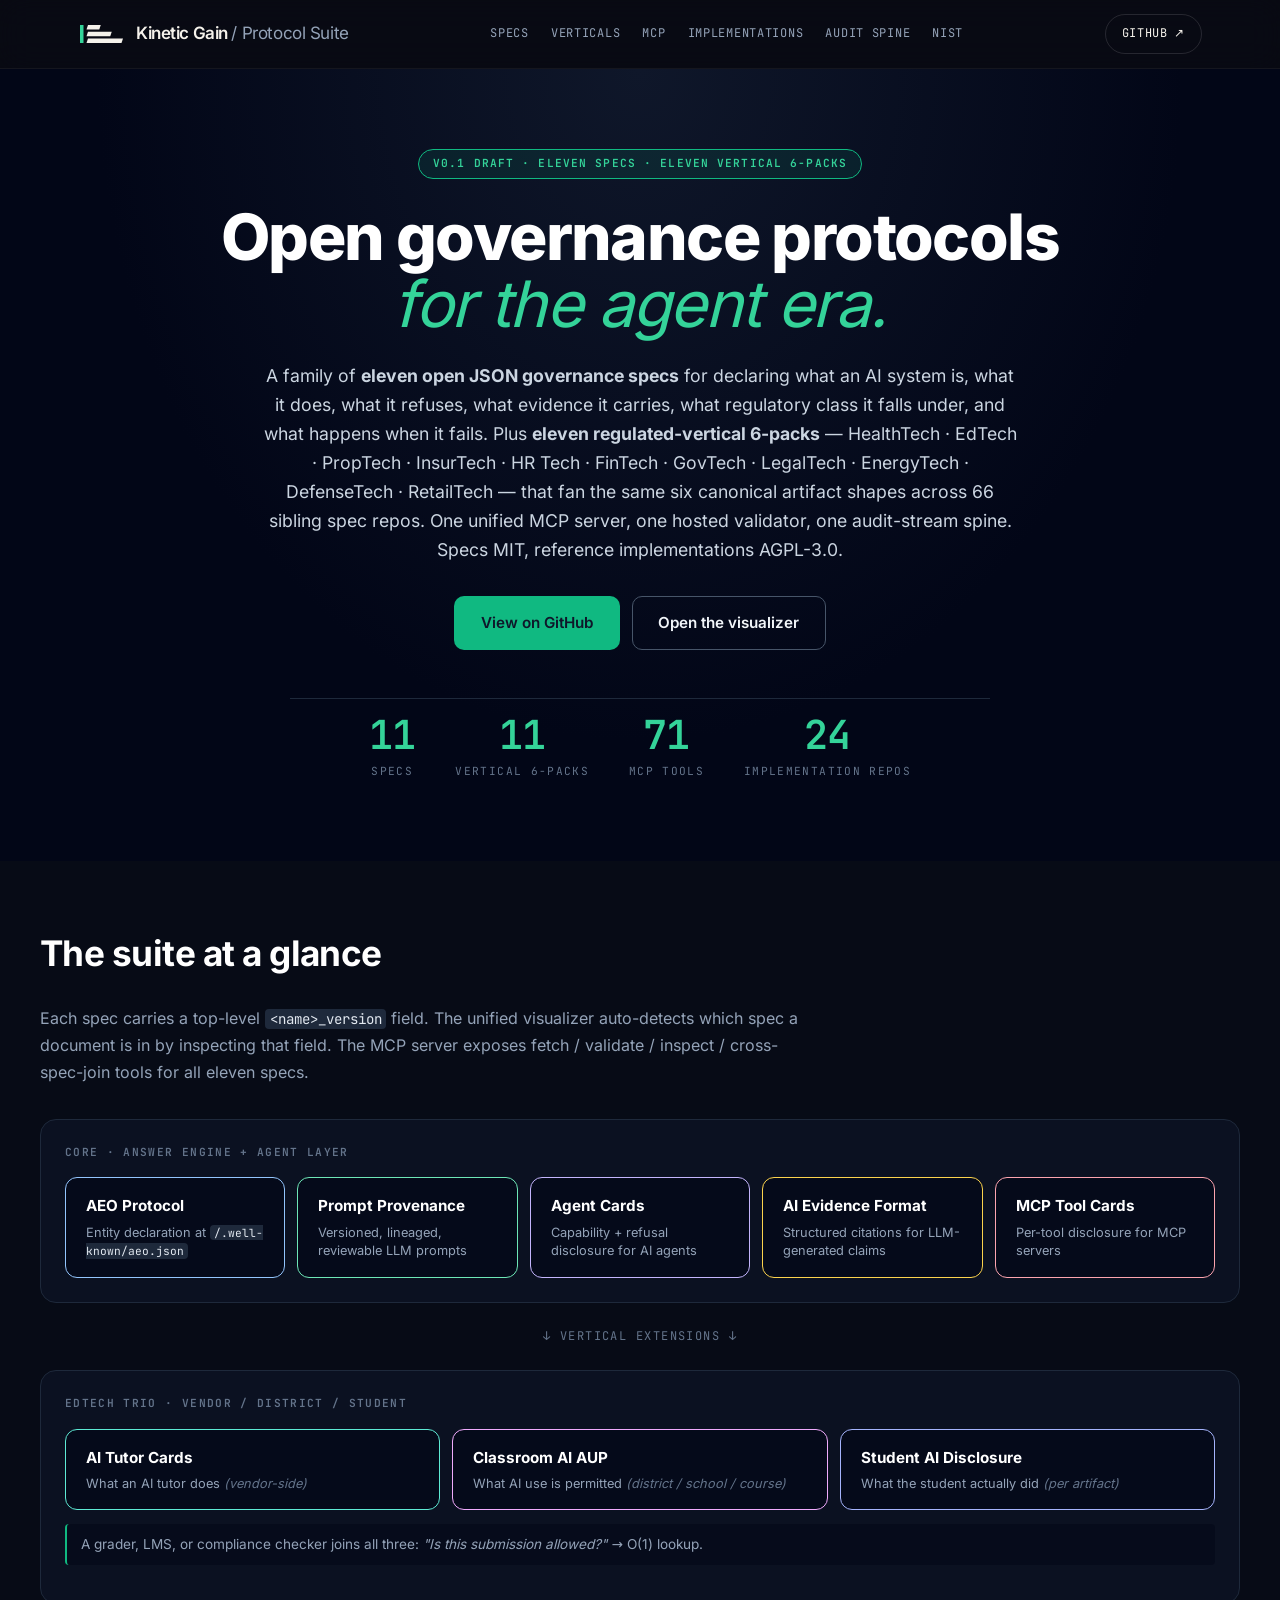
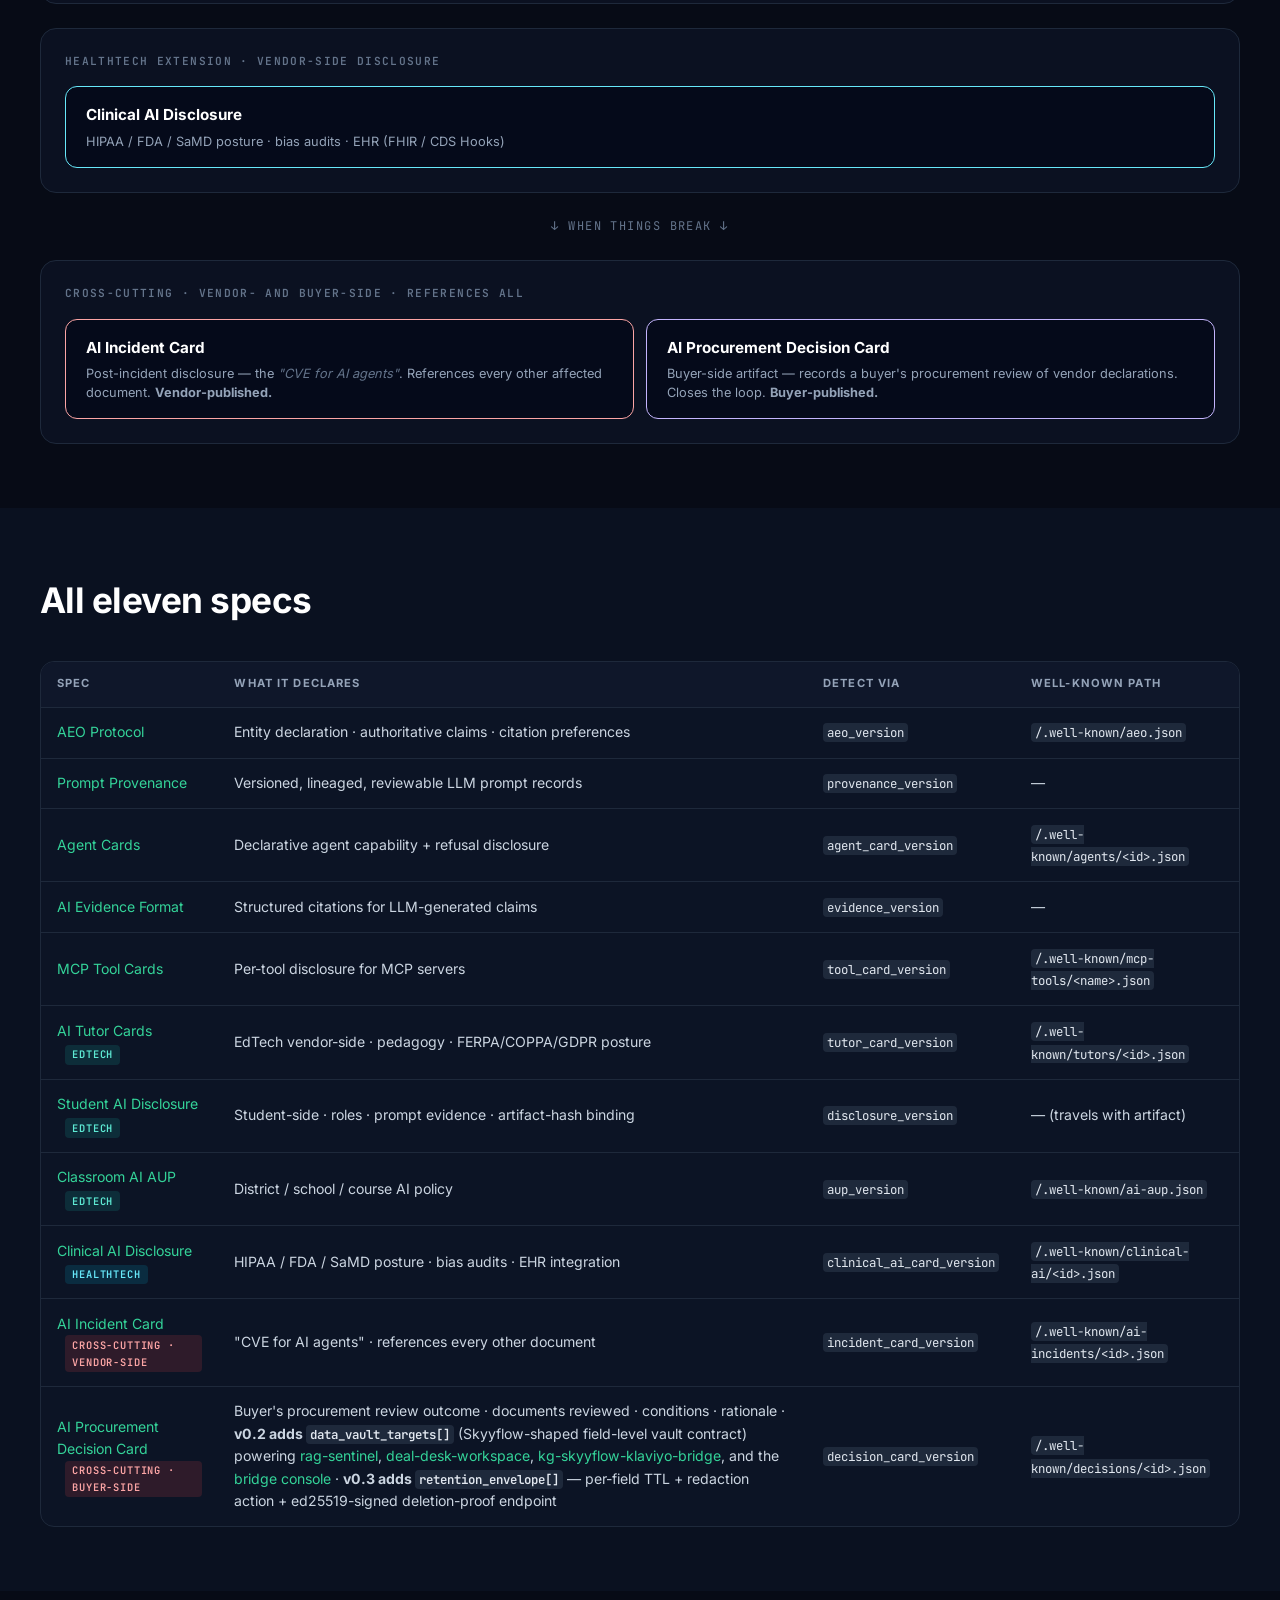
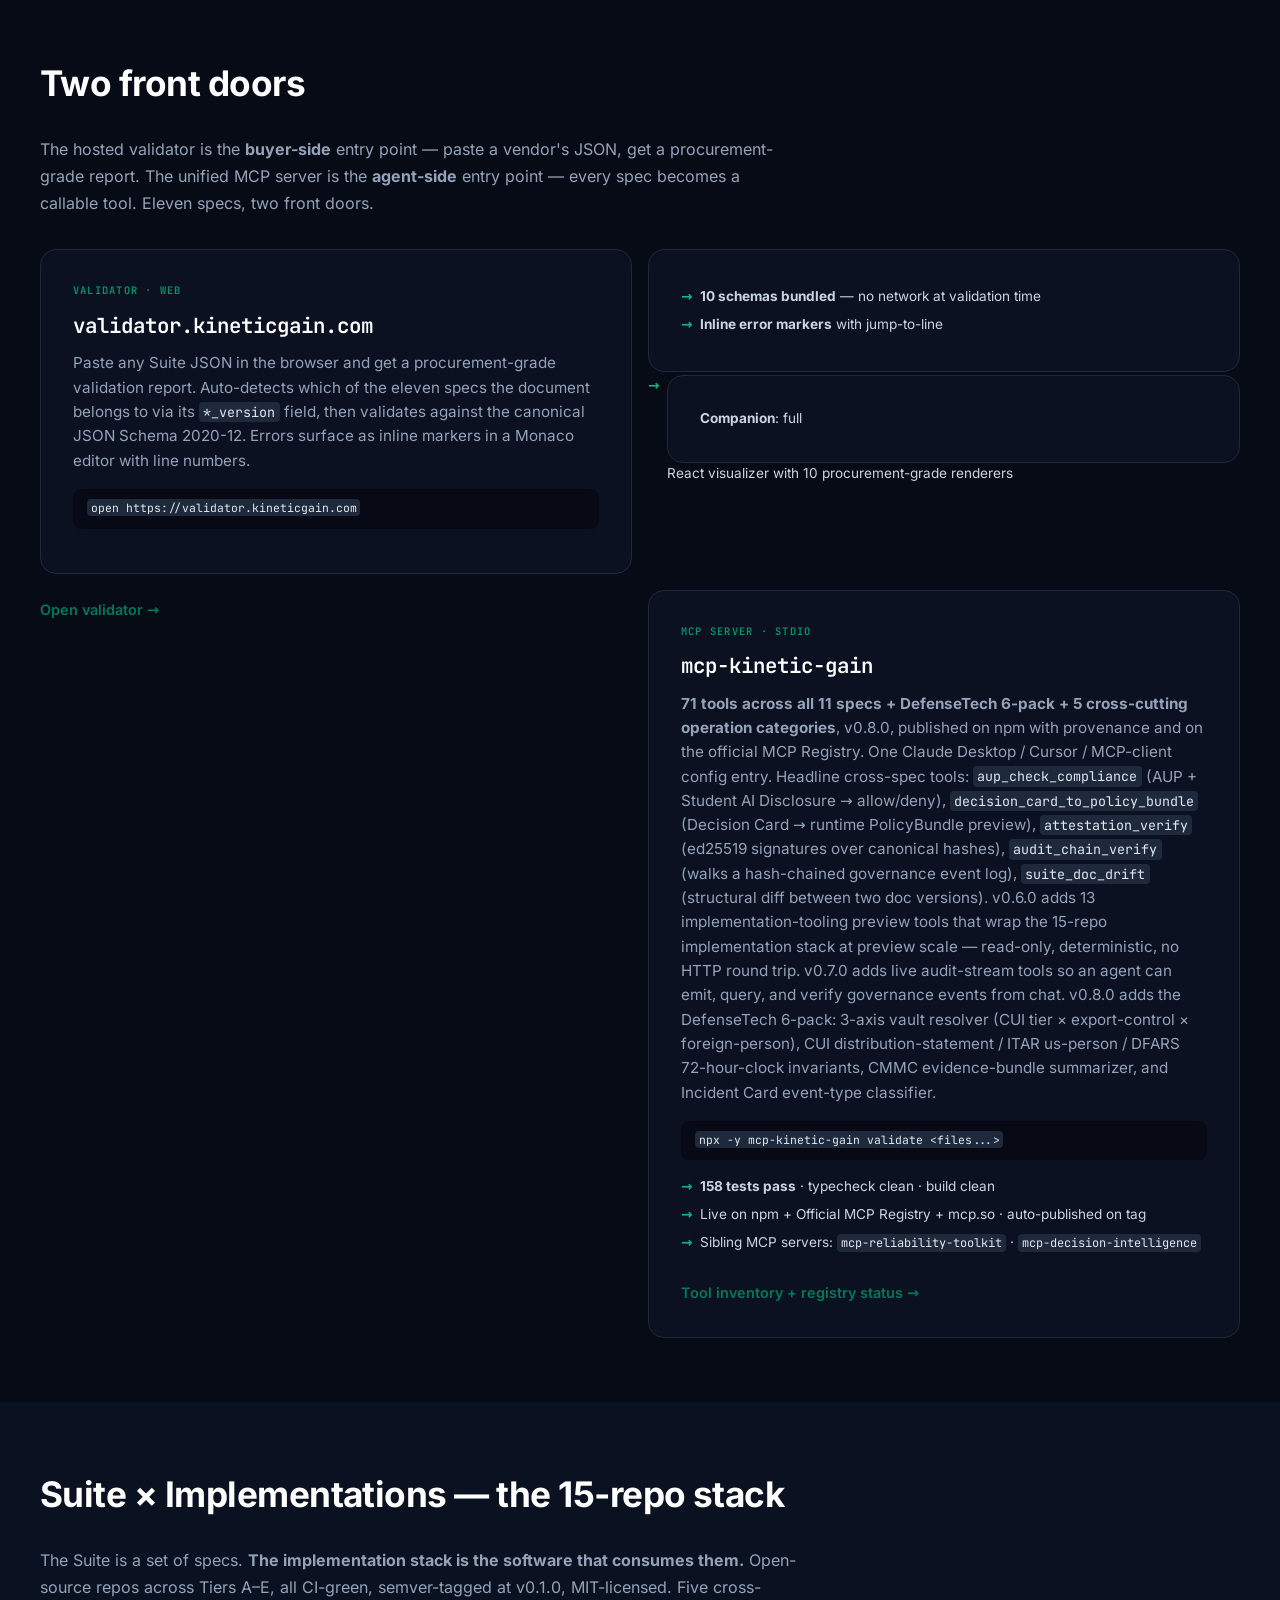
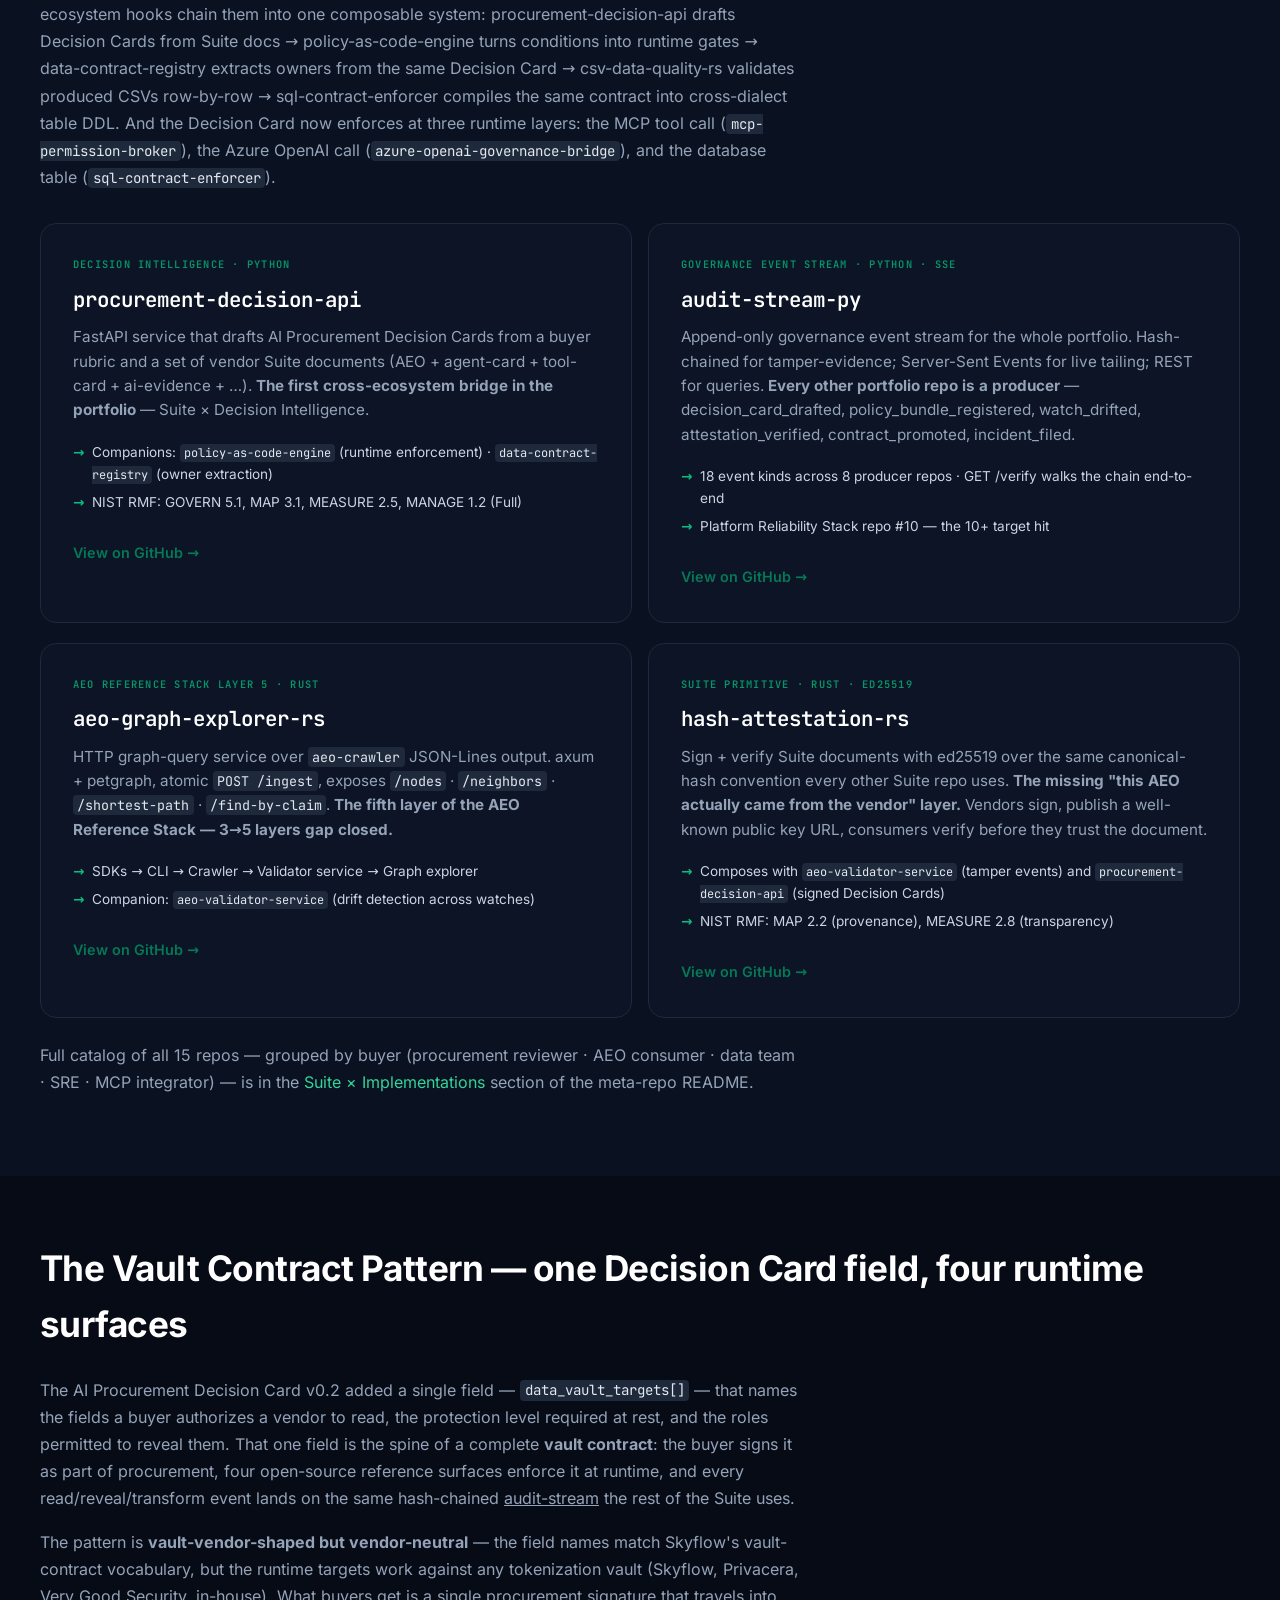
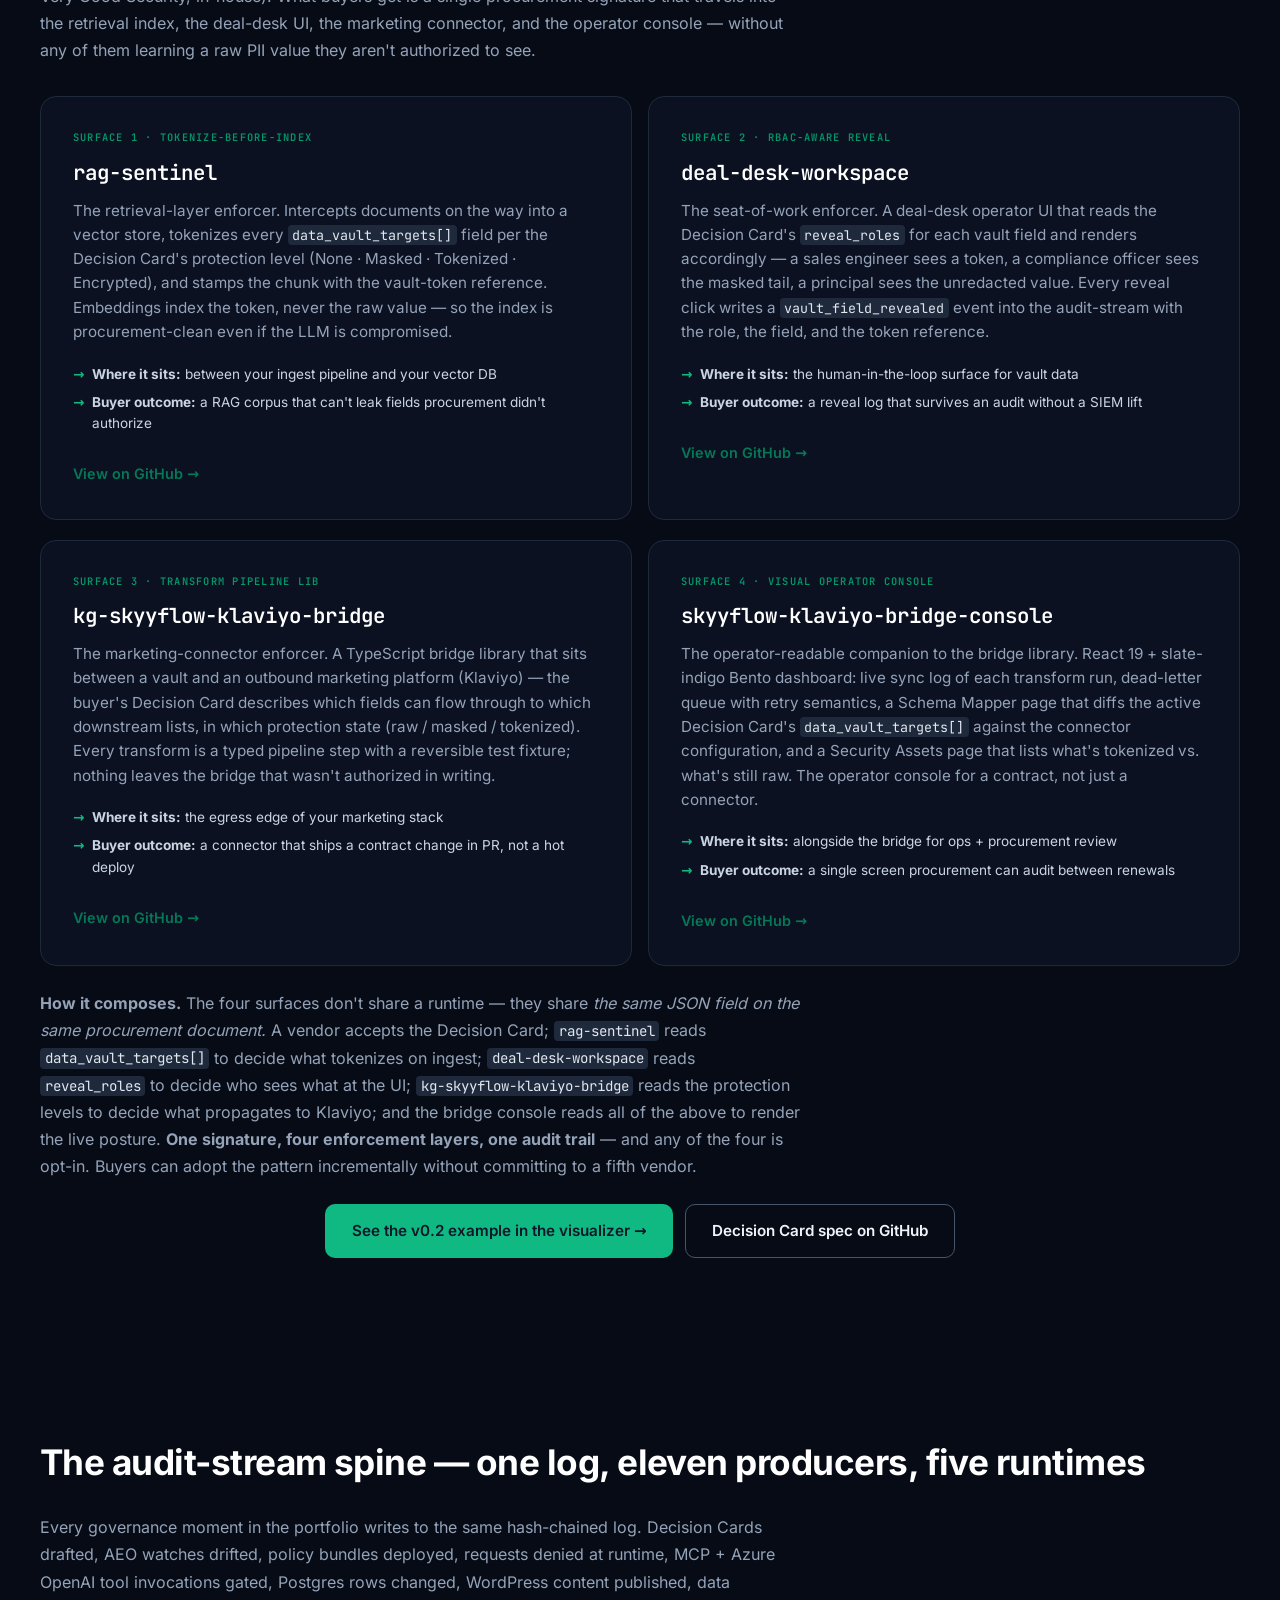
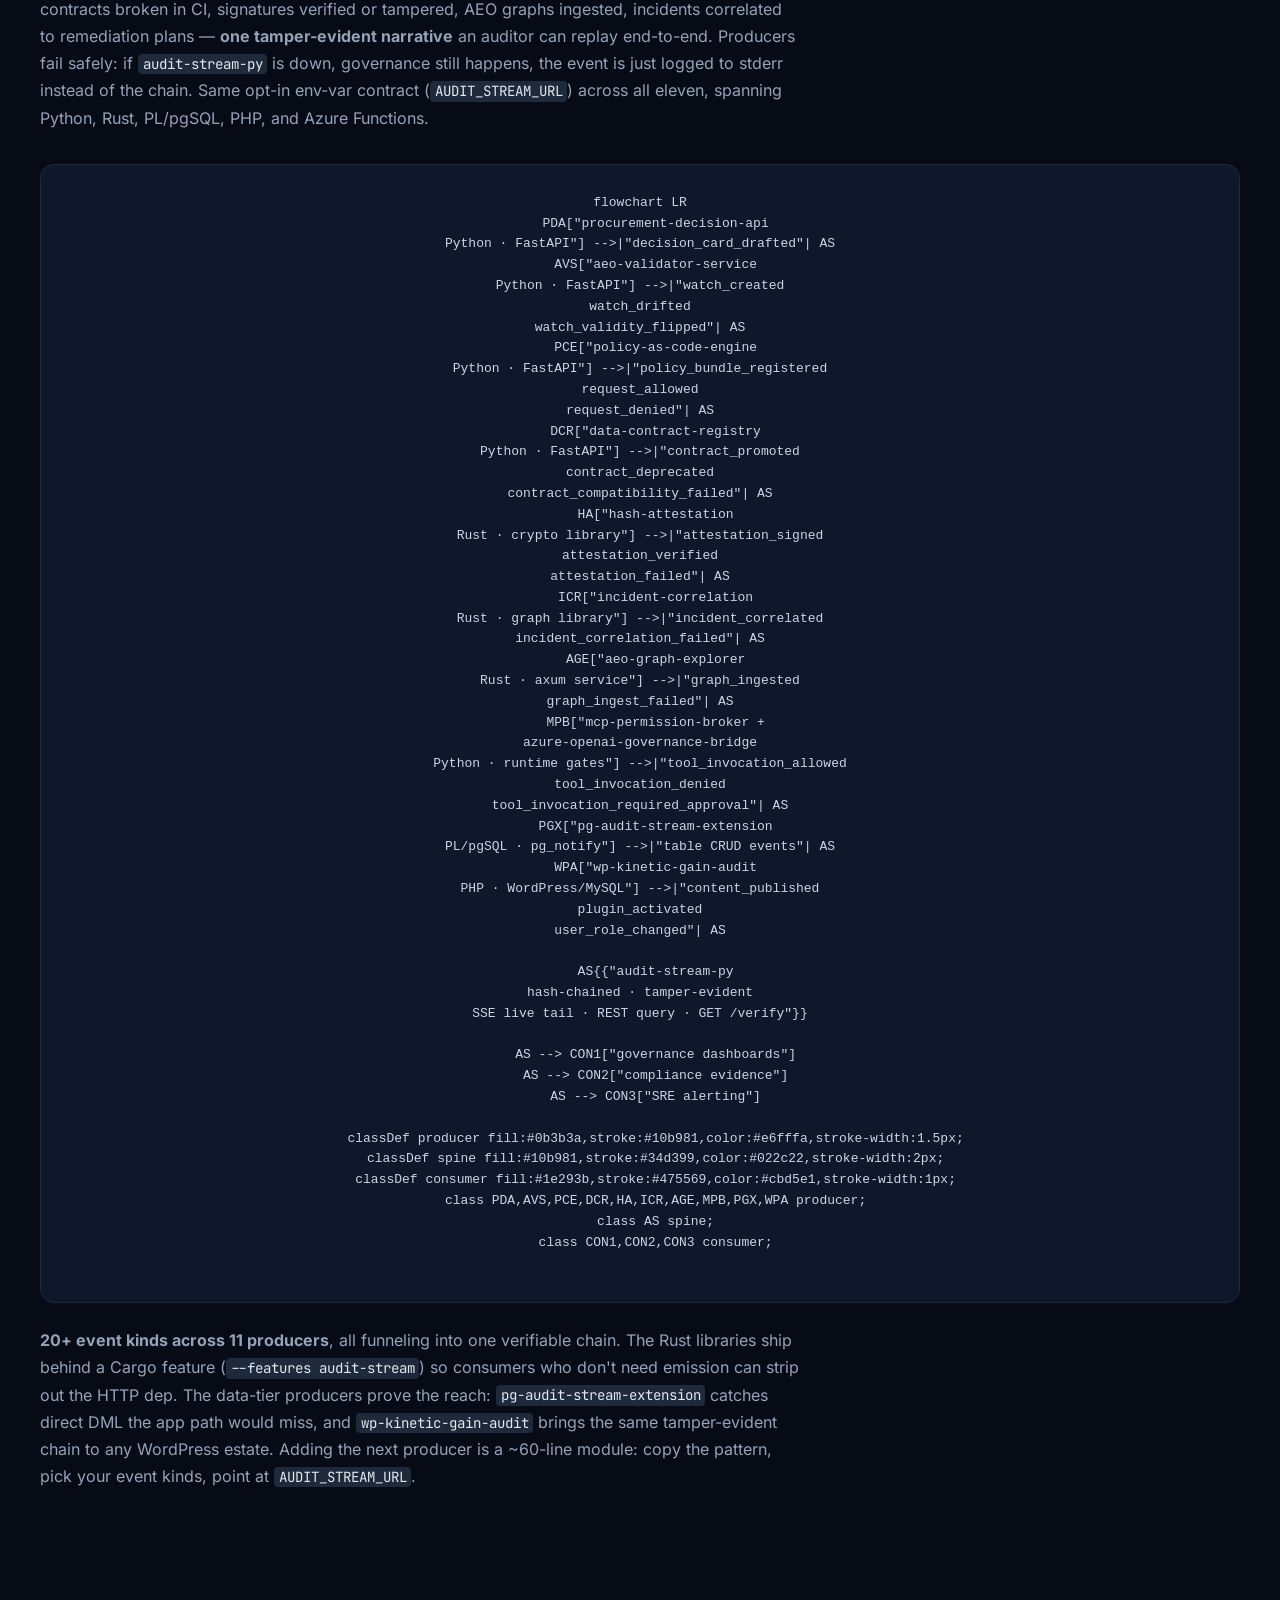
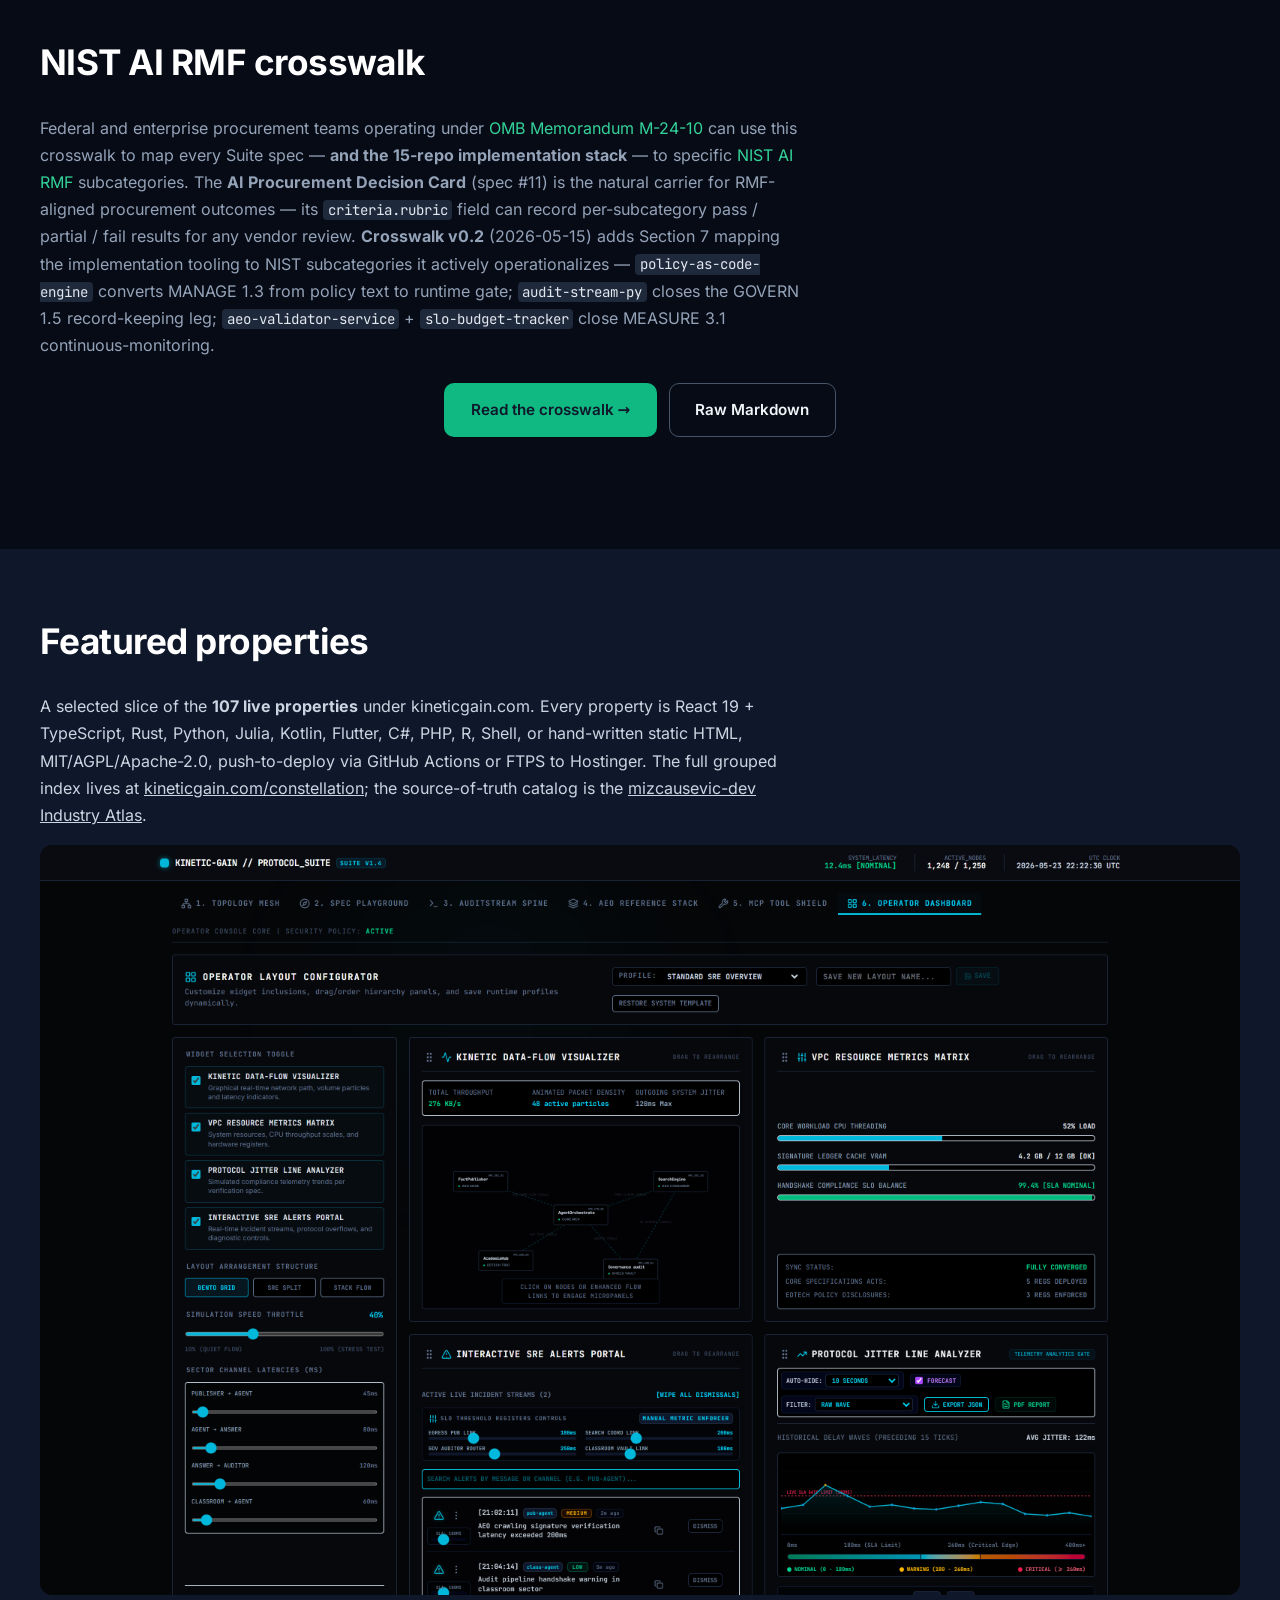
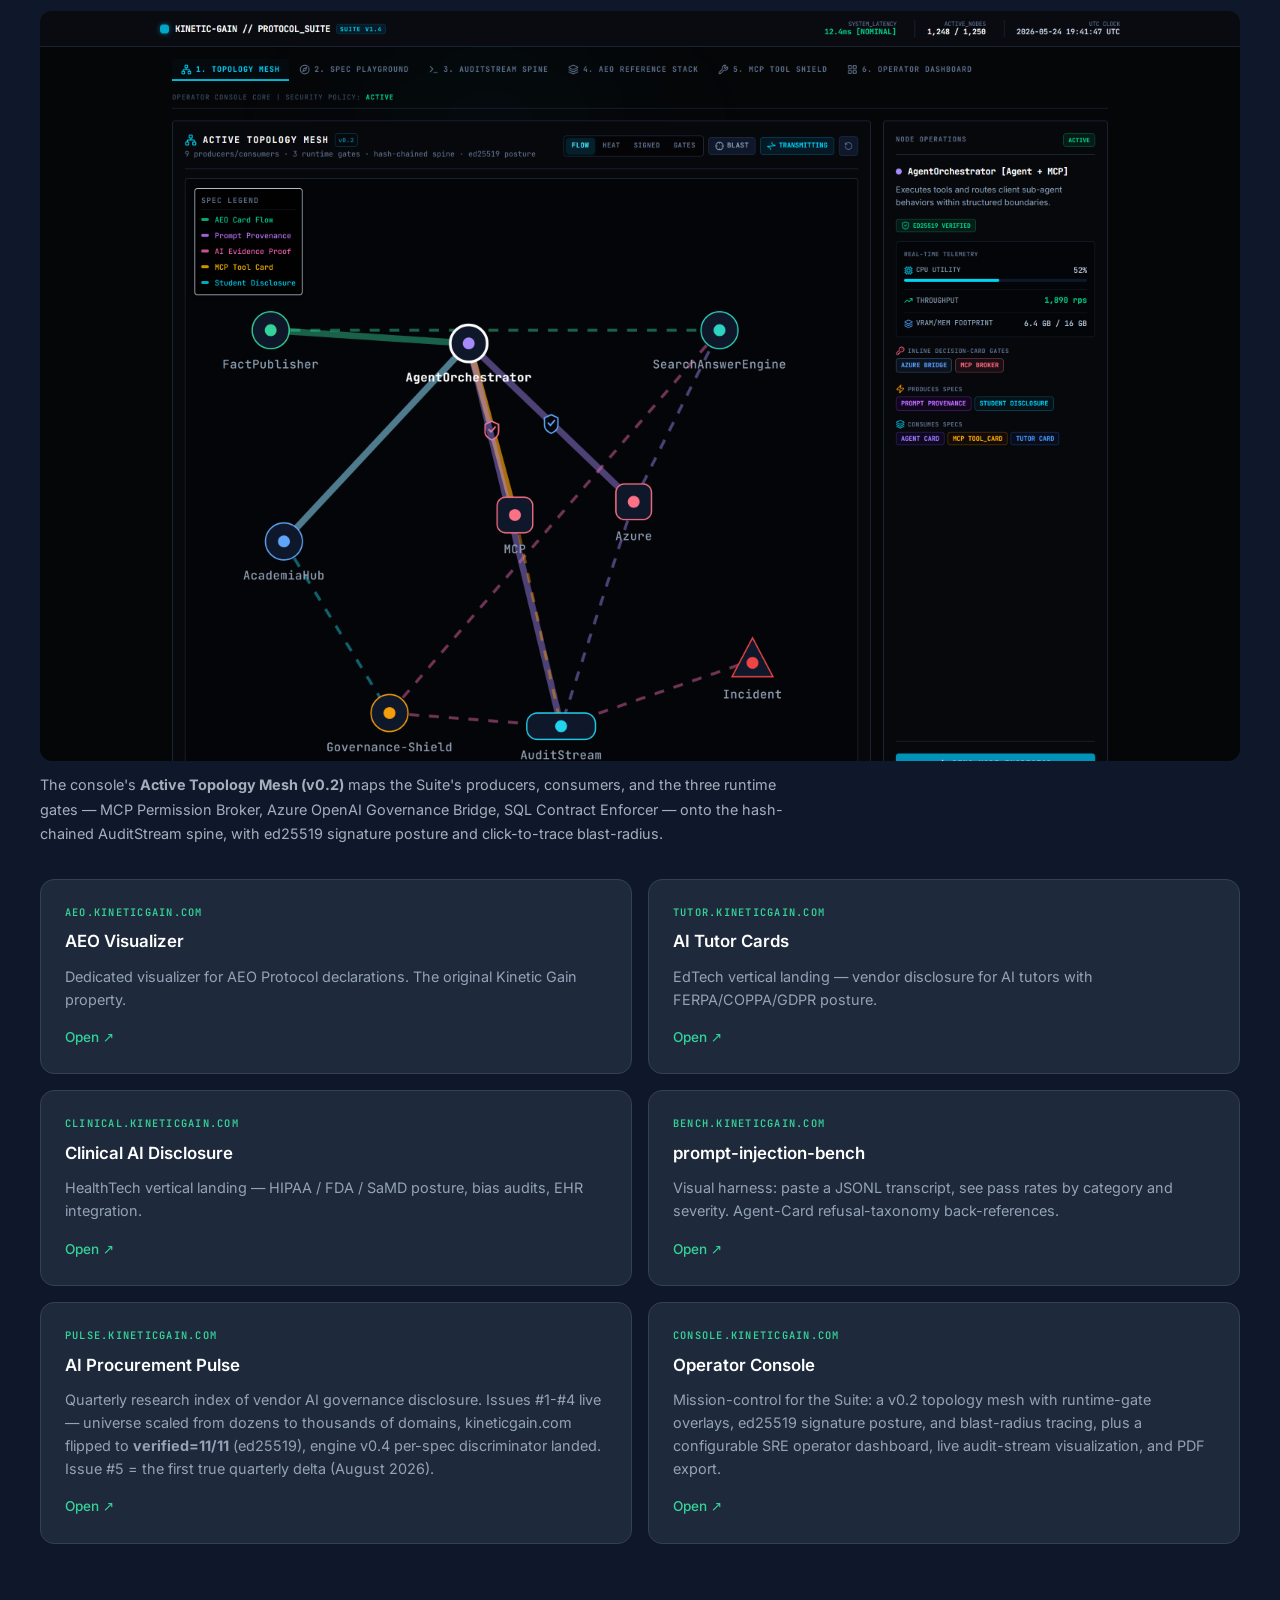
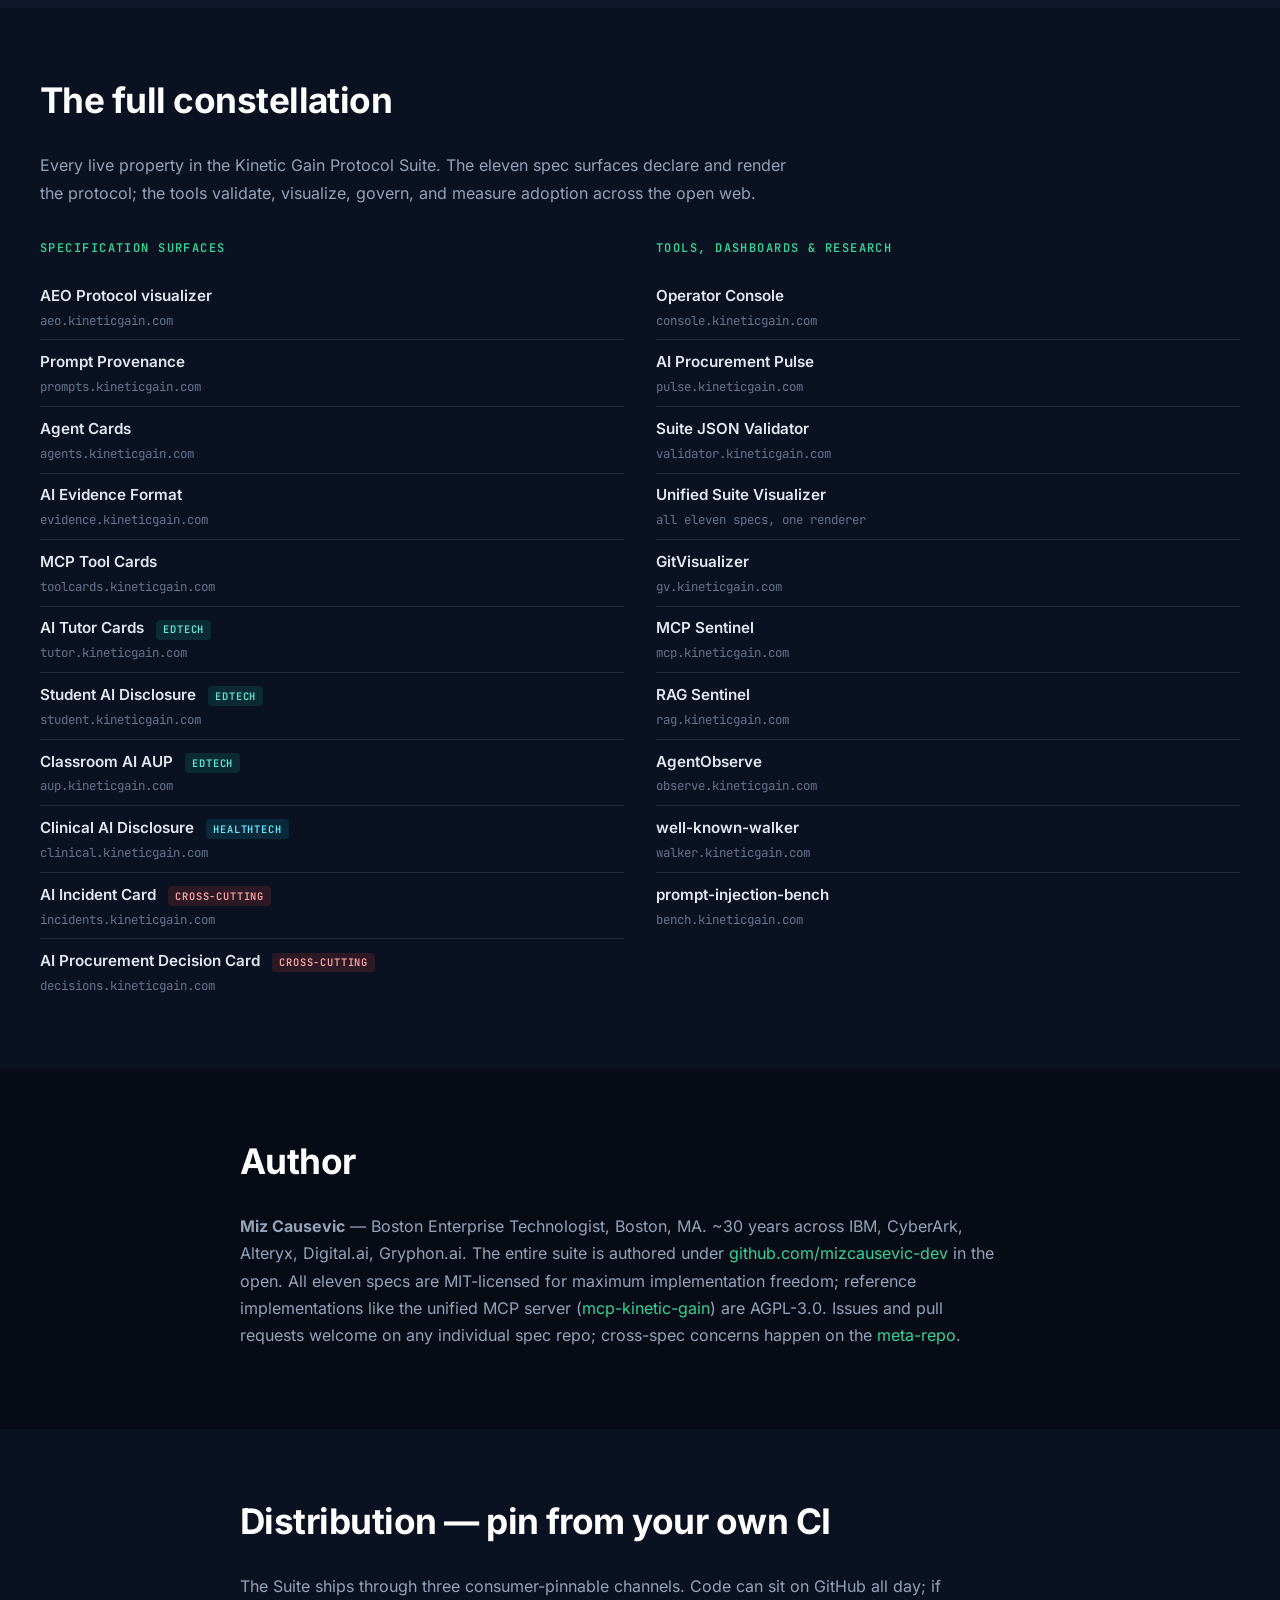
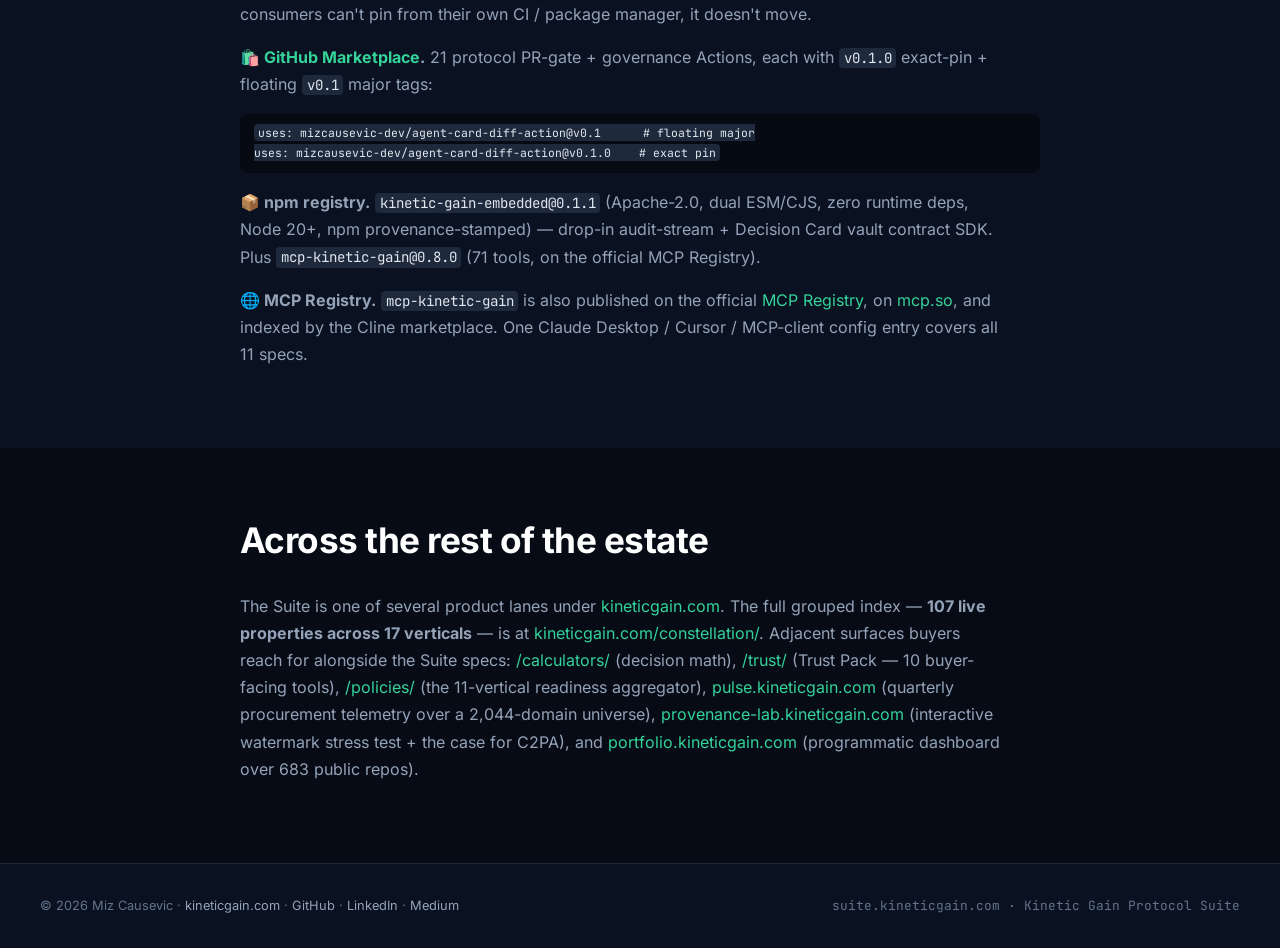
==== index.html @ 849f6866 "docs(seo): reposition search-surface tags to the 16 open-spec catalog Refinement to the editorial pa" ====
<!doctype html>
<html lang="en">
<head>
  <meta charset="utf-8" />
  <meta name="viewport" content="width=device-width, initial-scale=1" />
  <title>Kinetic Gain Protocol Suite — 16 open AI-governance specifications for the answer-engine and agent era</title>
  <meta name="description" content="16 open AI-governance specifications for the answer-engine and agent era — agent cards, evidence bundles, tool cards, classroom AUPs, clinical-AI and procurement disclosure, attestation, and more. Plus eleven regulated-vertical 6-packs (HealthTech, EdTech, PropTech, InsurTech, HR Tech, FinTech, GovTech, LegalTech, EnergyTech, DefenseTech, RetailTech) — 66 sibling spec repos. One unified MCP server (mcp-kinetic-gain v0.8.0, 71 tools, on npm), one hosted validator, one audit-stream spine. Specs MIT, reference implementations AGPL-3.0." />
  <meta name="theme-color" content="#10b981" />
  <link rel="canonical" href="https://suite.kineticgain.com/" />

  <!-- Security headers — canonical source is .htaccess; these <meta> tags are -->
  <!-- fallbacks so file:// and offline-mirror previews carry the same posture. -->
  <!-- HSTS, X-Frame, X-Content-Type-Options, Permissions-Policy, COOP, CORP    -->
  <!-- CANNOT be set via <meta> — they MUST be response headers in .htaccess.   -->
  <meta http-equiv="Content-Security-Policy" content="default-src 'self'; script-src 'self'; style-src 'self' 'unsafe-inline'; font-src 'self' data:; img-src 'self' data: https:; connect-src 'self'; frame-ancestors 'none'; base-uri 'self'; form-action 'self'; object-src 'none'; upgrade-insecure-requests" />
  <meta name="referrer" content="strict-origin-when-cross-origin" />

  <meta property="og:type" content="website" />
  <meta property="og:title" content="Kinetic Gain Protocol Suite — 16 open AI-governance specifications" />
  <meta property="og:description" content="Open governance protocols for the answer-engine and agent era. 16 open specifications · eleven regulated-vertical 6-packs (66 sibling spec repos) · shared audit-stream spine · one unified MCP server (71 tools) · one hosted validator." />
  <meta property="og:url" content="https://suite.kineticgain.com/" />

  <link rel="stylesheet" href="/assets/fonts.css" />

  <link rel="stylesheet" href="style.css?v=20260602c" />

  <!-- Site icons (matches apex Kinetic Gain mark — onyx square + cream bars
       + bluegray-bright anchor — so suite hub renders the same brand mark
       in tabs, bookmarks, PWA installs, and iOS Add-to-Home-Screen). -->
  <link rel="icon" type="image/svg+xml" href="/favicon.svg" />
  <link rel="icon" type="image/png" sizes="32x32" href="/favicon-32.png" />
  <link rel="icon" type="image/png" sizes="192x192" href="/icon-192.png" />
  <link rel="icon" type="image/png" sizes="512x512" href="/icon-512.png" />
  <link rel="apple-touch-icon" sizes="180x180" href="/apple-touch-icon.png" />
</head>
<body>
  <header class="site-header">
    <div class="site-header-inner">
      <a href="/" class="kg-logo" aria-label="Kinetic Gain Protocol Suite home">
        <svg class="kg-mark" viewBox="-8 -8 188 88" xmlns="http://www.w3.org/2000/svg" role="img" aria-label="Kinetic Gain mark">
          <rect class="kg-anchor" x="0" y="0" width="14" height="72"/>
          <polygon class="kg-bar" points="32,0 83,0 77,18 26,18"/>
          <polygon class="kg-bar" points="32,27 127,27 121,45 26,45"/>
          <polygon class="kg-bar" points="32,54 172,54 166,72 26,72"/>
        </svg>
        <span class="kg-word">Kinetic Gain <span class="kg-word-dim">/ Protocol Suite</span></span>
      </a>
      <nav class="site-nav-links" aria-label="Primary">
        <a href="#specs">Specs</a>
        <a href="/verticals/">Verticals</a>
        <a href="/mcp/">MCP</a>
        <a href="#implementations">Implementations</a>
        <a href="#audit-stream">Audit spine</a>
        <a href="#nist">NIST</a>
      </nav>
      <a class="btn-start" href="https://github.com/mizcausevic-dev/kinetic-gain-protocol-suite" target="_blank" rel="noreferrer">GitHub <span class="ar">↗</span></a>
    </div>
  </header>

  <main>
    <section class="hero">
      <div class="hero-inner">
        <span class="pill">v0.1 draft · eleven specs · eleven vertical 6-packs</span>
        <h1>Open governance protocols<br /><em>for the agent era.</em></h1>
        <p class="lede">
          A family of <strong>eleven open JSON governance specs</strong> for declaring what an AI system is,
          what it does, what it refuses, what evidence it carries, what regulatory class it falls under,
          and what happens when it fails. Plus <strong>eleven regulated-vertical 6-packs</strong> —
          HealthTech · EdTech · PropTech · InsurTech · HR&nbsp;Tech · FinTech · GovTech · LegalTech ·
          EnergyTech · DefenseTech · RetailTech — that fan the same six canonical artifact shapes across
          66 sibling spec repos. One unified MCP server, one hosted validator, one audit-stream spine.
          Specs MIT, reference implementations AGPL-3.0.
        </p>
        <div class="hero-cta">
          <a class="btn btn-primary" href="https://github.com/mizcausevic-dev/kinetic-gain-protocol-suite" target="_blank" rel="noreferrer">View on GitHub</a>
          <a class="btn btn-secondary" href="https://mizcausevic-dev.github.io/kinetic-gain-visualizer/" target="_blank" rel="noreferrer">Open the visualizer</a>
        </div>
        <div class="stats">
          <div class="stat"><span class="stat-num">11</span><span class="stat-label">Specs</span></div>
          <div class="stat"><span class="stat-num">11</span><span class="stat-label">Vertical 6-packs</span></div>
          <div class="stat"><span class="stat-num">71</span><span class="stat-label">MCP tools</span></div>
          <div class="stat"><span class="stat-num">24</span><span class="stat-label">Implementation repos</span></div>
        </div>
      </div>
    </section>

    <section id="map" class="block">
      <div class="block-inner">
        <h2>The suite at a glance</h2>
        <p class="prose">
          Each spec carries a top-level <code>&lt;name&gt;_version</code> field. The unified visualizer
          auto-detects which spec a document is in by inspecting that field. The MCP server exposes
          fetch / validate / inspect / cross-spec-join tools for all eleven specs.
        </p>

        <div class="layers">
          <div class="layer">
            <div class="layer-label">Core · Answer engine + agent layer</div>
            <div class="layer-cards">
              <a class="layer-card layer-card--blue" href="https://github.com/mizcausevic-dev/aeo-protocol-spec" target="_blank" rel="noreferrer">
                <h4>AEO Protocol</h4>
                <p>Entity declaration at <code>/.well-known/aeo.json</code></p>
              </a>
              <a class="layer-card layer-card--emerald" href="https://github.com/mizcausevic-dev/prompt-provenance-spec" target="_blank" rel="noreferrer">
                <h4>Prompt Provenance</h4>
                <p>Versioned, lineaged, reviewable LLM prompts</p>
              </a>
              <a class="layer-card layer-card--violet" href="https://github.com/mizcausevic-dev/agent-cards-spec" target="_blank" rel="noreferrer">
                <h4>Agent Cards</h4>
                <p>Capability + refusal disclosure for AI agents</p>
              </a>
              <a class="layer-card layer-card--amber" href="https://github.com/mizcausevic-dev/ai-evidence-format-spec" target="_blank" rel="noreferrer">
                <h4>AI Evidence Format</h4>
                <p>Structured citations for LLM-generated claims</p>
              </a>
              <a class="layer-card layer-card--rose" href="https://github.com/mizcausevic-dev/mcp-tool-card-spec" target="_blank" rel="noreferrer">
                <h4>MCP Tool Cards</h4>
                <p>Per-tool disclosure for MCP servers</p>
              </a>
            </div>
          </div>

          <div class="layer-arrow">↓ vertical extensions ↓</div>

          <div class="layer">
            <div class="layer-label">EdTech trio · vendor / district / student</div>
            <div class="layer-cards">
              <a class="layer-card layer-card--teal" href="https://github.com/mizcausevic-dev/ai-tutor-card-spec" target="_blank" rel="noreferrer">
                <h4>AI Tutor Cards</h4>
                <p>What an AI tutor does <em>(vendor-side)</em></p>
              </a>
              <a class="layer-card layer-card--fuchsia" href="https://github.com/mizcausevic-dev/classroom-ai-aup-spec" target="_blank" rel="noreferrer">
                <h4>Classroom AI AUP</h4>
                <p>What AI use is permitted <em>(district / school / course)</em></p>
              </a>
              <a class="layer-card layer-card--indigo" href="https://github.com/mizcausevic-dev/student-ai-disclosure-spec" target="_blank" rel="noreferrer">
                <h4>Student AI Disclosure</h4>
                <p>What the student actually did <em>(per artifact)</em></p>
              </a>
            </div>
            <p class="layer-note">A grader, LMS, or compliance checker joins all three: <em>"Is this submission allowed?"</em> → O(1) lookup.</p>
          </div>

          <div class="layer">
            <div class="layer-label">HealthTech extension · vendor-side disclosure</div>
            <div class="layer-cards">
              <a class="layer-card layer-card--cyan" href="https://github.com/mizcausevic-dev/clinical-ai-disclosure-spec" target="_blank" rel="noreferrer">
                <h4>Clinical AI Disclosure</h4>
                <p>HIPAA / FDA / SaMD posture · bias audits · EHR (FHIR / CDS Hooks)</p>
              </a>
            </div>
          </div>

          <div class="layer-arrow">↓ when things break ↓</div>

          <div class="layer">
            <div class="layer-label">Cross-cutting · vendor- and buyer-side · references all</div>
            <div class="layer-cards">
              <a class="layer-card layer-card--red" href="https://github.com/mizcausevic-dev/ai-incident-card-spec" target="_blank" rel="noreferrer">
                <h4>AI Incident Card</h4>
                <p>Post-incident disclosure — the <em>"CVE for AI agents"</em>. References every other affected document. <strong>Vendor-published.</strong></p>
              </a>
              <a class="layer-card layer-card--violet" href="https://github.com/mizcausevic-dev/ai-procurement-decision-spec" target="_blank" rel="noreferrer">
                <h4>AI Procurement Decision Card</h4>
                <p>Buyer-side artifact — records a buyer's procurement review of vendor declarations. Closes the loop. <strong>Buyer-published.</strong></p>
              </a>
            </div>
          </div>
        </div>
      </div>
    </section>

    <section id="specs" class="block block-tinted">
      <div class="block-inner">
        <h2>All eleven specs</h2>
        <div class="spec-table">
          <table>
            <thead>
              <tr>
                <th>Spec</th>
                <th>What it declares</th>
                <th>Detect via</th>
                <th>Well-known path</th>
              </tr>
            </thead>
            <tbody>
              <tr>
                <td><a href="https://github.com/mizcausevic-dev/aeo-protocol-spec">AEO Protocol</a></td>
                <td>Entity declaration · authoritative claims · citation preferences</td>
                <td><code>aeo_version</code></td>
                <td><code>/.well-known/aeo.json</code></td>
              </tr>
              <tr>
                <td><a href="https://github.com/mizcausevic-dev/prompt-provenance-spec">Prompt Provenance</a></td>
                <td>Versioned, lineaged, reviewable LLM prompt records</td>
                <td><code>provenance_version</code></td>
                <td>—</td>
              </tr>
              <tr>
                <td><a href="https://github.com/mizcausevic-dev/agent-cards-spec">Agent Cards</a></td>
                <td>Declarative agent capability + refusal disclosure</td>
                <td><code>agent_card_version</code></td>
                <td><code>/.well-known/agents/&lt;id&gt;.json</code></td>
              </tr>
              <tr>
                <td><a href="https://github.com/mizcausevic-dev/ai-evidence-format-spec">AI Evidence Format</a></td>
                <td>Structured citations for LLM-generated claims</td>
                <td><code>evidence_version</code></td>
                <td>—</td>
              </tr>
              <tr>
                <td><a href="https://github.com/mizcausevic-dev/mcp-tool-card-spec">MCP Tool Cards</a></td>
                <td>Per-tool disclosure for MCP servers</td>
                <td><code>tool_card_version</code></td>
                <td><code>/.well-known/mcp-tools/&lt;name&gt;.json</code></td>
              </tr>
              <tr>
                <td><a href="https://github.com/mizcausevic-dev/ai-tutor-card-spec">AI Tutor Cards</a> <span class="tag tag-edu">EdTech</span></td>
                <td>EdTech vendor-side · pedagogy · FERPA/COPPA/GDPR posture</td>
                <td><code>tutor_card_version</code></td>
                <td><code>/.well-known/tutors/&lt;id&gt;.json</code></td>
              </tr>
              <tr>
                <td><a href="https://github.com/mizcausevic-dev/student-ai-disclosure-spec">Student AI Disclosure</a> <span class="tag tag-edu">EdTech</span></td>
                <td>Student-side · roles · prompt evidence · artifact-hash binding</td>
                <td><code>disclosure_version</code></td>
                <td>— (travels with artifact)</td>
              </tr>
              <tr>
                <td><a href="https://github.com/mizcausevic-dev/classroom-ai-aup-spec">Classroom AI AUP</a> <span class="tag tag-edu">EdTech</span></td>
                <td>District / school / course AI policy</td>
                <td><code>aup_version</code></td>
                <td><code>/.well-known/ai-aup.json</code></td>
              </tr>
              <tr>
                <td><a href="https://github.com/mizcausevic-dev/clinical-ai-disclosure-spec">Clinical AI Disclosure</a> <span class="tag tag-health">HealthTech</span></td>
                <td>HIPAA / FDA / SaMD posture · bias audits · EHR integration</td>
                <td><code>clinical_ai_card_version</code></td>
                <td><code>/.well-known/clinical-ai/&lt;id&gt;.json</code></td>
              </tr>
              <tr>
                <td><a href="https://github.com/mizcausevic-dev/ai-incident-card-spec">AI Incident Card</a> <span class="tag tag-x">cross-cutting · vendor-side</span></td>
                <td>"CVE for AI agents" · references every other document</td>
                <td><code>incident_card_version</code></td>
                <td><code>/.well-known/ai-incidents/&lt;id&gt;.json</code></td>
              </tr>
              <tr>
                <td><a href="https://github.com/mizcausevic-dev/ai-procurement-decision-spec">AI Procurement Decision Card</a> <span class="tag tag-x">cross-cutting · buyer-side</span></td>
                <td>Buyer's procurement review outcome · documents reviewed · conditions · rationale · <strong>v0.2 adds <code>data_vault_targets[]</code></strong> (Skyyflow-shaped field-level vault contract) powering <a href="https://github.com/mizcausevic-dev/rag-sentinel">rag-sentinel</a>, <a href="https://github.com/mizcausevic-dev/deal-desk-workspace">deal-desk-workspace</a>, <a href="https://github.com/mizcausevic-dev/kg-skyyflow-klaviyo-bridge">kg-skyyflow-klaviyo-bridge</a>, and the <a href="https://github.com/mizcausevic-dev/skyyflow-klaviyo-bridge-console">bridge console</a> · <strong>v0.3 adds <code>retention_envelope[]</code></strong> — per-field TTL + redaction action + ed25519-signed deletion-proof endpoint</td>
                <td><code>decision_card_version</code></td>
                <td><code>/.well-known/decisions/&lt;id&gt;.json</code></td>
              </tr>
            </tbody>
          </table>
        </div>
      </div>
    </section>

    <section id="tooling" class="block">
      <div class="block-inner">
        <h2>Two front doors</h2>
        <p class="prose">
          The hosted validator is the <strong>buyer-side</strong> entry point — paste a vendor's JSON, get a procurement-grade report. The unified MCP server is the <strong>agent-side</strong> entry point — every spec becomes a callable tool. Eleven specs, two front doors.
        </p>
        <div class="grid grid-2">
          <a class="card-feature card-feature--blue" href="https://validator.kineticgain.com/" target="_blank" rel="noreferrer">
            <div class="card-feature-eyebrow">VALIDATOR · web</div>
            <h3>validator.kineticgain.com</h3>
            <p>Paste any Suite JSON in the browser and get a procurement-grade validation report. Auto-detects which of the eleven specs the document belongs to via its <code>*_version</code> field, then validates against the canonical JSON Schema 2020-12. Errors surface as inline markers in a Monaco editor with line numbers.</p>
            <pre style="background: rgba(0,0,0,.4); padding: 10px 14px; border-radius: 8px; margin: 12px 0; overflow-x: auto; font-size: 13px; line-height: 1.5;"><code>open https://validator.kineticgain.com</code></pre>
            <ul class="card-feature-list">
              <li><strong>10 schemas bundled</strong> — no network at validation time</li>
              <li><strong>Inline error markers</strong> with jump-to-line</li>
              <li><strong>Companion</strong>: full <a href="https://github.com/mizcausevic-dev/kinetic-gain-visualizer" style="color:inherit;">React visualizer</a> with 10 procurement-grade renderers</li>
            </ul>
            <span class="card-feature-link">Open validator →</span>
          </a>
          <a class="card-feature card-feature--emerald" href="/mcp/">
            <div class="card-feature-eyebrow">MCP SERVER · stdio</div>
            <h3>mcp-kinetic-gain</h3>
            <p><strong>71 tools across all 11 specs + DefenseTech 6-pack + 5 cross-cutting operation categories</strong>, v0.8.0, published on npm with provenance and on the official MCP Registry. One Claude Desktop / Cursor / MCP-client config entry. Headline cross-spec tools: <code>aup_check_compliance</code> (AUP + Student AI Disclosure → allow/deny), <code>decision_card_to_policy_bundle</code> (Decision Card → runtime PolicyBundle preview), <code>attestation_verify</code> (ed25519 signatures over canonical hashes), <code>audit_chain_verify</code> (walks a hash-chained governance event log), <code>suite_doc_drift</code> (structural diff between two doc versions). v0.6.0 adds 13 implementation-tooling preview tools that wrap the 15-repo implementation stack at preview scale — read-only, deterministic, no HTTP round trip. v0.7.0 adds live audit-stream tools so an agent can emit, query, and verify governance events from chat. v0.8.0 adds the DefenseTech 6-pack: 3-axis vault resolver (CUI tier × export-control × foreign-person), CUI distribution-statement / ITAR us-person / DFARS 72-hour-clock invariants, CMMC evidence-bundle summarizer, and Incident Card event-type classifier.</p>
            <pre style="background: rgba(0,0,0,.4); padding: 10px 14px; border-radius: 8px; margin: 12px 0; overflow-x: auto; font-size: 13px; line-height: 1.5;"><code>npx -y mcp-kinetic-gain validate &lt;files...&gt;</code></pre>
            <ul class="card-feature-list">
              <li><strong>158 tests pass</strong> · typecheck clean · build clean</li>
              <li>Live on npm + Official MCP Registry + mcp.so · auto-published on tag</li>
              <li>Sibling MCP servers: <code>mcp-reliability-toolkit</code> · <code>mcp-decision-intelligence</code></li>
            </ul>
            <span class="card-feature-link">Tool inventory + registry status →</span>
          </a>
        </div>
      </div>
    </section>

    <section id="implementations" class="block block-tinted">
      <div class="block-inner">
        <h2>Suite × Implementations — the 15-repo stack</h2>
        <p class="prose">
          The Suite is a set of specs. <strong>The implementation stack is the software that consumes them.</strong> Open-source repos across Tiers A–E, all CI-green, semver-tagged at v0.1.0, MIT-licensed. Five cross-ecosystem hooks chain them into one composable system: procurement-decision-api drafts Decision Cards from Suite docs → policy-as-code-engine turns conditions into runtime gates → data-contract-registry extracts owners from the same Decision Card → csv-data-quality-rs validates produced CSVs row-by-row → sql-contract-enforcer compiles the same contract into cross-dialect table DDL. And the Decision Card now enforces at three runtime layers: the MCP tool call (<code>mcp-permission-broker</code>), the Azure OpenAI call (<code>azure-openai-governance-bridge</code>), and the database table (<code>sql-contract-enforcer</code>).
        </p>
        <div class="grid grid-2">
          <a class="card-feature card-feature--blue" href="https://github.com/mizcausevic-dev/procurement-decision-api" target="_blank" rel="noreferrer">
            <div class="card-feature-eyebrow">DECISION INTELLIGENCE · Python</div>
            <h3>procurement-decision-api</h3>
            <p>FastAPI service that drafts AI Procurement Decision Cards from a buyer rubric and a set of vendor Suite documents (AEO + agent-card + tool-card + ai-evidence + …). <strong>The first cross-ecosystem bridge in the portfolio</strong> — Suite × Decision Intelligence.</p>
            <ul class="card-feature-list">
              <li>Companions: <code>policy-as-code-engine</code> (runtime enforcement) · <code>data-contract-registry</code> (owner extraction)</li>
              <li>NIST RMF: GOVERN 5.1, MAP 3.1, MEASURE 2.5, MANAGE 1.2 (Full)</li>
            </ul>
            <span class="card-feature-link">View on GitHub →</span>
          </a>
          <a class="card-feature card-feature--emerald" href="https://github.com/mizcausevic-dev/audit-stream-py" target="_blank" rel="noreferrer">
            <div class="card-feature-eyebrow">GOVERNANCE EVENT STREAM · Python · SSE</div>
            <h3>audit-stream-py</h3>
            <p>Append-only governance event stream for the whole portfolio. Hash-chained for tamper-evidence; Server-Sent Events for live tailing; REST for queries. <strong>Every other portfolio repo is a producer</strong> — decision_card_drafted, policy_bundle_registered, watch_drifted, attestation_verified, contract_promoted, incident_filed.</p>
            <ul class="card-feature-list">
              <li>18 event kinds across 8 producer repos · GET /verify walks the chain end-to-end</li>
              <li>Platform Reliability Stack repo #10 — the 10+ target hit</li>
            </ul>
            <span class="card-feature-link">View on GitHub →</span>
          </a>
        </div>
        <div class="grid grid-2" style="margin-top: 20px;">
          <a class="card-feature card-feature--blue" href="https://github.com/mizcausevic-dev/aeo-graph-explorer-rs" target="_blank" rel="noreferrer">
            <div class="card-feature-eyebrow">AEO REFERENCE STACK LAYER 5 · Rust</div>
            <h3>aeo-graph-explorer-rs</h3>
            <p>HTTP graph-query service over <code>aeo-crawler</code> JSON-Lines output. axum + petgraph, atomic <code>POST /ingest</code>, exposes <code>/nodes</code> · <code>/neighbors</code> · <code>/shortest-path</code> · <code>/find-by-claim</code>. <strong>The fifth layer of the AEO Reference Stack — 3→5 layers gap closed.</strong></p>
            <ul class="card-feature-list">
              <li>SDKs → CLI → Crawler → Validator service → Graph explorer</li>
              <li>Companion: <code>aeo-validator-service</code> (drift detection across watches)</li>
            </ul>
            <span class="card-feature-link">View on GitHub →</span>
          </a>
          <a class="card-feature card-feature--emerald" href="https://github.com/mizcausevic-dev/hash-attestation-rs" target="_blank" rel="noreferrer">
            <div class="card-feature-eyebrow">SUITE PRIMITIVE · Rust · ed25519</div>
            <h3>hash-attestation-rs</h3>
            <p>Sign + verify Suite documents with ed25519 over the same canonical-hash convention every other Suite repo uses. <strong>The missing "this AEO actually came from the vendor" layer.</strong> Vendors sign, publish a well-known public key URL, consumers verify before they trust the document.</p>
            <ul class="card-feature-list">
              <li>Composes with <code>aeo-validator-service</code> (tamper events) and <code>procurement-decision-api</code> (signed Decision Cards)</li>
              <li>NIST RMF: MAP 2.2 (provenance), MEASURE 2.8 (transparency)</li>
            </ul>
            <span class="card-feature-link">View on GitHub →</span>
          </a>
        </div>
        <p class="prose" style="margin-top: 24px;">
          Full catalog of all 15 repos — grouped by buyer (procurement reviewer · AEO consumer · data team · SRE · MCP integrator) — is in the <a href="https://github.com/mizcausevic-dev/kinetic-gain-protocol-suite#-suite--implementations">Suite × Implementations</a> section of the meta-repo README.
        </p>
      </div>
    </section>

    <section id="vault-contract" class="block">
      <div class="block-inner">
        <h2>The Vault Contract Pattern — one Decision Card field, four runtime surfaces</h2>
        <p class="prose">
          The AI Procurement Decision Card v0.2 added a single field — <code>data_vault_targets[]</code> — that names the fields a buyer authorizes a vendor to read, the protection level required at rest, and the roles permitted to reveal them. That one field is the spine of a complete <strong>vault contract</strong>: the buyer signs it as part of procurement, four open-source reference surfaces enforce it at runtime, and every read/reveal/transform event lands on the same hash-chained <a href="#audit-stream" style="color: inherit; text-decoration: underline;">audit-stream</a> the rest of the Suite uses.
        </p>
        <p class="prose">
          The pattern is <strong>vault-vendor-shaped but vendor-neutral</strong> — the field names match Skyflow's vault-contract vocabulary, but the runtime targets work against any tokenization vault (Skyflow, Privacera, Very Good Security, in-house). What buyers get is a single procurement signature that travels into the retrieval index, the deal-desk UI, the marketing connector, and the operator console — without any of them learning a raw PII value they aren't authorized to see.
        </p>
        <div class="grid grid-2">
          <a class="card-feature card-feature--blue" href="https://github.com/mizcausevic-dev/rag-sentinel" target="_blank" rel="noreferrer">
            <div class="card-feature-eyebrow">SURFACE 1 · TOKENIZE-BEFORE-INDEX</div>
            <h3>rag-sentinel</h3>
            <p>The retrieval-layer enforcer. Intercepts documents on the way into a vector store, tokenizes every <code>data_vault_targets[]</code> field per the Decision Card's protection level (None · Masked · Tokenized · Encrypted), and stamps the chunk with the vault-token reference. Embeddings index the token, never the raw value — so the index is procurement-clean even if the LLM is compromised.</p>
            <ul class="card-feature-list">
              <li><strong>Where it sits:</strong> between your ingest pipeline and your vector DB</li>
              <li><strong>Buyer outcome:</strong> a RAG corpus that can't leak fields procurement didn't authorize</li>
            </ul>
            <span class="card-feature-link">View on GitHub →</span>
          </a>
          <a class="card-feature card-feature--emerald" href="https://github.com/mizcausevic-dev/deal-desk-workspace" target="_blank" rel="noreferrer">
            <div class="card-feature-eyebrow">SURFACE 2 · RBAC-AWARE REVEAL</div>
            <h3>deal-desk-workspace</h3>
            <p>The seat-of-work enforcer. A deal-desk operator UI that reads the Decision Card's <code>reveal_roles</code> for each vault field and renders accordingly — a sales engineer sees a token, a compliance officer sees the masked tail, a principal sees the unredacted value. Every reveal click writes a <code>vault_field_revealed</code> event into the audit-stream with the role, the field, and the token reference.</p>
            <ul class="card-feature-list">
              <li><strong>Where it sits:</strong> the human-in-the-loop surface for vault data</li>
              <li><strong>Buyer outcome:</strong> a reveal log that survives an audit without a SIEM lift</li>
            </ul>
            <span class="card-feature-link">View on GitHub →</span>
          </a>
        </div>
        <div class="grid grid-2" style="margin-top: 20px;">
          <a class="card-feature card-feature--blue" href="https://github.com/mizcausevic-dev/kg-skyyflow-klaviyo-bridge" target="_blank" rel="noreferrer">
            <div class="card-feature-eyebrow">SURFACE 3 · TRANSFORM PIPELINE LIB</div>
            <h3>kg-skyyflow-klaviyo-bridge</h3>
            <p>The marketing-connector enforcer. A TypeScript bridge library that sits between a vault and an outbound marketing platform (Klaviyo) — the buyer's Decision Card describes which fields can flow through to which downstream lists, in which protection state (raw / masked / tokenized). Every transform is a typed pipeline step with a reversible test fixture; nothing leaves the bridge that wasn't authorized in writing.</p>
            <ul class="card-feature-list">
              <li><strong>Where it sits:</strong> the egress edge of your marketing stack</li>
              <li><strong>Buyer outcome:</strong> a connector that ships a contract change in PR, not a hot deploy</li>
            </ul>
            <span class="card-feature-link">View on GitHub →</span>
          </a>
          <a class="card-feature card-feature--emerald" href="https://github.com/mizcausevic-dev/skyyflow-klaviyo-bridge-console" target="_blank" rel="noreferrer">
            <div class="card-feature-eyebrow">SURFACE 4 · VISUAL OPERATOR CONSOLE</div>
            <h3>skyyflow-klaviyo-bridge-console</h3>
            <p>The operator-readable companion to the bridge library. React 19 + slate-indigo Bento dashboard: live sync log of each transform run, dead-letter queue with retry semantics, a Schema Mapper page that diffs the active Decision Card's <code>data_vault_targets[]</code> against the connector configuration, and a Security Assets page that lists what's tokenized vs. what's still raw. The operator console for a contract, not just a connector.</p>
            <ul class="card-feature-list">
              <li><strong>Where it sits:</strong> alongside the bridge for ops + procurement review</li>
              <li><strong>Buyer outcome:</strong> a single screen procurement can audit between renewals</li>
            </ul>
            <span class="card-feature-link">View on GitHub →</span>
          </a>
        </div>
        <p class="prose" style="margin-top: 24px;">
          <strong>How it composes.</strong> The four surfaces don't share a runtime — they share <em>the same JSON field on the same procurement document.</em> A vendor accepts the Decision Card; <code>rag-sentinel</code> reads <code>data_vault_targets[]</code> to decide what tokenizes on ingest; <code>deal-desk-workspace</code> reads <code>reveal_roles</code> to decide who sees what at the UI; <code>kg-skyyflow-klaviyo-bridge</code> reads the protection levels to decide what propagates to Klaviyo; and the bridge console reads all of the above to render the live posture. <strong>One signature, four enforcement layers, one audit trail</strong> — and any of the four is opt-in. Buyers can adopt the pattern incrementally without committing to a fifth vendor.
        </p>
        <div class="hero-cta" style="margin-top: 24px;">
          <a class="btn btn-primary" href="https://mizcausevic-dev.github.io/kinetic-gain-visualizer/?view=editor&amp;spec=decision-card" target="_blank" rel="noreferrer">See the v0.2 example in the visualizer →</a>
          <a class="btn btn-secondary" href="https://github.com/mizcausevic-dev/ai-procurement-decision-spec" target="_blank" rel="noreferrer">Decision Card spec on GitHub</a>
        </div>
      </div>
    </section>

    <section id="audit-stream" class="block">
      <div class="block-inner">
        <h2>The audit-stream spine — one log, eleven producers, five runtimes</h2>
        <p class="prose">
          Every governance moment in the portfolio writes to the same hash-chained log. Decision Cards drafted, AEO watches drifted, policy bundles deployed, requests denied at runtime, MCP + Azure OpenAI tool invocations gated, Postgres rows changed, WordPress content published, data contracts broken in CI, signatures verified or tampered, AEO graphs ingested, incidents correlated to remediation plans — <strong>one tamper-evident narrative</strong> an auditor can replay end-to-end. Producers fail safely: if <code>audit-stream-py</code> is down, governance still happens, the event is just logged to stderr instead of the chain. Same opt-in env-var contract (<code>AUDIT_STREAM_URL</code>) across all eleven, spanning Python, Rust, PL/pgSQL, PHP, and Azure Functions.
        </p>
        <div class="mermaid-frame">
          <pre class="mermaid">
flowchart LR
    PDA["procurement-decision-api<br/>Python · FastAPI"] -->|"decision_card_drafted"| AS
    AVS["aeo-validator-service<br/>Python · FastAPI"] -->|"watch_created<br/>watch_drifted<br/>watch_validity_flipped"| AS
    PCE["policy-as-code-engine<br/>Python · FastAPI"] -->|"policy_bundle_registered<br/>request_allowed<br/>request_denied"| AS
    DCR["data-contract-registry<br/>Python · FastAPI"] -->|"contract_promoted<br/>contract_deprecated<br/>contract_compatibility_failed"| AS
    HA["hash-attestation<br/>Rust · crypto library"] -->|"attestation_signed<br/>attestation_verified<br/>attestation_failed"| AS
    ICR["incident-correlation<br/>Rust · graph library"] -->|"incident_correlated<br/>incident_correlation_failed"| AS
    AGE["aeo-graph-explorer<br/>Rust · axum service"] -->|"graph_ingested<br/>graph_ingest_failed"| AS
    MPB["mcp-permission-broker +<br/>azure-openai-governance-bridge<br/>Python · runtime gates"] -->|"tool_invocation_allowed<br/>tool_invocation_denied<br/>tool_invocation_required_approval"| AS
    PGX["pg-audit-stream-extension<br/>PL/pgSQL · pg_notify"] -->|"table CRUD events"| AS
    WPA["wp-kinetic-gain-audit<br/>PHP · WordPress/MySQL"] -->|"content_published<br/>plugin_activated<br/>user_role_changed"| AS

    AS{{"audit-stream-py<br/>hash-chained · tamper-evident<br/>SSE live tail · REST query · GET /verify"}}

    AS --> CON1["governance dashboards"]
    AS --> CON2["compliance evidence"]
    AS --> CON3["SRE alerting"]

    classDef producer fill:#0b3b3a,stroke:#10b981,color:#e6fffa,stroke-width:1.5px;
    classDef spine fill:#10b981,stroke:#34d399,color:#022c22,stroke-width:2px;
    classDef consumer fill:#1e293b,stroke:#475569,color:#cbd5e1,stroke-width:1px;
    class PDA,AVS,PCE,DCR,HA,ICR,AGE,MPB,PGX,WPA producer;
    class AS spine;
    class CON1,CON2,CON3 consumer;
          </pre>
        </div>
        <p class="prose" style="margin-top: 24px;">
          <strong>20+ event kinds across 11 producers</strong>, all funneling into one verifiable chain. The Rust libraries ship behind a Cargo feature (<code>--features audit-stream</code>) so consumers who don't need emission can strip out the HTTP dep. The data-tier producers prove the reach: <code>pg-audit-stream-extension</code> catches direct DML the app path would miss, and <code>wp-kinetic-gain-audit</code> brings the same tamper-evident chain to any WordPress estate. Adding the next producer is a ~60-line module: copy the pattern, pick your event kinds, point at <code>AUDIT_STREAM_URL</code>.
        </p>
      </div>
    </section>

    <section id="nist" class="block">
      <div class="block-inner">
        <h2>NIST AI RMF crosswalk</h2>
        <p class="prose">
          Federal and enterprise procurement teams operating under <a href="https://www.whitehouse.gov/wp-content/uploads/2024/03/M-24-10-Advancing-Governance-Innovation-and-Risk-Management-for-Agency-Use-of-Artificial-Intelligence.pdf" target="_blank" rel="noreferrer">OMB Memorandum M-24-10</a> can use this crosswalk to map every Suite spec — <strong>and the 15-repo implementation stack</strong> — to specific <a href="https://www.nist.gov/itl/ai-risk-management-framework" target="_blank" rel="noreferrer">NIST AI RMF</a> subcategories. The <strong>AI Procurement Decision Card</strong> (spec #11) is the natural carrier for RMF-aligned procurement outcomes — its <code>criteria.rubric</code> field can record per-subcategory pass / partial / fail results for any vendor review. <strong>Crosswalk v0.2</strong> (2026-05-15) adds Section 7 mapping the implementation tooling to NIST subcategories it actively operationalizes — <code>policy-as-code-engine</code> converts MANAGE 1.3 from policy text to runtime gate; <code>audit-stream-py</code> closes the GOVERN 1.5 record-keeping leg; <code>aeo-validator-service</code> + <code>slo-budget-tracker</code> close MEASURE 3.1 continuous-monitoring.
        </p>
        <div class="hero-cta" style="margin-top: 24px;">
          <a class="btn btn-primary" href="https://github.com/mizcausevic-dev/kinetic-gain-suite-landing/blob/main/docs/nist-rmf-crosswalk.md" target="_blank" rel="noreferrer">Read the crosswalk →</a>
          <a class="btn btn-secondary" href="https://suite.kineticgain.com/docs/nist-rmf-crosswalk.md" target="_blank" rel="noreferrer">Raw Markdown</a>
        </div>
      </div>
    </section>

    <section id="properties" class="block block-dark">
      <div class="block-inner">
        <h2>Featured properties</h2>
        <p class="prose">
          A selected slice of the <strong>107 live properties</strong> under kineticgain.com. Every property is React 19 + TypeScript, Rust, Python, Julia, Kotlin, Flutter, C#, PHP, R, Shell, or hand-written static HTML, MIT/AGPL/Apache-2.0, push-to-deploy via GitHub Actions or FTPS to Hostinger. The full grouped index lives at <a href="https://kineticgain.com/constellation/" style="color: inherit; text-decoration: underline;">kineticgain.com/constellation</a>; the source-of-truth catalog is the <a href="https://github.com/mizcausevic-dev" style="color: inherit; text-decoration: underline;">mizcausevic-dev Industry Atlas</a>.
        </p>
        <a href="https://console.kineticgain.com" target="_blank" rel="noreferrer" style="display:block; margin: 0 0 1rem; border:1px solid var(--border); border-radius:12px; overflow:hidden;">
          <img src="operator-console.png" alt="Kinetic Gain Operator Console — mission-control dashboard" loading="lazy" style="display:block; width:100%; height:auto;" />
        </a>
        <a href="https://console.kineticgain.com" target="_blank" rel="noreferrer" style="display:block; margin: 0 0 1.5rem; border:1px solid var(--border); border-radius:12px; overflow:hidden;">
          <img src="console-topology.png" alt="Operator Console — Active Topology Mesh v0.2 with runtime-gate overlays, ed25519 signature posture, and blast-radius tracing" loading="lazy" style="display:block; width:100%; height:auto;" />
        </a>
        <p class="prose" style="margin: -0.75rem 0 1.75rem; font-size: 0.9rem; opacity: 0.8;">
          The console's <strong>Active Topology Mesh (v0.2)</strong> maps the Suite's producers, consumers, and the three runtime gates — MCP Permission Broker, Azure OpenAI Governance Bridge, SQL Contract Enforcer — onto the hash-chained AuditStream spine, with ed25519 signature posture and click-to-trace blast-radius.
        </p>
        <div class="grid grid-2">
          <a class="card card-dark" href="https://aeo.kineticgain.com" target="_blank" rel="noreferrer">
            <div class="card-eyebrow">aeo.kineticgain.com</div>
            <h3>AEO Visualizer</h3>
            <p>Dedicated visualizer for AEO Protocol declarations. The original Kinetic Gain property.</p>
            <span class="link">Open ↗</span>
          </a>
          <a class="card card-dark" href="https://tutor.kineticgain.com" target="_blank" rel="noreferrer">
            <div class="card-eyebrow">tutor.kineticgain.com</div>
            <h3>AI Tutor Cards</h3>
            <p>EdTech vertical landing — vendor disclosure for AI tutors with FERPA/COPPA/GDPR posture.</p>
            <span class="link">Open ↗</span>
          </a>
          <a class="card card-dark" href="https://clinical.kineticgain.com" target="_blank" rel="noreferrer">
            <div class="card-eyebrow">clinical.kineticgain.com</div>
            <h3>Clinical AI Disclosure</h3>
            <p>HealthTech vertical landing — HIPAA / FDA / SaMD posture, bias audits, EHR integration.</p>
            <span class="link">Open ↗</span>
          </a>
          <a class="card card-dark" href="https://bench.kineticgain.com" target="_blank" rel="noreferrer">
            <div class="card-eyebrow">bench.kineticgain.com</div>
            <h3>prompt-injection-bench</h3>
            <p>Visual harness: paste a JSONL transcript, see pass rates by category and severity. Agent-Card refusal-taxonomy back-references.</p>
            <span class="link">Open ↗</span>
          </a>
          <a class="card card-dark" href="https://pulse.kineticgain.com" target="_blank" rel="noreferrer">
            <div class="card-eyebrow">pulse.kineticgain.com</div>
            <h3>AI Procurement Pulse</h3>
            <p>Quarterly research index of vendor AI governance disclosure. Issues #1-#4 live — universe scaled from dozens to thousands of domains, kineticgain.com flipped to <strong>verified=11/11</strong> (ed25519), engine v0.4 per-spec discriminator landed. Issue #5 = the first true quarterly delta (August 2026).</p>
            <span class="link">Open ↗</span>
          </a>
          <a class="card card-dark" href="https://console.kineticgain.com" target="_blank" rel="noreferrer">
            <div class="card-eyebrow">console.kineticgain.com</div>
            <h3>Operator Console</h3>
            <p>Mission-control for the Suite: a v0.2 topology mesh with runtime-gate overlays, ed25519 signature posture, and blast-radius tracing, plus a configurable SRE operator dashboard, live audit-stream visualization, and PDF export.</p>
            <span class="link">Open ↗</span>
          </a>
        </div>
      </div>
    </section>

    <section id="constellation" class="block block-tinted">
      <div class="block-inner">
        <h2>The full constellation</h2>
        <p class="prose">Every live property in the Kinetic Gain Protocol Suite. The eleven spec surfaces declare and render the protocol; the tools validate, visualize, govern, and measure adoption across the open web.</p>
        <div class="constellation">
          <div>
            <h3>Specification surfaces</h3>
            <ul class="cluster-list">
              <li><a href="https://aeo.kineticgain.com">AEO Protocol visualizer</a><span class="sub">aeo.kineticgain.com</span></li>
              <li><a href="https://prompts.kineticgain.com">Prompt Provenance</a><span class="sub">prompts.kineticgain.com</span></li>
              <li><a href="https://agents.kineticgain.com">Agent Cards</a><span class="sub">agents.kineticgain.com</span></li>
              <li><a href="https://evidence.kineticgain.com">AI Evidence Format</a><span class="sub">evidence.kineticgain.com</span></li>
              <li><a href="https://toolcards.kineticgain.com">MCP Tool Cards</a><span class="sub">toolcards.kineticgain.com</span></li>
              <li><a href="https://tutor.kineticgain.com">AI Tutor Cards <span class="tag tag-edu">EdTech</span></a><span class="sub">tutor.kineticgain.com</span></li>
              <li><a href="https://student.kineticgain.com">Student AI Disclosure <span class="tag tag-edu">EdTech</span></a><span class="sub">student.kineticgain.com</span></li>
              <li><a href="https://aup.kineticgain.com">Classroom AI AUP <span class="tag tag-edu">EdTech</span></a><span class="sub">aup.kineticgain.com</span></li>
              <li><a href="https://clinical.kineticgain.com">Clinical AI Disclosure <span class="tag tag-health">HealthTech</span></a><span class="sub">clinical.kineticgain.com</span></li>
              <li><a href="https://incidents.kineticgain.com">AI Incident Card <span class="tag tag-x">cross-cutting</span></a><span class="sub">incidents.kineticgain.com</span></li>
              <li><a href="https://decisions.kineticgain.com">AI Procurement Decision Card <span class="tag tag-x">cross-cutting</span></a><span class="sub">decisions.kineticgain.com</span></li>
            </ul>
          </div>
          <div>
            <h3>Tools, dashboards &amp; research</h3>
            <ul class="cluster-list">
              <li><a href="https://console.kineticgain.com">Operator Console</a><span class="sub">console.kineticgain.com</span></li>
              <li><a href="https://pulse.kineticgain.com">AI Procurement Pulse</a><span class="sub">pulse.kineticgain.com</span></li>
              <li><a href="https://validator.kineticgain.com">Suite JSON Validator</a><span class="sub">validator.kineticgain.com</span></li>
              <li><a href="https://mizcausevic-dev.github.io/kinetic-gain-visualizer/">Unified Suite Visualizer</a><span class="sub">all eleven specs, one renderer</span></li>
              <li><a href="https://gv.kineticgain.com">GitVisualizer</a><span class="sub">gv.kineticgain.com</span></li>
              <li><a href="https://mcp.kineticgain.com">MCP Sentinel</a><span class="sub">mcp.kineticgain.com</span></li>
              <li><a href="https://rag.kineticgain.com">RAG Sentinel</a><span class="sub">rag.kineticgain.com</span></li>
              <li><a href="https://observe.kineticgain.com">AgentObserve</a><span class="sub">observe.kineticgain.com</span></li>
              <li><a href="https://walker.kineticgain.com">well-known-walker</a><span class="sub">walker.kineticgain.com</span></li>
              <li><a href="https://bench.kineticgain.com">prompt-injection-bench</a><span class="sub">bench.kineticgain.com</span></li>
            </ul>
          </div>
        </div>
      </div>
    </section>

    <section class="block">
      <div class="block-inner block-narrow">
        <h2>Author</h2>
        <p class="prose">
          <strong>Miz Causevic</strong> — Boston Enterprise Technologist, Boston, MA. ~30 years across IBM, CyberArk, Alteryx, Digital.ai, Gryphon.ai. The entire suite is authored under <a href="https://github.com/mizcausevic-dev" target="_blank" rel="noreferrer">github.com/mizcausevic-dev</a> in the open. All eleven specs are MIT-licensed for maximum implementation freedom; reference implementations like the unified MCP server (<a href="https://github.com/mizcausevic-dev/mcp-kinetic-gain" target="_blank" rel="noreferrer">mcp-kinetic-gain</a>) are AGPL-3.0. Issues and pull requests welcome on any individual spec repo; cross-spec concerns happen on the <a href="https://github.com/mizcausevic-dev/kinetic-gain-protocol-suite" target="_blank" rel="noreferrer">meta-repo</a>.
        </p>
      </div>
    </section>
    <section class="block block-tinted" aria-label="Distribution and pinning">
      <div class="block-inner block-narrow">
        <h2>Distribution — pin from your own CI</h2>
        <p class="prose">
          The Suite ships through three consumer-pinnable channels. Code can sit on GitHub all day;
          if consumers can't pin from their own CI / package manager, it doesn't move.
        </p>
        <p class="prose">
          <strong>🛍️ <a href="https://github.com/marketplace?type=actions&amp;query=Kinetic+Gain" target="_blank" rel="noreferrer">GitHub Marketplace</a>.</strong>
          21 protocol PR-gate + governance Actions, each with <code>v0.1.0</code> exact-pin + floating <code>v0.1</code> major tags:
        </p>
        <pre style="background: rgba(0,0,0,.4); padding: 10px 14px; border-radius: 8px; margin: 12px 0; overflow-x: auto; font-size: 13px; line-height: 1.5;"><code>uses: mizcausevic-dev/agent-card-diff-action@v0.1      # floating major
uses: mizcausevic-dev/agent-card-diff-action@v0.1.0    # exact pin</code></pre>
        <p class="prose">
          <strong>📦 npm registry.</strong>
          <a href="https://www.npmjs.com/package/kinetic-gain-embedded" target="_blank" rel="noreferrer"><code>kinetic-gain-embedded@0.1.1</code></a>
          (Apache-2.0, dual ESM/CJS, zero runtime deps, Node 20+, npm provenance-stamped) — drop-in
          audit-stream + Decision Card vault contract SDK. Plus
          <a href="https://www.npmjs.com/package/mcp-kinetic-gain" target="_blank" rel="noreferrer"><code>mcp-kinetic-gain@0.8.0</code></a>
          (71 tools, on the official MCP Registry).
        </p>
        <p class="prose">
          <strong>🌐 MCP Registry.</strong>
          <code>mcp-kinetic-gain</code> is also published on the official <a href="https://registry.modelcontextprotocol.io" target="_blank" rel="noreferrer">MCP Registry</a>, on
          <a href="https://mcp.so" target="_blank" rel="noreferrer">mcp.so</a>, and indexed by the Cline marketplace.
          One Claude Desktop / Cursor / MCP-client config entry covers all 11 specs.
        </p>
      </div>
    </section>

    <section class="block" aria-label="Across the kineticgain.com estate">
      <div class="block-inner block-narrow">
        <h2>Across the rest of the estate</h2>
        <p class="prose">
          The Suite is one of several product lanes under <a href="https://kineticgain.com/" target="_blank" rel="noreferrer">kineticgain.com</a>.
          The full grouped index — <strong><!-- BEGIN GENERATED live-properties-count --><span class="kg-live-properties" data-measured="2026-06-04">107</span><!-- END GENERATED live-properties-count --> live properties across 17 verticals</strong> — is at
          <a href="https://kineticgain.com/constellation/" target="_blank" rel="noreferrer">kineticgain.com/constellation/</a>.
          Adjacent surfaces buyers reach for alongside the Suite specs:
          <a href="https://kineticgain.com/calculators/" target="_blank" rel="noreferrer">/calculators/</a> (decision math),
          <a href="https://kineticgain.com/trust/" target="_blank" rel="noreferrer">/trust/</a> (Trust Pack — 10 buyer-facing tools),
          <a href="https://kineticgain.com/policies/" target="_blank" rel="noreferrer">/policies/</a> (the 11-vertical readiness aggregator),
          <a href="https://pulse.kineticgain.com/" target="_blank" rel="noreferrer">pulse.kineticgain.com</a> (quarterly procurement telemetry over a <!-- BEGIN GENERATED pulse-universe-count --><span class="kg-pulse-universe" data-measured="2026-06-04">2,044</span><!-- END GENERATED pulse-universe-count -->-domain universe),
          <a href="https://provenance-lab.kineticgain.com/" target="_blank" rel="noreferrer">provenance-lab.kineticgain.com</a> (interactive watermark stress test + the case for C2PA),
          and <a href="https://portfolio.kineticgain.com/" target="_blank" rel="noreferrer">portfolio.kineticgain.com</a> (programmatic dashboard over 683 public repos).
        </p>
      </div>
    </section>

  </main>

  <footer class="footer">
    <div class="footer-inner">
      <small>© 2026 Miz Causevic · <a href="https://kineticgain.com" target="_blank" rel="noreferrer">kineticgain.com</a> · <a href="https://github.com/mizcausevic-dev" target="_blank" rel="noreferrer">GitHub</a> · <a href="https://www.linkedin.com/in/mirzacausevic/" target="_blank" rel="noreferrer">LinkedIn</a> · <a href="https://medium.com/@mizcausevic/" target="_blank" rel="noreferrer">Medium</a></small>
      <small class="code">suite.kineticgain.com · Kinetic Gain Protocol Suite</small>
    </div>
  </footer>

  <!-- Mermaid: render the audit-stream fan-in diagram. Loaded async at end
       of body so it never blocks first paint of the rest of the page. -->
  <script type="module">
    import mermaid from "https://cdn.jsdelivr.net/npm/mermaid@11/dist/mermaid.esm.min.mjs";
    mermaid.initialize({
      startOnLoad: true,
      theme: "base",
      themeVariables: {
        background: "transparent",
        primaryColor: "#10b981",
        primaryTextColor: "#e6fffa",
        primaryBorderColor: "#34d399",
        lineColor: "#64748b",
        fontFamily: "Inter, system-ui, sans-serif",
        fontSize: "14px",
      },
      flowchart: { curve: "basis", padding: 16 },
    });
  </script>
</body>
</html>
---- assets/fonts.css ----
/* cyrillic-ext */
@font-face {
  font-family: 'Inter';
  font-style: normal;
  font-weight: 400;
  font-display: swap;
  src: url(/assets/fonts/UcC73FwrK3iLTeHuS_nVMrMxCp50SjIa2JL7SUc.woff2) format('woff2');
  unicode-range: U+0460-052F, U+1C80-1C8A, U+20B4, U+2DE0-2DFF, U+A640-A69F, U+FE2E-FE2F;
}
/* cyrillic */
@font-face {
  font-family: 'Inter';
  font-style: normal;
  font-weight: 400;
  font-display: swap;
  src: url(/assets/fonts/UcC73FwrK3iLTeHuS_nVMrMxCp50SjIa0ZL7SUc.woff2) format('woff2');
  unicode-range: U+0301, U+0400-045F, U+0490-0491, U+04B0-04B1, U+2116;
}
/* greek-ext */
@font-face {
  font-family: 'Inter';
  font-style: normal;
  font-weight: 400;
  font-display: swap;
  src: url(/assets/fonts/UcC73FwrK3iLTeHuS_nVMrMxCp50SjIa2ZL7SUc.woff2) format('woff2');
  unicode-range: U+1F00-1FFF;
}
/* greek */
@font-face {
  font-family: 'Inter';
  font-style: normal;
  font-weight: 400;
  font-display: swap;
  src: url(/assets/fonts/UcC73FwrK3iLTeHuS_nVMrMxCp50SjIa1pL7SUc.woff2) format('woff2');
  unicode-range: U+0370-0377, U+037A-037F, U+0384-038A, U+038C, U+038E-03A1, U+03A3-03FF;
}
/* vietnamese */
@font-face {
  font-family: 'Inter';
  font-style: normal;
  font-weight: 400;
  font-display: swap;
  src: url(/assets/fonts/UcC73FwrK3iLTeHuS_nVMrMxCp50SjIa2pL7SUc.woff2) format('woff2');
  unicode-range: U+0102-0103, U+0110-0111, U+0128-0129, U+0168-0169, U+01A0-01A1, U+01AF-01B0, U+0300-0301, U+0303-0304, U+0308-0309, U+0323, U+0329, U+1EA0-1EF9, U+20AB;
}
/* latin-ext */
@font-face {
  font-family: 'Inter';
  font-style: normal;
  font-weight: 400;
  font-display: swap;
  src: url(/assets/fonts/UcC73FwrK3iLTeHuS_nVMrMxCp50SjIa25L7SUc.woff2) format('woff2');
  unicode-range: U+0100-02BA, U+02BD-02C5, U+02C7-02CC, U+02CE-02D7, U+02DD-02FF, U+0304, U+0308, U+0329, U+1D00-1DBF, U+1E00-1E9F, U+1EF2-1EFF, U+2020, U+20A0-20AB, U+20AD-20C0, U+2113, U+2C60-2C7F, U+A720-A7FF;
}
/* latin */
@font-face {
  font-family: 'Inter';
  font-style: normal;
  font-weight: 400;
  font-display: swap;
  src: url(/assets/fonts/UcC73FwrK3iLTeHuS_nVMrMxCp50SjIa1ZL7.woff2) format('woff2');
  unicode-range: U+0000-00FF, U+0131, U+0152-0153, U+02BB-02BC, U+02C6, U+02DA, U+02DC, U+0304, U+0308, U+0329, U+2000-206F, U+20AC, U+2122, U+2191, U+2193, U+2212, U+2215, U+FEFF, U+FFFD;
}
/* cyrillic-ext */
@font-face {
  font-family: 'Inter';
  font-style: normal;
  font-weight: 500;
  font-display: swap;
  src: url(/assets/fonts/UcC73FwrK3iLTeHuS_nVMrMxCp50SjIa2JL7SUc.woff2) format('woff2');
  unicode-range: U+0460-052F, U+1C80-1C8A, U+20B4, U+2DE0-2DFF, U+A640-A69F, U+FE2E-FE2F;
}
/* cyrillic */
@font-face {
  font-family: 'Inter';
  font-style: normal;
  font-weight: 500;
  font-display: swap;
  src: url(/assets/fonts/UcC73FwrK3iLTeHuS_nVMrMxCp50SjIa0ZL7SUc.woff2) format('woff2');
  unicode-range: U+0301, U+0400-045F, U+0490-0491, U+04B0-04B1, U+2116;
}
/* greek-ext */
@font-face {
  font-family: 'Inter';
  font-style: normal;
  font-weight: 500;
  font-display: swap;
  src: url(/assets/fonts/UcC73FwrK3iLTeHuS_nVMrMxCp50SjIa2ZL7SUc.woff2) format('woff2');
  unicode-range: U+1F00-1FFF;
}
/* greek */
@font-face {
  font-family: 'Inter';
  font-style: normal;
  font-weight: 500;
  font-display: swap;
  src: url(/assets/fonts/UcC73FwrK3iLTeHuS_nVMrMxCp50SjIa1pL7SUc.woff2) format('woff2');
  unicode-range: U+0370-0377, U+037A-037F, U+0384-038A, U+038C, U+038E-03A1, U+03A3-03FF;
}
/* vietnamese */
@font-face {
  font-family: 'Inter';
  font-style: normal;
  font-weight: 500;
  font-display: swap;
  src: url(/assets/fonts/UcC73FwrK3iLTeHuS_nVMrMxCp50SjIa2pL7SUc.woff2) format('woff2');
  unicode-range: U+0102-0103, U+0110-0111, U+0128-0129, U+0168-0169, U+01A0-01A1, U+01AF-01B0, U+0300-0301, U+0303-0304, U+0308-0309, U+0323, U+0329, U+1EA0-1EF9, U+20AB;
}
/* latin-ext */
@font-face {
  font-family: 'Inter';
  font-style: normal;
  font-weight: 500;
  font-display: swap;
  src: url(/assets/fonts/UcC73FwrK3iLTeHuS_nVMrMxCp50SjIa25L7SUc.woff2) format('woff2');
  unicode-range: U+0100-02BA, U+02BD-02C5, U+02C7-02CC, U+02CE-02D7, U+02DD-02FF, U+0304, U+0308, U+0329, U+1D00-1DBF, U+1E00-1E9F, U+1EF2-1EFF, U+2020, U+20A0-20AB, U+20AD-20C0, U+2113, U+2C60-2C7F, U+A720-A7FF;
}
/* latin */
@font-face {
  font-family: 'Inter';
  font-style: normal;
  font-weight: 500;
  font-display: swap;
  src: url(/assets/fonts/UcC73FwrK3iLTeHuS_nVMrMxCp50SjIa1ZL7.woff2) format('woff2');
  unicode-range: U+0000-00FF, U+0131, U+0152-0153, U+02BB-02BC, U+02C6, U+02DA, U+02DC, U+0304, U+0308, U+0329, U+2000-206F, U+20AC, U+2122, U+2191, U+2193, U+2212, U+2215, U+FEFF, U+FFFD;
}
/* cyrillic-ext */
@font-face {
  font-family: 'Inter';
  font-style: normal;
  font-weight: 600;
  font-display: swap;
  src: url(/assets/fonts/UcC73FwrK3iLTeHuS_nVMrMxCp50SjIa2JL7SUc.woff2) format('woff2');
  unicode-range: U+0460-052F, U+1C80-1C8A, U+20B4, U+2DE0-2DFF, U+A640-A69F, U+FE2E-FE2F;
}
/* cyrillic */
@font-face {
  font-family: 'Inter';
  font-style: normal;
  font-weight: 600;
  font-display: swap;
  src: url(/assets/fonts/UcC73FwrK3iLTeHuS_nVMrMxCp50SjIa0ZL7SUc.woff2) format('woff2');
  unicode-range: U+0301, U+0400-045F, U+0490-0491, U+04B0-04B1, U+2116;
}
/* greek-ext */
@font-face {
  font-family: 'Inter';
  font-style: normal;
  font-weight: 600;
  font-display: swap;
  src: url(/assets/fonts/UcC73FwrK3iLTeHuS_nVMrMxCp50SjIa2ZL7SUc.woff2) format('woff2');
  unicode-range: U+1F00-1FFF;
}
/* greek */
@font-face {
  font-family: 'Inter';
  font-style: normal;
  font-weight: 600;
  font-display: swap;
  src: url(/assets/fonts/UcC73FwrK3iLTeHuS_nVMrMxCp50SjIa1pL7SUc.woff2) format('woff2');
  unicode-range: U+0370-0377, U+037A-037F, U+0384-038A, U+038C, U+038E-03A1, U+03A3-03FF;
}
/* vietnamese */
@font-face {
  font-family: 'Inter';
  font-style: normal;
  font-weight: 600;
  font-display: swap;
  src: url(/assets/fonts/UcC73FwrK3iLTeHuS_nVMrMxCp50SjIa2pL7SUc.woff2) format('woff2');
  unicode-range: U+0102-0103, U+0110-0111, U+0128-0129, U+0168-0169, U+01A0-01A1, U+01AF-01B0, U+0300-0301, U+0303-0304, U+0308-0309, U+0323, U+0329, U+1EA0-1EF9, U+20AB;
}
/* latin-ext */
@font-face {
  font-family: 'Inter';
  font-style: normal;
  font-weight: 600;
  font-display: swap;
  src: url(/assets/fonts/UcC73FwrK3iLTeHuS_nVMrMxCp50SjIa25L7SUc.woff2) format('woff2');
  unicode-range: U+0100-02BA, U+02BD-02C5, U+02C7-02CC, U+02CE-02D7, U+02DD-02FF, U+0304, U+0308, U+0329, U+1D00-1DBF, U+1E00-1E9F, U+1EF2-1EFF, U+2020, U+20A0-20AB, U+20AD-20C0, U+2113, U+2C60-2C7F, U+A720-A7FF;
}
/* latin */
@font-face {
  font-family: 'Inter';
  font-style: normal;
  font-weight: 600;
  font-display: swap;
  src: url(/assets/fonts/UcC73FwrK3iLTeHuS_nVMrMxCp50SjIa1ZL7.woff2) format('woff2');
  unicode-range: U+0000-00FF, U+0131, U+0152-0153, U+02BB-02BC, U+02C6, U+02DA, U+02DC, U+0304, U+0308, U+0329, U+2000-206F, U+20AC, U+2122, U+2191, U+2193, U+2212, U+2215, U+FEFF, U+FFFD;
}
/* cyrillic-ext */
@font-face {
  font-family: 'Inter';
  font-style: normal;
  font-weight: 700;
  font-display: swap;
  src: url(/assets/fonts/UcC73FwrK3iLTeHuS_nVMrMxCp50SjIa2JL7SUc.woff2) format('woff2');
  unicode-range: U+0460-052F, U+1C80-1C8A, U+20B4, U+2DE0-2DFF, U+A640-A69F, U+FE2E-FE2F;
}
/* cyrillic */
@font-face {
  font-family: 'Inter';
  font-style: normal;
  font-weight: 700;
  font-display: swap;
  src: url(/assets/fonts/UcC73FwrK3iLTeHuS_nVMrMxCp50SjIa0ZL7SUc.woff2) format('woff2');
  unicode-range: U+0301, U+0400-045F, U+0490-0491, U+04B0-04B1, U+2116;
}
/* greek-ext */
@font-face {
  font-family: 'Inter';
  font-style: normal;
  font-weight: 700;
  font-display: swap;
  src: url(/assets/fonts/UcC73FwrK3iLTeHuS_nVMrMxCp50SjIa2ZL7SUc.woff2) format('woff2');
  unicode-range: U+1F00-1FFF;
}
/* greek */
@font-face {
  font-family: 'Inter';
  font-style: normal;
  font-weight: 700;
  font-display: swap;
  src: url(/assets/fonts/UcC73FwrK3iLTeHuS_nVMrMxCp50SjIa1pL7SUc.woff2) format('woff2');
  unicode-range: U+0370-0377, U+037A-037F, U+0384-038A, U+038C, U+038E-03A1, U+03A3-03FF;
}
/* vietnamese */
@font-face {
  font-family: 'Inter';
  font-style: normal;
  font-weight: 700;
  font-display: swap;
  src: url(/assets/fonts/UcC73FwrK3iLTeHuS_nVMrMxCp50SjIa2pL7SUc.woff2) format('woff2');
  unicode-range: U+0102-0103, U+0110-0111, U+0128-0129, U+0168-0169, U+01A0-01A1, U+01AF-01B0, U+0300-0301, U+0303-0304, U+0308-0309, U+0323, U+0329, U+1EA0-1EF9, U+20AB;
}
/* latin-ext */
@font-face {
  font-family: 'Inter';
  font-style: normal;
  font-weight: 700;
  font-display: swap;
  src: url(/assets/fonts/UcC73FwrK3iLTeHuS_nVMrMxCp50SjIa25L7SUc.woff2) format('woff2');
  unicode-range: U+0100-02BA, U+02BD-02C5, U+02C7-02CC, U+02CE-02D7, U+02DD-02FF, U+0304, U+0308, U+0329, U+1D00-1DBF, U+1E00-1E9F, U+1EF2-1EFF, U+2020, U+20A0-20AB, U+20AD-20C0, U+2113, U+2C60-2C7F, U+A720-A7FF;
}
/* latin */
@font-face {
  font-family: 'Inter';
  font-style: normal;
  font-weight: 700;
  font-display: swap;
  src: url(/assets/fonts/UcC73FwrK3iLTeHuS_nVMrMxCp50SjIa1ZL7.woff2) format('woff2');
  unicode-range: U+0000-00FF, U+0131, U+0152-0153, U+02BB-02BC, U+02C6, U+02DA, U+02DC, U+0304, U+0308, U+0329, U+2000-206F, U+20AC, U+2122, U+2191, U+2193, U+2212, U+2215, U+FEFF, U+FFFD;
}
/* cyrillic-ext */
@font-face {
  font-family: 'Inter';
  font-style: normal;
  font-weight: 800;
  font-display: swap;
  src: url(/assets/fonts/UcC73FwrK3iLTeHuS_nVMrMxCp50SjIa2JL7SUc.woff2) format('woff2');
  unicode-range: U+0460-052F, U+1C80-1C8A, U+20B4, U+2DE0-2DFF, U+A640-A69F, U+FE2E-FE2F;
}
/* cyrillic */
@font-face {
  font-family: 'Inter';
  font-style: normal;
  font-weight: 800;
  font-display: swap;
  src: url(/assets/fonts/UcC73FwrK3iLTeHuS_nVMrMxCp50SjIa0ZL7SUc.woff2) format('woff2');
  unicode-range: U+0301, U+0400-045F, U+0490-0491, U+04B0-04B1, U+2116;
}
/* greek-ext */
@font-face {
  font-family: 'Inter';
  font-style: normal;
  font-weight: 800;
  font-display: swap;
  src: url(/assets/fonts/UcC73FwrK3iLTeHuS_nVMrMxCp50SjIa2ZL7SUc.woff2) format('woff2');
  unicode-range: U+1F00-1FFF;
}
/* greek */
@font-face {
  font-family: 'Inter';
  font-style: normal;
  font-weight: 800;
  font-display: swap;
  src: url(/assets/fonts/UcC73FwrK3iLTeHuS_nVMrMxCp50SjIa1pL7SUc.woff2) format('woff2');
  unicode-range: U+0370-0377, U+037A-037F, U+0384-038A, U+038C, U+038E-03A1, U+03A3-03FF;
}
/* vietnamese */
@font-face {
  font-family: 'Inter';
  font-style: normal;
  font-weight: 800;
  font-display: swap;
  src: url(/assets/fonts/UcC73FwrK3iLTeHuS_nVMrMxCp50SjIa2pL7SUc.woff2) format('woff2');
  unicode-range: U+0102-0103, U+0110-0111, U+0128-0129, U+0168-0169, U+01A0-01A1, U+01AF-01B0, U+0300-0301, U+0303-0304, U+0308-0309, U+0323, U+0329, U+1EA0-1EF9, U+20AB;
}
/* latin-ext */
@font-face {
  font-family: 'Inter';
  font-style: normal;
  font-weight: 800;
  font-display: swap;
  src: url(/assets/fonts/UcC73FwrK3iLTeHuS_nVMrMxCp50SjIa25L7SUc.woff2) format('woff2');
  unicode-range: U+0100-02BA, U+02BD-02C5, U+02C7-02CC, U+02CE-02D7, U+02DD-02FF, U+0304, U+0308, U+0329, U+1D00-1DBF, U+1E00-1E9F, U+1EF2-1EFF, U+2020, U+20A0-20AB, U+20AD-20C0, U+2113, U+2C60-2C7F, U+A720-A7FF;
}
/* latin */
@font-face {
  font-family: 'Inter';
  font-style: normal;
  font-weight: 800;
  font-display: swap;
  src: url(/assets/fonts/UcC73FwrK3iLTeHuS_nVMrMxCp50SjIa1ZL7.woff2) format('woff2');
  unicode-range: U+0000-00FF, U+0131, U+0152-0153, U+02BB-02BC, U+02C6, U+02DA, U+02DC, U+0304, U+0308, U+0329, U+2000-206F, U+20AC, U+2122, U+2191, U+2193, U+2212, U+2215, U+FEFF, U+FFFD;
}
/* cyrillic-ext */
@font-face {
  font-family: 'Inter';
  font-style: normal;
  font-weight: 900;
  font-display: swap;
  src: url(/assets/fonts/UcC73FwrK3iLTeHuS_nVMrMxCp50SjIa2JL7SUc.woff2) format('woff2');
  unicode-range: U+0460-052F, U+1C80-1C8A, U+20B4, U+2DE0-2DFF, U+A640-A69F, U+FE2E-FE2F;
}
/* cyrillic */
@font-face {
  font-family: 'Inter';
  font-style: normal;
  font-weight: 900;
  font-display: swap;
  src: url(/assets/fonts/UcC73FwrK3iLTeHuS_nVMrMxCp50SjIa0ZL7SUc.woff2) format('woff2');
  unicode-range: U+0301, U+0400-045F, U+0490-0491, U+04B0-04B1, U+2116;
}
/* greek-ext */
@font-face {
  font-family: 'Inter';
  font-style: normal;
  font-weight: 900;
  font-display: swap;
  src: url(/assets/fonts/UcC73FwrK3iLTeHuS_nVMrMxCp50SjIa2ZL7SUc.woff2) format('woff2');
  unicode-range: U+1F00-1FFF;
}
/* greek */
@font-face {
  font-family: 'Inter';
  font-style: normal;
  font-weight: 900;
  font-display: swap;
  src: url(/assets/fonts/UcC73FwrK3iLTeHuS_nVMrMxCp50SjIa1pL7SUc.woff2) format('woff2');
  unicode-range: U+0370-0377, U+037A-037F, U+0384-038A, U+038C, U+038E-03A1, U+03A3-03FF;
}
/* vietnamese */
@font-face {
  font-family: 'Inter';
  font-style: normal;
  font-weight: 900;
  font-display: swap;
  src: url(/assets/fonts/UcC73FwrK3iLTeHuS_nVMrMxCp50SjIa2pL7SUc.woff2) format('woff2');
  unicode-range: U+0102-0103, U+0110-0111, U+0128-0129, U+0168-0169, U+01A0-01A1, U+01AF-01B0, U+0300-0301, U+0303-0304, U+0308-0309, U+0323, U+0329, U+1EA0-1EF9, U+20AB;
}
/* latin-ext */
@font-face {
  font-family: 'Inter';
  font-style: normal;
  font-weight: 900;
  font-display: swap;
  src: url(/assets/fonts/UcC73FwrK3iLTeHuS_nVMrMxCp50SjIa25L7SUc.woff2) format('woff2');
  unicode-range: U+0100-02BA, U+02BD-02C5, U+02C7-02CC, U+02CE-02D7, U+02DD-02FF, U+0304, U+0308, U+0329, U+1D00-1DBF, U+1E00-1E9F, U+1EF2-1EFF, U+2020, U+20A0-20AB, U+20AD-20C0, U+2113, U+2C60-2C7F, U+A720-A7FF;
}
/* latin */
@font-face {
  font-family: 'Inter';
  font-style: normal;
  font-weight: 900;
  font-display: swap;
  src: url(/assets/fonts/UcC73FwrK3iLTeHuS_nVMrMxCp50SjIa1ZL7.woff2) format('woff2');
  unicode-range: U+0000-00FF, U+0131, U+0152-0153, U+02BB-02BC, U+02C6, U+02DA, U+02DC, U+0304, U+0308, U+0329, U+2000-206F, U+20AC, U+2122, U+2191, U+2193, U+2212, U+2215, U+FEFF, U+FFFD;
}
/* cyrillic-ext */
@font-face {
  font-family: 'JetBrains Mono';
  font-style: normal;
  font-weight: 400;
  font-display: swap;
  src: url(/assets/fonts/tDbv2o-flEEny0FZhsfKu5WU4zr3E_BX0PnT8RD8yKwBNntkaToggR7BYRbKPx3cwhsk.woff2) format('woff2');
  unicode-range: U+0460-052F, U+1C80-1C8A, U+20B4, U+2DE0-2DFF, U+A640-A69F, U+FE2E-FE2F;
}
/* cyrillic */
@font-face {
  font-family: 'JetBrains Mono';
  font-style: normal;
  font-weight: 400;
  font-display: swap;
  src: url(/assets/fonts/tDbv2o-flEEny0FZhsfKu5WU4zr3E_BX0PnT8RD8yKwBNntkaToggR7BYRbKPxTcwhsk.woff2) format('woff2');
  unicode-range: U+0301, U+0400-045F, U+0490-0491, U+04B0-04B1, U+2116;
}
/* greek */
@font-face {
  font-family: 'JetBrains Mono';
  font-style: normal;
  font-weight: 400;
  font-display: swap;
  src: url(/assets/fonts/tDbv2o-flEEny0FZhsfKu5WU4zr3E_BX0PnT8RD8yKwBNntkaToggR7BYRbKPxPcwhsk.woff2) format('woff2');
  unicode-range: U+0370-0377, U+037A-037F, U+0384-038A, U+038C, U+038E-03A1, U+03A3-03FF;
}
/* vietnamese */
@font-face {
  font-family: 'JetBrains Mono';
  font-style: normal;
  font-weight: 400;
  font-display: swap;
  src: url(/assets/fonts/tDbv2o-flEEny0FZhsfKu5WU4zr3E_BX0PnT8RD8yKwBNntkaToggR7BYRbKPx_cwhsk.woff2) format('woff2');
  unicode-range: U+0102-0103, U+0110-0111, U+0128-0129, U+0168-0169, U+01A0-01A1, U+01AF-01B0, U+0300-0301, U+0303-0304, U+0308-0309, U+0323, U+0329, U+1EA0-1EF9, U+20AB;
}
/* latin-ext */
@font-face {
  font-family: 'JetBrains Mono';
  font-style: normal;
  font-weight: 400;
  font-display: swap;
  src: url(/assets/fonts/tDbv2o-flEEny0FZhsfKu5WU4zr3E_BX0PnT8RD8yKwBNntkaToggR7BYRbKPx7cwhsk.woff2) format('woff2');
  unicode-range: U+0100-02BA, U+02BD-02C5, U+02C7-02CC, U+02CE-02D7, U+02DD-02FF, U+0304, U+0308, U+0329, U+1D00-1DBF, U+1E00-1E9F, U+1EF2-1EFF, U+2020, U+20A0-20AB, U+20AD-20C0, U+2113, U+2C60-2C7F, U+A720-A7FF;
}
/* latin */
@font-face {
  font-family: 'JetBrains Mono';
  font-style: normal;
  font-weight: 400;
  font-display: swap;
  src: url(/assets/fonts/tDbv2o-flEEny0FZhsfKu5WU4zr3E_BX0PnT8RD8yKwBNntkaToggR7BYRbKPxDcwg.woff2) format('woff2');
  unicode-range: U+0000-00FF, U+0131, U+0152-0153, U+02BB-02BC, U+02C6, U+02DA, U+02DC, U+0304, U+0308, U+0329, U+2000-206F, U+20AC, U+2122, U+2191, U+2193, U+2212, U+2215, U+FEFF, U+FFFD;
}
/* cyrillic-ext */
@font-face {
  font-family: 'JetBrains Mono';
  font-style: normal;
  font-weight: 500;
  font-display: swap;
  src: url(/assets/fonts/tDbv2o-flEEny0FZhsfKu5WU4zr3E_BX0PnT8RD8yKwBNntkaToggR7BYRbKPx3cwhsk.woff2) format('woff2');
  unicode-range: U+0460-052F, U+1C80-1C8A, U+20B4, U+2DE0-2DFF, U+A640-A69F, U+FE2E-FE2F;
}
/* cyrillic */
@font-face {
  font-family: 'JetBrains Mono';
  font-style: normal;
  font-weight: 500;
  font-display: swap;
  src: url(/assets/fonts/tDbv2o-flEEny0FZhsfKu5WU4zr3E_BX0PnT8RD8yKwBNntkaToggR7BYRbKPxTcwhsk.woff2) format('woff2');
  unicode-range: U+0301, U+0400-045F, U+0490-0491, U+04B0-04B1, U+2116;
}
/* greek */
@font-face {
  font-family: 'JetBrains Mono';
  font-style: normal;
  font-weight: 500;
  font-display: swap;
  src: url(/assets/fonts/tDbv2o-flEEny0FZhsfKu5WU4zr3E_BX0PnT8RD8yKwBNntkaToggR7BYRbKPxPcwhsk.woff2) format('woff2');
  unicode-range: U+0370-0377, U+037A-037F, U+0384-038A, U+038C, U+038E-03A1, U+03A3-03FF;
}
/* vietnamese */
@font-face {
  font-family: 'JetBrains Mono';
  font-style: normal;
  font-weight: 500;
  font-display: swap;
  src: url(/assets/fonts/tDbv2o-flEEny0FZhsfKu5WU4zr3E_BX0PnT8RD8yKwBNntkaToggR7BYRbKPx_cwhsk.woff2) format('woff2');
  unicode-range: U+0102-0103, U+0110-0111, U+0128-0129, U+0168-0169, U+01A0-01A1, U+01AF-01B0, U+0300-0301, U+0303-0304, U+0308-0309, U+0323, U+0329, U+1EA0-1EF9, U+20AB;
}
/* latin-ext */
@font-face {
  font-family: 'JetBrains Mono';
  font-style: normal;
  font-weight: 500;
  font-display: swap;
  src: url(/assets/fonts/tDbv2o-flEEny0FZhsfKu5WU4zr3E_BX0PnT8RD8yKwBNntkaToggR7BYRbKPx7cwhsk.woff2) format('woff2');
  unicode-range: U+0100-02BA, U+02BD-02C5, U+02C7-02CC, U+02CE-02D7, U+02DD-02FF, U+0304, U+0308, U+0329, U+1D00-1DBF, U+1E00-1E9F, U+1EF2-1EFF, U+2020, U+20A0-20AB, U+20AD-20C0, U+2113, U+2C60-2C7F, U+A720-A7FF;
}
/* latin */
@font-face {
  font-family: 'JetBrains Mono';
  font-style: normal;
  font-weight: 500;
  font-display: swap;
  src: url(/assets/fonts/tDbv2o-flEEny0FZhsfKu5WU4zr3E_BX0PnT8RD8yKwBNntkaToggR7BYRbKPxDcwg.woff2) format('woff2');
  unicode-range: U+0000-00FF, U+0131, U+0152-0153, U+02BB-02BC, U+02C6, U+02DA, U+02DC, U+0304, U+0308, U+0329, U+2000-206F, U+20AC, U+2122, U+2191, U+2193, U+2212, U+2215, U+FEFF, U+FFFD;
}
/* cyrillic-ext */
@font-face {
  font-family: 'JetBrains Mono';
  font-style: normal;
  font-weight: 600;
  font-display: swap;
  src: url(/assets/fonts/tDbv2o-flEEny0FZhsfKu5WU4zr3E_BX0PnT8RD8yKwBNntkaToggR7BYRbKPx3cwhsk.woff2) format('woff2');
  unicode-range: U+0460-052F, U+1C80-1C8A, U+20B4, U+2DE0-2DFF, U+A640-A69F, U+FE2E-FE2F;
}
/* cyrillic */
@font-face {
  font-family: 'JetBrains Mono';
  font-style: normal;
  font-weight: 600;
  font-display: swap;
  src: url(/assets/fonts/tDbv2o-flEEny0FZhsfKu5WU4zr3E_BX0PnT8RD8yKwBNntkaToggR7BYRbKPxTcwhsk.woff2) format('woff2');
  unicode-range: U+0301, U+0400-045F, U+0490-0491, U+04B0-04B1, U+2116;
}
/* greek */
@font-face {
  font-family: 'JetBrains Mono';
  font-style: normal;
  font-weight: 600;
  font-display: swap;
  src: url(/assets/fonts/tDbv2o-flEEny0FZhsfKu5WU4zr3E_BX0PnT8RD8yKwBNntkaToggR7BYRbKPxPcwhsk.woff2) format('woff2');
  unicode-range: U+0370-0377, U+037A-037F, U+0384-038A, U+038C, U+038E-03A1, U+03A3-03FF;
}
/* vietnamese */
@font-face {
  font-family: 'JetBrains Mono';
  font-style: normal;
  font-weight: 600;
  font-display: swap;
  src: url(/assets/fonts/tDbv2o-flEEny0FZhsfKu5WU4zr3E_BX0PnT8RD8yKwBNntkaToggR7BYRbKPx_cwhsk.woff2) format('woff2');
  unicode-range: U+0102-0103, U+0110-0111, U+0128-0129, U+0168-0169, U+01A0-01A1, U+01AF-01B0, U+0300-0301, U+0303-0304, U+0308-0309, U+0323, U+0329, U+1EA0-1EF9, U+20AB;
}
/* latin-ext */
@font-face {
  font-family: 'JetBrains Mono';
  font-style: normal;
  font-weight: 600;
  font-display: swap;
  src: url(/assets/fonts/tDbv2o-flEEny0FZhsfKu5WU4zr3E_BX0PnT8RD8yKwBNntkaToggR7BYRbKPx7cwhsk.woff2) format('woff2');
  unicode-range: U+0100-02BA, U+02BD-02C5, U+02C7-02CC, U+02CE-02D7, U+02DD-02FF, U+0304, U+0308, U+0329, U+1D00-1DBF, U+1E00-1E9F, U+1EF2-1EFF, U+2020, U+20A0-20AB, U+20AD-20C0, U+2113, U+2C60-2C7F, U+A720-A7FF;
}
/* latin */
@font-face {
  font-family: 'JetBrains Mono';
  font-style: normal;
  font-weight: 600;
  font-display: swap;
  src: url(/assets/fonts/tDbv2o-flEEny0FZhsfKu5WU4zr3E_BX0PnT8RD8yKwBNntkaToggR7BYRbKPxDcwg.woff2) format('woff2');
  unicode-range: U+0000-00FF, U+0131, U+0152-0153, U+02BB-02BC, U+02C6, U+02DA, U+02DC, U+0304, U+0308, U+0329, U+2000-206F, U+20AC, U+2122, U+2191, U+2193, U+2212, U+2215, U+FEFF, U+FFFD;
}
---- style.css ----
:root {
  --emerald-50:  #ecfdf5;
  --emerald-100: #d1fae5;
  --emerald-200: #a7f3d0;
  --emerald-400: #34d399;
  --emerald-500: #10b981;
  --emerald-600: #059669;
  --emerald-700: #047857;
  --emerald-800: #065f46;
  --emerald-900: #064e3b;

  --slate-50: #f8fafc;
  --slate-100: #f1f5f9;
  --slate-200: #e2e8f0;
  --slate-300: #cbd5e1;
  --slate-400: #94a3b8;
  --slate-500: #64748b;
  --slate-600: #475569;
  --slate-700: #334155;
  --slate-800: #1e293b;
  --slate-900: #0f172a;
  --slate-950: #020617;

  --font-body: "Inter", system-ui, -apple-system, "Segoe UI", Roboto, sans-serif;
  --font-mono: "JetBrains Mono", ui-monospace, SFMono-Regular, Menlo, monospace;
}

* { box-sizing: border-box; }

html, body {
  margin: 0;
  padding: 0;
  font-family: var(--font-body);
  color: var(--slate-800);
  background: var(--slate-50);
  line-height: 1.6;
  -webkit-font-smoothing: antialiased;
}

a { color: var(--emerald-700); text-decoration: none; }
a:hover { color: var(--emerald-800); text-decoration: underline; }

code {
  font-family: var(--font-mono);
  font-size: 0.88em;
  padding: 0.08em 0.32em;
  background: var(--slate-100);
  color: var(--slate-800);
  border-radius: 4px;
}

.code { font-family: var(--font-mono); }

/* ------- Site header (apex-aligned visual language) ------- */
.site-header {
  position: sticky;
  top: 0;
  z-index: 10;
  background: rgba(10, 11, 17, 0.72);
  backdrop-filter: blur(16px) saturate(150%);
  -webkit-backdrop-filter: blur(16px) saturate(150%);
  border-bottom: 1px solid rgba(255, 255, 255, 0.05);
}
.site-header-inner {
  max-width: 1180px;
  margin: 0 auto;
  height: 68px;
  padding: 0 28px;
  display: flex;
  align-items: center;
  justify-content: space-between;
  gap: 28px;
}

/* KG logo — mirror of apex .kg-logo / .kg-mark / .kg-word */
.kg-logo {
  display: flex;
  align-items: center;
  gap: 11px;
  text-decoration: none;
  color: #fff;
  flex-shrink: 0;
}
.kg-mark { height: 22px; width: auto; display: block; flex: none; }
.kg-mark .kg-anchor { fill: var(--emerald-400); }
.kg-mark .kg-bar { fill: #f5f2eb; }
.kg-word {
  font-weight: 600;
  font-size: 17px;
  letter-spacing: -0.025em;
  color: #f5f2eb;
  white-space: nowrap;
}
.kg-word-dim { color: var(--slate-400); font-weight: 400; }

/* Primary nav links — mono uppercase, 12px (apex parity) */
.site-nav-links {
  display: flex;
  align-items: center;
  gap: 22px;
  flex-wrap: nowrap;
}
.site-nav-links a {
  font-family: var(--font-mono, ui-monospace, "SFMono-Regular", Menlo, monospace);
  font-size: 12px;
  letter-spacing: 0.06em;
  text-transform: uppercase;
  color: var(--slate-400);
  text-decoration: none;
  transition: color 0.25s ease;
  white-space: nowrap;
}
.site-nav-links a:hover { color: #f5f2eb; text-decoration: none; }

/* Pill CTA — rounded outline with emerald-aware hover, akin to apex .btn-start */
.btn-start {
  display: inline-flex;
  align-items: center;
  gap: 7px;
  font-family: var(--font-mono, ui-monospace, "SFMono-Regular", Menlo, monospace);
  font-size: 12px;
  letter-spacing: 0.05em;
  text-transform: uppercase;
  padding: 9px 16px;
  border-radius: 999px;
  border: 1px solid rgba(255, 255, 255, 0.12);
  color: #f5f2eb;
  text-decoration: none;
  background: transparent;
  transition: color 0.25s ease, border-color 0.25s ease, background 0.25s ease;
  flex-shrink: 0;
}
.btn-start:hover {
  color: var(--slate-900);
  background: var(--emerald-400);
  border-color: var(--emerald-400);
  text-decoration: none;
}
.btn-start .ar { transition: transform 0.25s ease; display: inline-block; }
.btn-start:hover .ar { transform: translate(2px, -2px); }

@media (max-width: 920px) {
  .site-nav-links { gap: 16px; }
  .site-nav-links a { font-size: 11px; }
  .kg-word-dim { display: none; }
}
@media (max-width: 720px) {
  .site-nav-links { display: none; }
  .site-header-inner { padding: 0 18px; }
}

.hero {
  background: radial-gradient(ellipse at top, var(--slate-900) 0%, var(--slate-950) 60%);
  color: var(--slate-100);
  padding: 5rem 1.25rem 5rem;
  text-align: center;
}
.hero-inner {
  max-width: 920px;
  margin: 0 auto;
}
.pill {
  display: inline-block;
  padding: 0.3rem 0.85rem;
  border-radius: 999px;
  border: 1px solid var(--emerald-500);
  background: rgba(16, 185, 129, 0.1);
  color: var(--emerald-400);
  font-size: 0.7rem;
  font-weight: 600;
  letter-spacing: 0.1em;
  text-transform: uppercase;
  font-family: var(--font-mono);
  margin-bottom: 1.5rem;
}
.hero h1 {
  font-size: clamp(2.2rem, 5.5vw, 4rem);
  line-height: 1.05;
  letter-spacing: -0.025em;
  font-weight: 800;
  color: #fff;
  margin: 0 0 1.5rem;
}
.hero h1 em {
  color: var(--emerald-400);
  font-style: italic;
  font-weight: 400;
}
.lede {
  font-size: 1.1rem;
  color: var(--slate-300);
  max-width: 760px;
  margin: 0 auto 2rem;
  line-height: 1.65;
}
.hero-cta {
  display: flex; gap: 0.75rem; justify-content: center;
  margin-bottom: 3rem;
  flex-wrap: wrap;
}
.btn {
  display: inline-block;
  padding: 0.85rem 1.6rem;
  border-radius: 10px;
  font-weight: 600;
  font-size: 0.95rem;
  text-decoration: none;
  border: 1px solid transparent;
  transition: transform 80ms ease, background 120ms ease, color 120ms ease;
}
.btn:hover { text-decoration: none; transform: translateY(-1px); }
.btn-primary {
  background: var(--emerald-500);
  color: var(--slate-900);
}
.btn-primary:hover { background: var(--emerald-400); color: var(--slate-900); }
.btn-secondary {
  background: transparent;
  color: var(--slate-100);
  border-color: var(--slate-600);
}
.btn-secondary:hover { background: var(--slate-800); color: #fff; }

.stats {
  display: flex;
  justify-content: center;
  flex-wrap: wrap;
  gap: 2.5rem;
  padding-top: 1rem;
  border-top: 1px solid var(--slate-800);
  max-width: 700px;
  margin: 0 auto;
}
.stat {
  display: flex;
  flex-direction: column;
  align-items: center;
}
.stat-num {
  font-family: var(--font-mono);
  font-size: 2.5rem;
  font-weight: 800;
  color: var(--emerald-400);
  line-height: 1;
  letter-spacing: -0.02em;
}
.stat-label {
  font-size: 0.7rem;
  letter-spacing: 0.12em;
  text-transform: uppercase;
  color: var(--slate-500);
  font-family: var(--font-mono);
  margin-top: 0.5rem;
}

.block { padding: 4rem 1.25rem; }
.block-tinted { background: var(--slate-100); }
.block-dark {
  background: var(--slate-900);
  color: var(--slate-100);
}
.block-dark h2 { color: #fff; }
.block-dark .prose { color: var(--slate-300); }
.block-dark .card { background: var(--slate-800); border-color: var(--slate-700); color: var(--slate-100); }
.block-dark code { background: var(--slate-800); color: var(--slate-200); }

.block-inner { max-width: 1200px; margin: 0 auto; }
.block-narrow { max-width: 800px; }

/* Mermaid host: dark frame so the emerald spine pops, centered, scrolls
   horizontally on small viewports rather than overflowing. */
.mermaid-frame {
  margin: 2rem 0 1rem;
  padding: 1.75rem 1.25rem;
  background: var(--slate-900);
  border: 1px solid var(--slate-800);
  border-radius: 14px;
  overflow-x: auto;
  -webkit-overflow-scrolling: touch;
}
.mermaid-frame .mermaid {
  background: transparent;
  margin: 0 auto;
  min-width: 600px;
  text-align: center;
}
.mermaid-frame .mermaid svg { max-width: 100%; height: auto; }

h2 {
  font-size: clamp(1.6rem, 3.2vw, 2.2rem);
  font-weight: 700;
  letter-spacing: -0.015em;
  margin: 0 0 1.5rem;
  color: var(--slate-900);
}

.prose {
  font-size: 1rem;
  color: var(--slate-600);
  max-width: 760px;
  line-height: 1.7;
}
.prose + .prose { margin-top: 1rem; }

.layers {
  display: flex;
  flex-direction: column;
  gap: 1.5rem;
  margin-top: 2rem;
}
.layer {
  border: 1px solid var(--slate-200);
  border-radius: 16px;
  padding: 1.5rem;
  background: #fff;
}
.layer-label {
  font-size: 0.7rem;
  letter-spacing: 0.12em;
  text-transform: uppercase;
  color: var(--slate-500);
  font-family: var(--font-mono);
  font-weight: 700;
  margin-bottom: 1rem;
}
.layer-cards {
  display: grid;
  grid-template-columns: repeat(auto-fit, minmax(220px, 1fr));
  gap: 0.75rem;
}
.layer-card {
  display: block;
  padding: 1rem 1.25rem;
  border-radius: 12px;
  text-decoration: none;
  border: 1px solid var(--slate-200);
  background: var(--slate-50);
  transition: transform 100ms ease, border-color 100ms ease, box-shadow 100ms ease;
}
.layer-card:hover {
  transform: translateY(-2px);
  text-decoration: none;
  box-shadow: 0 6px 14px -8px rgba(0, 0, 0, 0.15);
}
.layer-card h4 {
  margin: 0 0 0.3rem;
  font-size: 0.95rem;
  color: var(--slate-900);
}
.layer-card p {
  margin: 0;
  font-size: 0.8rem;
  color: var(--slate-600);
  line-height: 1.45;
}
.layer-card p em { color: var(--slate-500); font-style: italic; }
.layer-card--blue    { border-color: #93c5fd; }
.layer-card--blue:hover    { border-color: #3b82f6; }
.layer-card--emerald { border-color: #6ee7b7; }
.layer-card--emerald:hover { border-color: #10b981; }
.layer-card--violet  { border-color: #c4b5fd; }
.layer-card--violet:hover  { border-color: #8b5cf6; }
.layer-card--amber   { border-color: #fcd34d; }
.layer-card--amber:hover   { border-color: #f59e0b; }
.layer-card--rose    { border-color: #fda4af; }
.layer-card--rose:hover    { border-color: #f43f5e; }
.layer-card--teal    { border-color: #5eead4; }
.layer-card--teal:hover    { border-color: #14b8a6; }
.layer-card--fuchsia { border-color: #f0abfc; }
.layer-card--fuchsia:hover { border-color: #d946ef; }
.layer-card--indigo  { border-color: #a5b4fc; }
.layer-card--indigo:hover  { border-color: #6366f1; }
.layer-card--cyan    { border-color: #67e8f9; }
.layer-card--cyan:hover    { border-color: #06b6d4; }
.layer-card--red     { border-color: #fca5a5; }
.layer-card--red:hover     { border-color: #ef4444; }

.layer-arrow {
  text-align: center;
  font-family: var(--font-mono);
  font-size: 0.75rem;
  letter-spacing: 0.12em;
  text-transform: uppercase;
  color: var(--slate-500);
}
.layer-note {
  margin-top: 0.85rem;
  font-size: 0.85rem;
  color: var(--slate-600);
  padding: 0.6rem 0.9rem;
  background: var(--slate-50);
  border-left: 2px solid var(--emerald-500);
  border-radius: 4px;
}

.spec-table {
  overflow-x: auto;
  margin-top: 2rem;
  border-radius: 14px;
  border: 1px solid var(--slate-200);
  background: #fff;
}
.spec-table table { width: 100%; border-collapse: collapse; }
.spec-table th,
.spec-table td {
  text-align: left;
  padding: 0.85rem 1rem;
  font-size: 0.88rem;
  border-bottom: 1px solid var(--slate-200);
}
.spec-table th {
  background: var(--slate-50);
  font-size: 0.7rem;
  text-transform: uppercase;
  letter-spacing: 0.1em;
  color: var(--slate-600);
  font-weight: 700;
}
.spec-table tbody tr:last-child td { border-bottom: none; }
.spec-table tbody tr:hover { background: var(--slate-50); }
.tag {
  display: inline-block;
  margin-left: 0.5rem;
  padding: 0.1rem 0.45rem;
  border-radius: 4px;
  font-size: 0.65rem;
  font-weight: 700;
  letter-spacing: 0.08em;
  text-transform: uppercase;
  font-family: var(--font-mono);
}
.tag-edu    { background: #ccfbf1; color: #115e59; }
.tag-health { background: #cffafe; color: #155e75; }
.tag-x      { background: #fee2e2; color: #991b1b; }

.grid { display: grid; gap: 1rem; margin-top: 2rem; }
.grid-2 { grid-template-columns: repeat(2, 1fr); }
@media (max-width: 800px) { .grid-2 { grid-template-columns: 1fr; } }

.card-feature {
  display: block;
  background: #fff;
  border: 1px solid var(--slate-200);
  border-radius: 16px;
  padding: 2rem;
  text-decoration: none;
  color: var(--slate-800);
  transition: transform 120ms ease, border-color 120ms ease, box-shadow 120ms ease;
}
.card-feature:hover {
  transform: translateY(-2px);
  text-decoration: none;
  color: var(--slate-800);
  box-shadow: 0 8px 20px -10px rgba(0, 0, 0, 0.15);
}
.card-feature--blue:hover    { border-color: #3b82f6; }
.card-feature--emerald:hover { border-color: var(--emerald-500); }
.card-feature h3 {
  font-size: 1.3rem;
  margin: 0 0 0.6rem;
  color: var(--slate-900);
  font-family: var(--font-mono);
}
.card-feature p {
  font-size: 0.95rem;
  color: var(--slate-600);
  margin: 0 0 1rem;
  line-height: 1.6;
}
.card-feature-eyebrow {
  font-size: 0.65rem;
  letter-spacing: 0.12em;
  text-transform: uppercase;
  color: var(--emerald-600);
  font-family: var(--font-mono);
  font-weight: 700;
  margin-bottom: 0.6rem;
}
.card-feature-list {
  list-style: none;
  padding: 0;
  margin: 0 0 1rem;
  font-size: 0.85rem;
  color: var(--slate-700);
}
.card-feature-list li {
  padding: 0.2rem 0 0.2rem 1.2rem;
  position: relative;
}
.card-feature-list li::before {
  content: "→";
  position: absolute;
  left: 0;
  color: var(--emerald-500);
  font-weight: 700;
}
.card-feature-link {
  display: inline-block;
  margin-top: 0.5rem;
  color: var(--emerald-700);
  font-size: 0.9rem;
  font-weight: 600;
}

.card {
  background: #fff;
  border: 1px solid var(--slate-200);
  border-radius: 14px;
  padding: 1.5rem;
  transition: transform 120ms ease, border-color 120ms ease;
}
.card h3 { font-size: 1.05rem; margin: 0 0 0.6rem; color: var(--slate-900); font-weight: 600; }
.card p { font-size: 0.9rem; color: var(--slate-600); margin: 0; }
.card-dark {
  text-decoration: none;
  color: var(--slate-100);
  cursor: pointer;
}
.card-dark:hover {
  border-color: var(--emerald-500);
  transform: translateY(-2px);
  text-decoration: none;
  color: var(--slate-100);
}
.card-dark h3 { color: #fff; }
.card-dark p { color: var(--slate-400); }
.card-eyebrow {
  font-size: 0.65rem;
  letter-spacing: 0.12em;
  text-transform: uppercase;
  color: var(--emerald-400);
  font-family: var(--font-mono);
  font-weight: 700;
  margin-bottom: 0.5rem;
}
.link {
  display: inline-block;
  margin-top: 1rem;
  color: var(--emerald-400);
  font-size: 0.85rem;
  font-weight: 500;
}

.footer {
  border-top: 1px solid var(--slate-200);
  background: #fff;
  padding: 2rem 1.25rem;
}
.footer-inner {
  max-width: 1200px;
  margin: 0 auto;
  display: flex;
  justify-content: space-between;
  gap: 1rem;
  flex-wrap: wrap;
  color: var(--slate-500);
}
.footer-inner small { font-size: 0.8rem; }
.footer-inner a { color: var(--slate-600); }
.footer-inner a:hover { color: var(--slate-900); }

/* ============================================================
   Dark theme — matches the redesigned AEO + unified visualizers
   ============================================================ */
html, body { background: #070b16; color: var(--slate-300); }
a { color: var(--emerald-400); }
a:hover { color: var(--emerald-300); }
code { background: var(--slate-800); color: var(--slate-200); }
h2 { color: #fff; }
.prose { color: var(--slate-400); }
.block-tinted { background: #0a1120; }
.layer { background: rgba(15, 23, 42, 0.55); border-color: var(--slate-800); }
.layer-card { background: rgba(2, 6, 23, 0.6); color: var(--slate-200); }
.layer-card h4 { color: #fff; }
.layer-card p { color: var(--slate-400); }
.layer-note { background: rgba(2, 6, 23, 0.5); color: var(--slate-400); }
.spec-table { background: rgba(15, 23, 42, 0.55); border-color: var(--slate-800); }
.spec-table th { background: var(--slate-900); color: var(--slate-400); }
.spec-table th, .spec-table td { border-bottom-color: var(--slate-800); }
.spec-table td { color: var(--slate-300); }
.spec-table tbody tr:hover { background: rgba(30, 41, 59, 0.45); }
.card-feature { background: rgba(15, 23, 42, 0.55); border-color: var(--slate-800); color: var(--slate-300); }
.card-feature h3 { color: #fff; }
.card-feature p { color: var(--slate-400); }
.card-feature-list { color: var(--slate-300); }
.card { background: rgba(15, 23, 42, 0.55); border-color: var(--slate-800); }
.card h3 { color: #fff; }
.card p { color: var(--slate-400); }
.footer { background: #0a1120; border-top-color: var(--slate-800); }
.footer-inner { color: var(--slate-500); }
.footer-inner a { color: var(--slate-400); }
.footer-inner a:hover { color: #fff; }
.tag-edu    { background: rgba(20, 184, 166, 0.15); color: #5eead4; }
.tag-health { background: rgba(6, 182, 212, 0.15); color: #67e8f9; }
.tag-x      { background: rgba(239, 68, 68, 0.15); color: #fca5a5; }

/* Full-constellation link cluster (pillar → all spokes) */
.constellation { display: grid; grid-template-columns: repeat(2, 1fr); gap: 2rem; margin-top: 2rem; }
@media (max-width: 800px) { .constellation { grid-template-columns: 1fr; } }
.constellation h3 { font-size: 0.75rem; letter-spacing: 0.12em; text-transform: uppercase; color: var(--emerald-400); font-family: var(--font-mono); margin: 0 0 1rem; }
.cluster-list { list-style: none; padding: 0; margin: 0; }
.cluster-list li { padding: 0.55rem 0; border-bottom: 1px solid var(--slate-800); }
.cluster-list li:last-child { border-bottom: none; }
.cluster-list a { color: var(--slate-200); font-weight: 600; font-size: 0.95rem; }
.cluster-list a:hover { color: #fff; text-decoration: none; }
.cluster-list .sub { display: block; color: var(--slate-500); font-size: 0.78rem; font-family: var(--font-mono); margin-top: 0.15rem; }
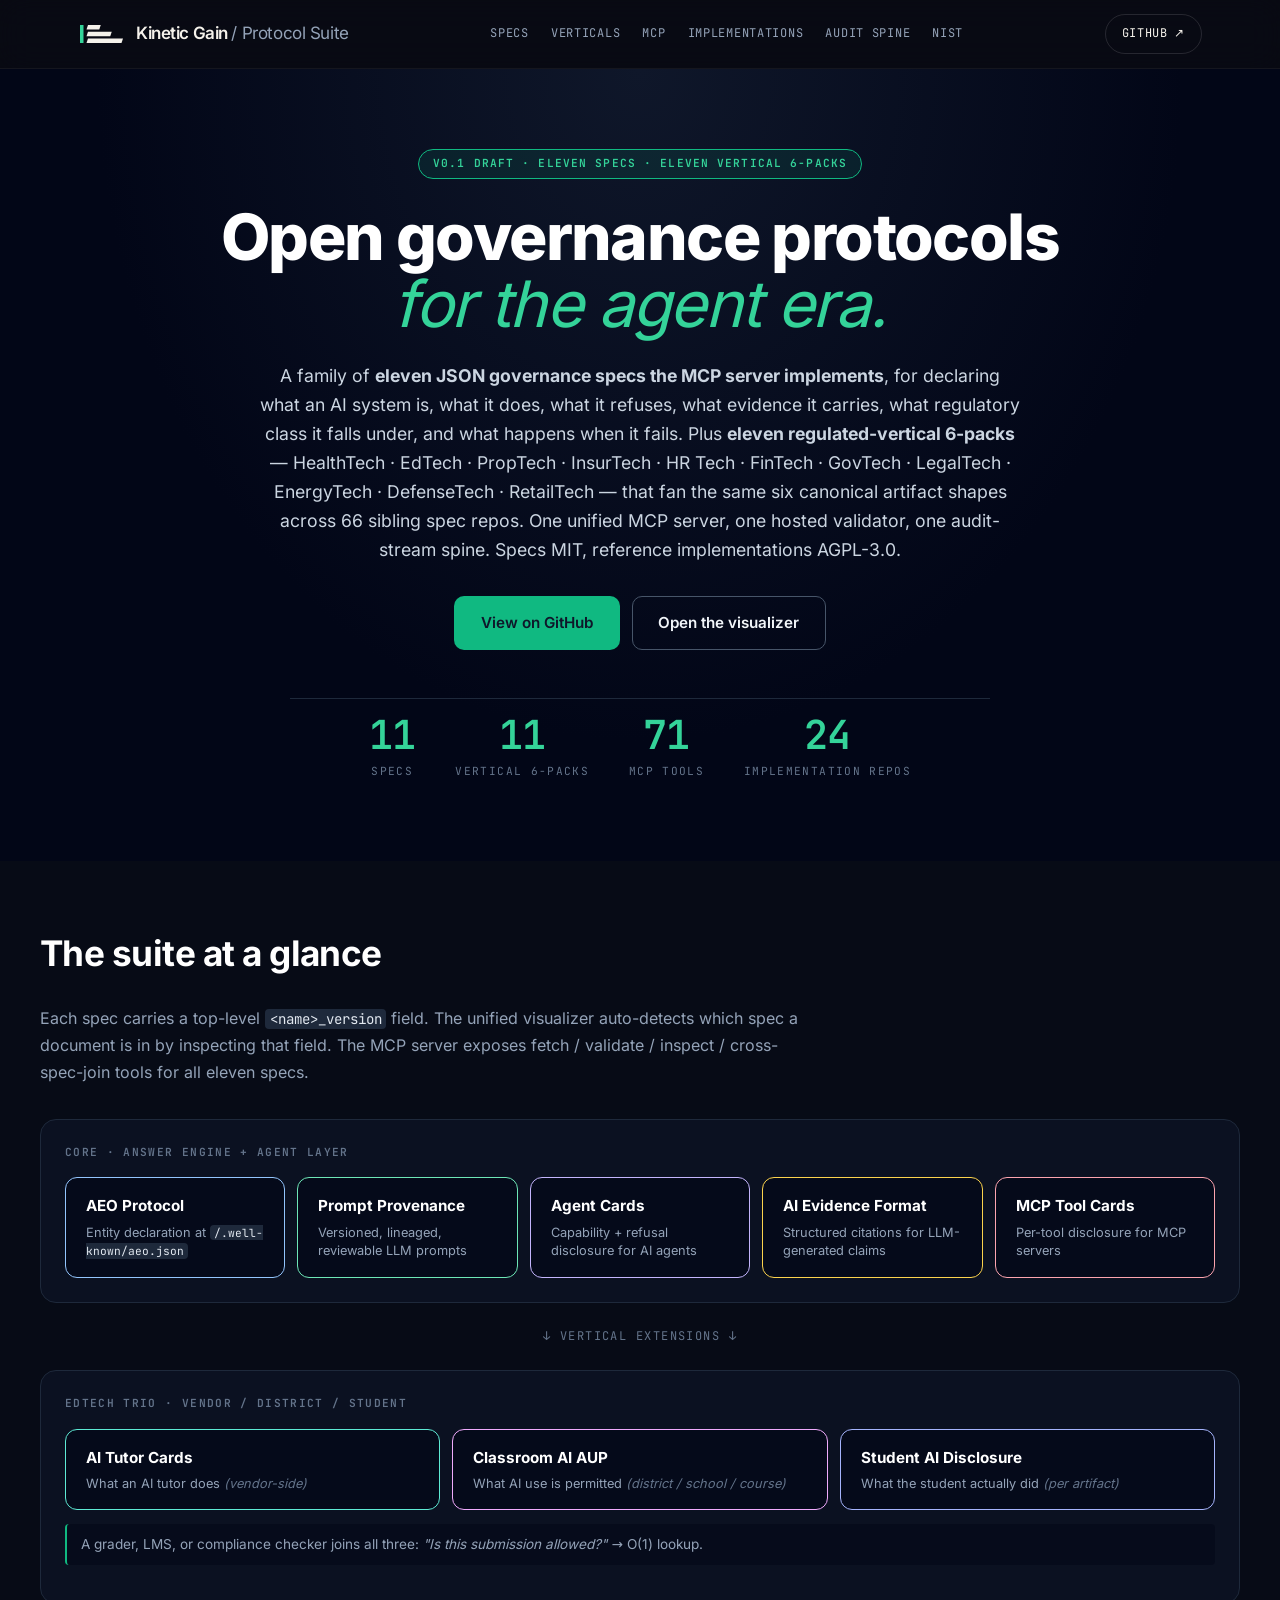
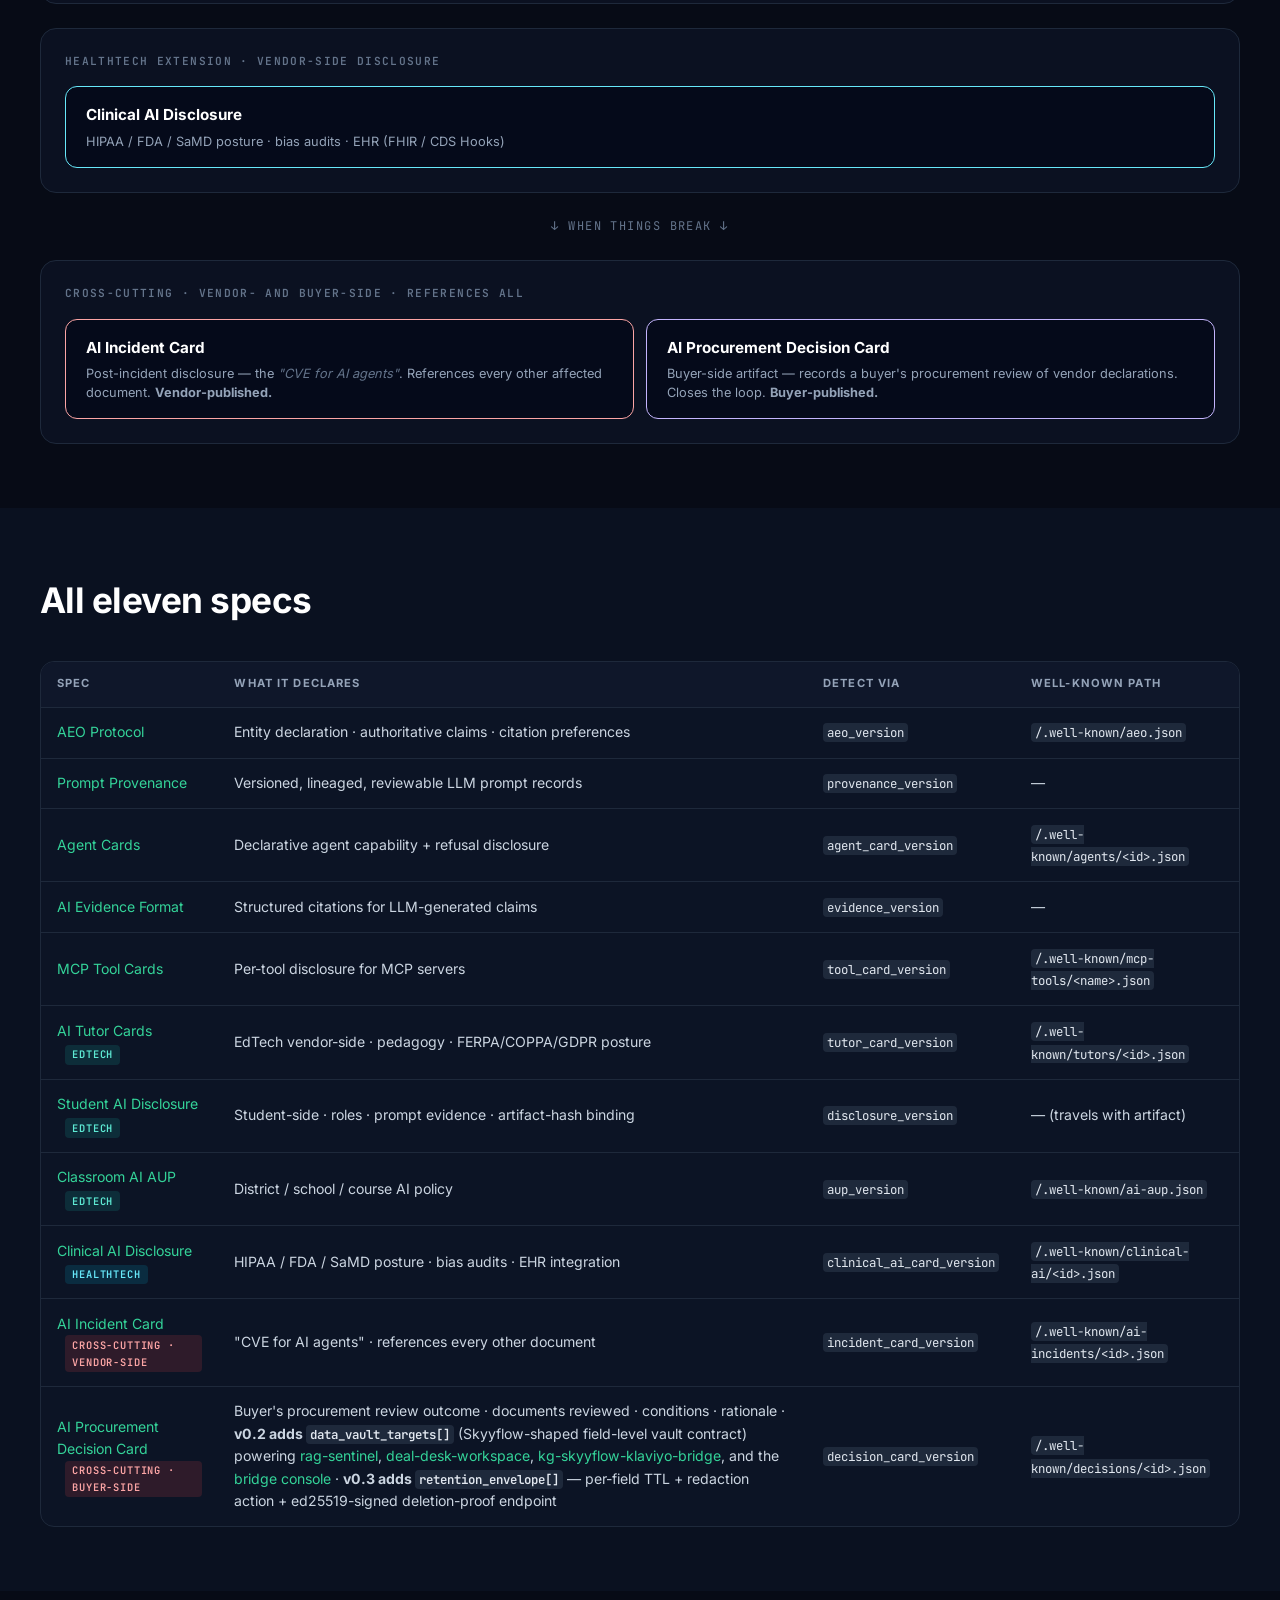
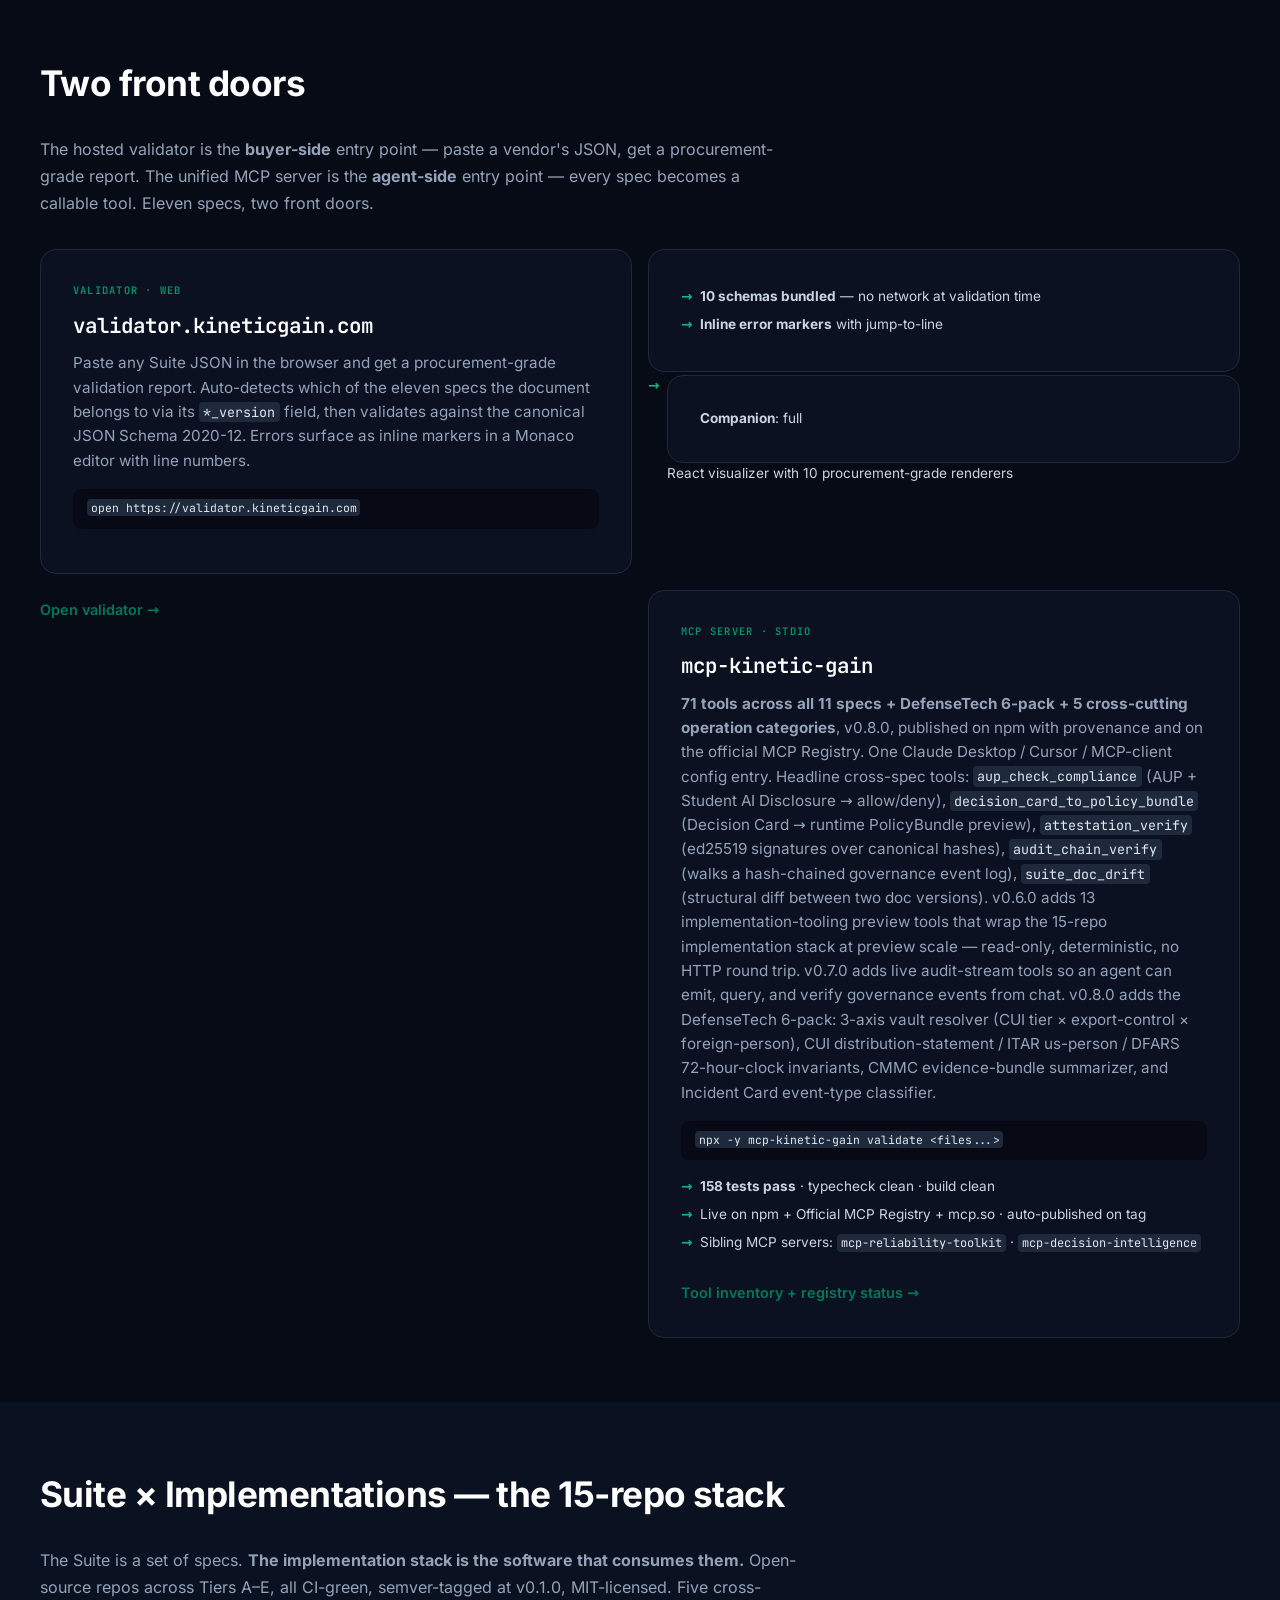
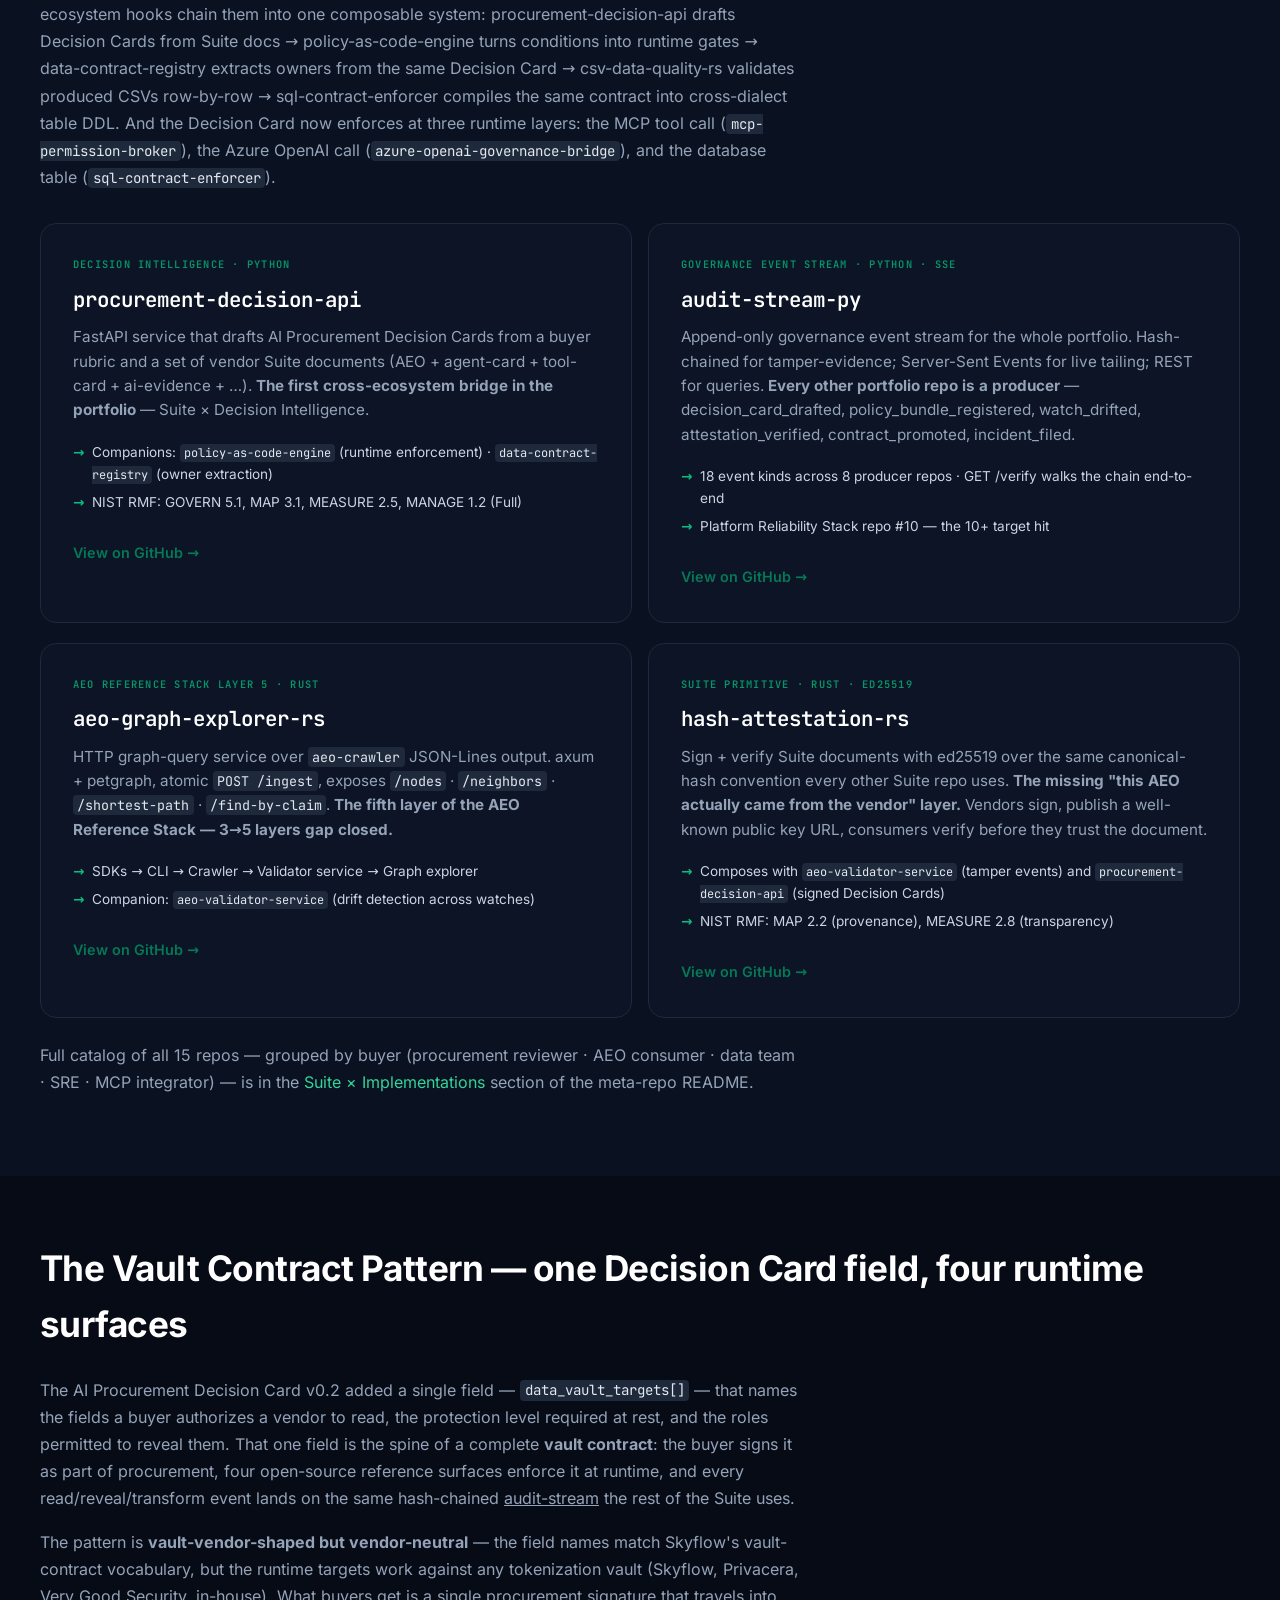
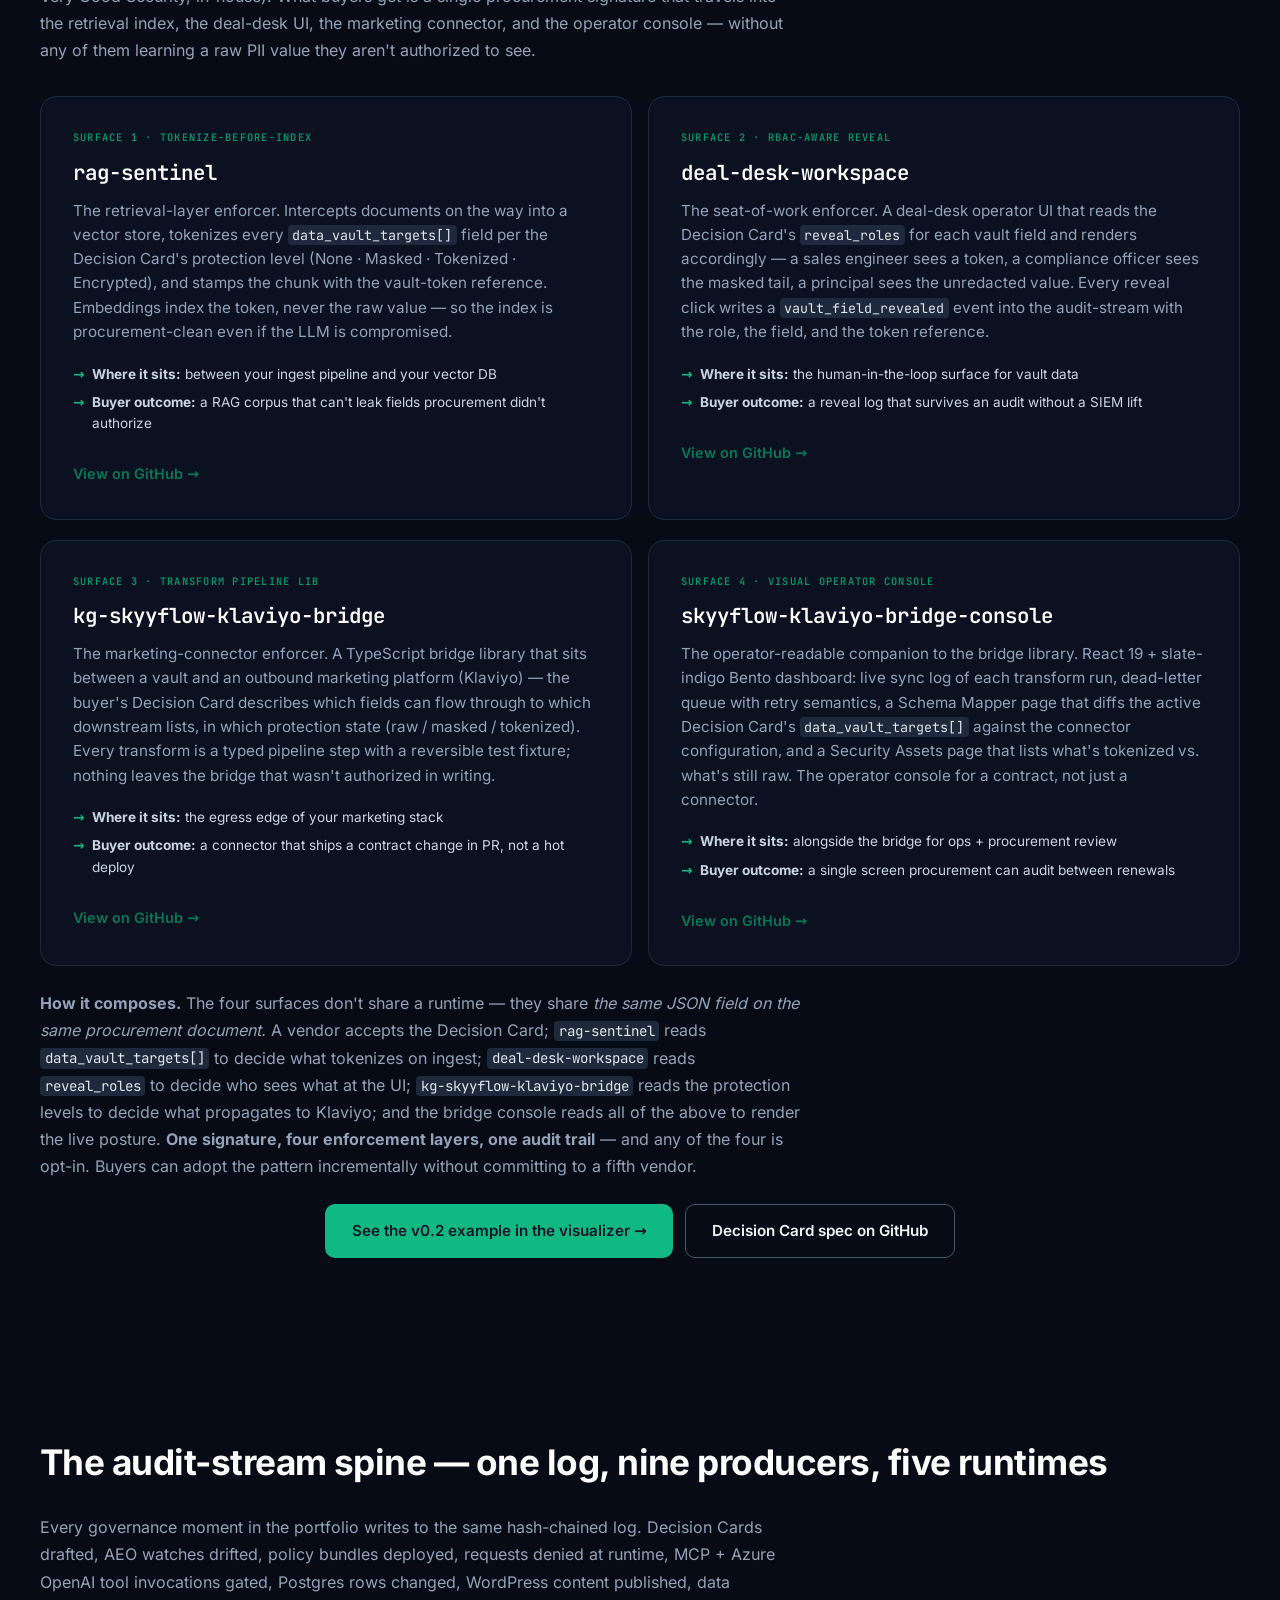
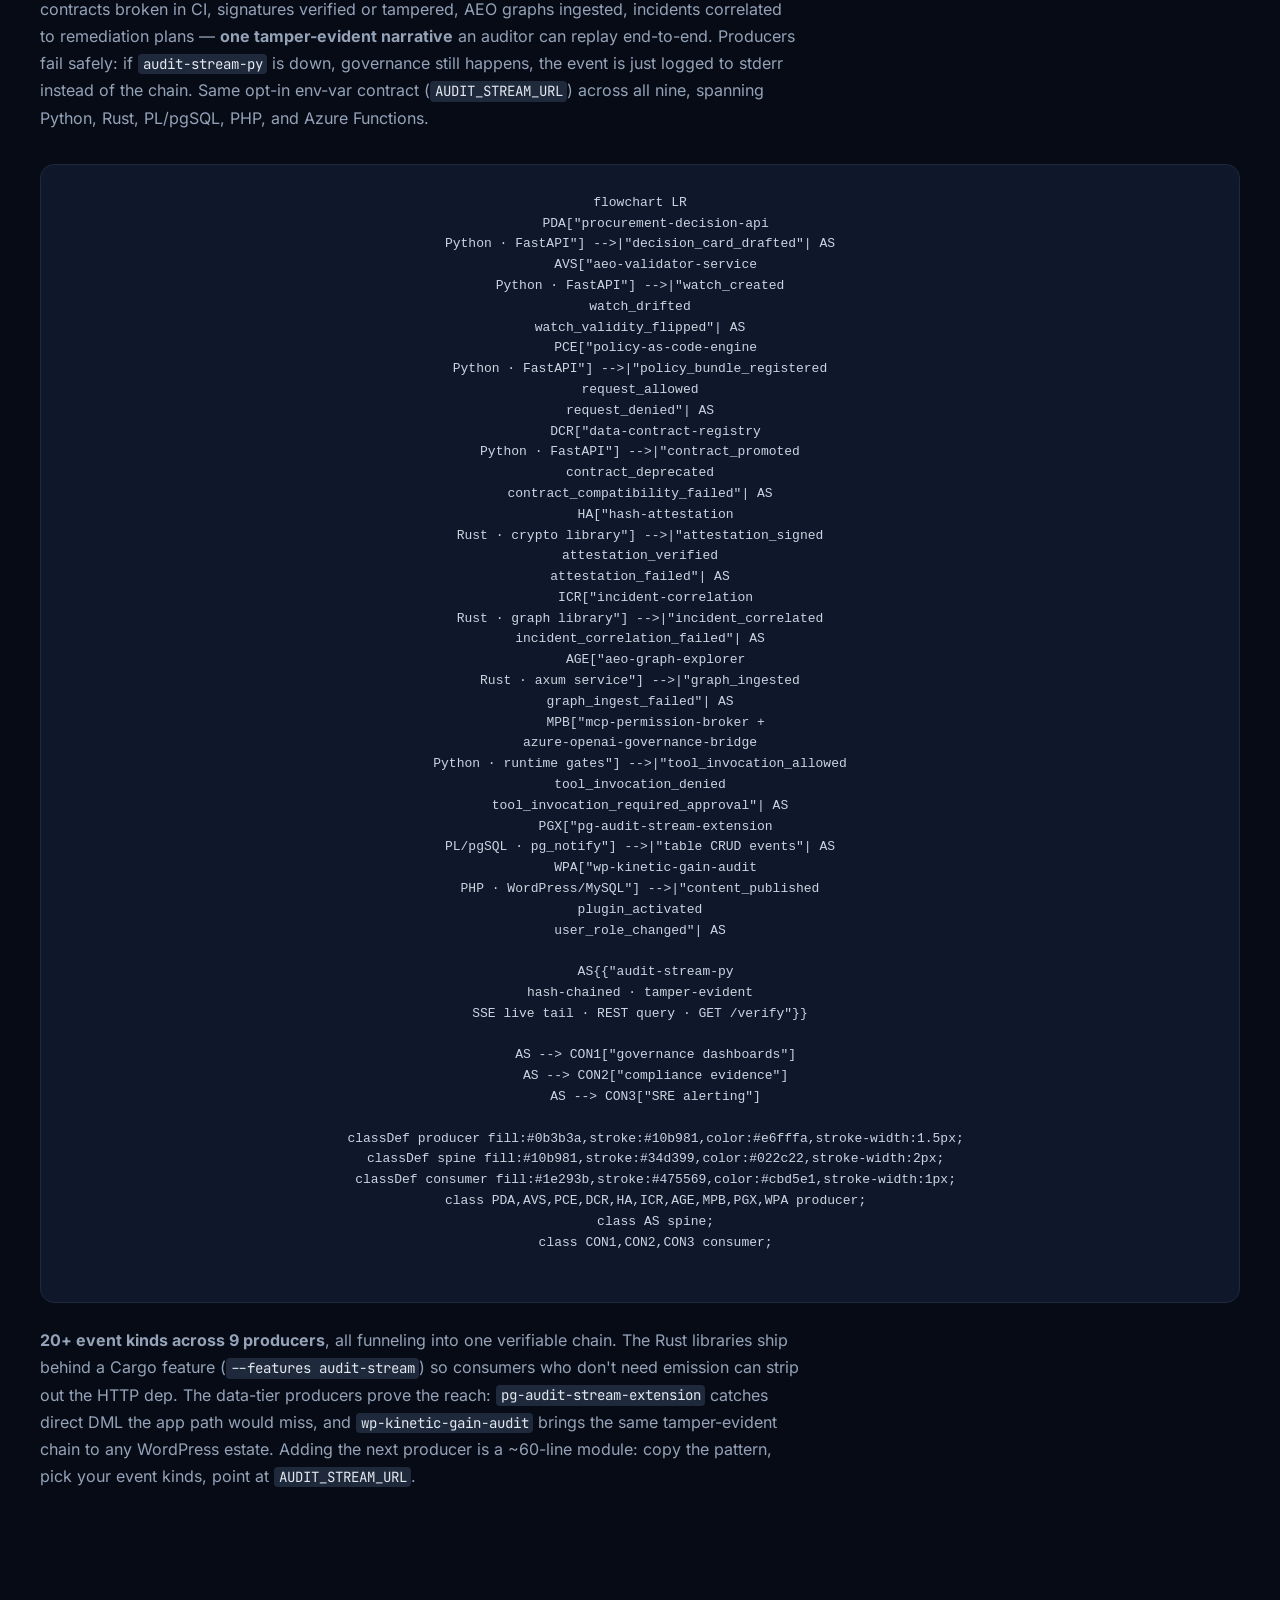
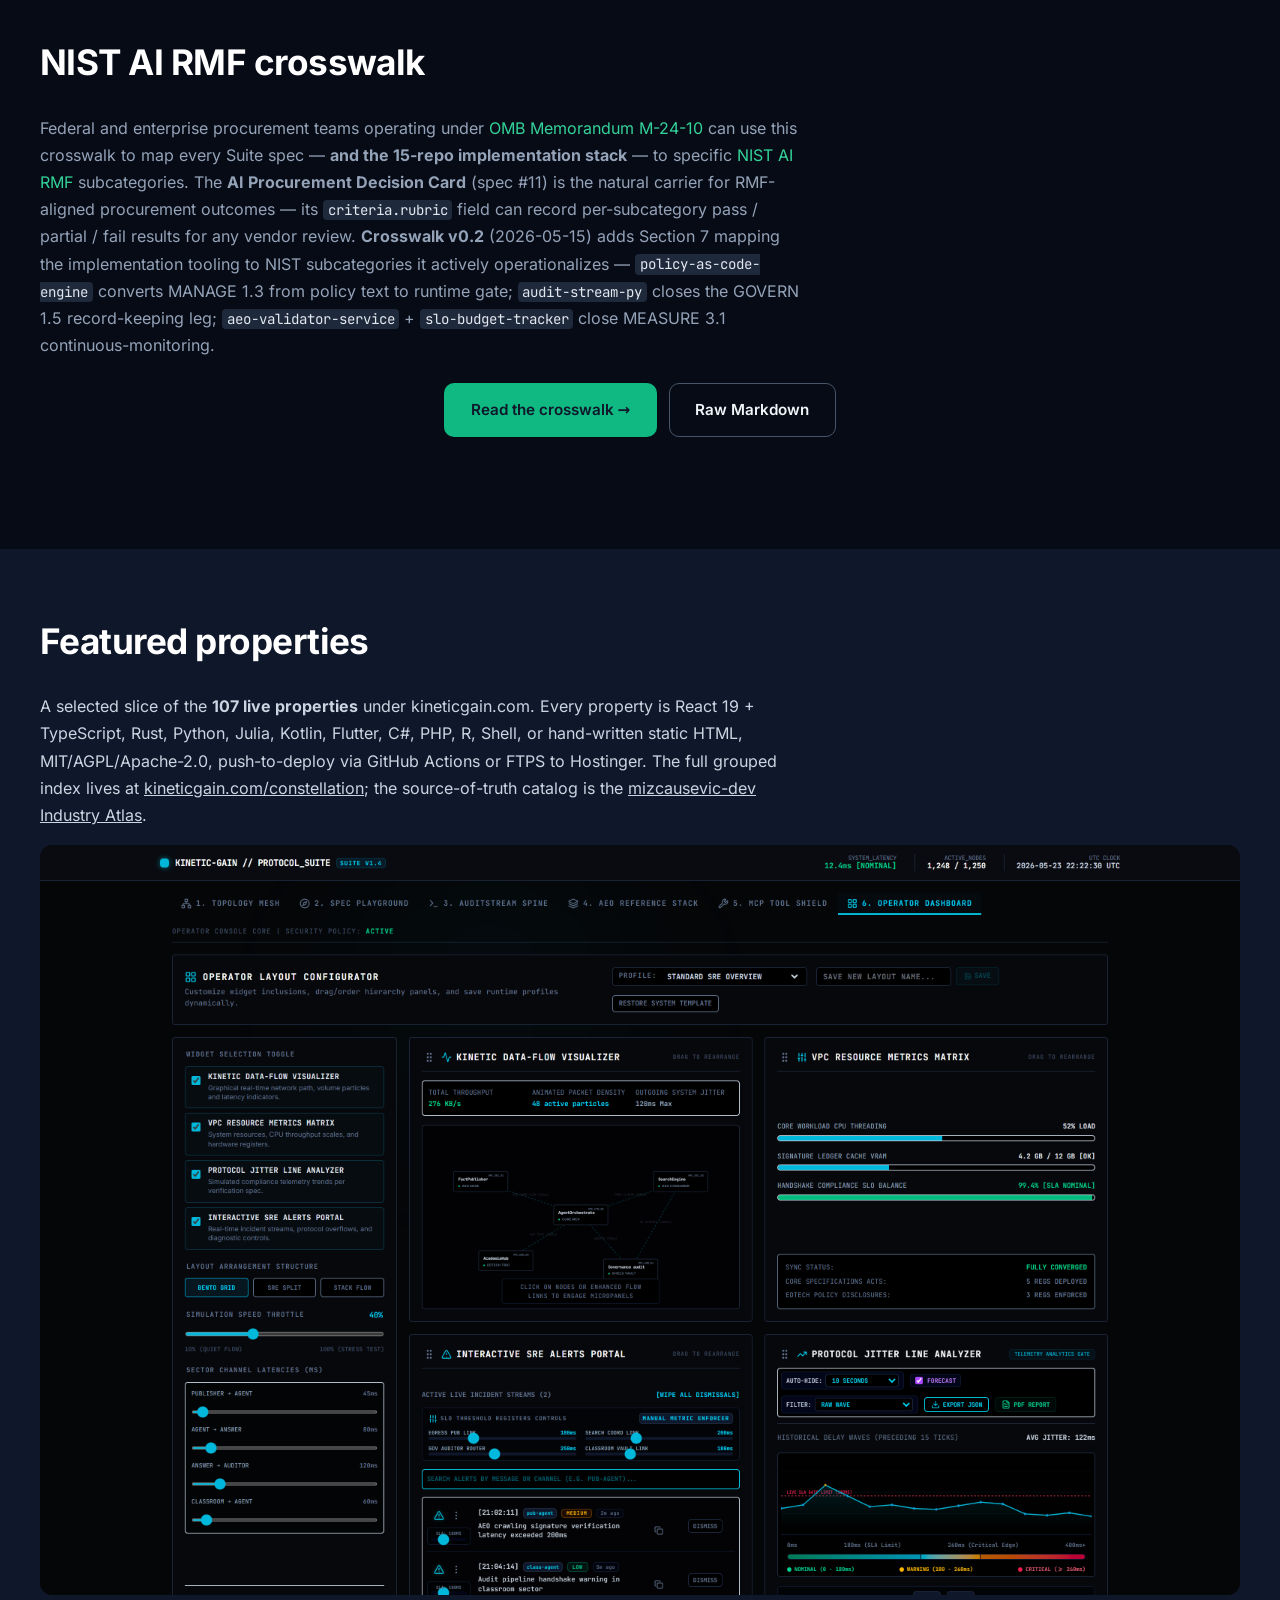
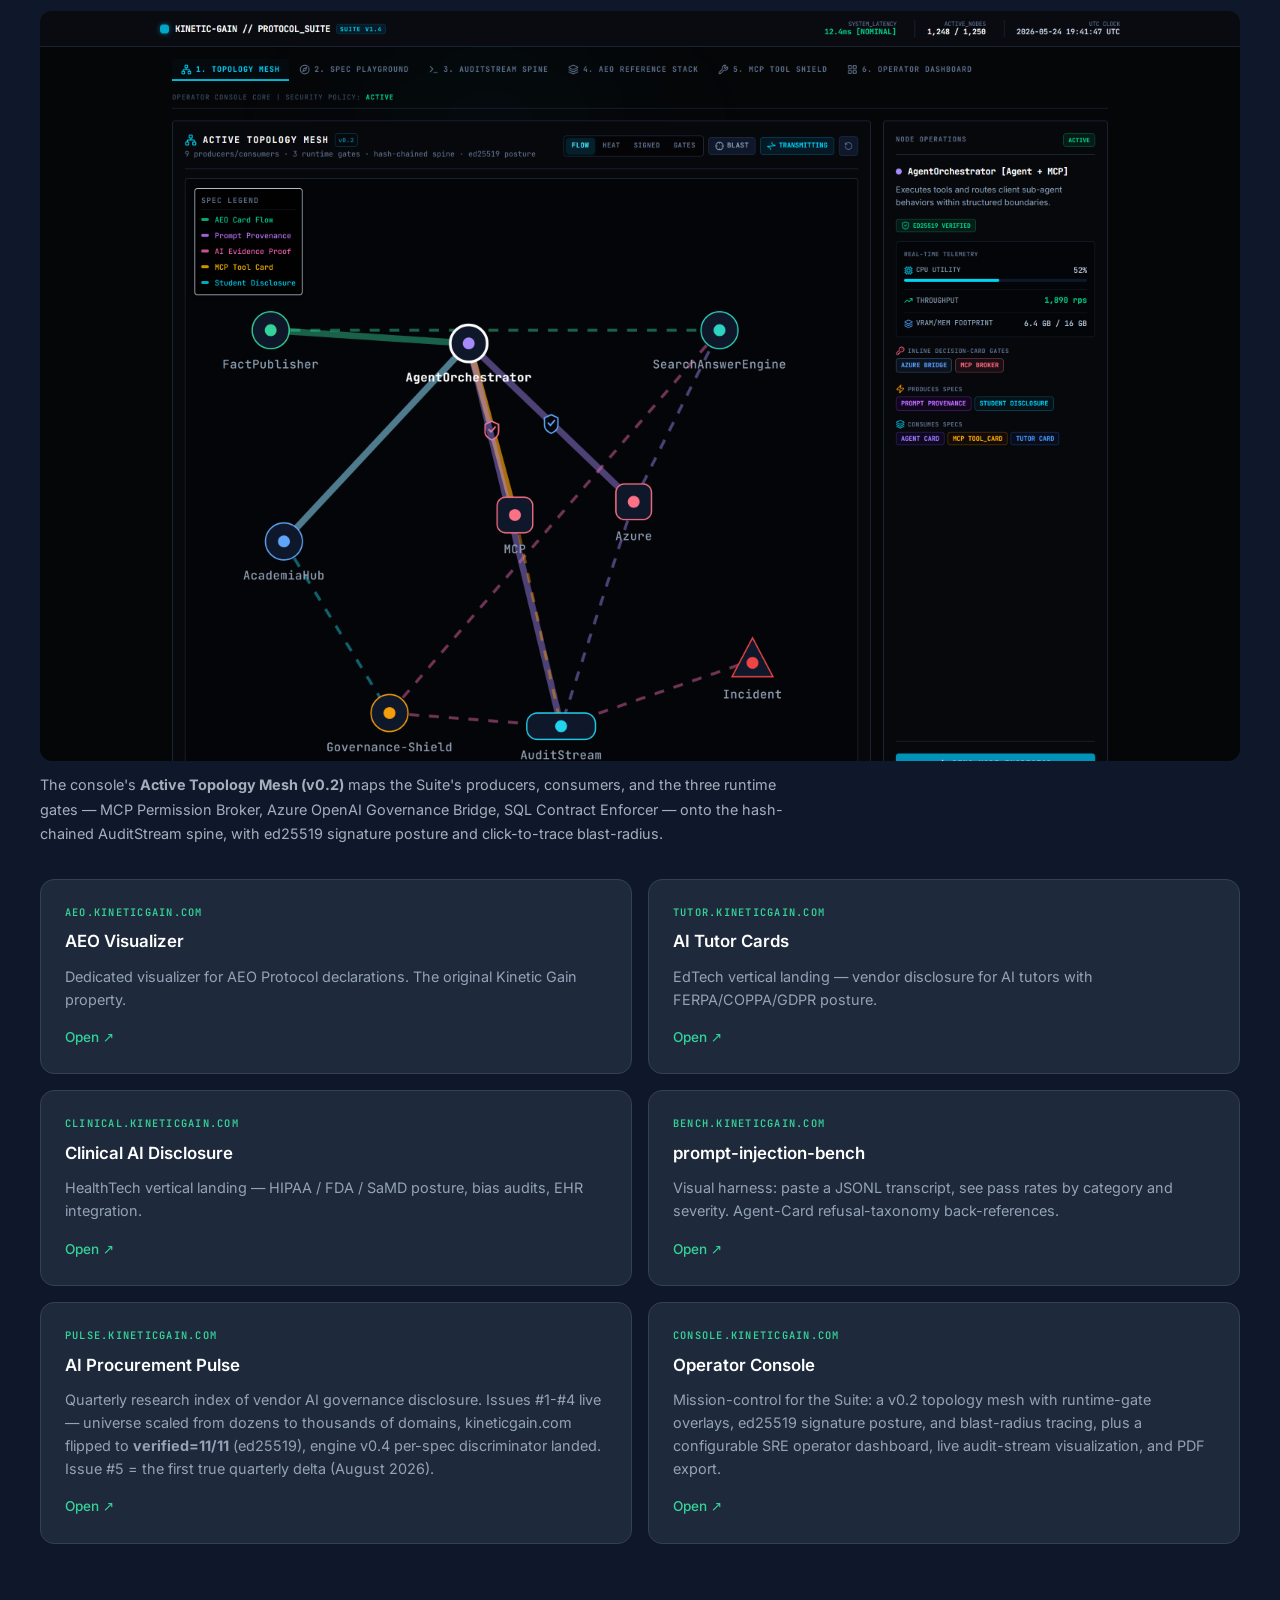
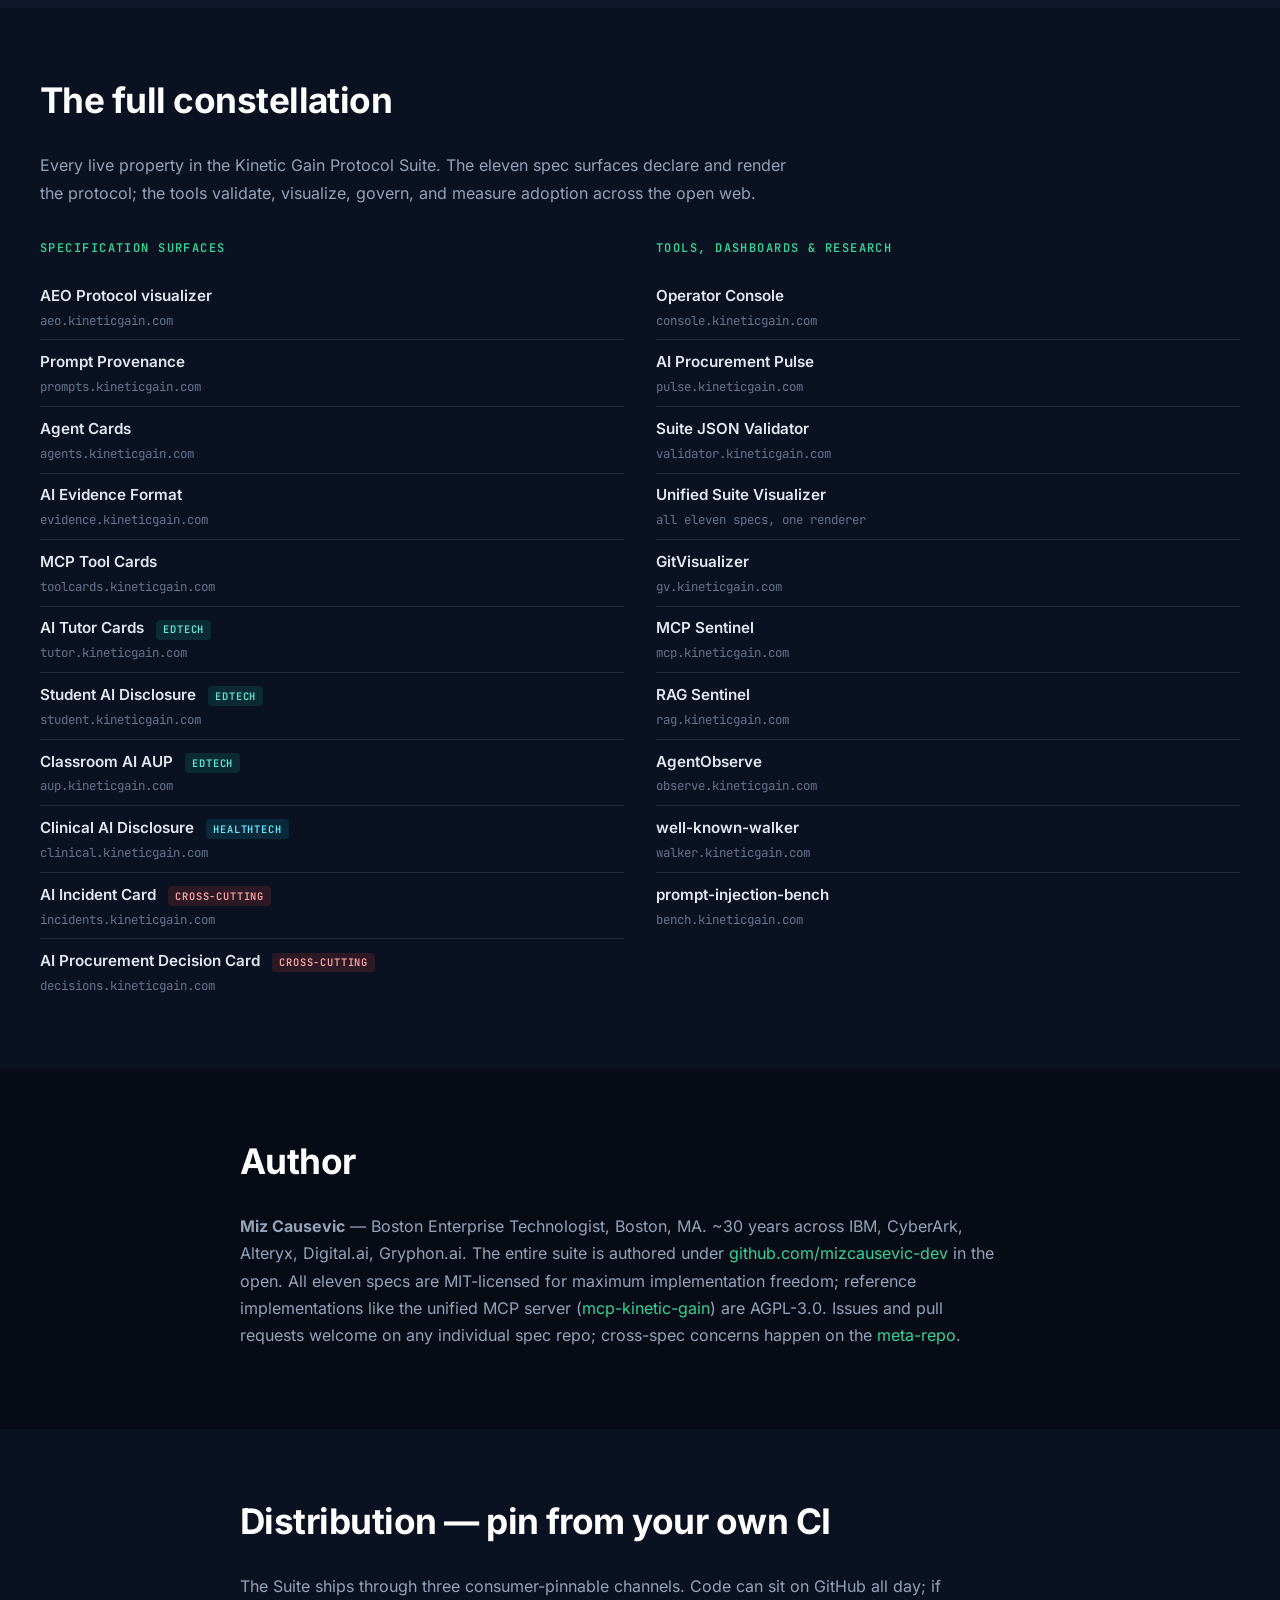
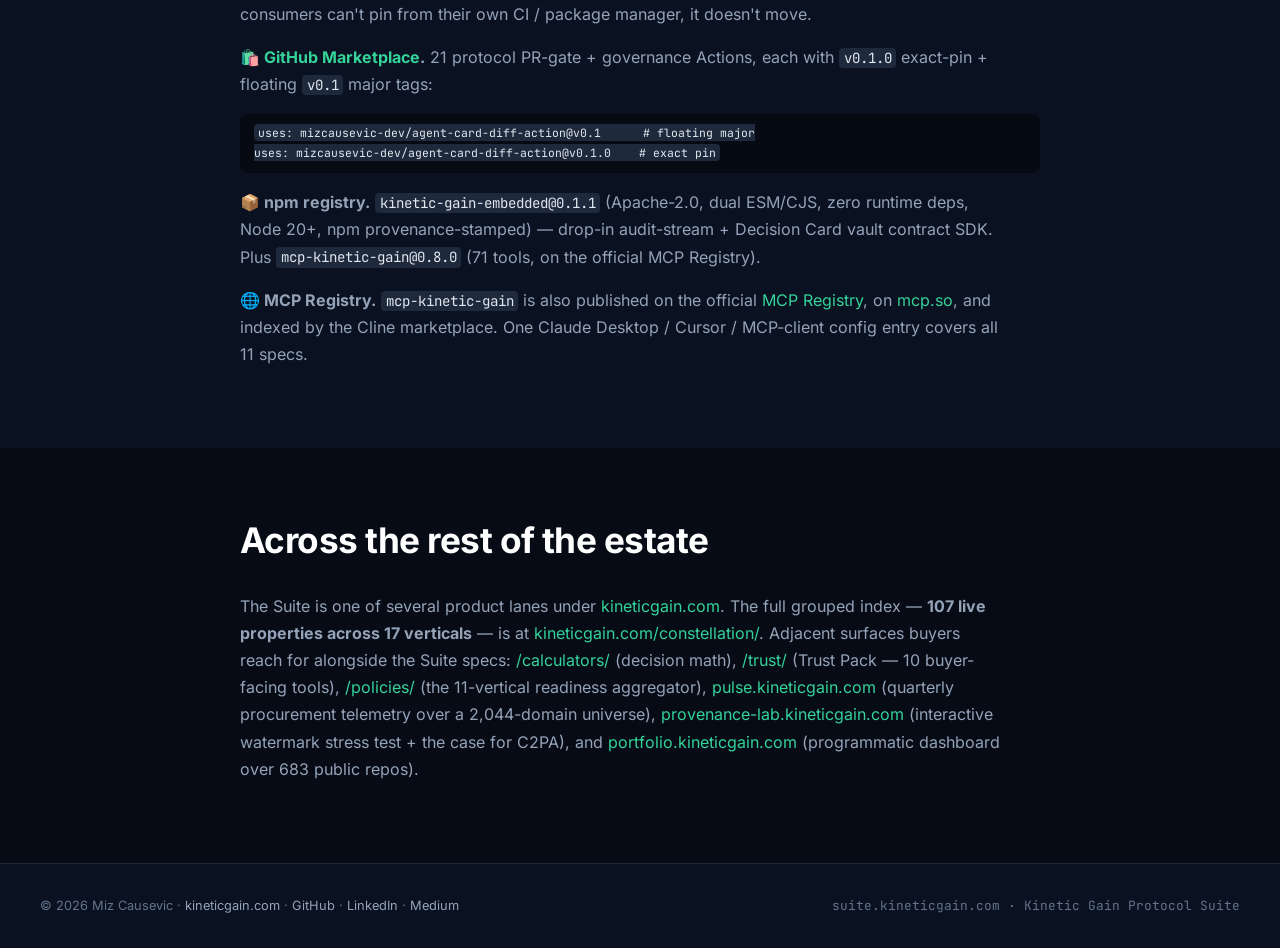
==== commit cfc23f9f: "fix: scope lede to implemented specs, correct producers 11->9, add drift guard Three referent-keyed " ====
--- a/index.html
+++ b/index.html
@@ -63,7 +63,7 @@
         <span class="pill">v0.1 draft · eleven specs · eleven vertical 6-packs</span>
         <h1>Open governance protocols<br /><em>for the agent era.</em></h1>
         <p class="lede">
-          A family of <strong>eleven open JSON governance specs</strong> for declaring what an AI system is,
+          A family of <strong>eleven JSON governance specs the MCP server implements</strong>, for declaring what an AI system is,
           what it does, what it refuses, what evidence it carries, what regulatory class it falls under,
           and what happens when it fails. Plus <strong>eleven regulated-vertical 6-packs</strong> —
           HealthTech · EdTech · PropTech · InsurTech · HR&nbsp;Tech · FinTech · GovTech · LegalTech ·
@@ -412,9 +412,9 @@
 
     <section id="audit-stream" class="block">
       <div class="block-inner">
-        <h2>The audit-stream spine — one log, eleven producers, five runtimes</h2>
-        <p class="prose">
-          Every governance moment in the portfolio writes to the same hash-chained log. Decision Cards drafted, AEO watches drifted, policy bundles deployed, requests denied at runtime, MCP + Azure OpenAI tool invocations gated, Postgres rows changed, WordPress content published, data contracts broken in CI, signatures verified or tampered, AEO graphs ingested, incidents correlated to remediation plans — <strong>one tamper-evident narrative</strong> an auditor can replay end-to-end. Producers fail safely: if <code>audit-stream-py</code> is down, governance still happens, the event is just logged to stderr instead of the chain. Same opt-in env-var contract (<code>AUDIT_STREAM_URL</code>) across all eleven, spanning Python, Rust, PL/pgSQL, PHP, and Azure Functions.
+        <h2>The audit-stream spine — one log, nine producers, five runtimes</h2>
+        <p class="prose">
+          Every governance moment in the portfolio writes to the same hash-chained log. Decision Cards drafted, AEO watches drifted, policy bundles deployed, requests denied at runtime, MCP + Azure OpenAI tool invocations gated, Postgres rows changed, WordPress content published, data contracts broken in CI, signatures verified or tampered, AEO graphs ingested, incidents correlated to remediation plans — <strong>one tamper-evident narrative</strong> an auditor can replay end-to-end. Producers fail safely: if <code>audit-stream-py</code> is down, governance still happens, the event is just logged to stderr instead of the chain. Same opt-in env-var contract (<code>AUDIT_STREAM_URL</code>) across all nine, spanning Python, Rust, PL/pgSQL, PHP, and Azure Functions.
         </p>
         <div class="mermaid-frame">
           <pre class="mermaid">
@@ -445,7 +445,7 @@
           </pre>
         </div>
         <p class="prose" style="margin-top: 24px;">
-          <strong>20+ event kinds across 11 producers</strong>, all funneling into one verifiable chain. The Rust libraries ship behind a Cargo feature (<code>--features audit-stream</code>) so consumers who don't need emission can strip out the HTTP dep. The data-tier producers prove the reach: <code>pg-audit-stream-extension</code> catches direct DML the app path would miss, and <code>wp-kinetic-gain-audit</code> brings the same tamper-evident chain to any WordPress estate. Adding the next producer is a ~60-line module: copy the pattern, pick your event kinds, point at <code>AUDIT_STREAM_URL</code>.
+          <strong>20+ event kinds across 9 producers</strong>, all funneling into one verifiable chain. The Rust libraries ship behind a Cargo feature (<code>--features audit-stream</code>) so consumers who don't need emission can strip out the HTTP dep. The data-tier producers prove the reach: <code>pg-audit-stream-extension</code> catches direct DML the app path would miss, and <code>wp-kinetic-gain-audit</code> brings the same tamper-evident chain to any WordPress estate. Adding the next producer is a ~60-line module: copy the pattern, pick your event kinds, point at <code>AUDIT_STREAM_URL</code>.
         </p>
       </div>
     </section>
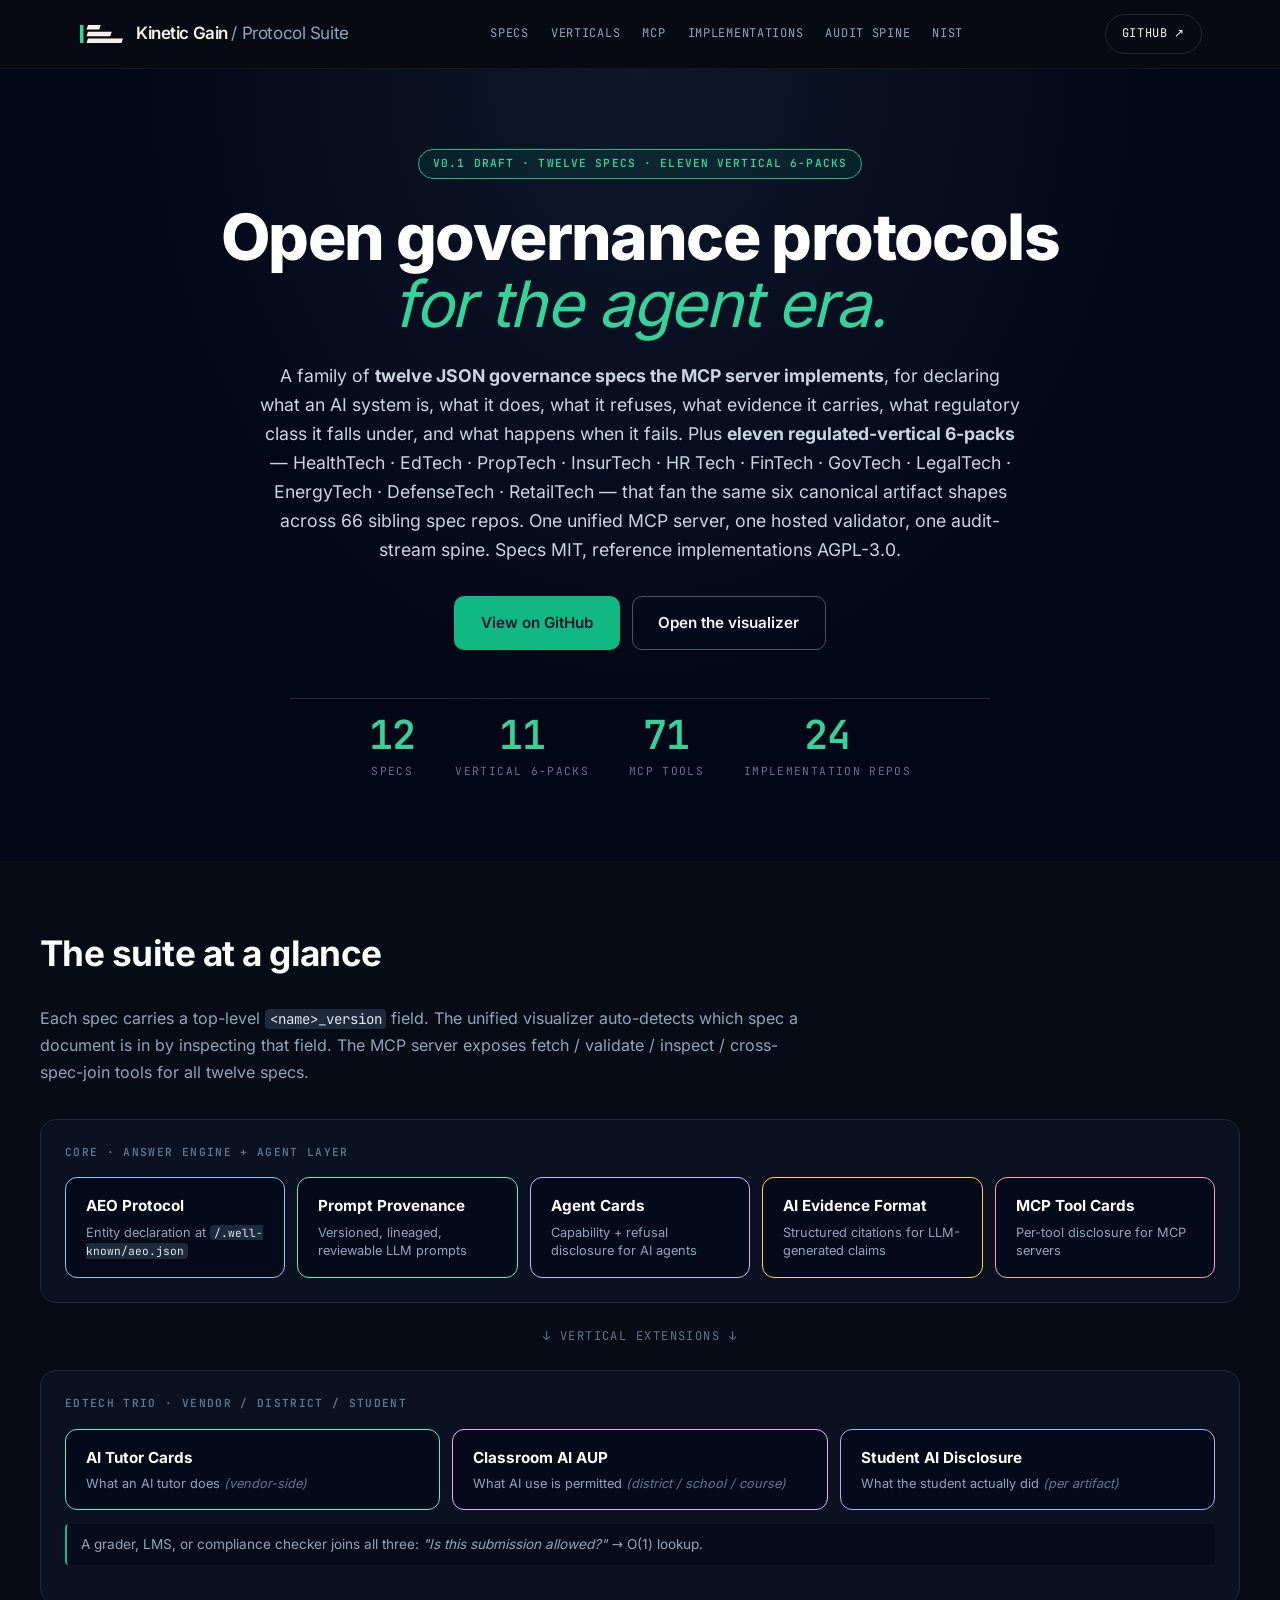
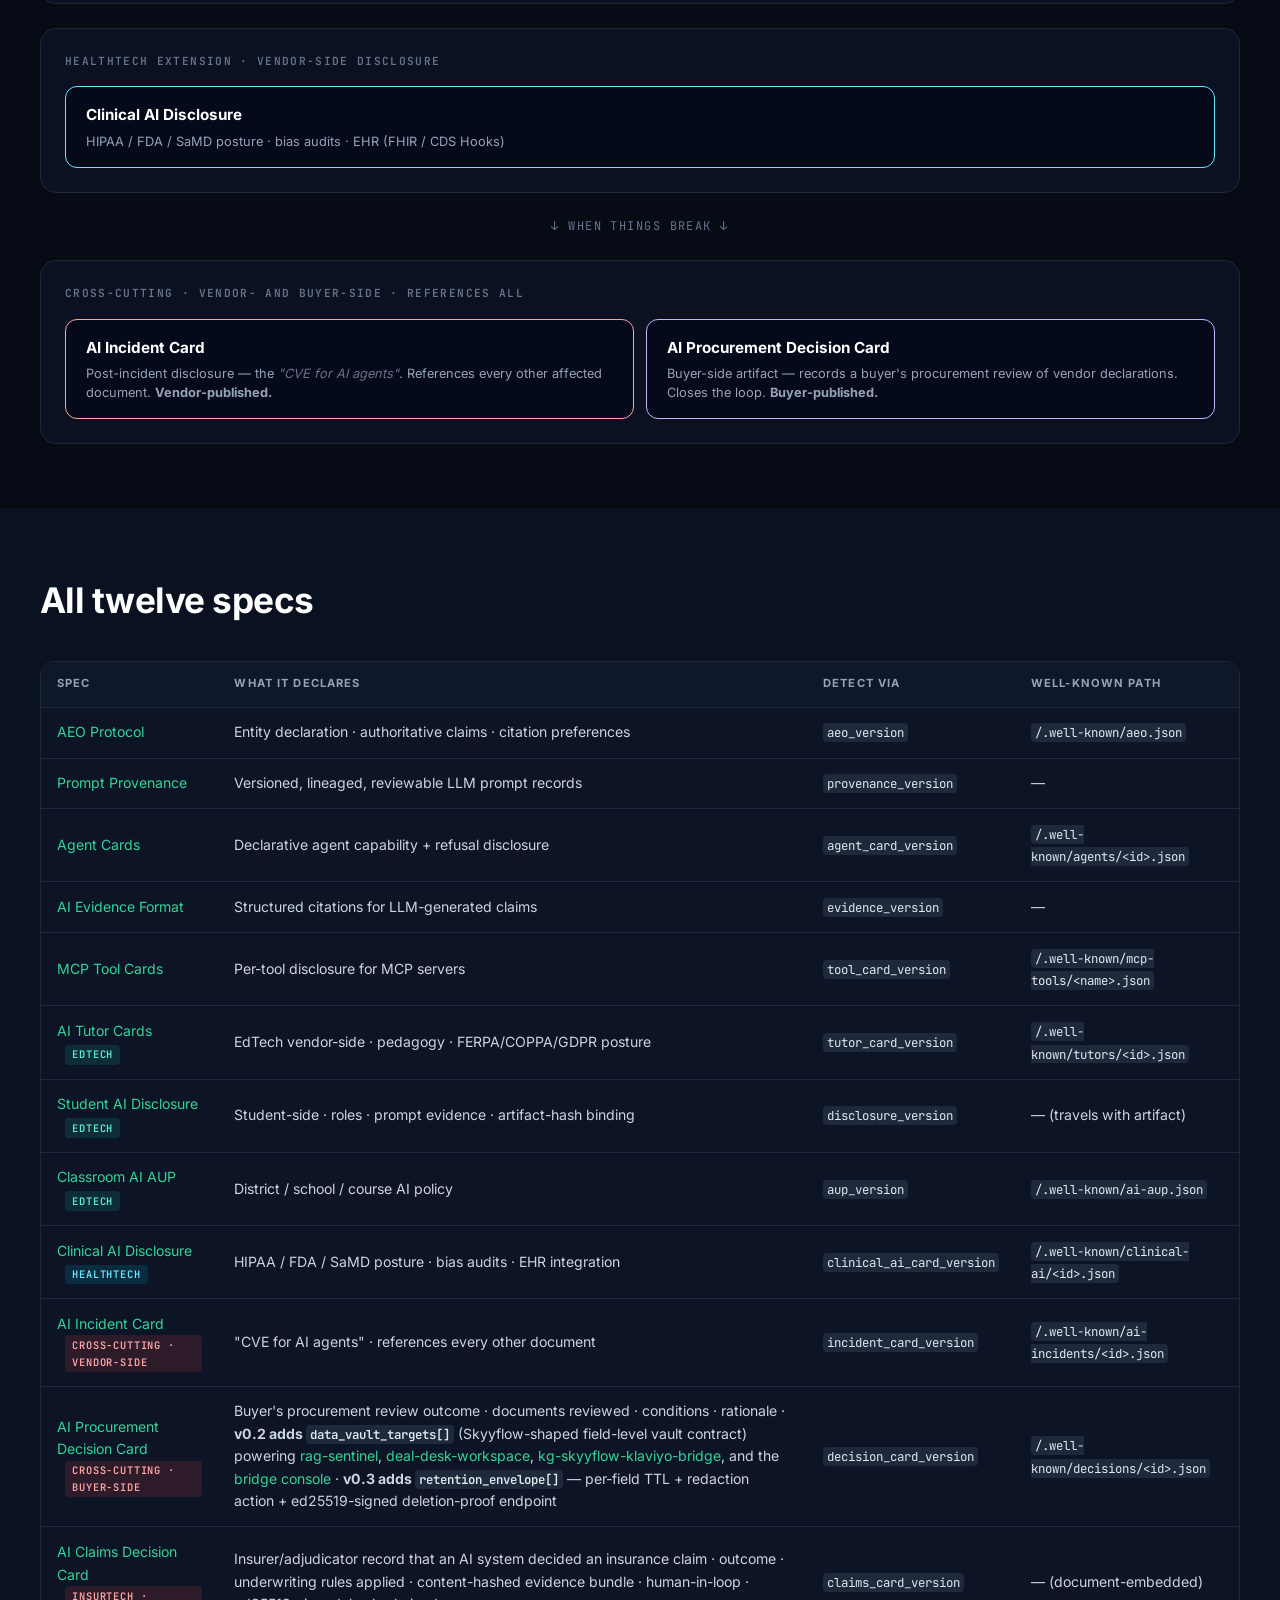
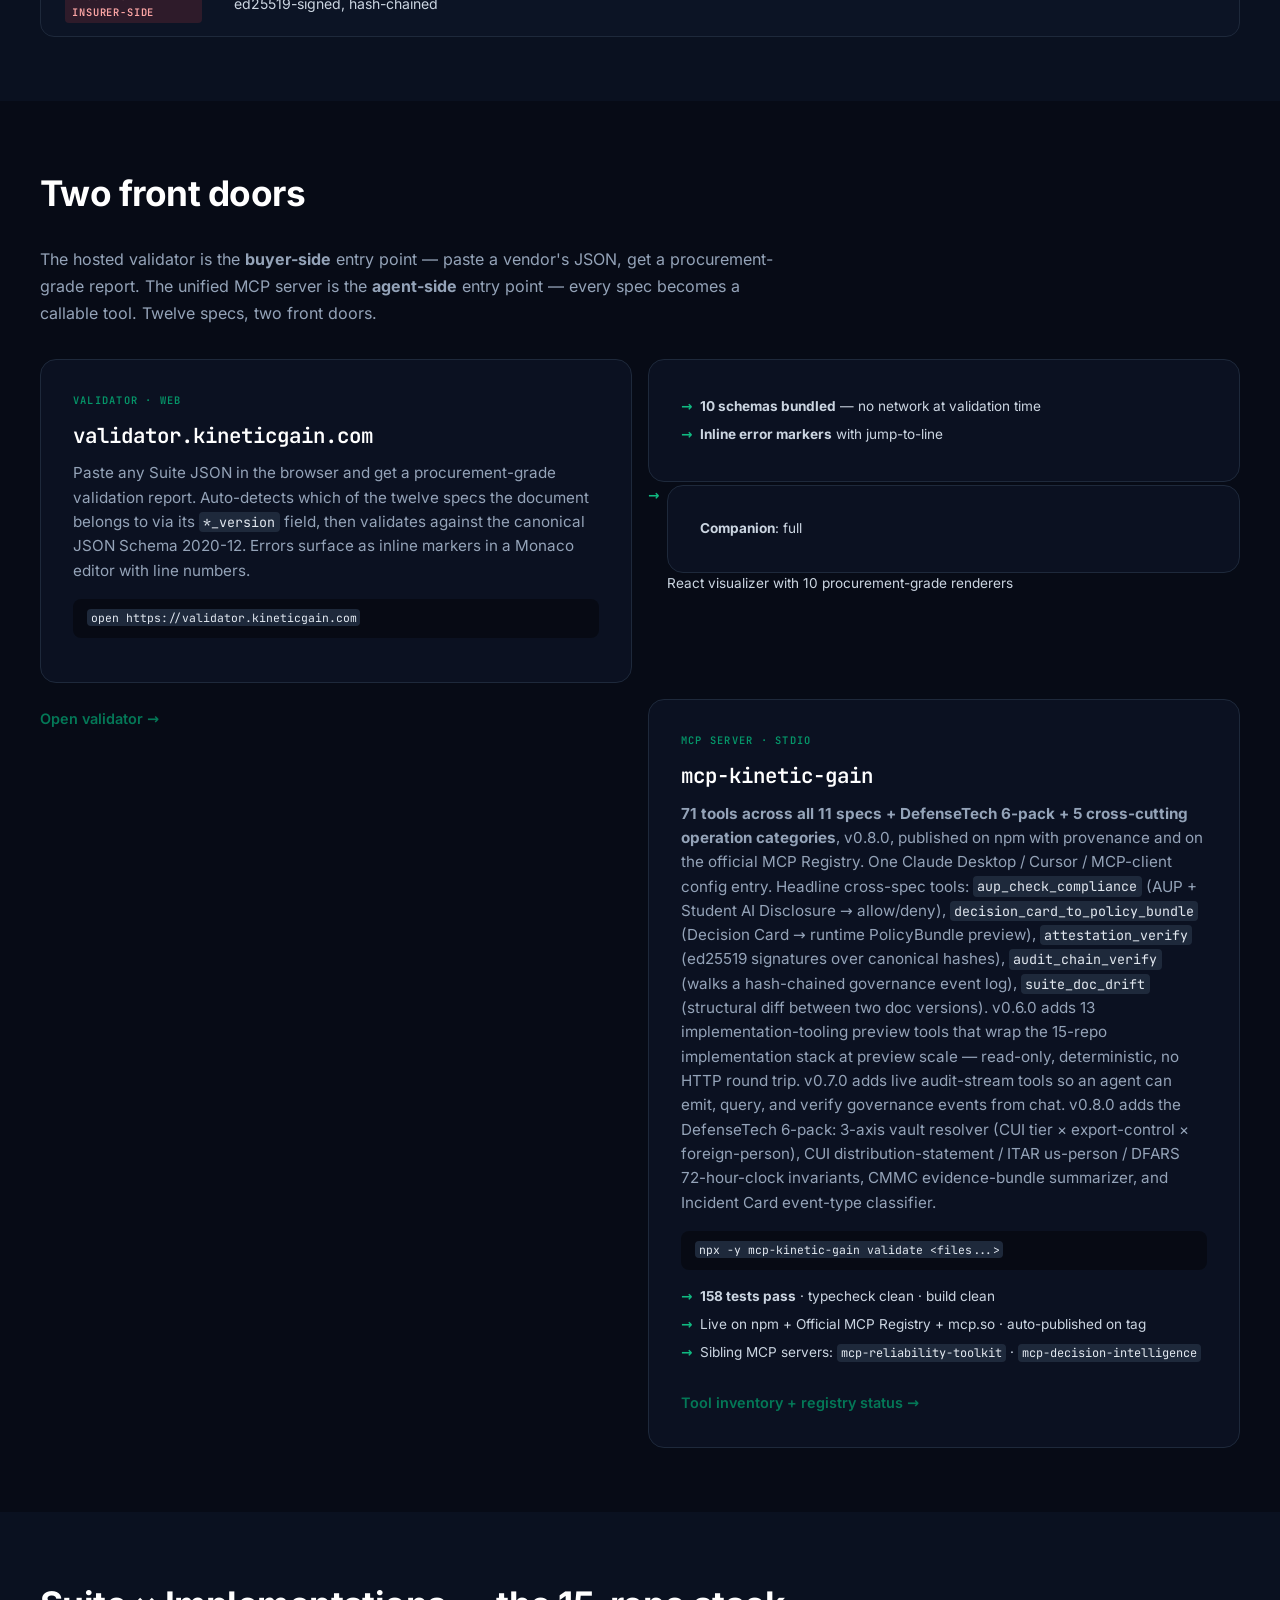
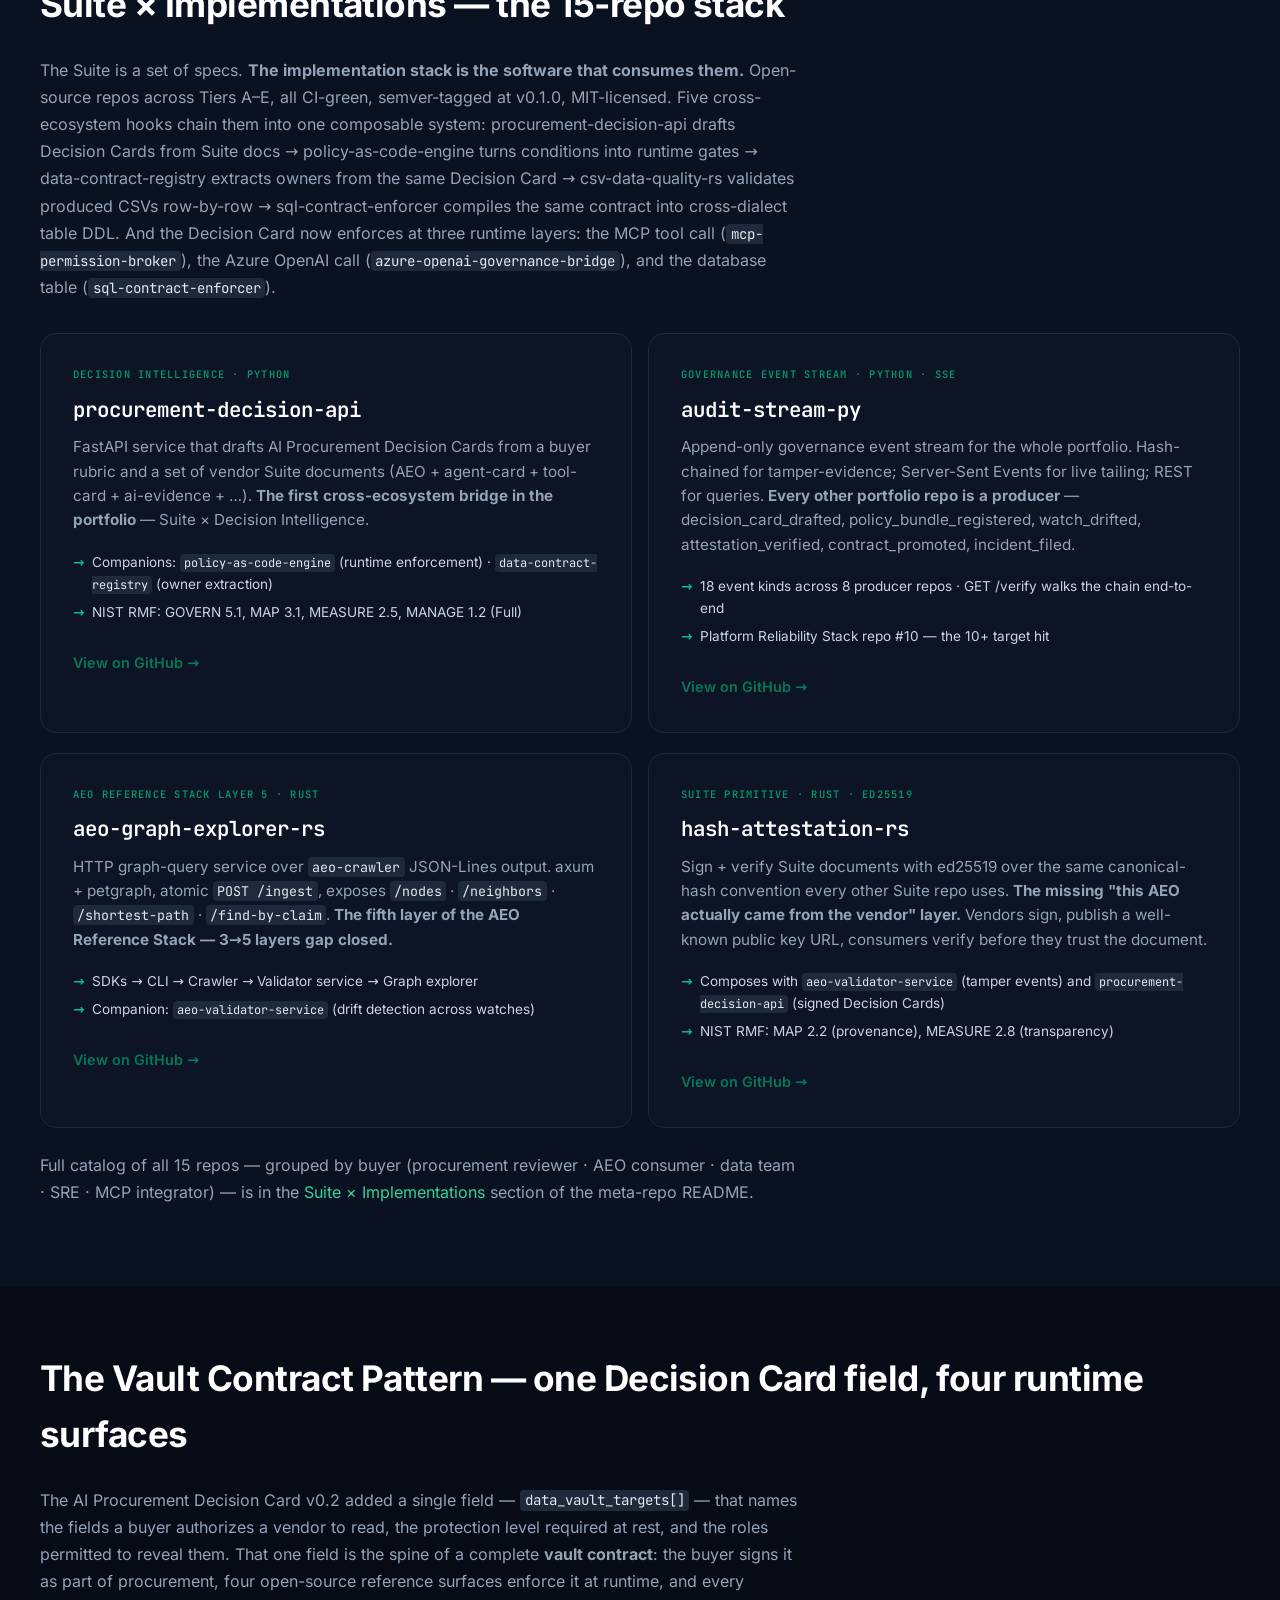
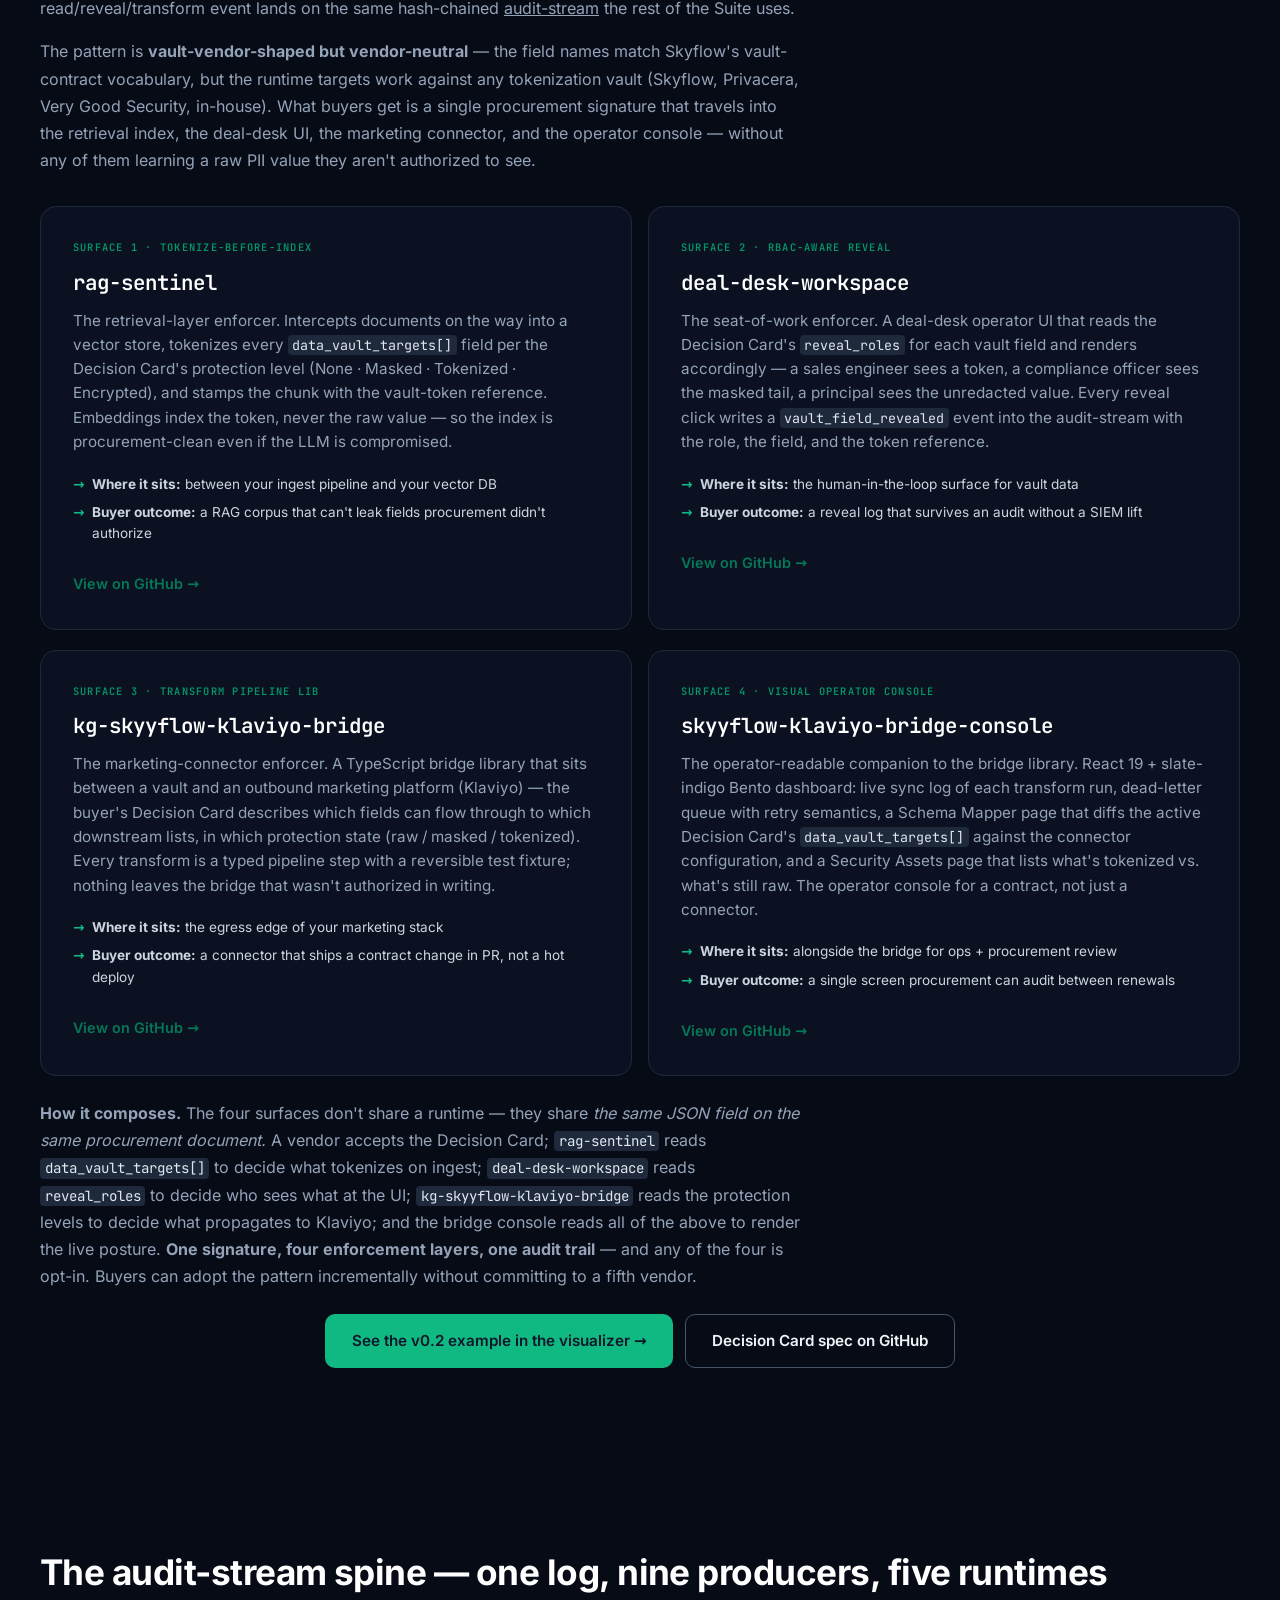
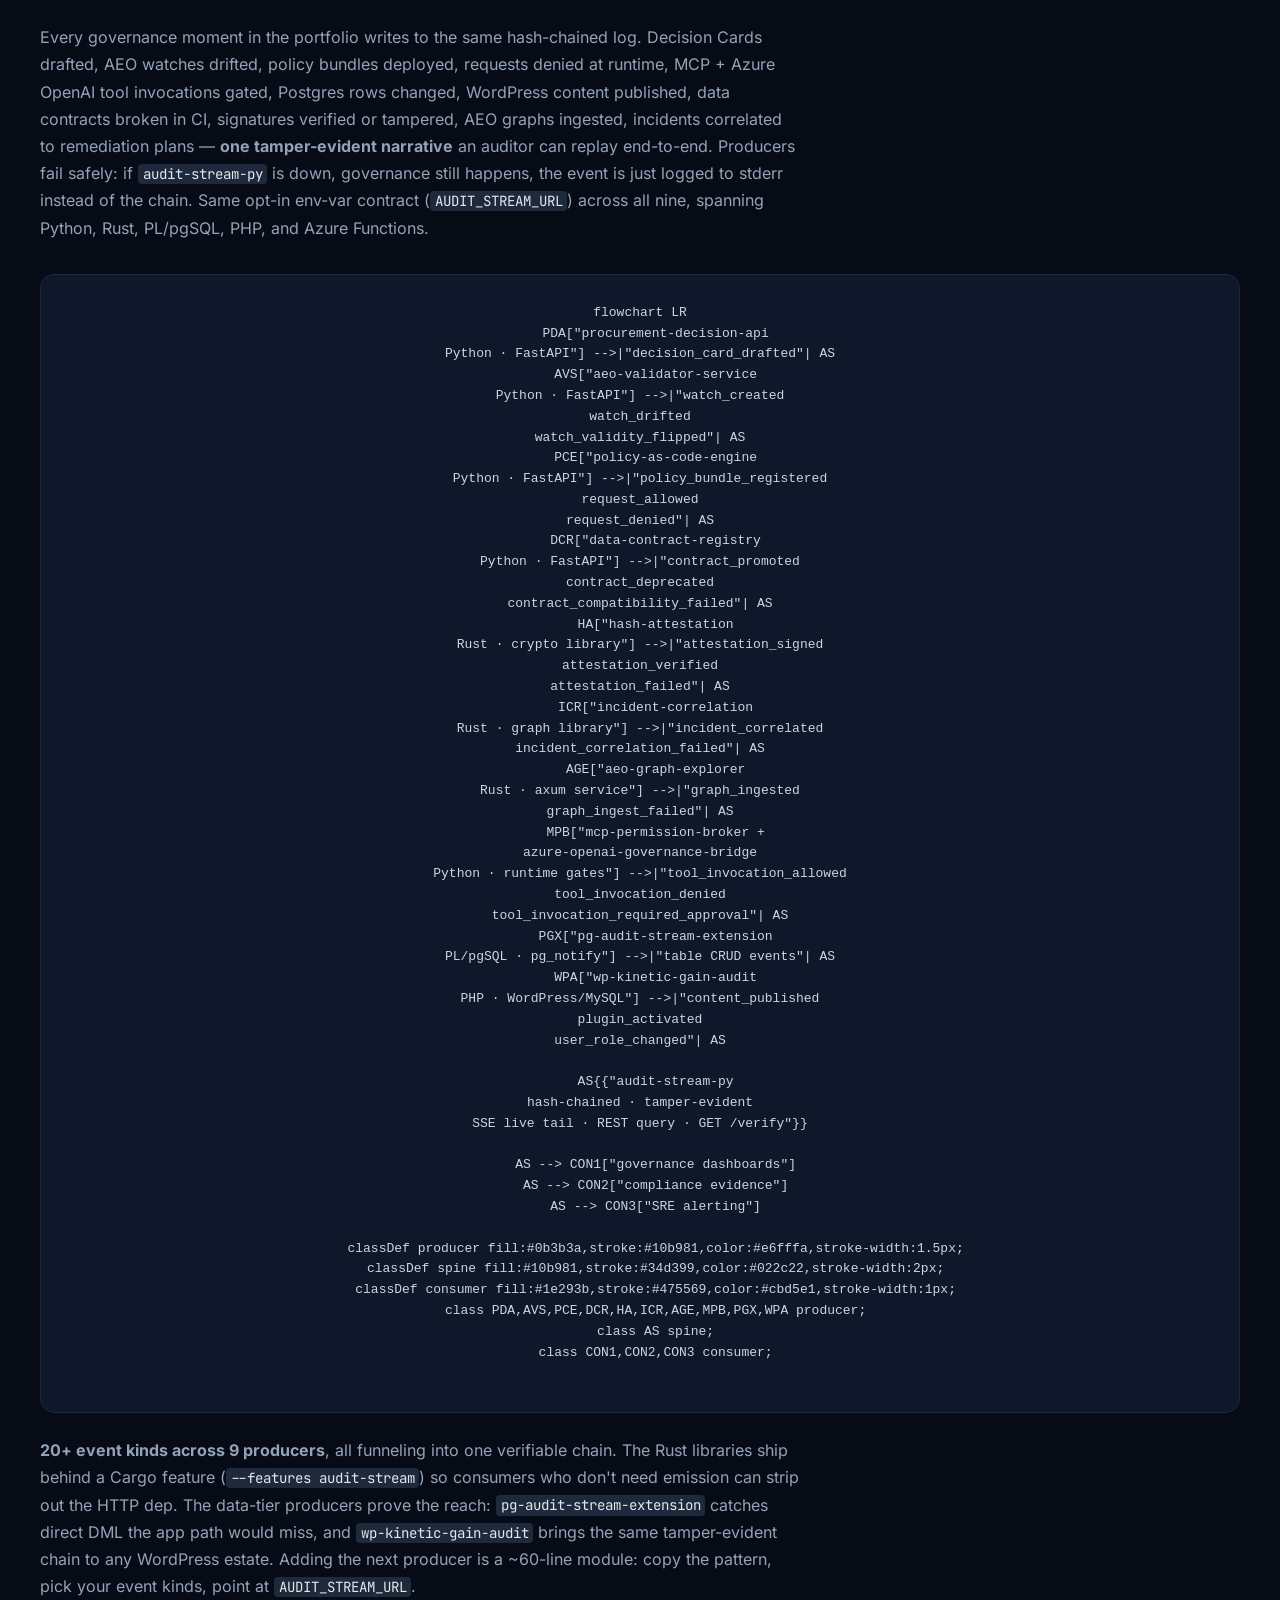
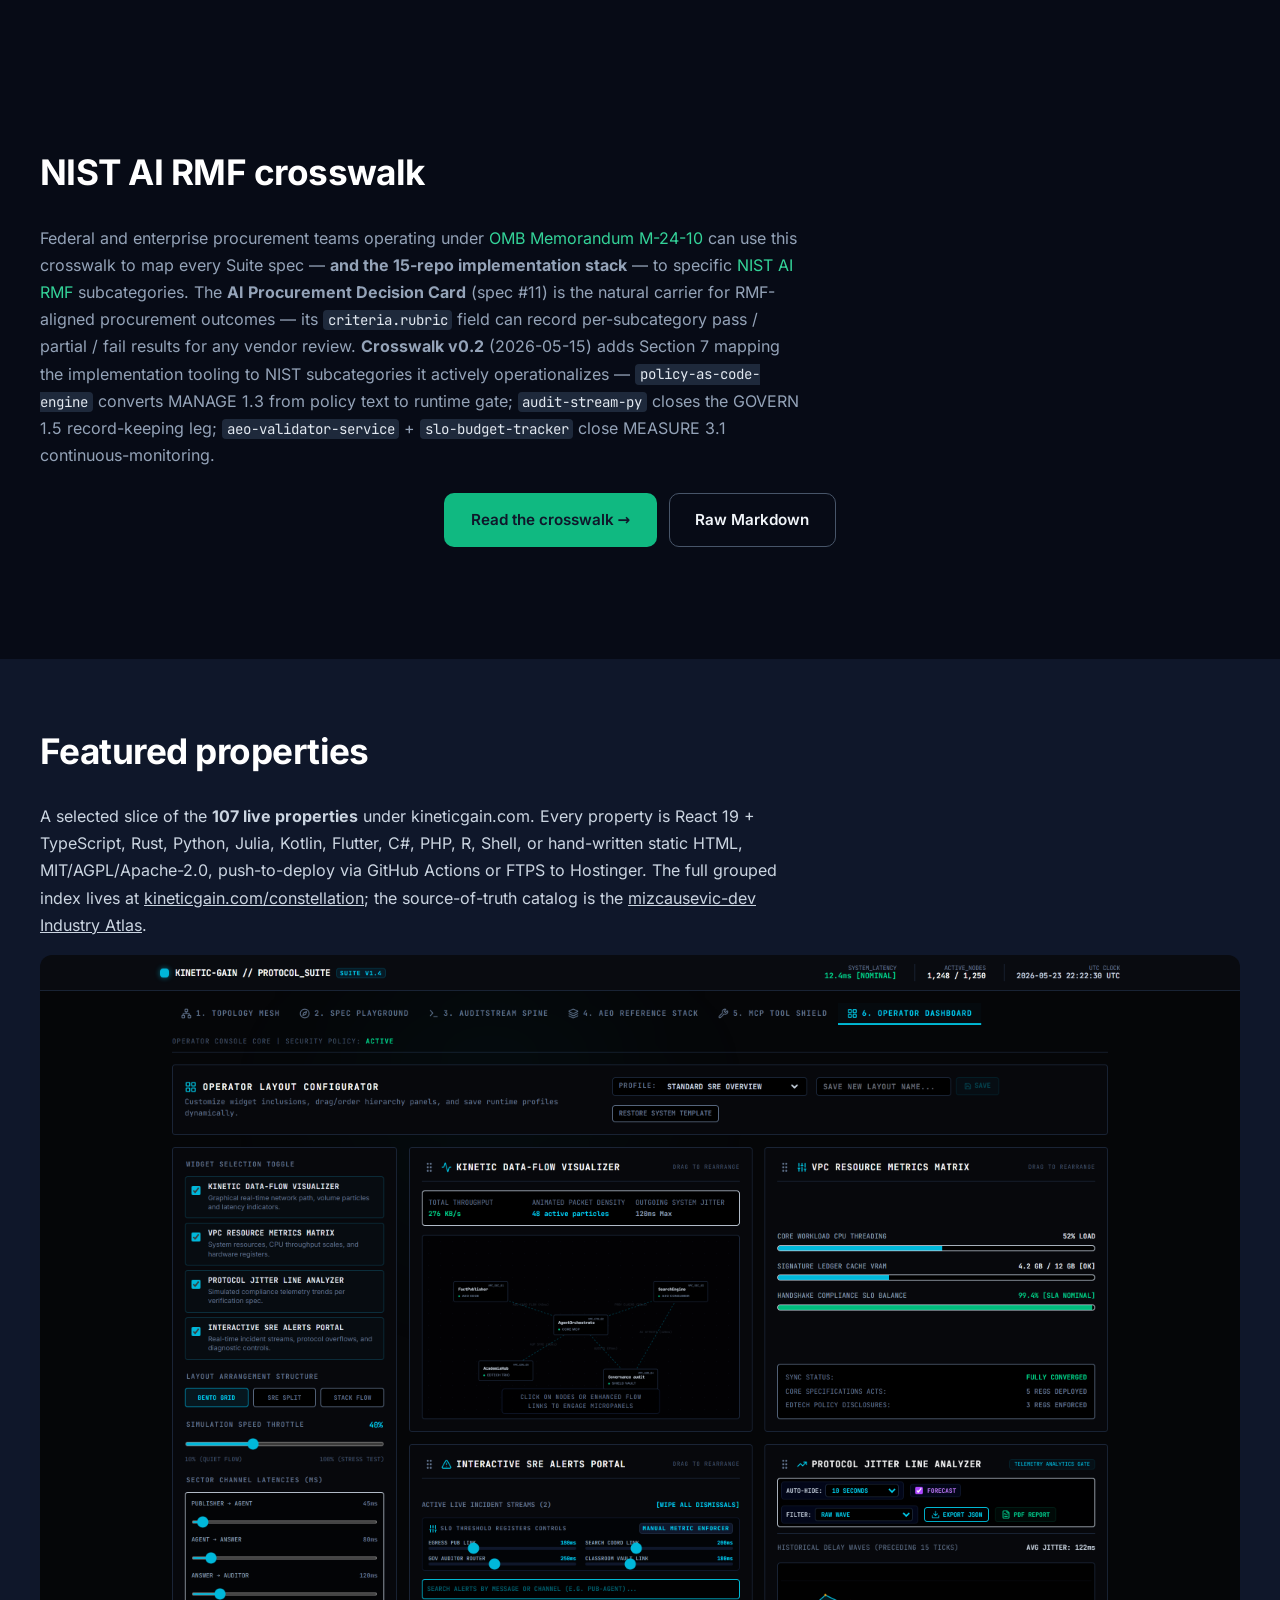
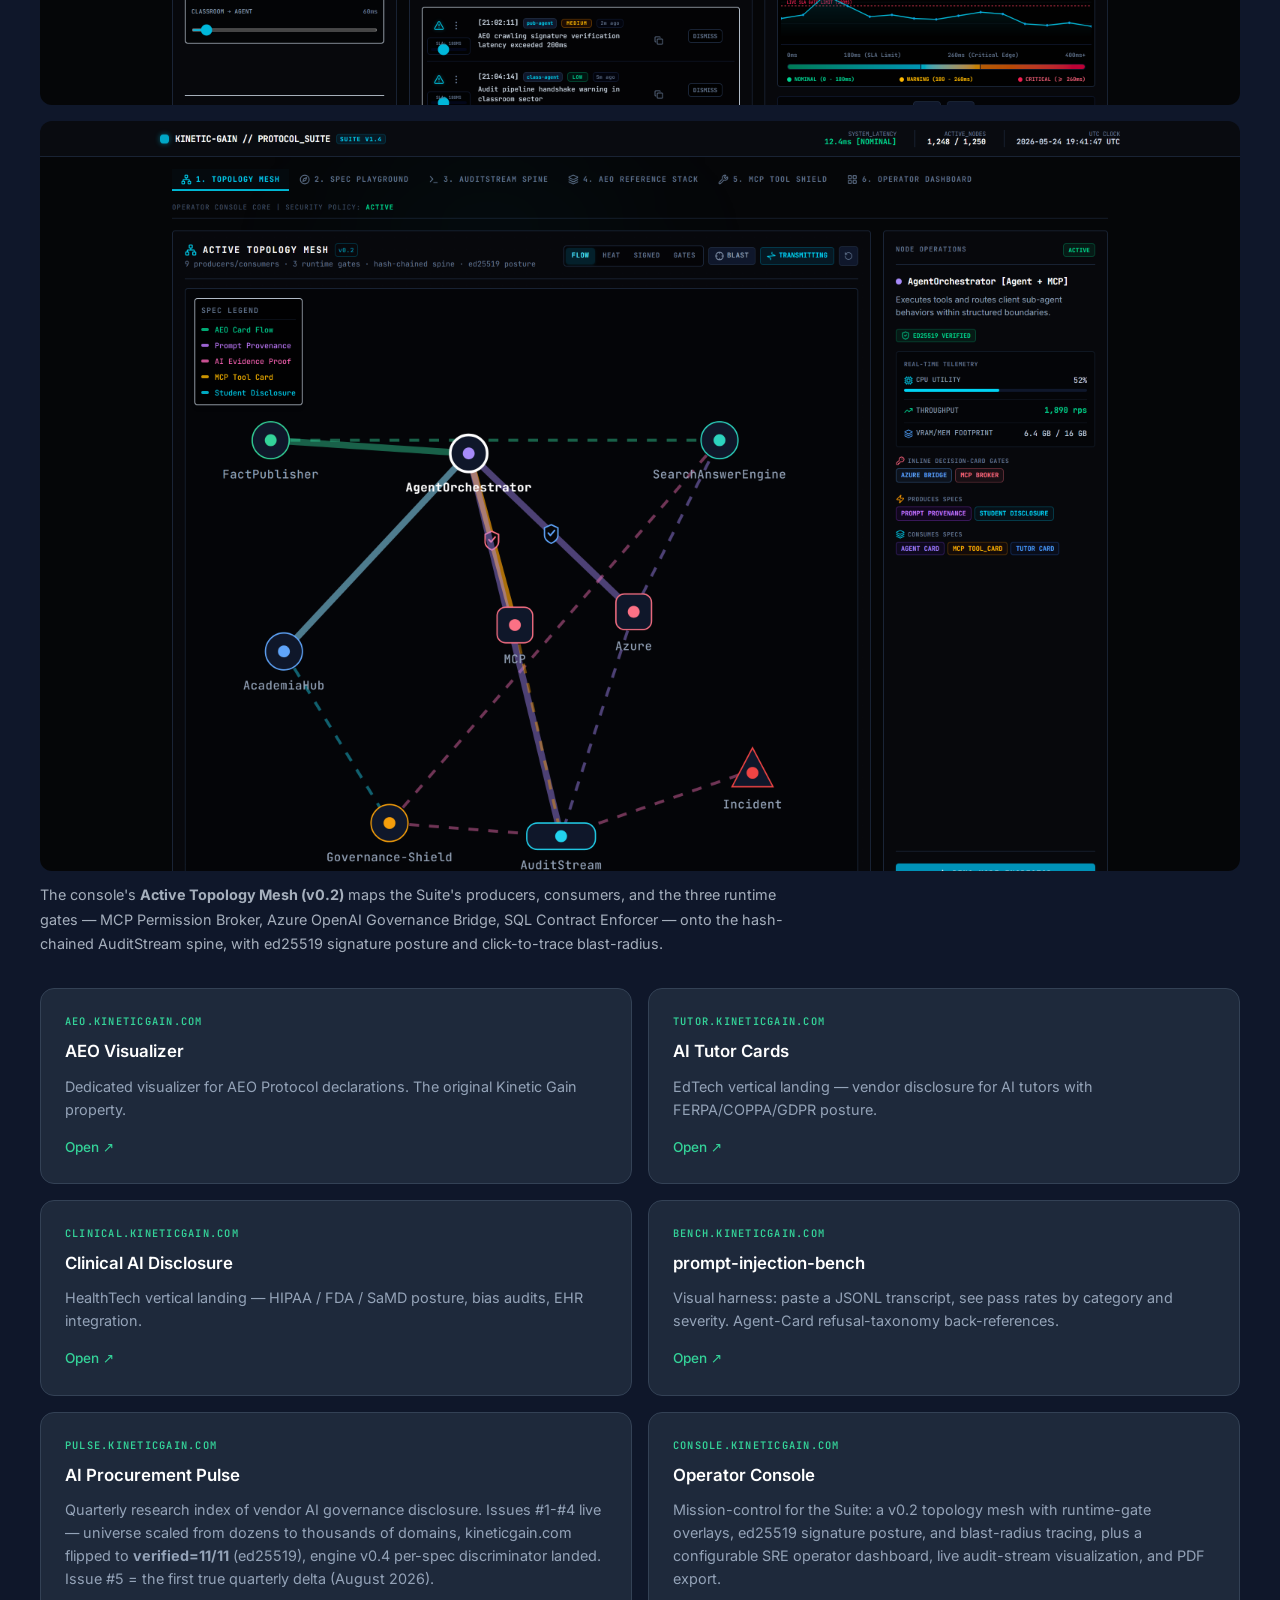
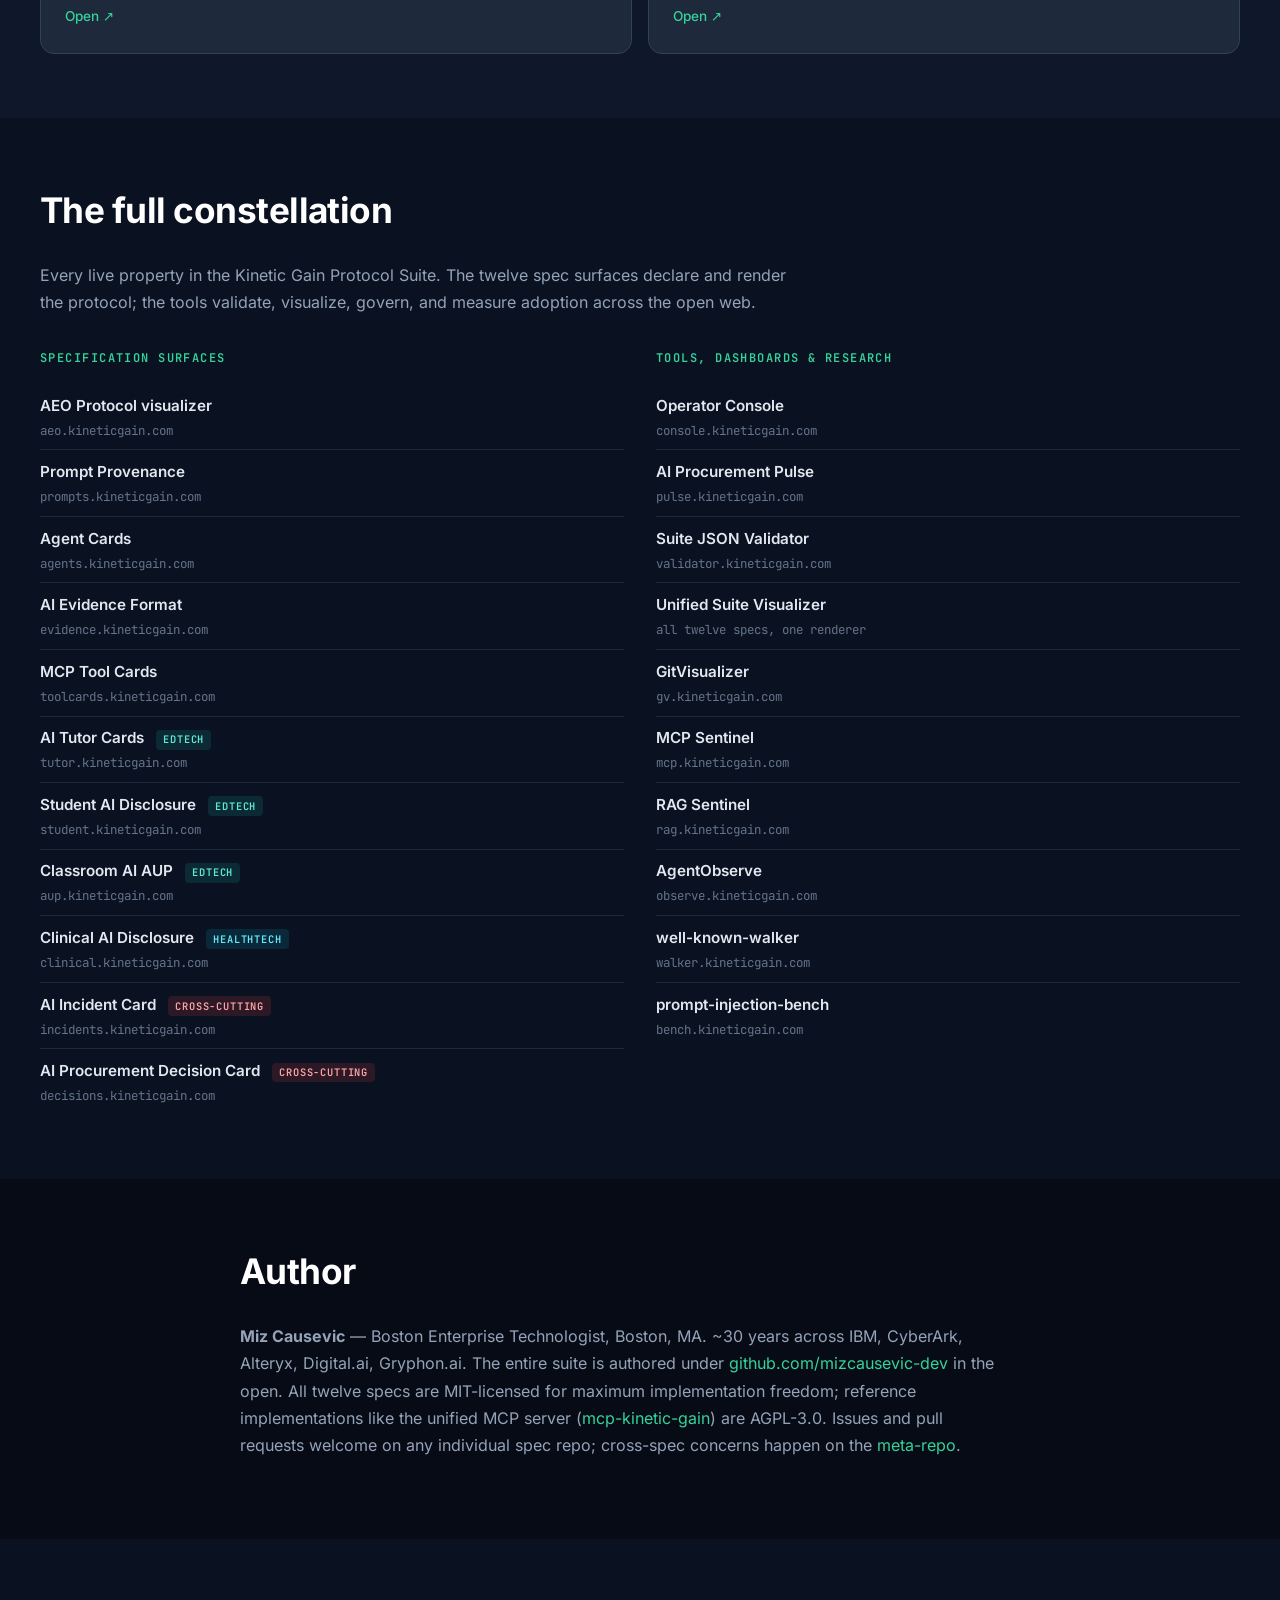
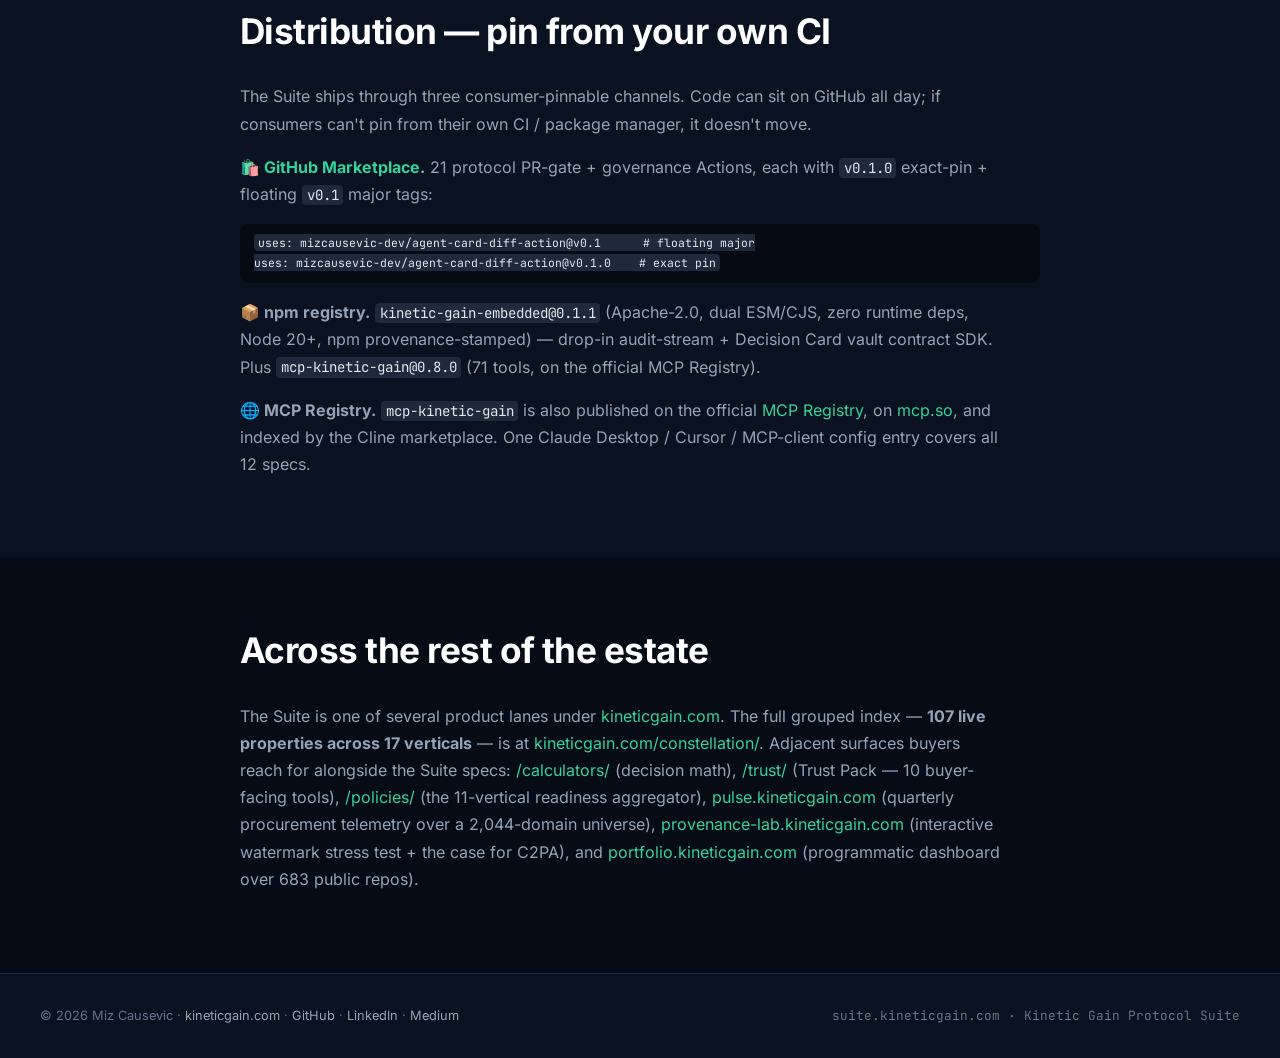
==== commit 8fb2c926: "fix: suite-landing MCP-implemented specs eleven -> twelve (follows canonical Phase 3) Adds the AI Cl" ====
--- a/index.html
+++ b/index.html
@@ -60,10 +60,10 @@
   <main>
     <section class="hero">
       <div class="hero-inner">
-        <span class="pill">v0.1 draft · eleven specs · eleven vertical 6-packs</span>
+        <span class="pill">v0.1 draft · twelve specs · eleven vertical 6-packs</span>
         <h1>Open governance protocols<br /><em>for the agent era.</em></h1>
         <p class="lede">
-          A family of <strong>eleven JSON governance specs the MCP server implements</strong>, for declaring what an AI system is,
+          A family of <strong>twelve JSON governance specs the MCP server implements</strong>, for declaring what an AI system is,
           what it does, what it refuses, what evidence it carries, what regulatory class it falls under,
           and what happens when it fails. Plus <strong>eleven regulated-vertical 6-packs</strong> —
           HealthTech · EdTech · PropTech · InsurTech · HR&nbsp;Tech · FinTech · GovTech · LegalTech ·
@@ -76,7 +76,7 @@
           <a class="btn btn-secondary" href="https://mizcausevic-dev.github.io/kinetic-gain-visualizer/" target="_blank" rel="noreferrer">Open the visualizer</a>
         </div>
         <div class="stats">
-          <div class="stat"><span class="stat-num">11</span><span class="stat-label">Specs</span></div>
+          <div class="stat"><span class="stat-num">12</span><span class="stat-label">Specs</span></div>
           <div class="stat"><span class="stat-num">11</span><span class="stat-label">Vertical 6-packs</span></div>
           <div class="stat"><span class="stat-num">71</span><span class="stat-label">MCP tools</span></div>
           <div class="stat"><span class="stat-num">24</span><span class="stat-label">Implementation repos</span></div>
@@ -90,7 +90,7 @@
         <p class="prose">
           Each spec carries a top-level <code>&lt;name&gt;_version</code> field. The unified visualizer
           auto-detects which spec a document is in by inspecting that field. The MCP server exposes
-          fetch / validate / inspect / cross-spec-join tools for all eleven specs.
+          fetch / validate / inspect / cross-spec-join tools for all twelve specs.
         </p>
 
         <div class="layers">
@@ -172,7 +172,7 @@
 
     <section id="specs" class="block block-tinted">
       <div class="block-inner">
-        <h2>All eleven specs</h2>
+        <h2>All twelve specs</h2>
         <div class="spec-table">
           <table>
             <thead>
@@ -250,6 +250,12 @@
                 <td><code>decision_card_version</code></td>
                 <td><code>/.well-known/decisions/&lt;id&gt;.json</code></td>
               </tr>
+              <tr>
+                <td><a href="https://github.com/mizcausevic-dev/ai-claims-decision-card-spec">AI Claims Decision Card</a> <span class="tag tag-x">InsurTech · insurer-side</span></td>
+                <td>Insurer/adjudicator record that an AI system decided an insurance claim · outcome · underwriting rules applied · content-hashed evidence bundle · human-in-loop · ed25519-signed, hash-chained</td>
+                <td><code>claims_card_version</code></td>
+                <td>— (document-embedded)</td>
+              </tr>
             </tbody>
           </table>
         </div>
@@ -260,13 +266,13 @@
       <div class="block-inner">
         <h2>Two front doors</h2>
         <p class="prose">
-          The hosted validator is the <strong>buyer-side</strong> entry point — paste a vendor's JSON, get a procurement-grade report. The unified MCP server is the <strong>agent-side</strong> entry point — every spec becomes a callable tool. Eleven specs, two front doors.
+          The hosted validator is the <strong>buyer-side</strong> entry point — paste a vendor's JSON, get a procurement-grade report. The unified MCP server is the <strong>agent-side</strong> entry point — every spec becomes a callable tool. Twelve specs, two front doors.
         </p>
         <div class="grid grid-2">
           <a class="card-feature card-feature--blue" href="https://validator.kineticgain.com/" target="_blank" rel="noreferrer">
             <div class="card-feature-eyebrow">VALIDATOR · web</div>
             <h3>validator.kineticgain.com</h3>
-            <p>Paste any Suite JSON in the browser and get a procurement-grade validation report. Auto-detects which of the eleven specs the document belongs to via its <code>*_version</code> field, then validates against the canonical JSON Schema 2020-12. Errors surface as inline markers in a Monaco editor with line numbers.</p>
+            <p>Paste any Suite JSON in the browser and get a procurement-grade validation report. Auto-detects which of the twelve specs the document belongs to via its <code>*_version</code> field, then validates against the canonical JSON Schema 2020-12. Errors surface as inline markers in a Monaco editor with line numbers.</p>
             <pre style="background: rgba(0,0,0,.4); padding: 10px 14px; border-radius: 8px; margin: 12px 0; overflow-x: auto; font-size: 13px; line-height: 1.5;"><code>open https://validator.kineticgain.com</code></pre>
             <ul class="card-feature-list">
               <li><strong>10 schemas bundled</strong> — no network at validation time</li>
@@ -522,7 +528,7 @@
     <section id="constellation" class="block block-tinted">
       <div class="block-inner">
         <h2>The full constellation</h2>
-        <p class="prose">Every live property in the Kinetic Gain Protocol Suite. The eleven spec surfaces declare and render the protocol; the tools validate, visualize, govern, and measure adoption across the open web.</p>
+        <p class="prose">Every live property in the Kinetic Gain Protocol Suite. The twelve spec surfaces declare and render the protocol; the tools validate, visualize, govern, and measure adoption across the open web.</p>
         <div class="constellation">
           <div>
             <h3>Specification surfaces</h3>
@@ -546,7 +552,7 @@
               <li><a href="https://console.kineticgain.com">Operator Console</a><span class="sub">console.kineticgain.com</span></li>
               <li><a href="https://pulse.kineticgain.com">AI Procurement Pulse</a><span class="sub">pulse.kineticgain.com</span></li>
               <li><a href="https://validator.kineticgain.com">Suite JSON Validator</a><span class="sub">validator.kineticgain.com</span></li>
-              <li><a href="https://mizcausevic-dev.github.io/kinetic-gain-visualizer/">Unified Suite Visualizer</a><span class="sub">all eleven specs, one renderer</span></li>
+              <li><a href="https://mizcausevic-dev.github.io/kinetic-gain-visualizer/">Unified Suite Visualizer</a><span class="sub">all twelve specs, one renderer</span></li>
               <li><a href="https://gv.kineticgain.com">GitVisualizer</a><span class="sub">gv.kineticgain.com</span></li>
               <li><a href="https://mcp.kineticgain.com">MCP Sentinel</a><span class="sub">mcp.kineticgain.com</span></li>
               <li><a href="https://rag.kineticgain.com">RAG Sentinel</a><span class="sub">rag.kineticgain.com</span></li>
@@ -563,7 +569,7 @@
       <div class="block-inner block-narrow">
         <h2>Author</h2>
         <p class="prose">
-          <strong>Miz Causevic</strong> — Boston Enterprise Technologist, Boston, MA. ~30 years across IBM, CyberArk, Alteryx, Digital.ai, Gryphon.ai. The entire suite is authored under <a href="https://github.com/mizcausevic-dev" target="_blank" rel="noreferrer">github.com/mizcausevic-dev</a> in the open. All eleven specs are MIT-licensed for maximum implementation freedom; reference implementations like the unified MCP server (<a href="https://github.com/mizcausevic-dev/mcp-kinetic-gain" target="_blank" rel="noreferrer">mcp-kinetic-gain</a>) are AGPL-3.0. Issues and pull requests welcome on any individual spec repo; cross-spec concerns happen on the <a href="https://github.com/mizcausevic-dev/kinetic-gain-protocol-suite" target="_blank" rel="noreferrer">meta-repo</a>.
+          <strong>Miz Causevic</strong> — Boston Enterprise Technologist, Boston, MA. ~30 years across IBM, CyberArk, Alteryx, Digital.ai, Gryphon.ai. The entire suite is authored under <a href="https://github.com/mizcausevic-dev" target="_blank" rel="noreferrer">github.com/mizcausevic-dev</a> in the open. All twelve specs are MIT-licensed for maximum implementation freedom; reference implementations like the unified MCP server (<a href="https://github.com/mizcausevic-dev/mcp-kinetic-gain" target="_blank" rel="noreferrer">mcp-kinetic-gain</a>) are AGPL-3.0. Issues and pull requests welcome on any individual spec repo; cross-spec concerns happen on the <a href="https://github.com/mizcausevic-dev/kinetic-gain-protocol-suite" target="_blank" rel="noreferrer">meta-repo</a>.
         </p>
       </div>
     </section>
@@ -592,7 +598,7 @@
           <strong>🌐 MCP Registry.</strong>
           <code>mcp-kinetic-gain</code> is also published on the official <a href="https://registry.modelcontextprotocol.io" target="_blank" rel="noreferrer">MCP Registry</a>, on
           <a href="https://mcp.so" target="_blank" rel="noreferrer">mcp.so</a>, and indexed by the Cline marketplace.
-          One Claude Desktop / Cursor / MCP-client config entry covers all 11 specs.
+          One Claude Desktop / Cursor / MCP-client config entry covers all 12 specs.
         </p>
       </div>
     </section>
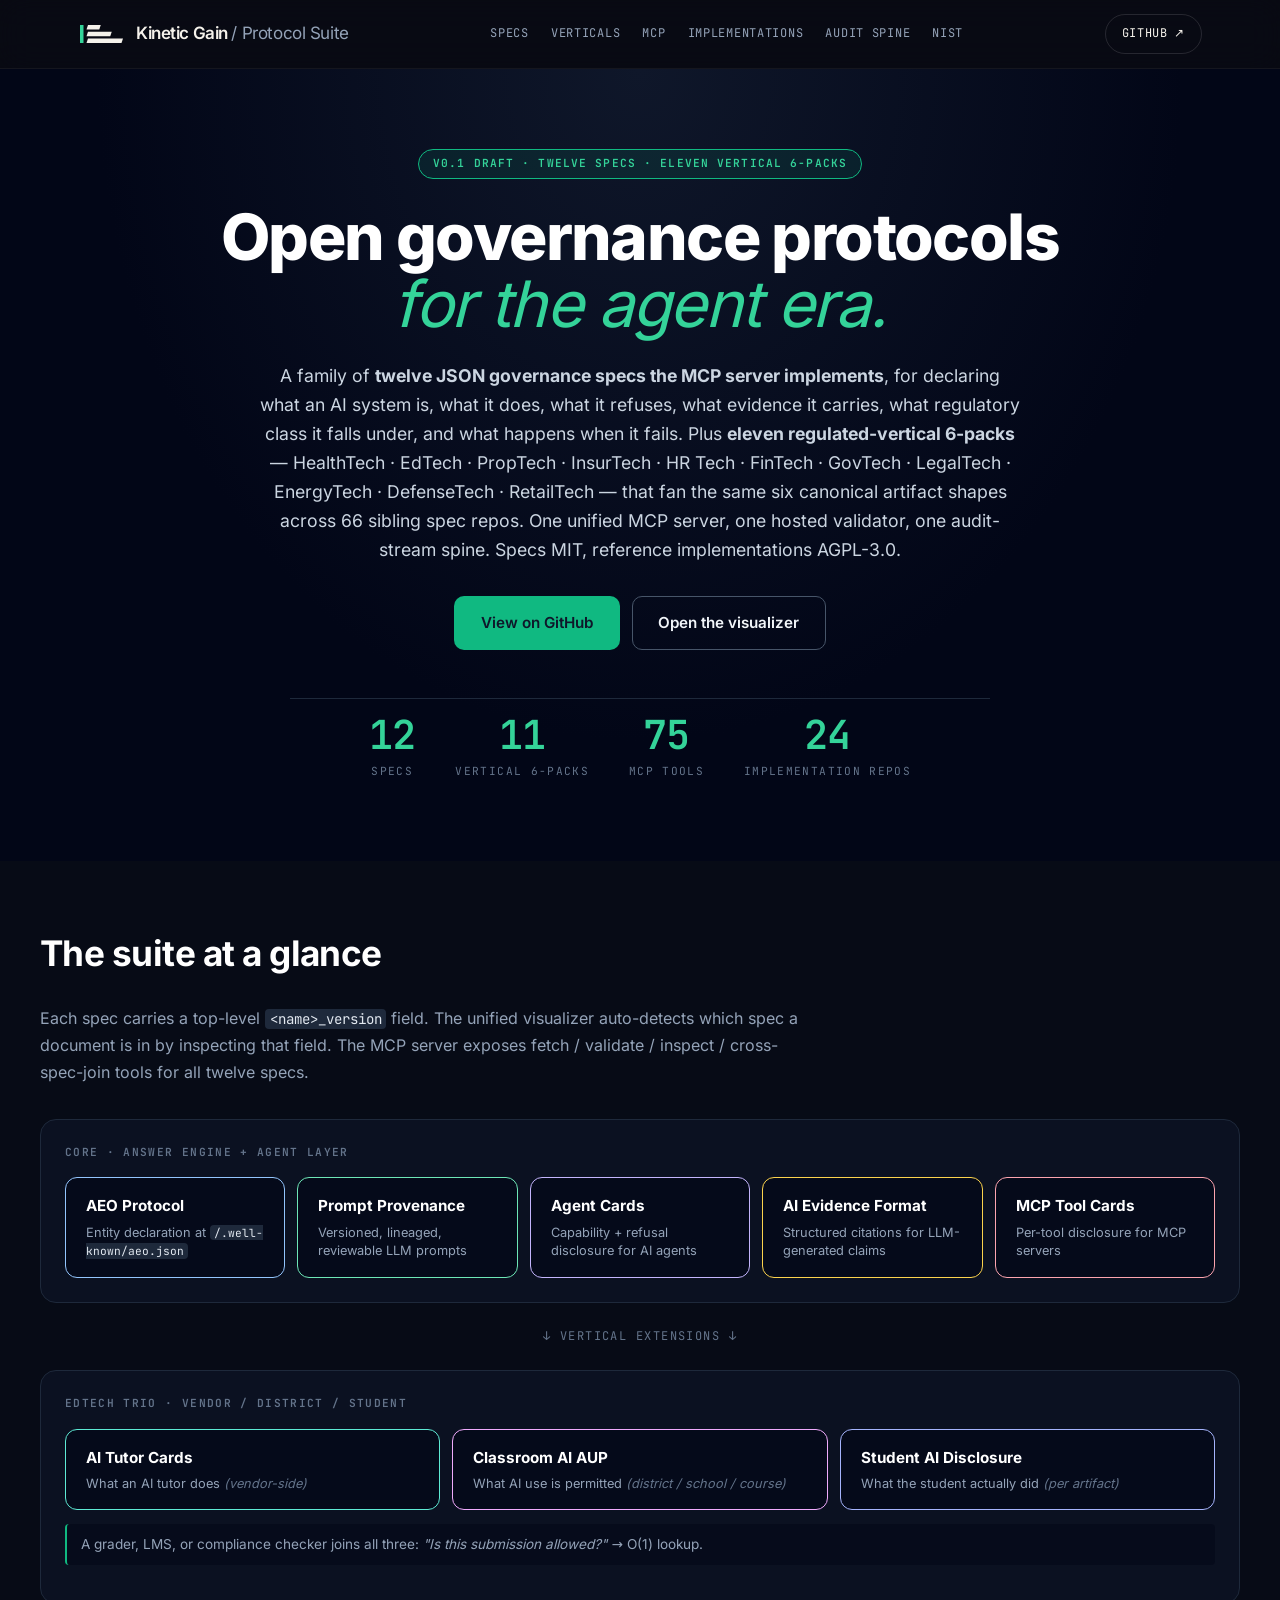
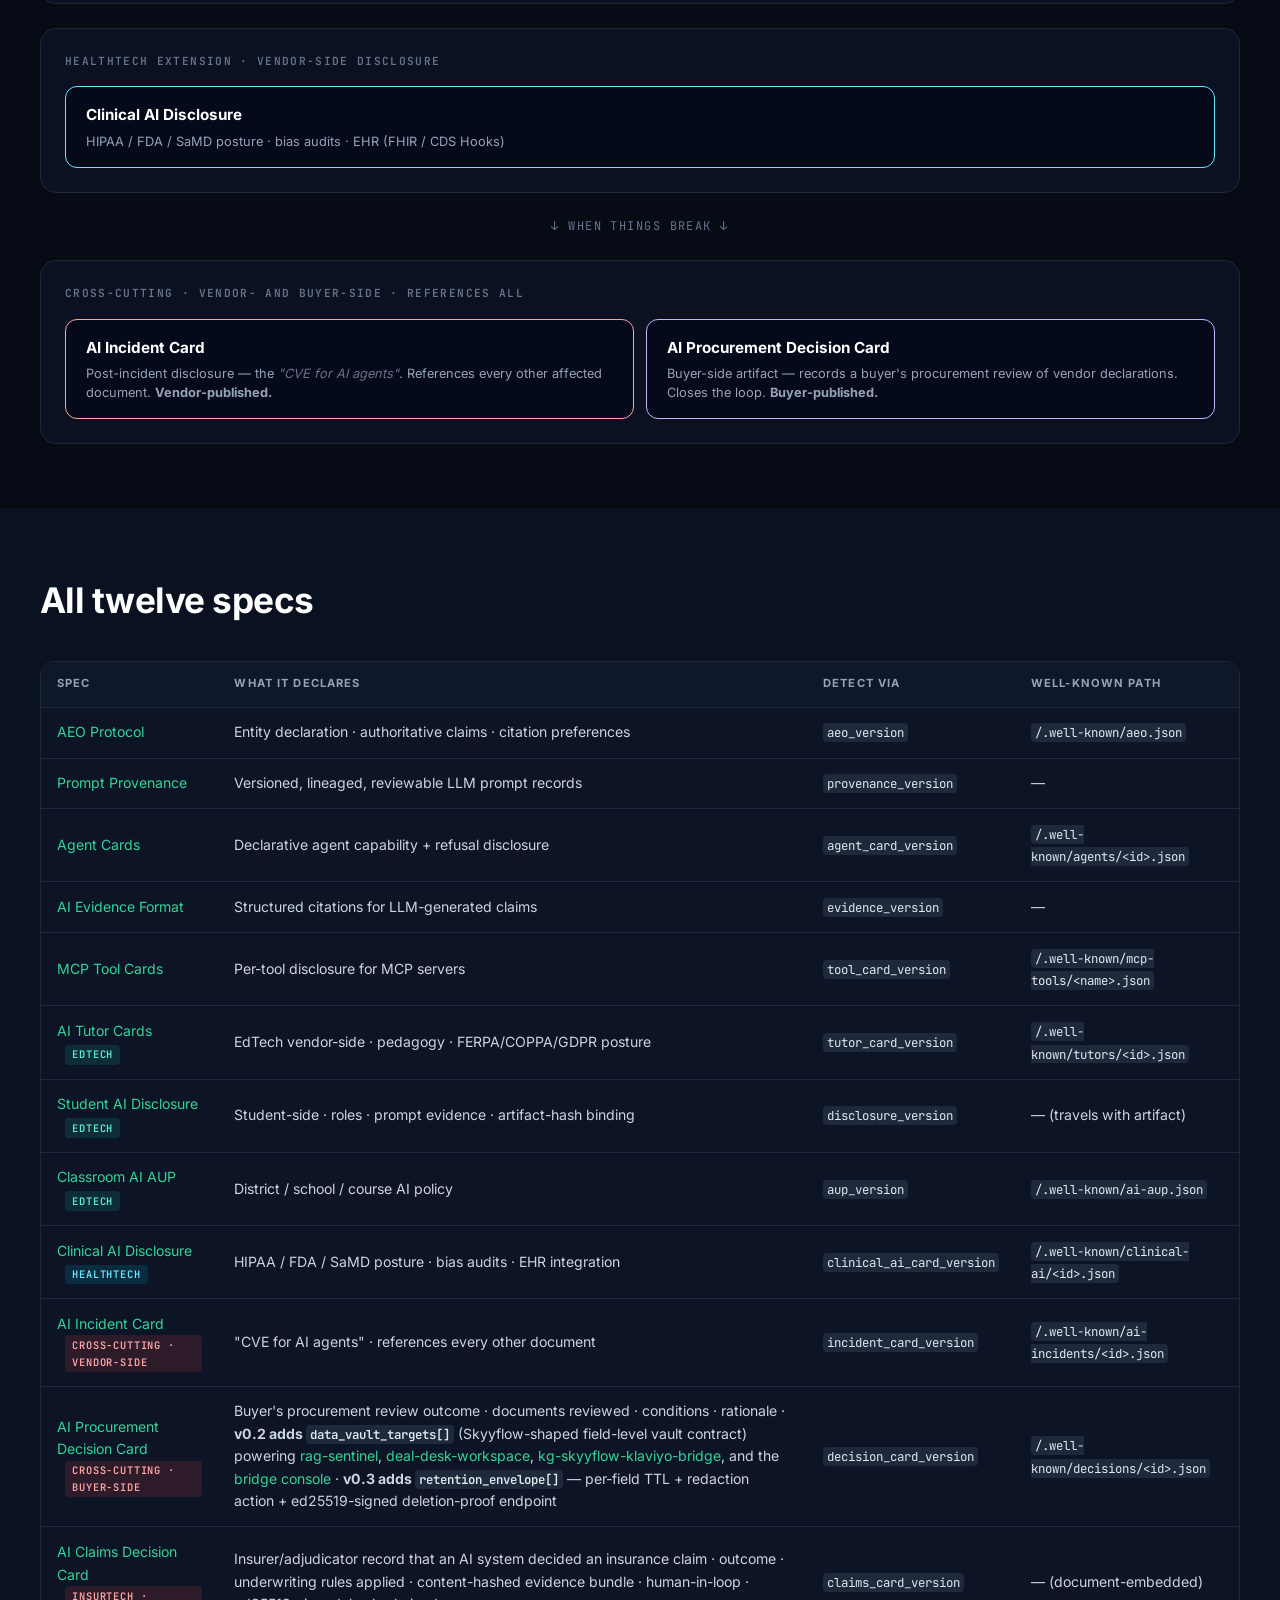
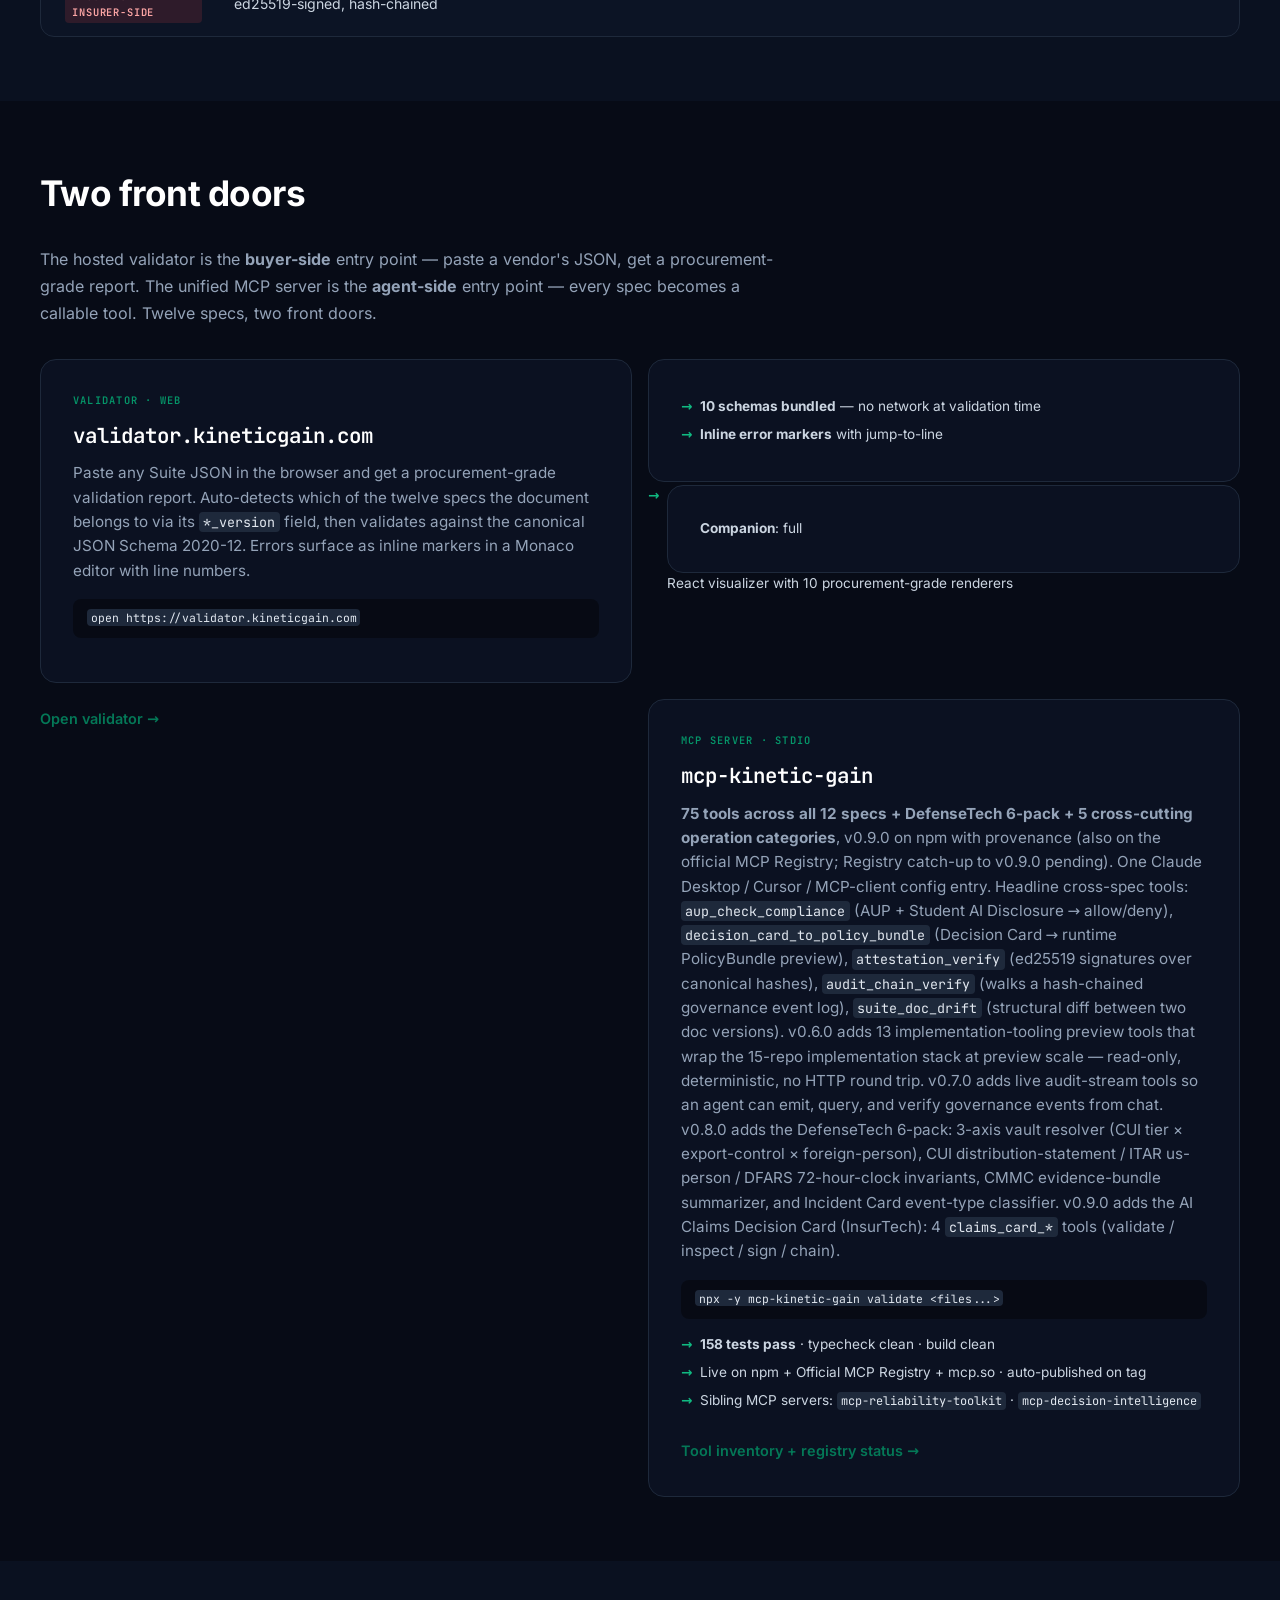
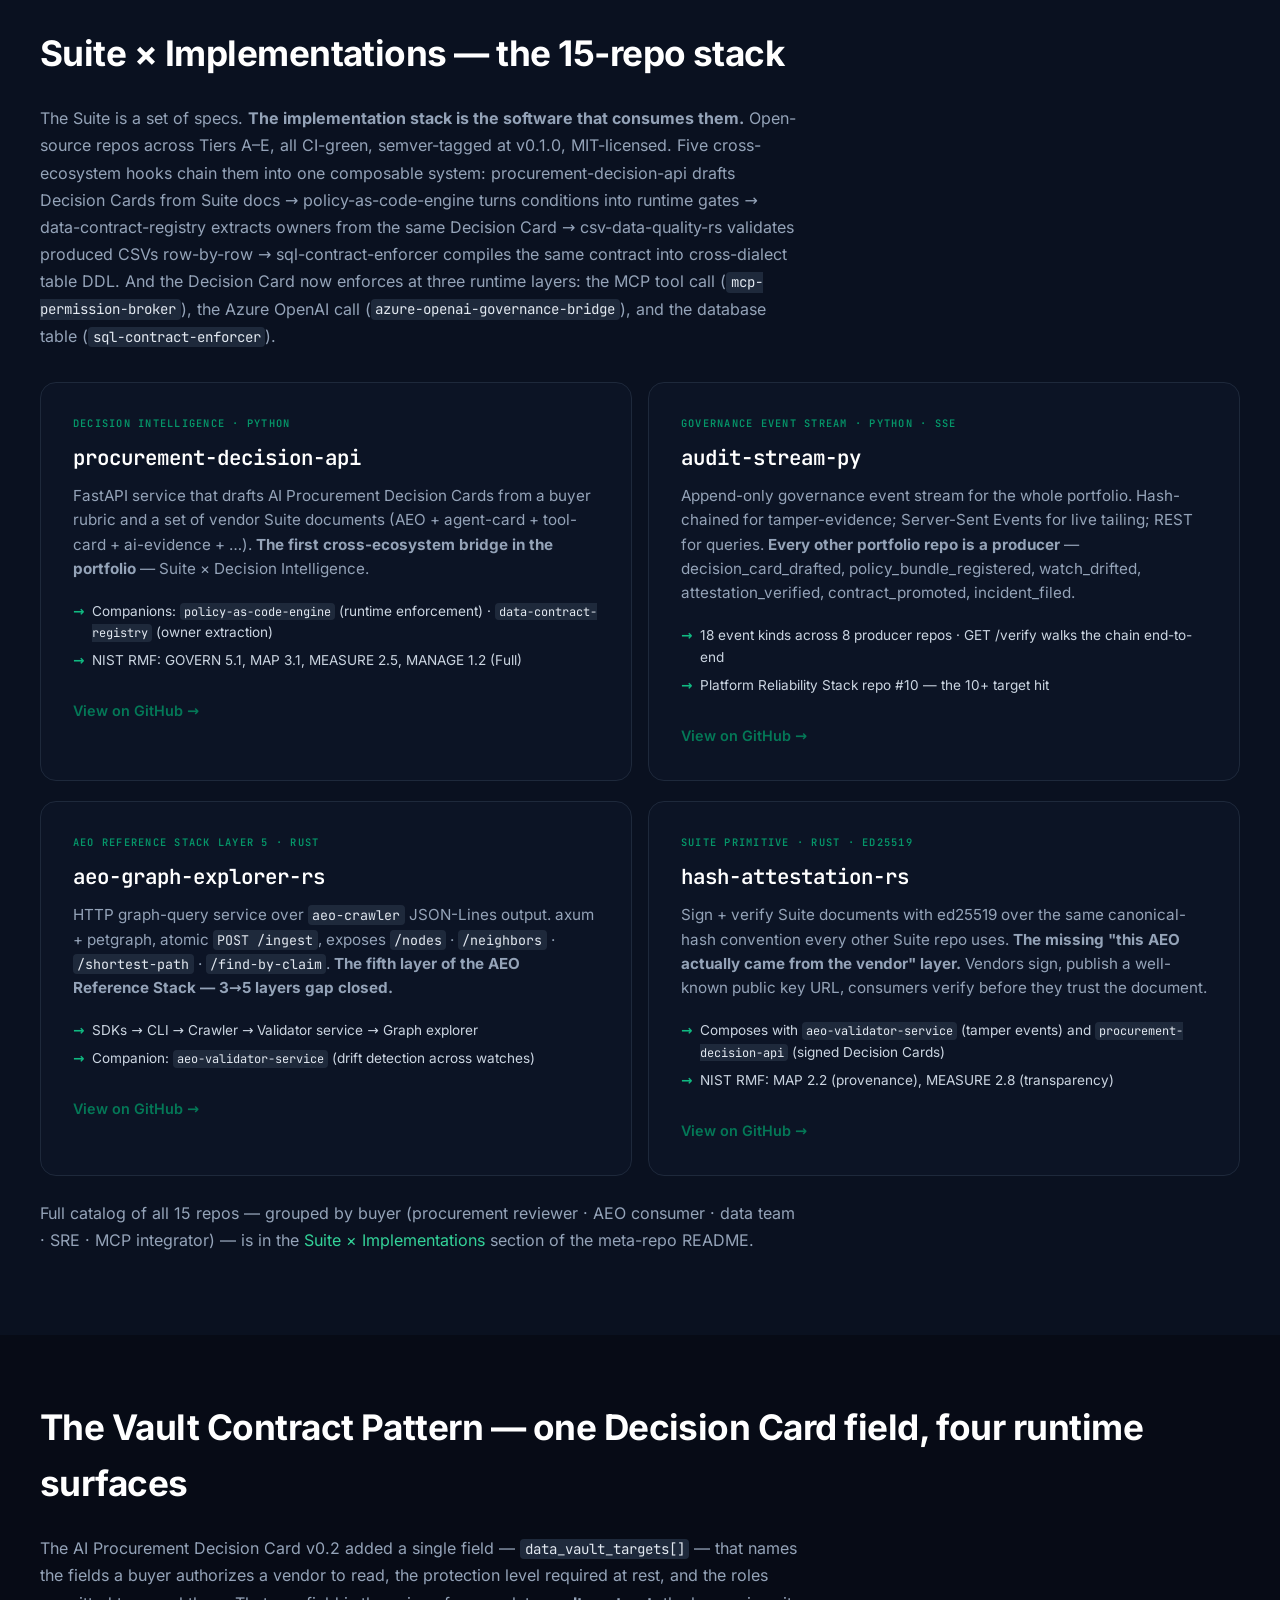
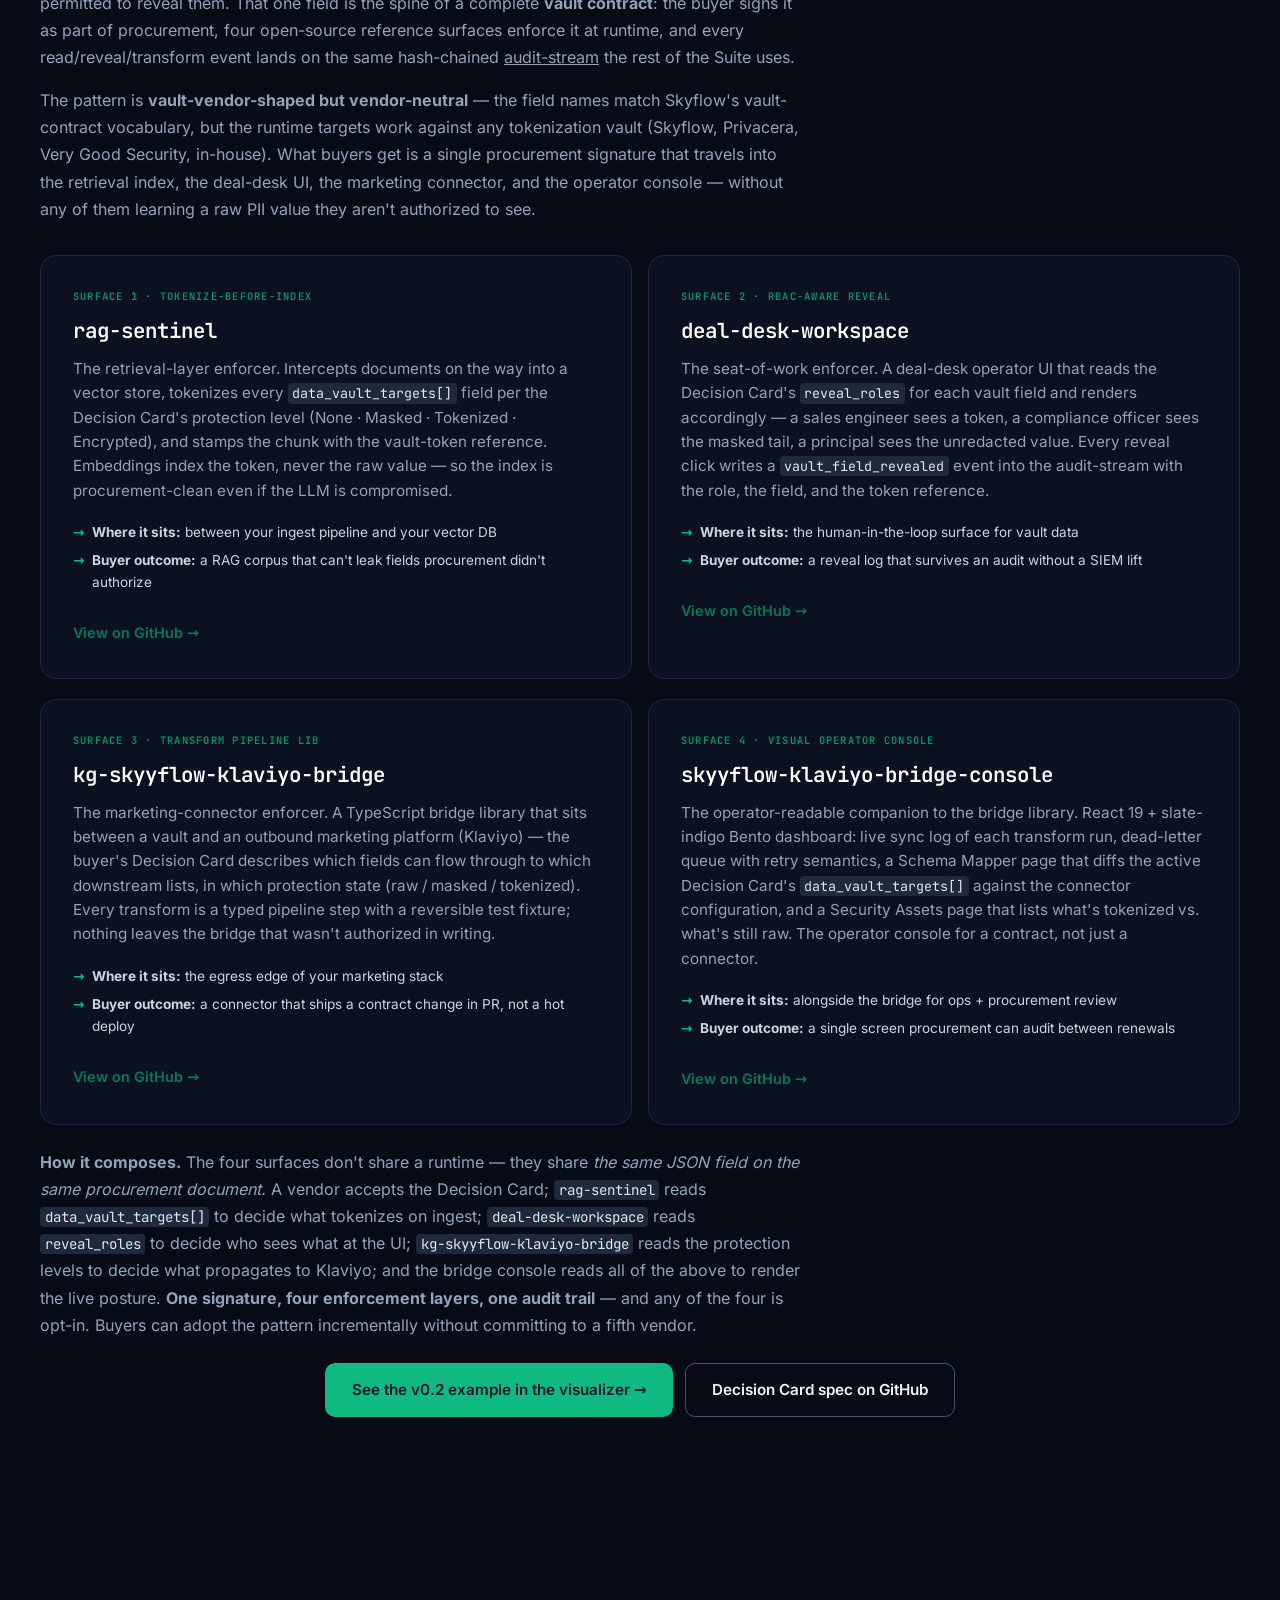
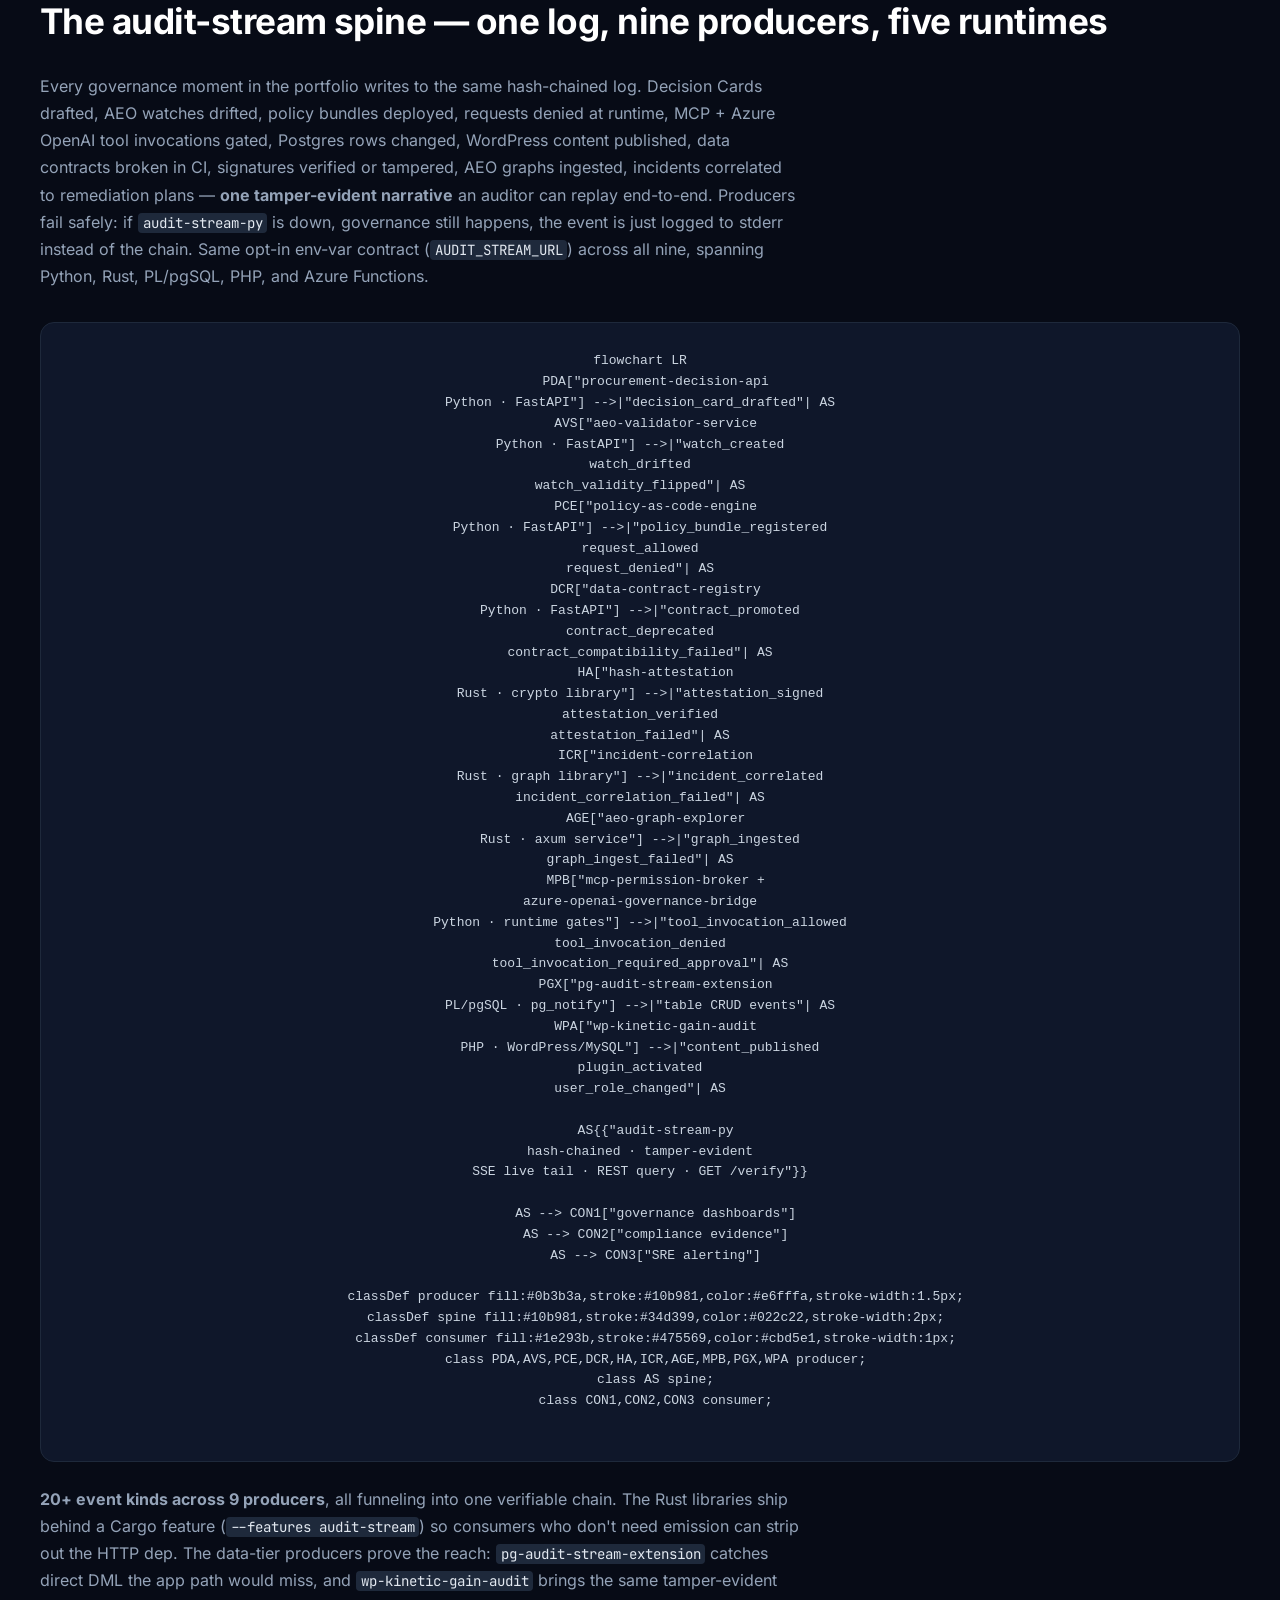
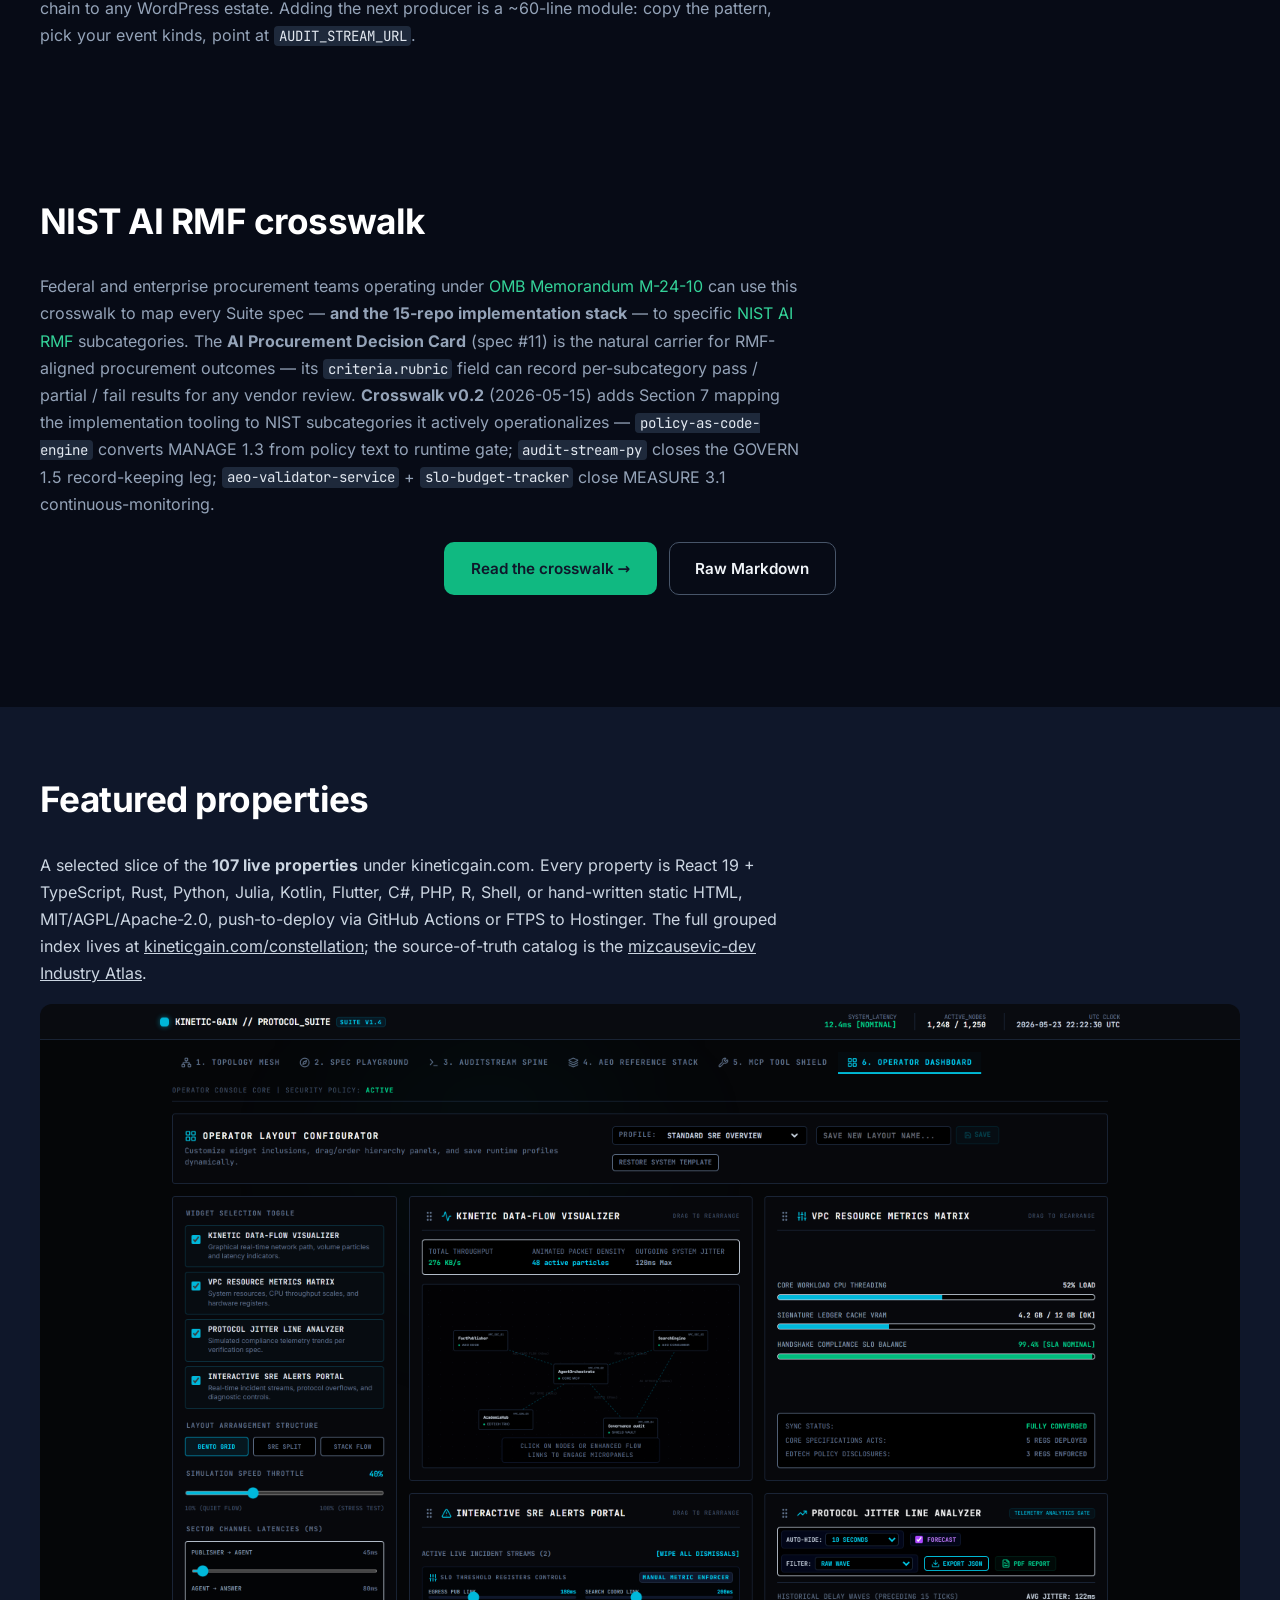
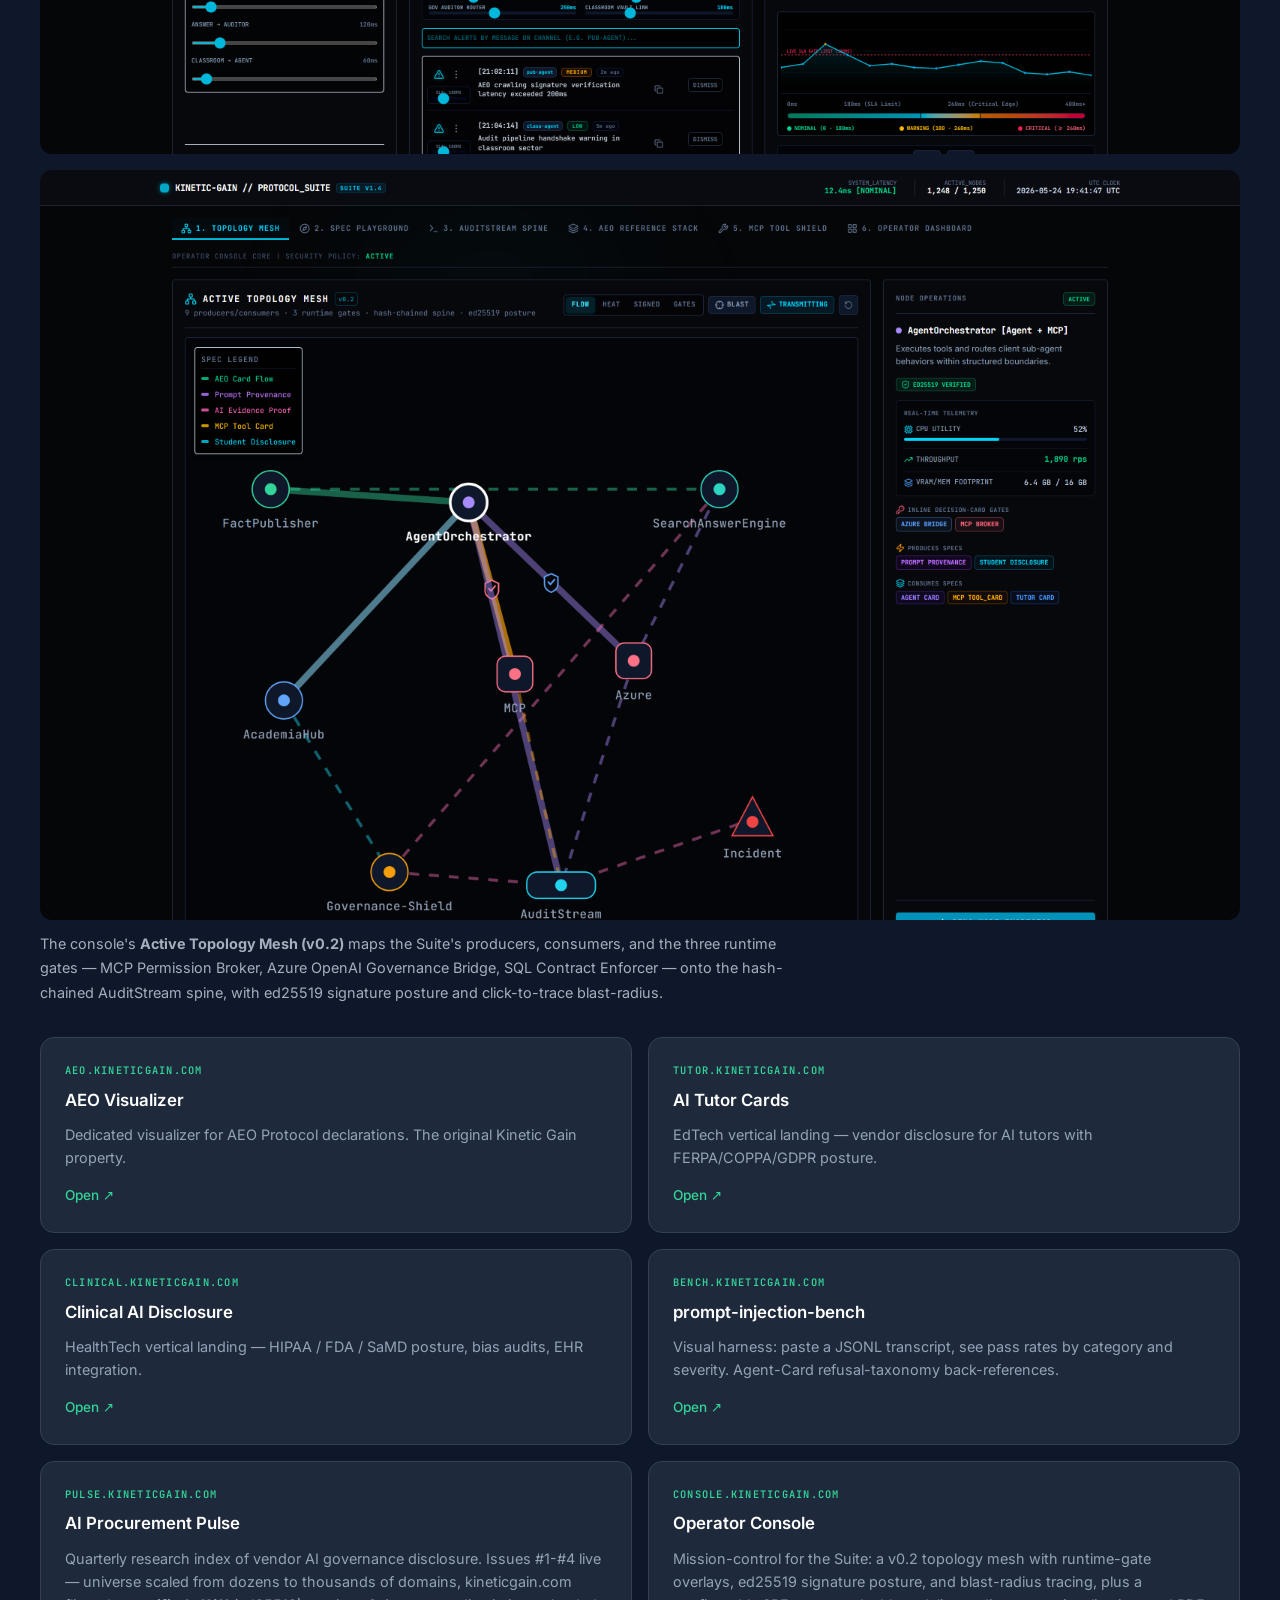
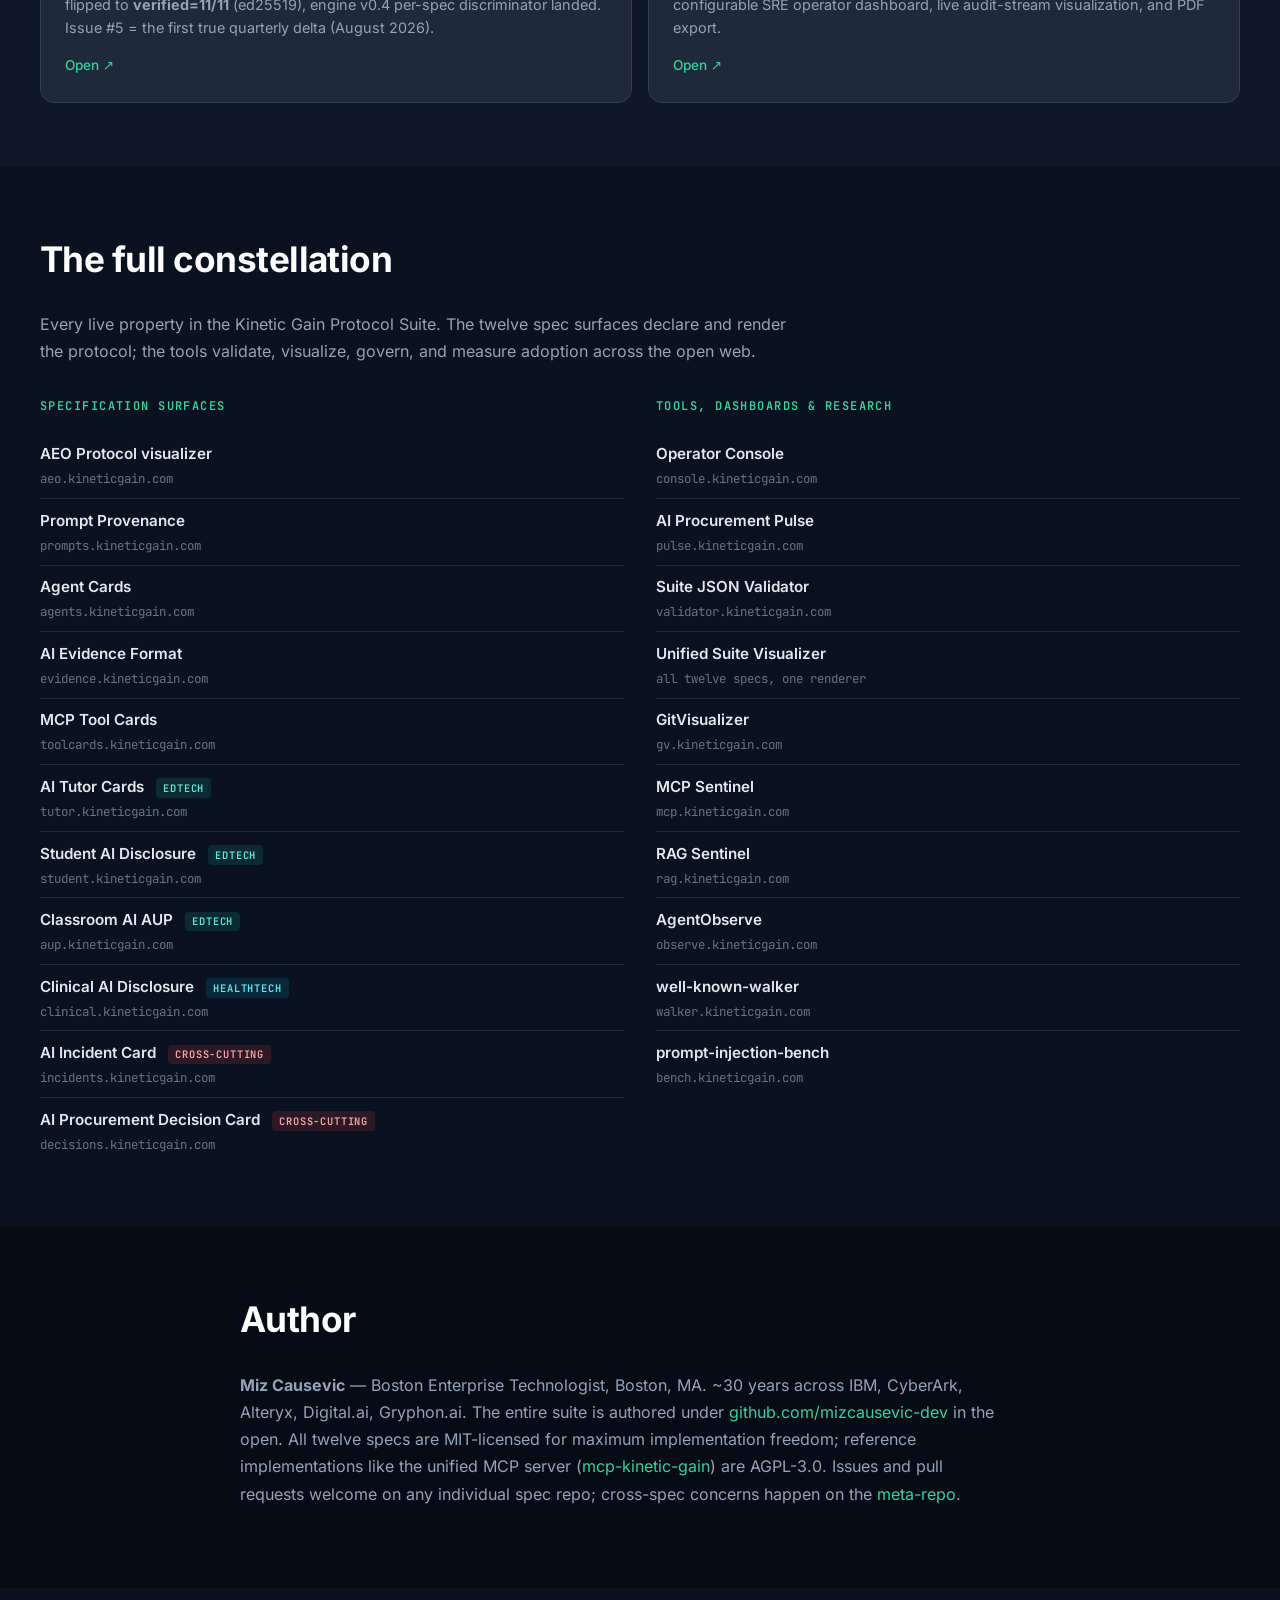
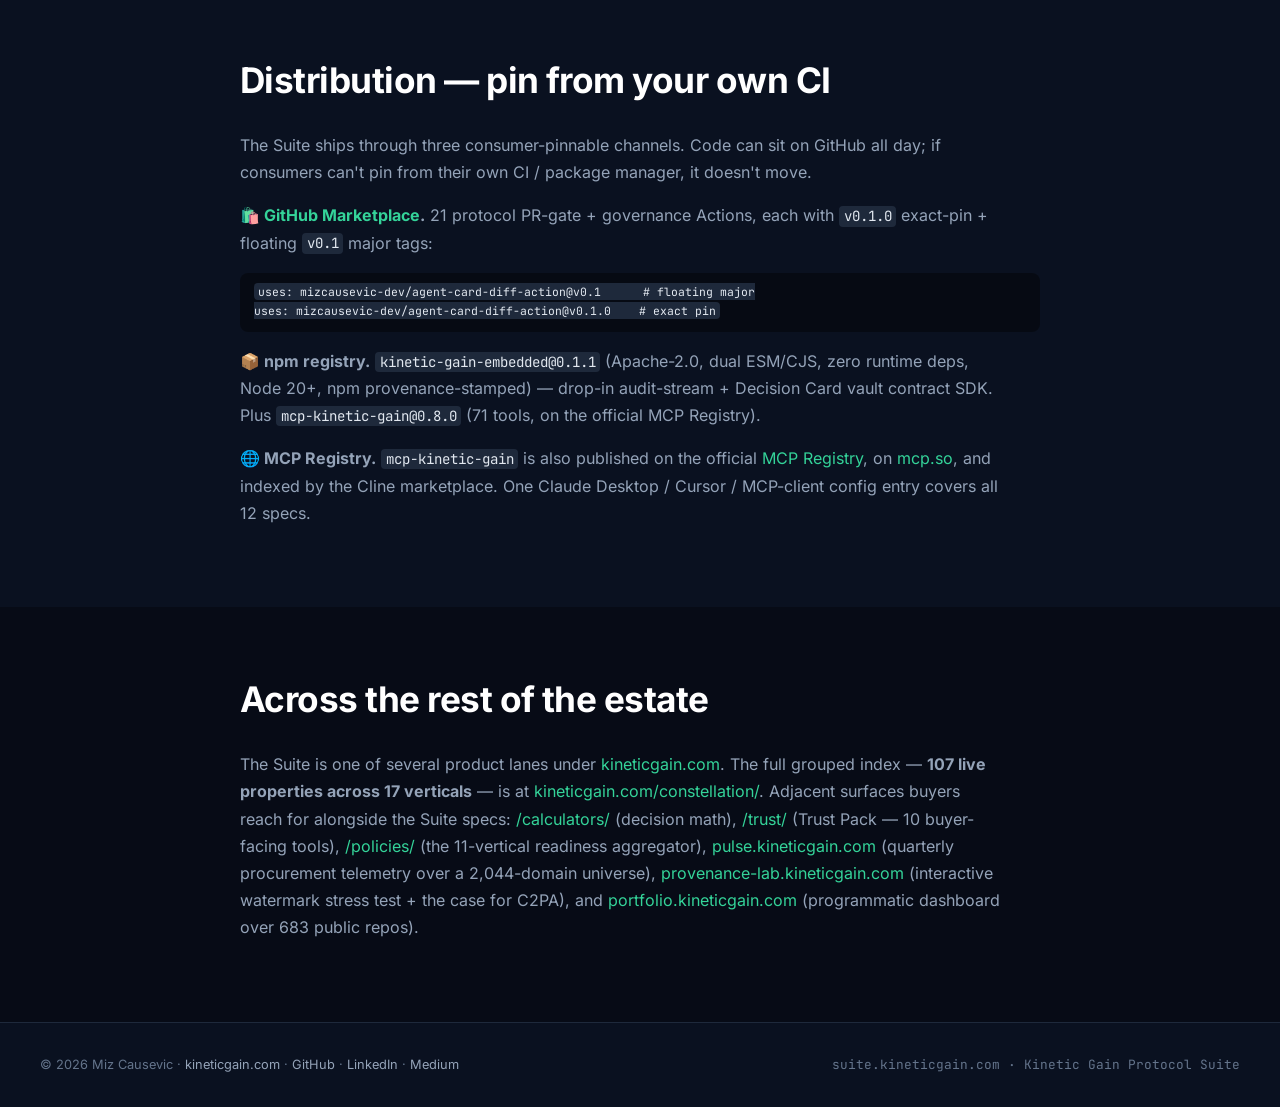
==== commit cd06c367: "fix: suite-landing MCP published scope 71/v0.8.0 -> 75/v0.9.0 (npm live) mcp-kinetic-gain v0.9.0 pub" ====
--- a/index.html
+++ b/index.html
@@ -78,7 +78,7 @@
         <div class="stats">
           <div class="stat"><span class="stat-num">12</span><span class="stat-label">Specs</span></div>
           <div class="stat"><span class="stat-num">11</span><span class="stat-label">Vertical 6-packs</span></div>
-          <div class="stat"><span class="stat-num">71</span><span class="stat-label">MCP tools</span></div>
+          <div class="stat"><span class="stat-num">75</span><span class="stat-label">MCP tools</span></div>
           <div class="stat"><span class="stat-num">24</span><span class="stat-label">Implementation repos</span></div>
         </div>
       </div>
@@ -284,7 +284,7 @@
           <a class="card-feature card-feature--emerald" href="/mcp/">
             <div class="card-feature-eyebrow">MCP SERVER · stdio</div>
             <h3>mcp-kinetic-gain</h3>
-            <p><strong>71 tools across all 11 specs + DefenseTech 6-pack + 5 cross-cutting operation categories</strong>, v0.8.0, published on npm with provenance and on the official MCP Registry. One Claude Desktop / Cursor / MCP-client config entry. Headline cross-spec tools: <code>aup_check_compliance</code> (AUP + Student AI Disclosure → allow/deny), <code>decision_card_to_policy_bundle</code> (Decision Card → runtime PolicyBundle preview), <code>attestation_verify</code> (ed25519 signatures over canonical hashes), <code>audit_chain_verify</code> (walks a hash-chained governance event log), <code>suite_doc_drift</code> (structural diff between two doc versions). v0.6.0 adds 13 implementation-tooling preview tools that wrap the 15-repo implementation stack at preview scale — read-only, deterministic, no HTTP round trip. v0.7.0 adds live audit-stream tools so an agent can emit, query, and verify governance events from chat. v0.8.0 adds the DefenseTech 6-pack: 3-axis vault resolver (CUI tier × export-control × foreign-person), CUI distribution-statement / ITAR us-person / DFARS 72-hour-clock invariants, CMMC evidence-bundle summarizer, and Incident Card event-type classifier.</p>
+            <p><strong>75 tools across all 12 specs + DefenseTech 6-pack + 5 cross-cutting operation categories</strong>, v0.9.0 on npm with provenance (also on the official MCP Registry; Registry catch-up to v0.9.0 pending). One Claude Desktop / Cursor / MCP-client config entry. Headline cross-spec tools: <code>aup_check_compliance</code> (AUP + Student AI Disclosure → allow/deny), <code>decision_card_to_policy_bundle</code> (Decision Card → runtime PolicyBundle preview), <code>attestation_verify</code> (ed25519 signatures over canonical hashes), <code>audit_chain_verify</code> (walks a hash-chained governance event log), <code>suite_doc_drift</code> (structural diff between two doc versions). v0.6.0 adds 13 implementation-tooling preview tools that wrap the 15-repo implementation stack at preview scale — read-only, deterministic, no HTTP round trip. v0.7.0 adds live audit-stream tools so an agent can emit, query, and verify governance events from chat. v0.8.0 adds the DefenseTech 6-pack: 3-axis vault resolver (CUI tier × export-control × foreign-person), CUI distribution-statement / ITAR us-person / DFARS 72-hour-clock invariants, CMMC evidence-bundle summarizer, and Incident Card event-type classifier. v0.9.0 adds the AI Claims Decision Card (InsurTech): 4 <code>claims_card_*</code> tools (validate / inspect / sign / chain).</p>
             <pre style="background: rgba(0,0,0,.4); padding: 10px 14px; border-radius: 8px; margin: 12px 0; overflow-x: auto; font-size: 13px; line-height: 1.5;"><code>npx -y mcp-kinetic-gain validate &lt;files...&gt;</code></pre>
             <ul class="card-feature-list">
               <li><strong>158 tests pass</strong> · typecheck clean · build clean</li>
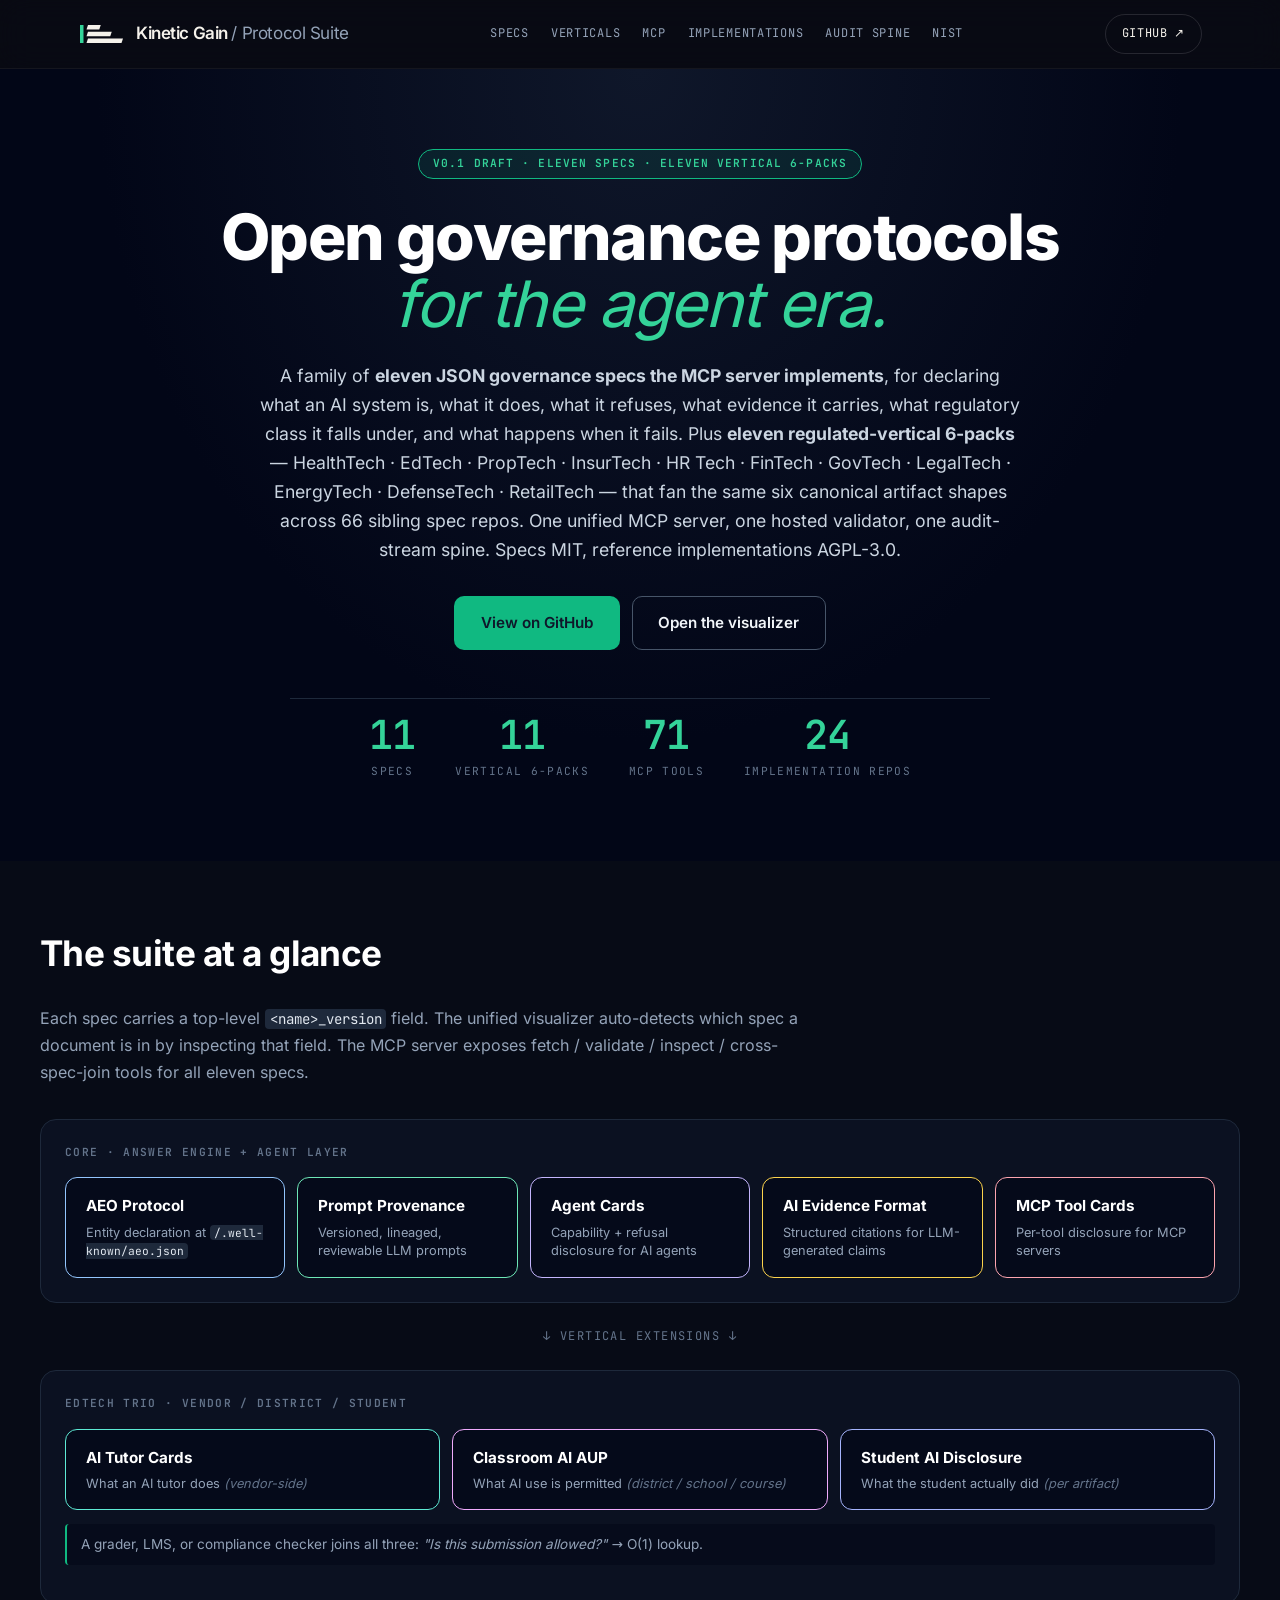
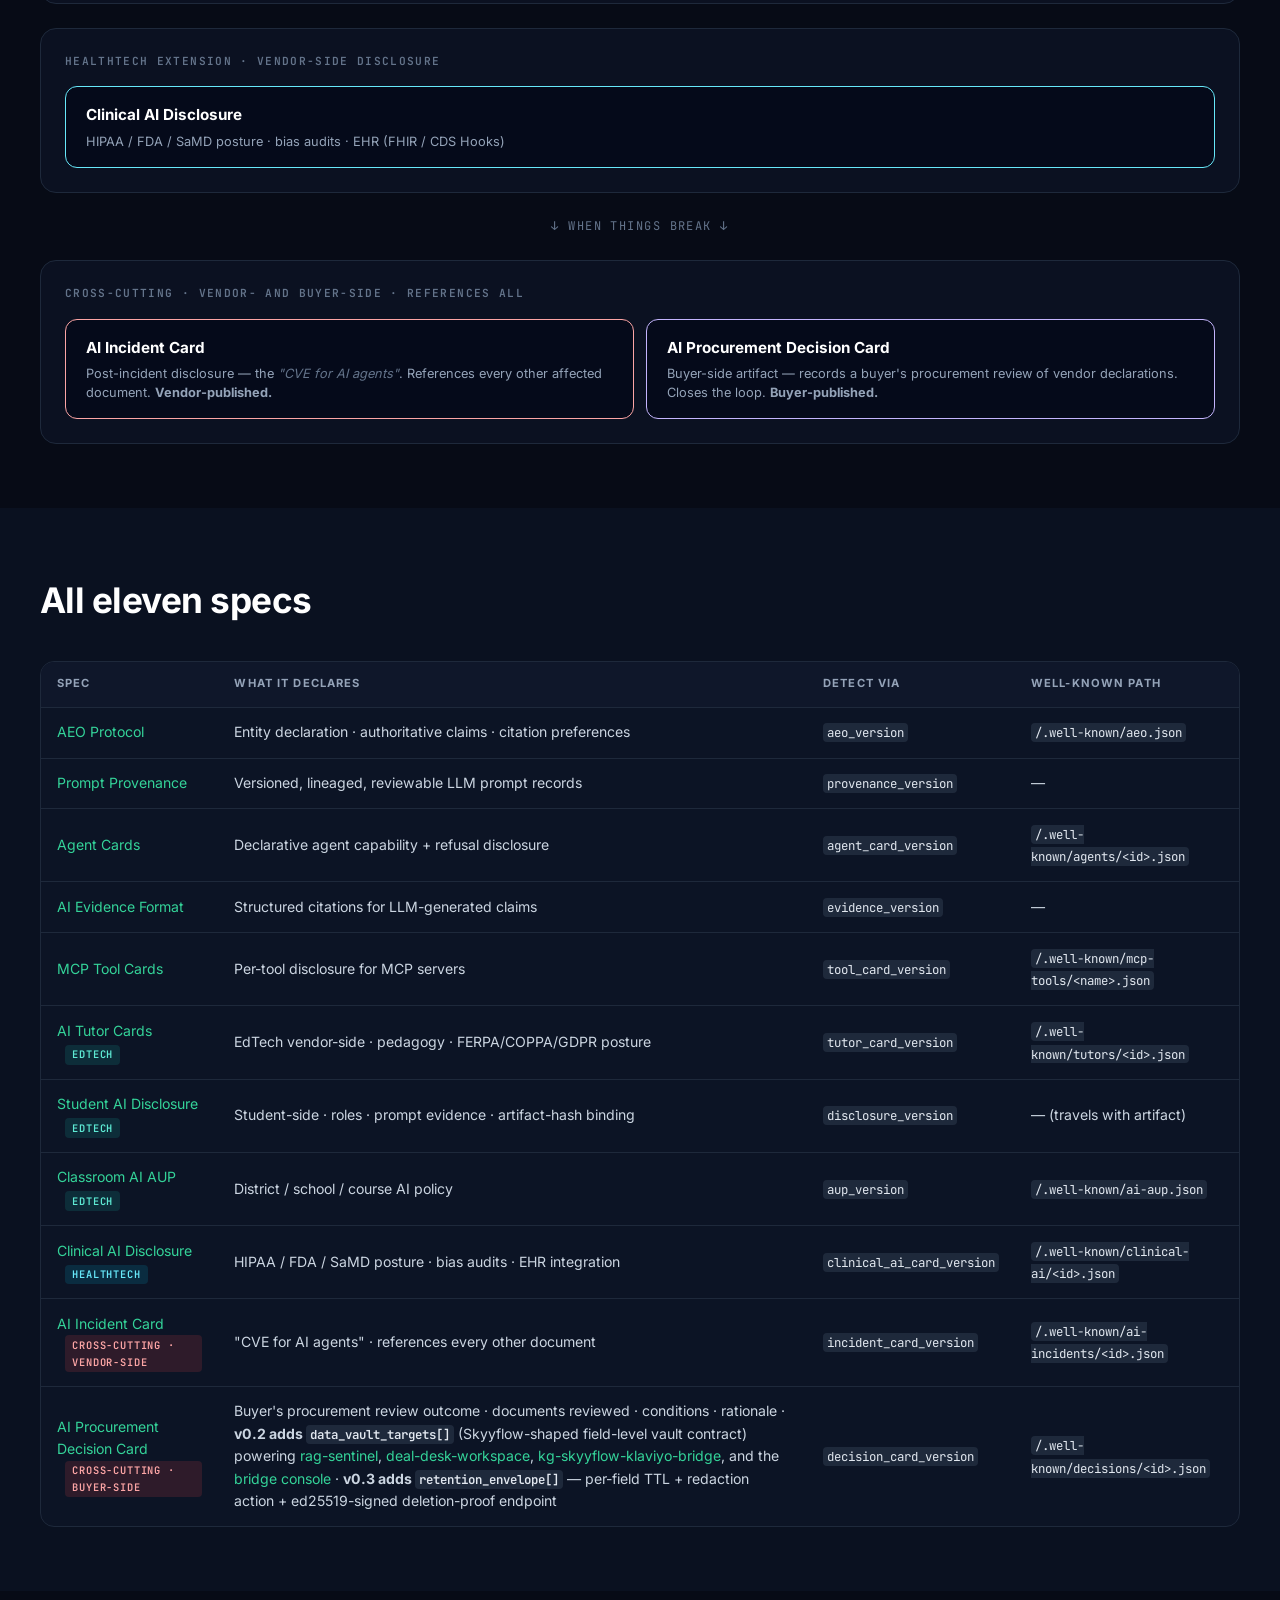
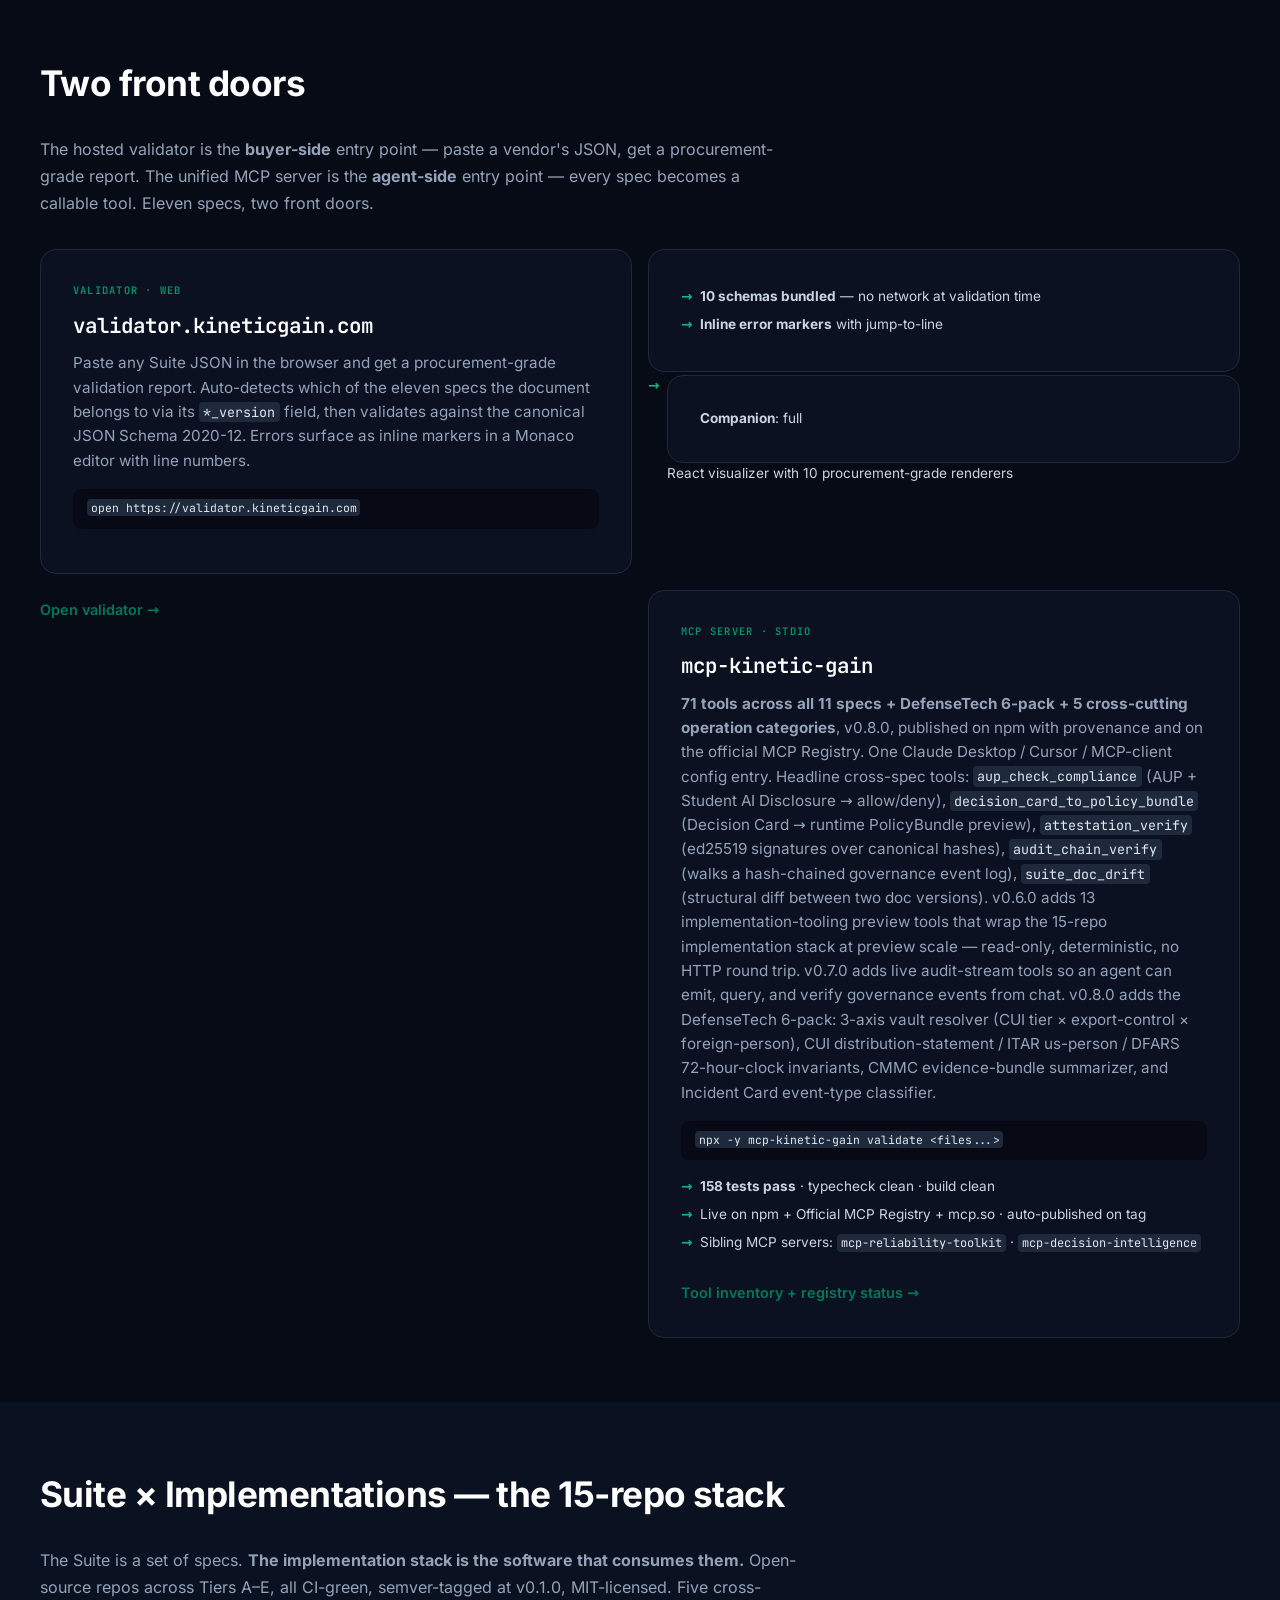
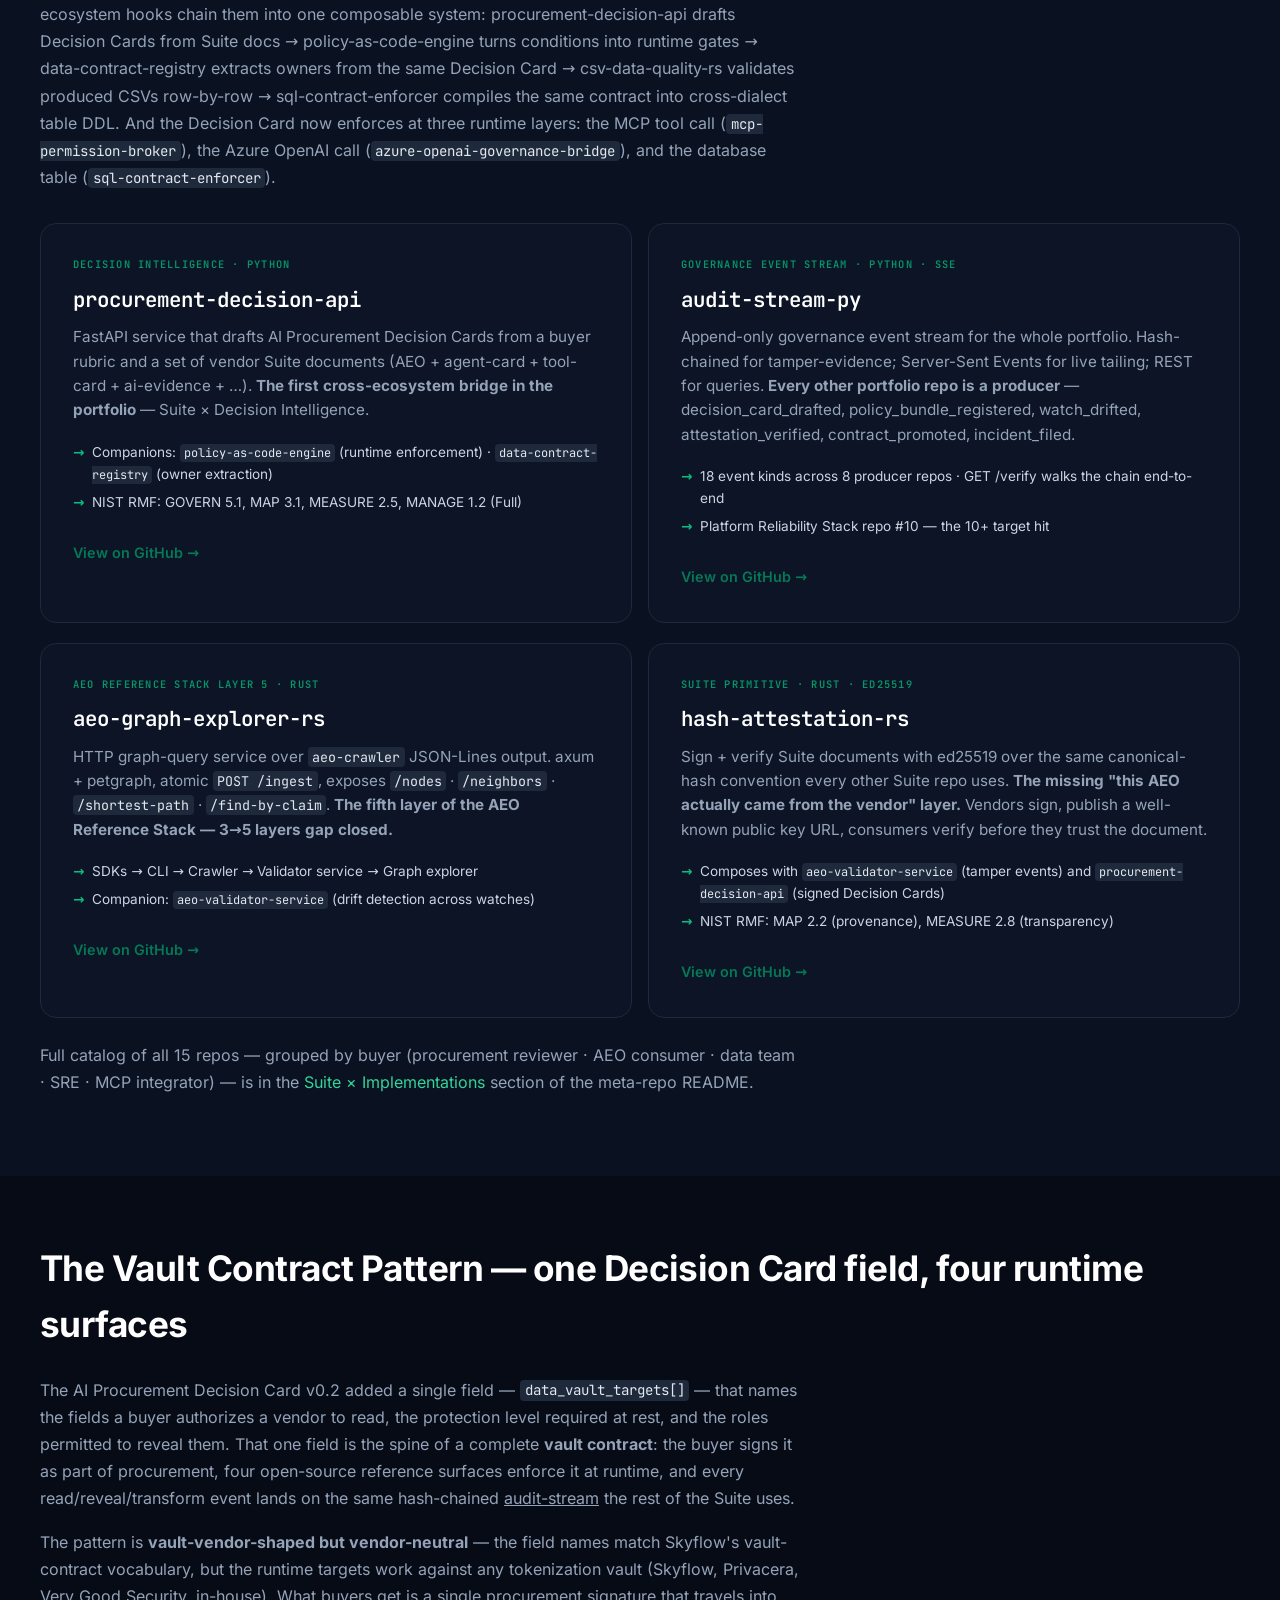
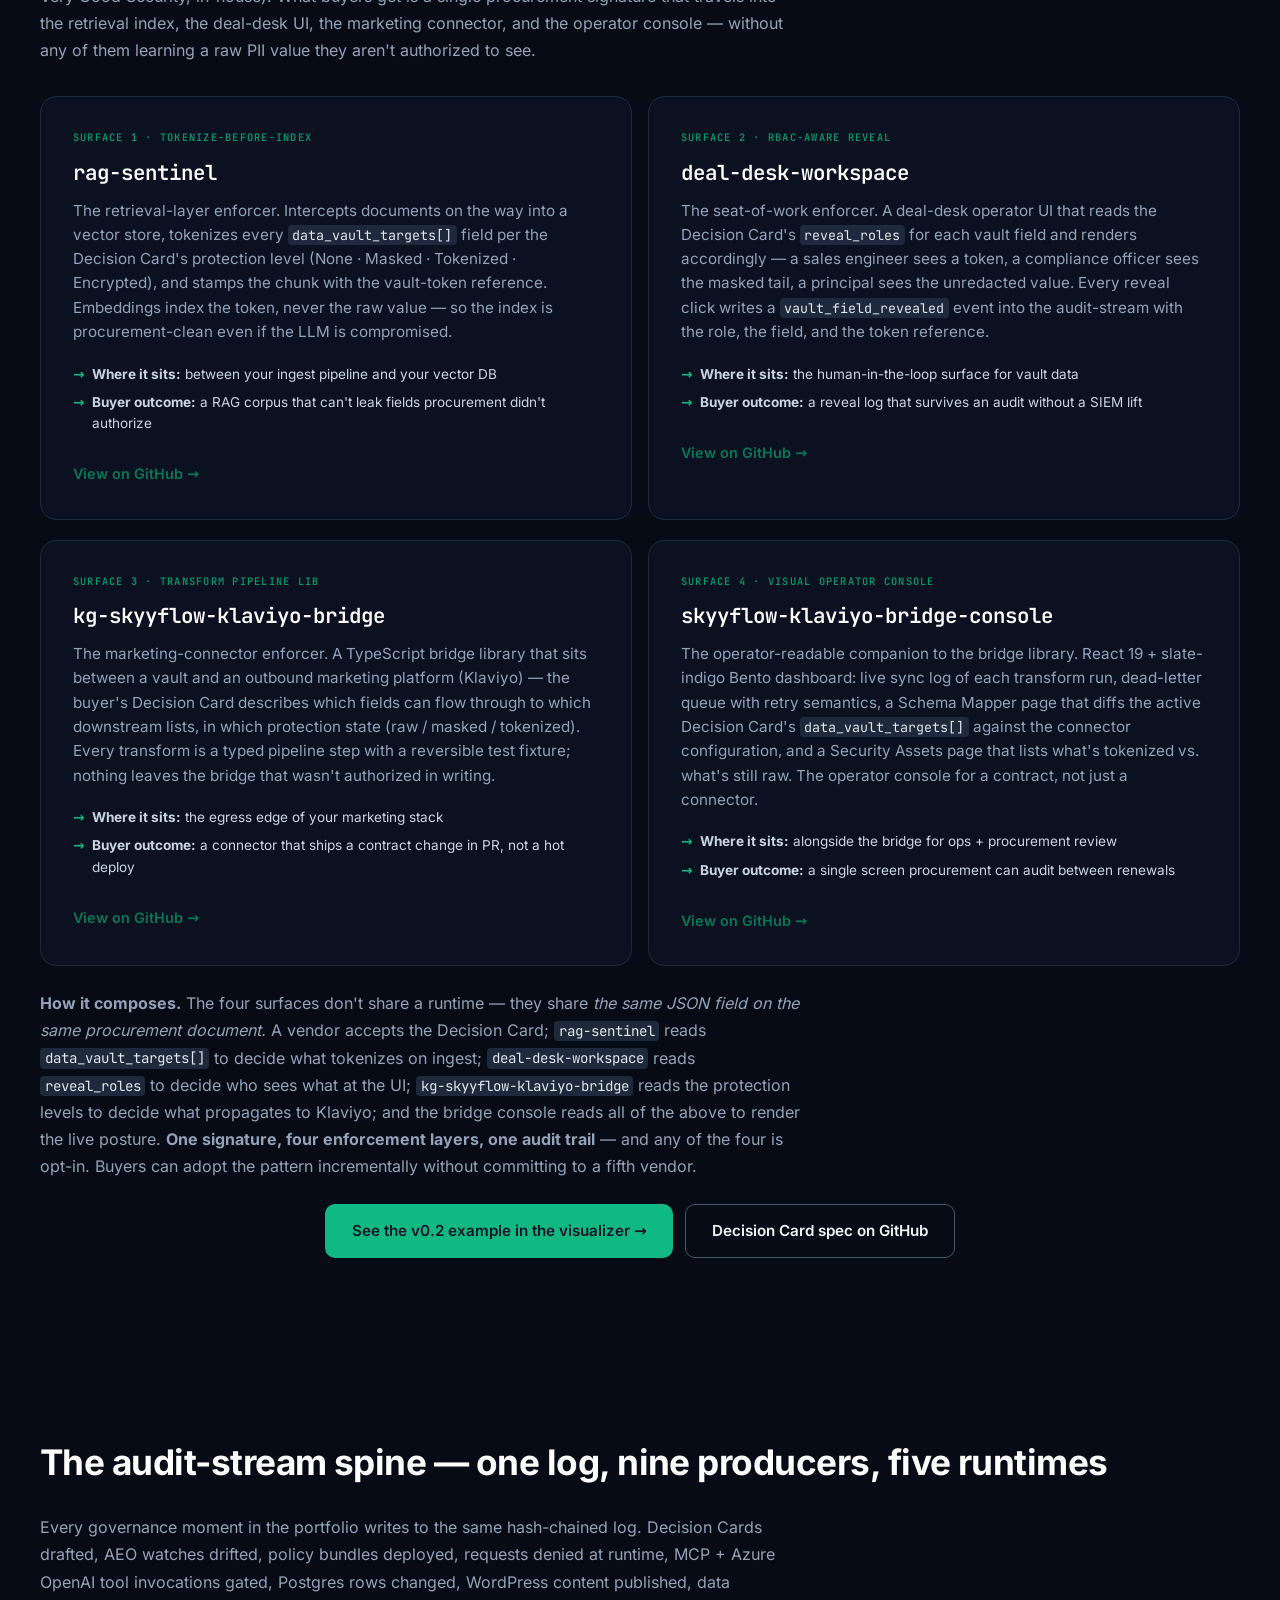
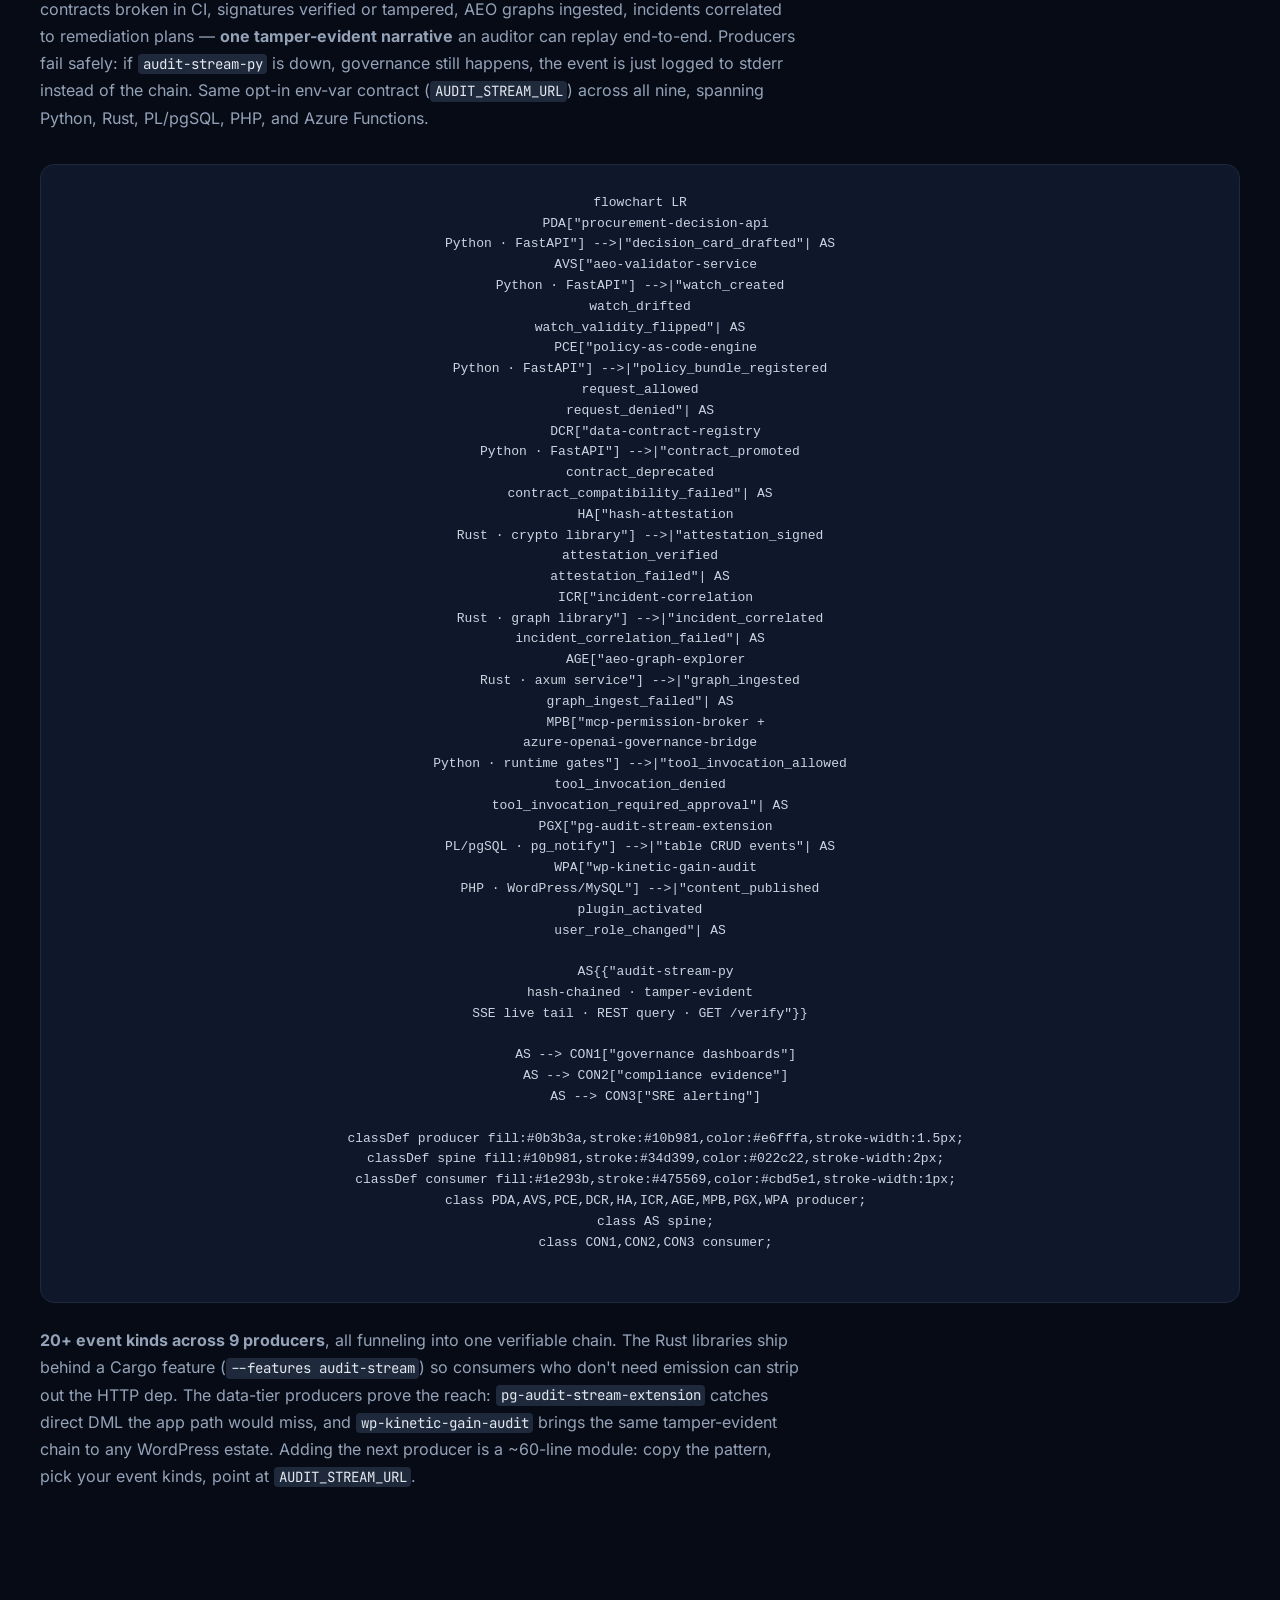
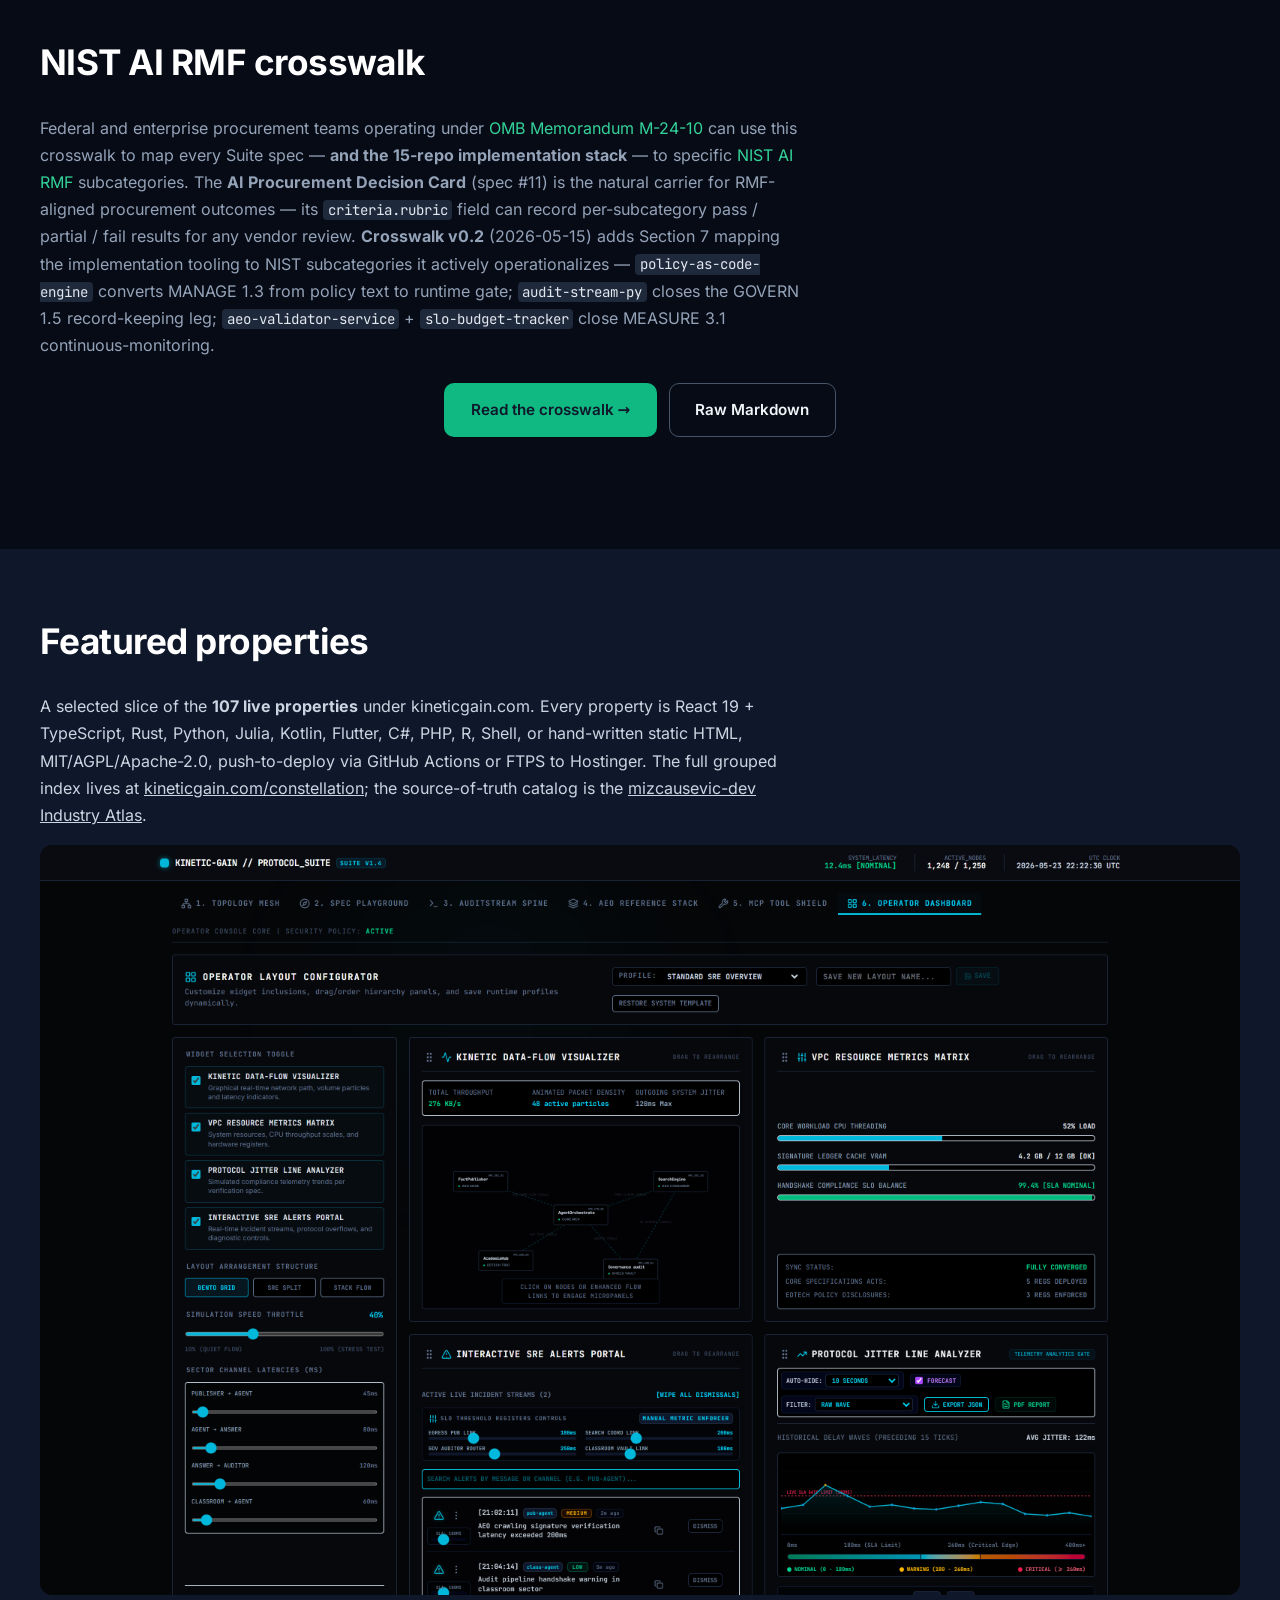
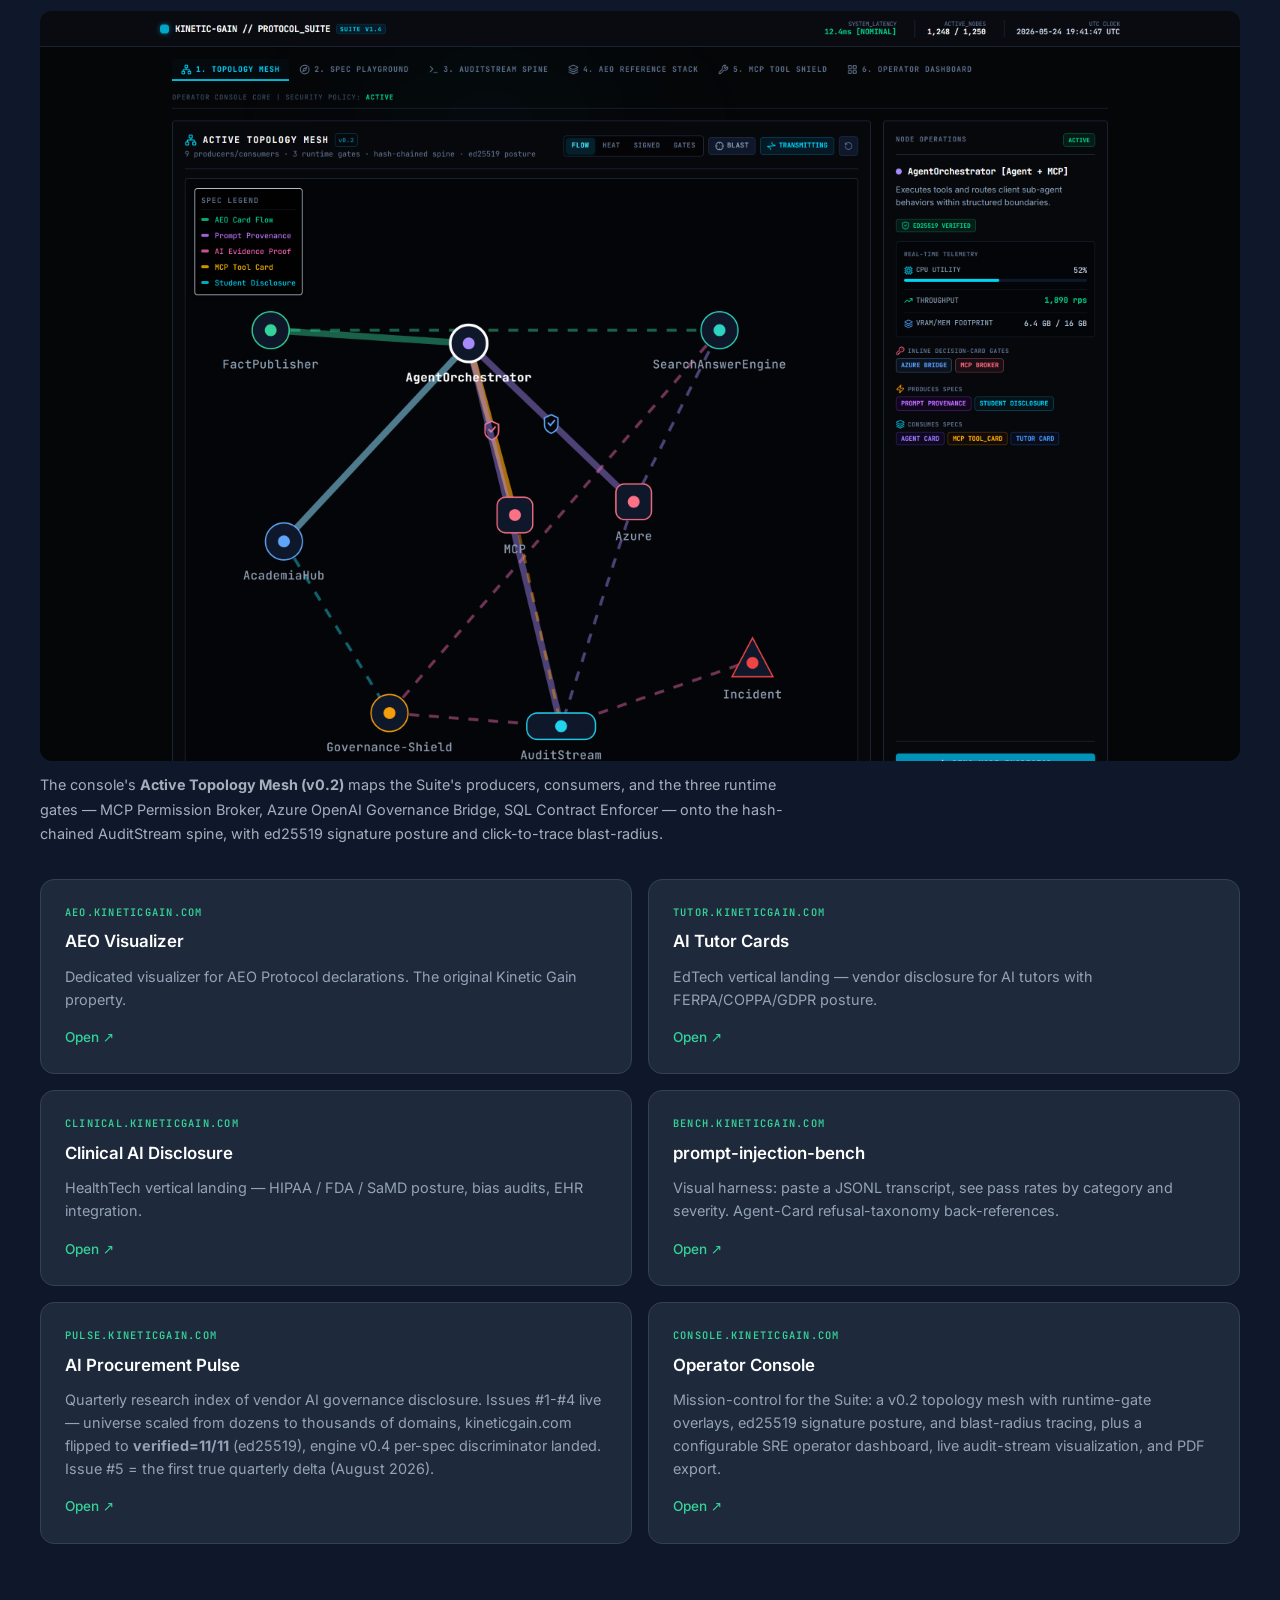
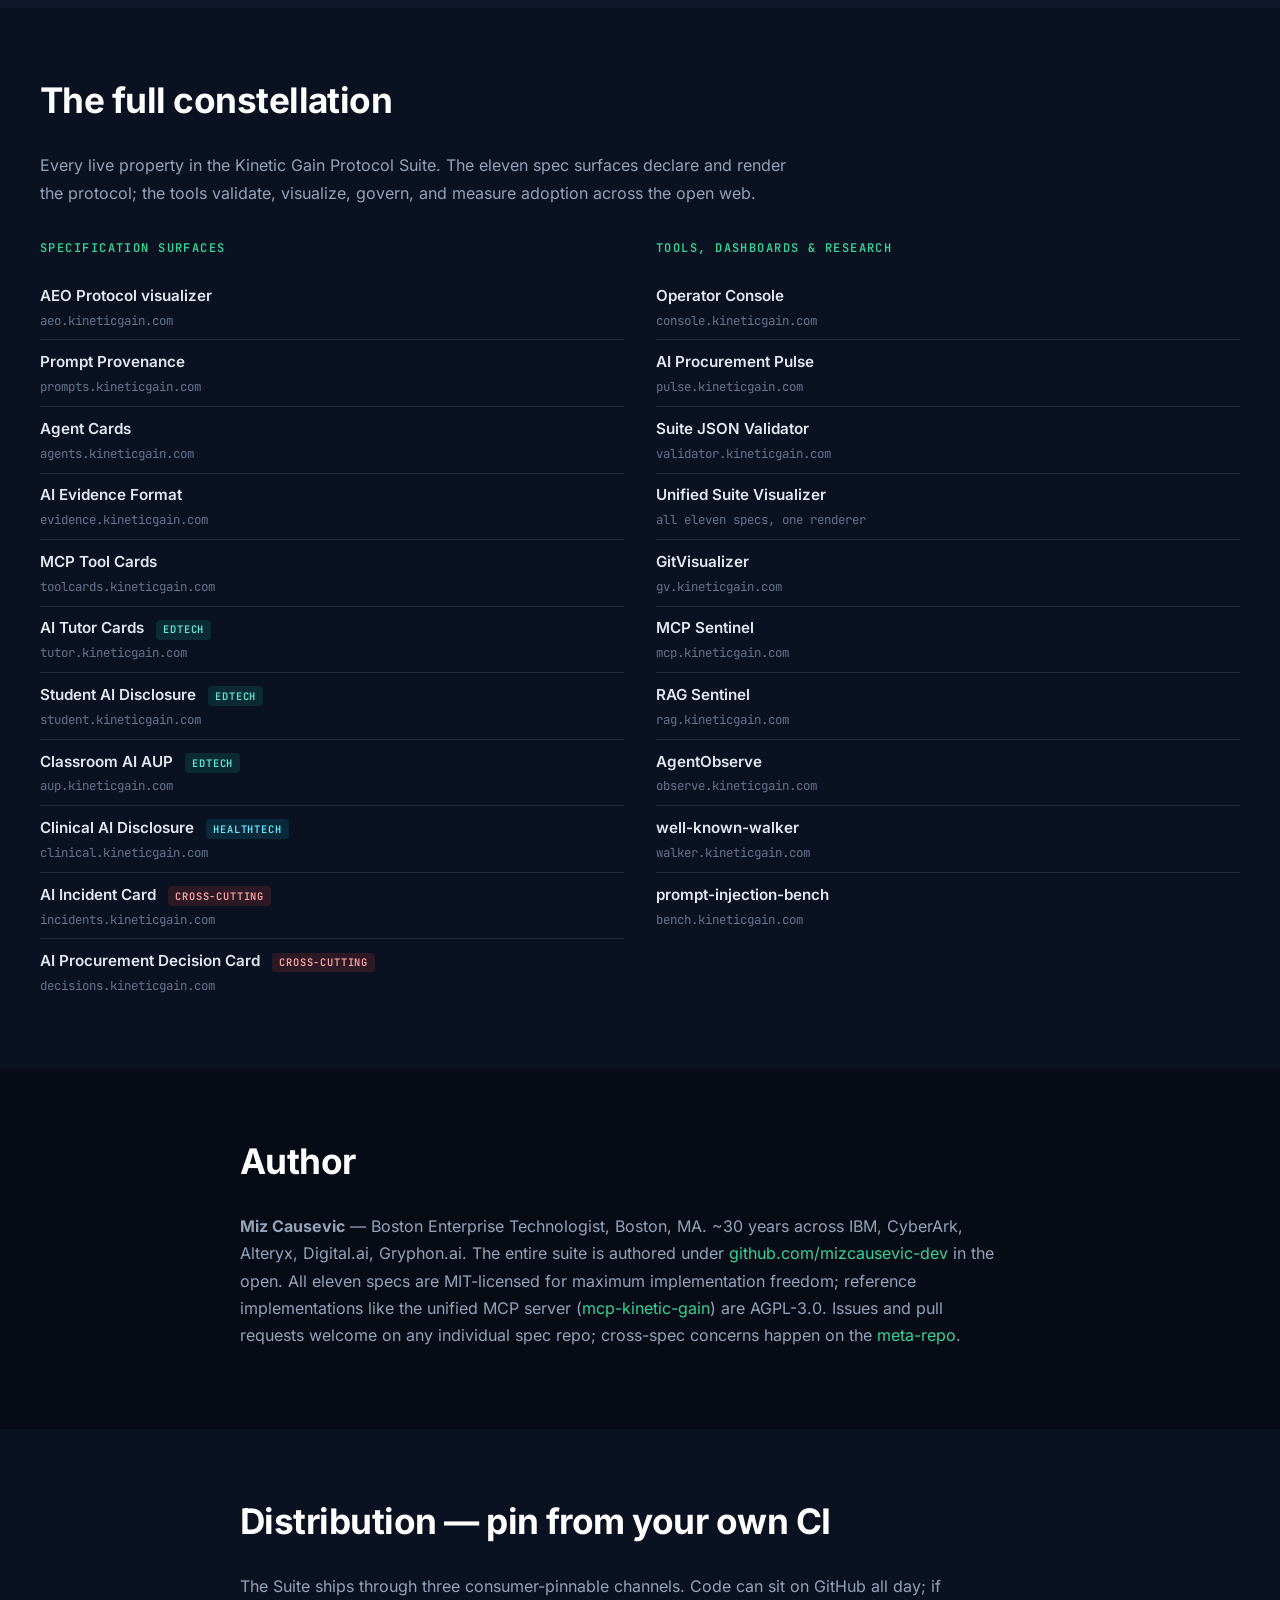
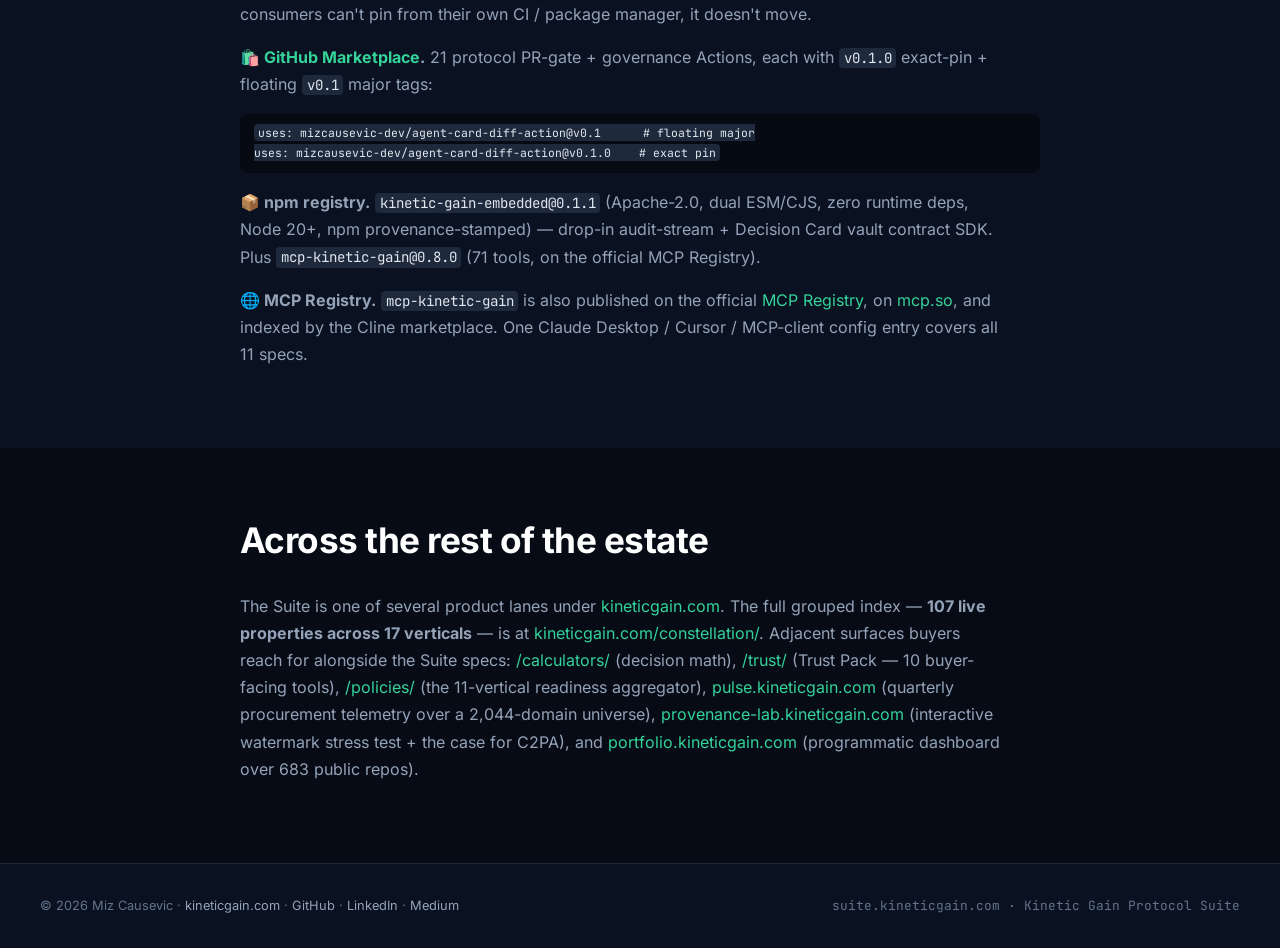
==== commit 674ffade: "fix: suite-landing meta MCP scope v0.8.0/71 -> v0.9.0/75 (npm live) Folds the meta/OG npm-server ref" ====
--- a/index.html
+++ b/index.html
@@ -3,8 +3,8 @@
 <head>
   <meta charset="utf-8" />
   <meta name="viewport" content="width=device-width, initial-scale=1" />
-  <title>Kinetic Gain Protocol Suite — 16 open AI-governance specifications for the answer-engine and agent era</title>
-  <meta name="description" content="16 open AI-governance specifications for the answer-engine and agent era — agent cards, evidence bundles, tool cards, classroom AUPs, clinical-AI and procurement disclosure, attestation, and more. Plus eleven regulated-vertical 6-packs (HealthTech, EdTech, PropTech, InsurTech, HR Tech, FinTech, GovTech, LegalTech, EnergyTech, DefenseTech, RetailTech) — 66 sibling spec repos. One unified MCP server (mcp-kinetic-gain v0.8.0, 71 tools, on npm), one hosted validator, one audit-stream spine. Specs MIT, reference implementations AGPL-3.0." />
+  <title>Kinetic Gain Protocol Suite — 17 open AI-governance specifications for the answer-engine and agent era</title>
+  <meta name="description" content="17 open AI-governance specifications for the answer-engine and agent era — agent cards, evidence bundles, tool cards, classroom AUPs, clinical-AI and procurement disclosure, attestation, and more. Plus eleven regulated-vertical 6-packs (HealthTech, EdTech, PropTech, InsurTech, HR Tech, FinTech, GovTech, LegalTech, EnergyTech, DefenseTech, RetailTech) — 66 sibling spec repos. One unified MCP server (mcp-kinetic-gain v0.9.0, 75 tools, on npm), one hosted validator, one audit-stream spine. Specs MIT, reference implementations AGPL-3.0." />
   <meta name="theme-color" content="#10b981" />
   <link rel="canonical" href="https://suite.kineticgain.com/" />
 
@@ -16,8 +16,8 @@
   <meta name="referrer" content="strict-origin-when-cross-origin" />
 
   <meta property="og:type" content="website" />
-  <meta property="og:title" content="Kinetic Gain Protocol Suite — 16 open AI-governance specifications" />
-  <meta property="og:description" content="Open governance protocols for the answer-engine and agent era. 16 open specifications · eleven regulated-vertical 6-packs (66 sibling spec repos) · shared audit-stream spine · one unified MCP server (71 tools) · one hosted validator." />
+  <meta property="og:title" content="Kinetic Gain Protocol Suite — 17 open AI-governance specifications" />
+  <meta property="og:description" content="Open governance protocols for the answer-engine and agent era. 17 open specifications · eleven regulated-vertical 6-packs (66 sibling spec repos) · shared audit-stream spine · one unified MCP server (75 tools) · one hosted validator." />
   <meta property="og:url" content="https://suite.kineticgain.com/" />
 
   <link rel="stylesheet" href="/assets/fonts.css" />
@@ -60,10 +60,10 @@
   <main>
     <section class="hero">
       <div class="hero-inner">
-        <span class="pill">v0.1 draft · twelve specs · eleven vertical 6-packs</span>
+        <span class="pill">v0.1 draft · eleven specs · eleven vertical 6-packs</span>
         <h1>Open governance protocols<br /><em>for the agent era.</em></h1>
         <p class="lede">
-          A family of <strong>twelve JSON governance specs the MCP server implements</strong>, for declaring what an AI system is,
+          A family of <strong>eleven JSON governance specs the MCP server implements</strong>, for declaring what an AI system is,
           what it does, what it refuses, what evidence it carries, what regulatory class it falls under,
           and what happens when it fails. Plus <strong>eleven regulated-vertical 6-packs</strong> —
           HealthTech · EdTech · PropTech · InsurTech · HR&nbsp;Tech · FinTech · GovTech · LegalTech ·
@@ -76,9 +76,9 @@
           <a class="btn btn-secondary" href="https://mizcausevic-dev.github.io/kinetic-gain-visualizer/" target="_blank" rel="noreferrer">Open the visualizer</a>
         </div>
         <div class="stats">
-          <div class="stat"><span class="stat-num">12</span><span class="stat-label">Specs</span></div>
+          <div class="stat"><span class="stat-num">11</span><span class="stat-label">Specs</span></div>
           <div class="stat"><span class="stat-num">11</span><span class="stat-label">Vertical 6-packs</span></div>
-          <div class="stat"><span class="stat-num">75</span><span class="stat-label">MCP tools</span></div>
+          <div class="stat"><span class="stat-num">71</span><span class="stat-label">MCP tools</span></div>
           <div class="stat"><span class="stat-num">24</span><span class="stat-label">Implementation repos</span></div>
         </div>
       </div>
@@ -90,7 +90,7 @@
         <p class="prose">
           Each spec carries a top-level <code>&lt;name&gt;_version</code> field. The unified visualizer
           auto-detects which spec a document is in by inspecting that field. The MCP server exposes
-          fetch / validate / inspect / cross-spec-join tools for all twelve specs.
+          fetch / validate / inspect / cross-spec-join tools for all eleven specs.
         </p>
 
         <div class="layers">
@@ -172,7 +172,7 @@
 
     <section id="specs" class="block block-tinted">
       <div class="block-inner">
-        <h2>All twelve specs</h2>
+        <h2>All eleven specs</h2>
         <div class="spec-table">
           <table>
             <thead>
@@ -250,12 +250,6 @@
                 <td><code>decision_card_version</code></td>
                 <td><code>/.well-known/decisions/&lt;id&gt;.json</code></td>
               </tr>
-              <tr>
-                <td><a href="https://github.com/mizcausevic-dev/ai-claims-decision-card-spec">AI Claims Decision Card</a> <span class="tag tag-x">InsurTech · insurer-side</span></td>
-                <td>Insurer/adjudicator record that an AI system decided an insurance claim · outcome · underwriting rules applied · content-hashed evidence bundle · human-in-loop · ed25519-signed, hash-chained</td>
-                <td><code>claims_card_version</code></td>
-                <td>— (document-embedded)</td>
-              </tr>
             </tbody>
           </table>
         </div>
@@ -266,13 +260,13 @@
       <div class="block-inner">
         <h2>Two front doors</h2>
         <p class="prose">
-          The hosted validator is the <strong>buyer-side</strong> entry point — paste a vendor's JSON, get a procurement-grade report. The unified MCP server is the <strong>agent-side</strong> entry point — every spec becomes a callable tool. Twelve specs, two front doors.
+          The hosted validator is the <strong>buyer-side</strong> entry point — paste a vendor's JSON, get a procurement-grade report. The unified MCP server is the <strong>agent-side</strong> entry point — every spec becomes a callable tool. Eleven specs, two front doors.
         </p>
         <div class="grid grid-2">
           <a class="card-feature card-feature--blue" href="https://validator.kineticgain.com/" target="_blank" rel="noreferrer">
             <div class="card-feature-eyebrow">VALIDATOR · web</div>
             <h3>validator.kineticgain.com</h3>
-            <p>Paste any Suite JSON in the browser and get a procurement-grade validation report. Auto-detects which of the twelve specs the document belongs to via its <code>*_version</code> field, then validates against the canonical JSON Schema 2020-12. Errors surface as inline markers in a Monaco editor with line numbers.</p>
+            <p>Paste any Suite JSON in the browser and get a procurement-grade validation report. Auto-detects which of the eleven specs the document belongs to via its <code>*_version</code> field, then validates against the canonical JSON Schema 2020-12. Errors surface as inline markers in a Monaco editor with line numbers.</p>
             <pre style="background: rgba(0,0,0,.4); padding: 10px 14px; border-radius: 8px; margin: 12px 0; overflow-x: auto; font-size: 13px; line-height: 1.5;"><code>open https://validator.kineticgain.com</code></pre>
             <ul class="card-feature-list">
               <li><strong>10 schemas bundled</strong> — no network at validation time</li>
@@ -284,7 +278,7 @@
           <a class="card-feature card-feature--emerald" href="/mcp/">
             <div class="card-feature-eyebrow">MCP SERVER · stdio</div>
             <h3>mcp-kinetic-gain</h3>
-            <p><strong>75 tools across all 12 specs + DefenseTech 6-pack + 5 cross-cutting operation categories</strong>, v0.9.0 on npm with provenance (also on the official MCP Registry; Registry catch-up to v0.9.0 pending). One Claude Desktop / Cursor / MCP-client config entry. Headline cross-spec tools: <code>aup_check_compliance</code> (AUP + Student AI Disclosure → allow/deny), <code>decision_card_to_policy_bundle</code> (Decision Card → runtime PolicyBundle preview), <code>attestation_verify</code> (ed25519 signatures over canonical hashes), <code>audit_chain_verify</code> (walks a hash-chained governance event log), <code>suite_doc_drift</code> (structural diff between two doc versions). v0.6.0 adds 13 implementation-tooling preview tools that wrap the 15-repo implementation stack at preview scale — read-only, deterministic, no HTTP round trip. v0.7.0 adds live audit-stream tools so an agent can emit, query, and verify governance events from chat. v0.8.0 adds the DefenseTech 6-pack: 3-axis vault resolver (CUI tier × export-control × foreign-person), CUI distribution-statement / ITAR us-person / DFARS 72-hour-clock invariants, CMMC evidence-bundle summarizer, and Incident Card event-type classifier. v0.9.0 adds the AI Claims Decision Card (InsurTech): 4 <code>claims_card_*</code> tools (validate / inspect / sign / chain).</p>
+            <p><strong>71 tools across all 11 specs + DefenseTech 6-pack + 5 cross-cutting operation categories</strong>, v0.8.0, published on npm with provenance and on the official MCP Registry. One Claude Desktop / Cursor / MCP-client config entry. Headline cross-spec tools: <code>aup_check_compliance</code> (AUP + Student AI Disclosure → allow/deny), <code>decision_card_to_policy_bundle</code> (Decision Card → runtime PolicyBundle preview), <code>attestation_verify</code> (ed25519 signatures over canonical hashes), <code>audit_chain_verify</code> (walks a hash-chained governance event log), <code>suite_doc_drift</code> (structural diff between two doc versions). v0.6.0 adds 13 implementation-tooling preview tools that wrap the 15-repo implementation stack at preview scale — read-only, deterministic, no HTTP round trip. v0.7.0 adds live audit-stream tools so an agent can emit, query, and verify governance events from chat. v0.8.0 adds the DefenseTech 6-pack: 3-axis vault resolver (CUI tier × export-control × foreign-person), CUI distribution-statement / ITAR us-person / DFARS 72-hour-clock invariants, CMMC evidence-bundle summarizer, and Incident Card event-type classifier.</p>
             <pre style="background: rgba(0,0,0,.4); padding: 10px 14px; border-radius: 8px; margin: 12px 0; overflow-x: auto; font-size: 13px; line-height: 1.5;"><code>npx -y mcp-kinetic-gain validate &lt;files...&gt;</code></pre>
             <ul class="card-feature-list">
               <li><strong>158 tests pass</strong> · typecheck clean · build clean</li>
@@ -528,7 +522,7 @@
     <section id="constellation" class="block block-tinted">
       <div class="block-inner">
         <h2>The full constellation</h2>
-        <p class="prose">Every live property in the Kinetic Gain Protocol Suite. The twelve spec surfaces declare and render the protocol; the tools validate, visualize, govern, and measure adoption across the open web.</p>
+        <p class="prose">Every live property in the Kinetic Gain Protocol Suite. The eleven spec surfaces declare and render the protocol; the tools validate, visualize, govern, and measure adoption across the open web.</p>
         <div class="constellation">
           <div>
             <h3>Specification surfaces</h3>
@@ -552,7 +546,7 @@
               <li><a href="https://console.kineticgain.com">Operator Console</a><span class="sub">console.kineticgain.com</span></li>
               <li><a href="https://pulse.kineticgain.com">AI Procurement Pulse</a><span class="sub">pulse.kineticgain.com</span></li>
               <li><a href="https://validator.kineticgain.com">Suite JSON Validator</a><span class="sub">validator.kineticgain.com</span></li>
-              <li><a href="https://mizcausevic-dev.github.io/kinetic-gain-visualizer/">Unified Suite Visualizer</a><span class="sub">all twelve specs, one renderer</span></li>
+              <li><a href="https://mizcausevic-dev.github.io/kinetic-gain-visualizer/">Unified Suite Visualizer</a><span class="sub">all eleven specs, one renderer</span></li>
               <li><a href="https://gv.kineticgain.com">GitVisualizer</a><span class="sub">gv.kineticgain.com</span></li>
               <li><a href="https://mcp.kineticgain.com">MCP Sentinel</a><span class="sub">mcp.kineticgain.com</span></li>
               <li><a href="https://rag.kineticgain.com">RAG Sentinel</a><span class="sub">rag.kineticgain.com</span></li>
@@ -569,7 +563,7 @@
       <div class="block-inner block-narrow">
         <h2>Author</h2>
         <p class="prose">
-          <strong>Miz Causevic</strong> — Boston Enterprise Technologist, Boston, MA. ~30 years across IBM, CyberArk, Alteryx, Digital.ai, Gryphon.ai. The entire suite is authored under <a href="https://github.com/mizcausevic-dev" target="_blank" rel="noreferrer">github.com/mizcausevic-dev</a> in the open. All twelve specs are MIT-licensed for maximum implementation freedom; reference implementations like the unified MCP server (<a href="https://github.com/mizcausevic-dev/mcp-kinetic-gain" target="_blank" rel="noreferrer">mcp-kinetic-gain</a>) are AGPL-3.0. Issues and pull requests welcome on any individual spec repo; cross-spec concerns happen on the <a href="https://github.com/mizcausevic-dev/kinetic-gain-protocol-suite" target="_blank" rel="noreferrer">meta-repo</a>.
+          <strong>Miz Causevic</strong> — Boston Enterprise Technologist, Boston, MA. ~30 years across IBM, CyberArk, Alteryx, Digital.ai, Gryphon.ai. The entire suite is authored under <a href="https://github.com/mizcausevic-dev" target="_blank" rel="noreferrer">github.com/mizcausevic-dev</a> in the open. All eleven specs are MIT-licensed for maximum implementation freedom; reference implementations like the unified MCP server (<a href="https://github.com/mizcausevic-dev/mcp-kinetic-gain" target="_blank" rel="noreferrer">mcp-kinetic-gain</a>) are AGPL-3.0. Issues and pull requests welcome on any individual spec repo; cross-spec concerns happen on the <a href="https://github.com/mizcausevic-dev/kinetic-gain-protocol-suite" target="_blank" rel="noreferrer">meta-repo</a>.
         </p>
       </div>
     </section>
@@ -598,7 +592,7 @@
           <strong>🌐 MCP Registry.</strong>
           <code>mcp-kinetic-gain</code> is also published on the official <a href="https://registry.modelcontextprotocol.io" target="_blank" rel="noreferrer">MCP Registry</a>, on
           <a href="https://mcp.so" target="_blank" rel="noreferrer">mcp.so</a>, and indexed by the Cline marketplace.
-          One Claude Desktop / Cursor / MCP-client config entry covers all 12 specs.
+          One Claude Desktop / Cursor / MCP-client config entry covers all 11 specs.
         </p>
       </div>
     </section>
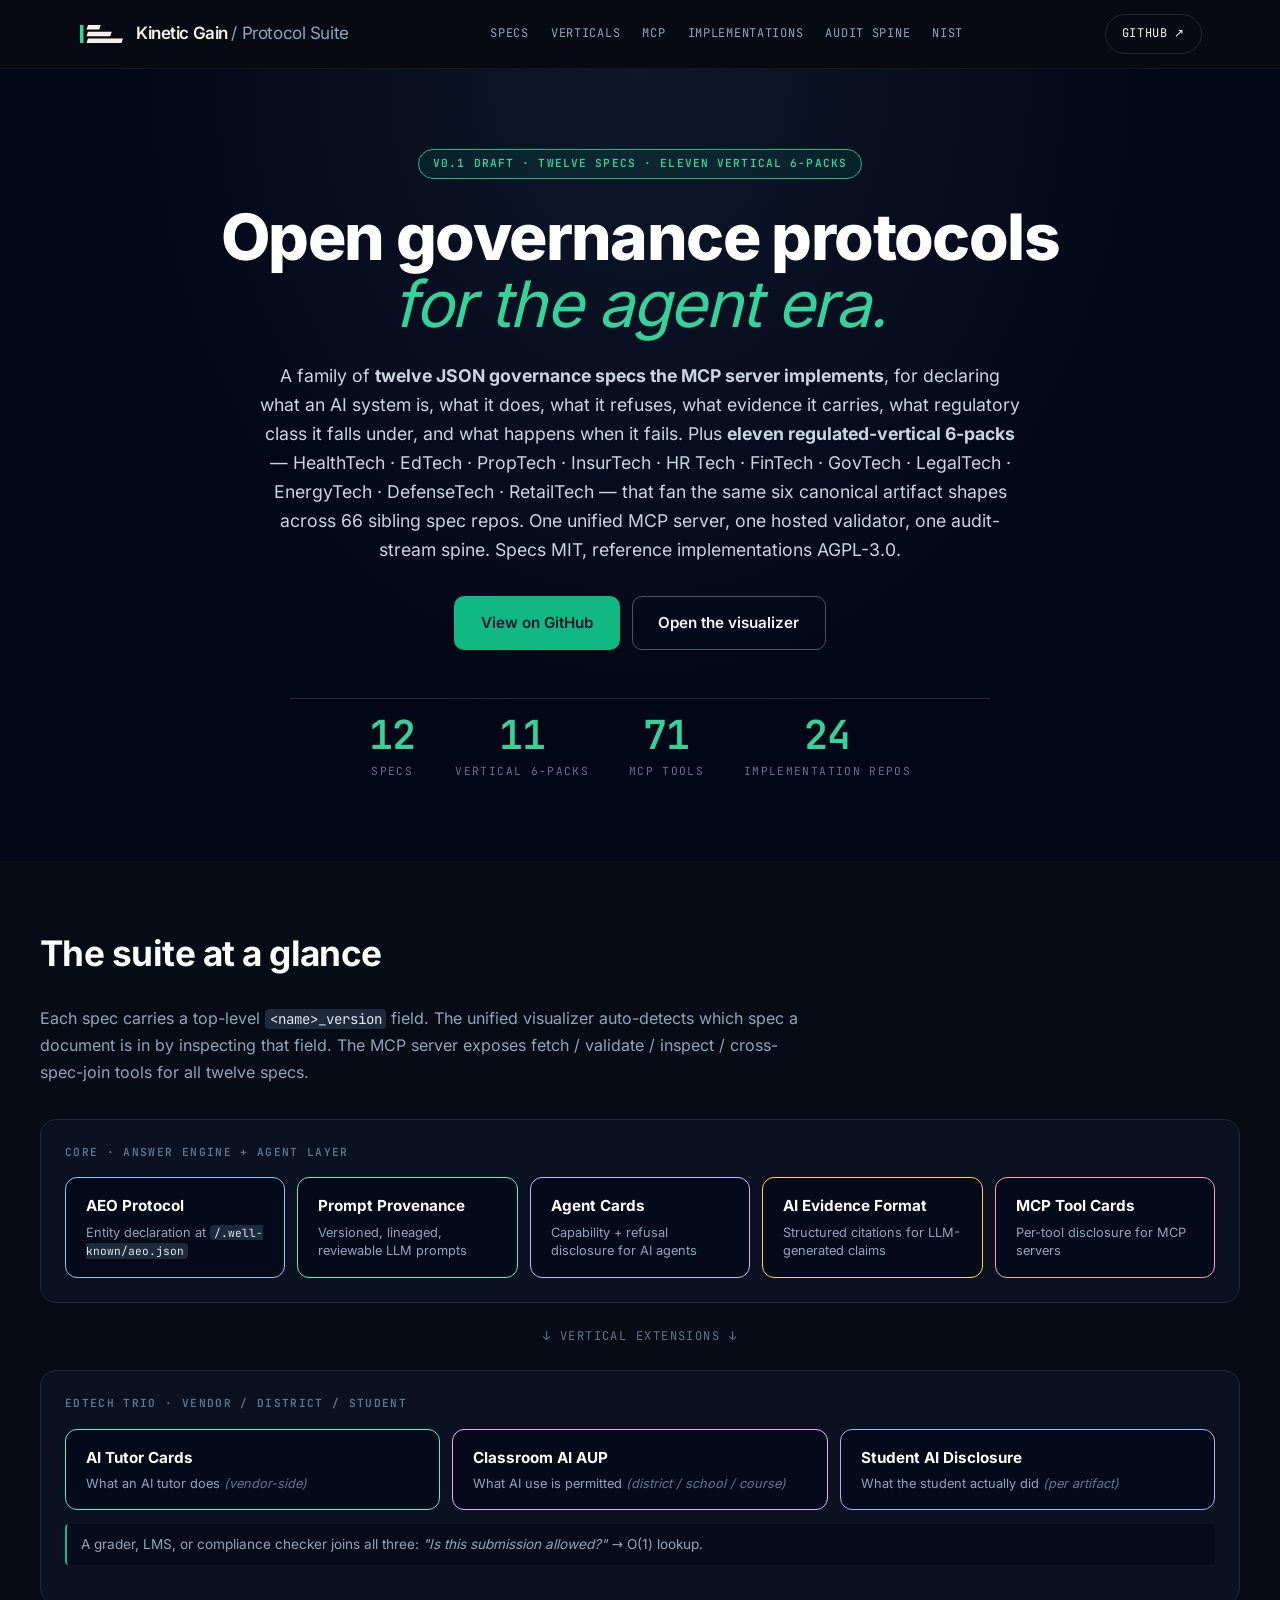
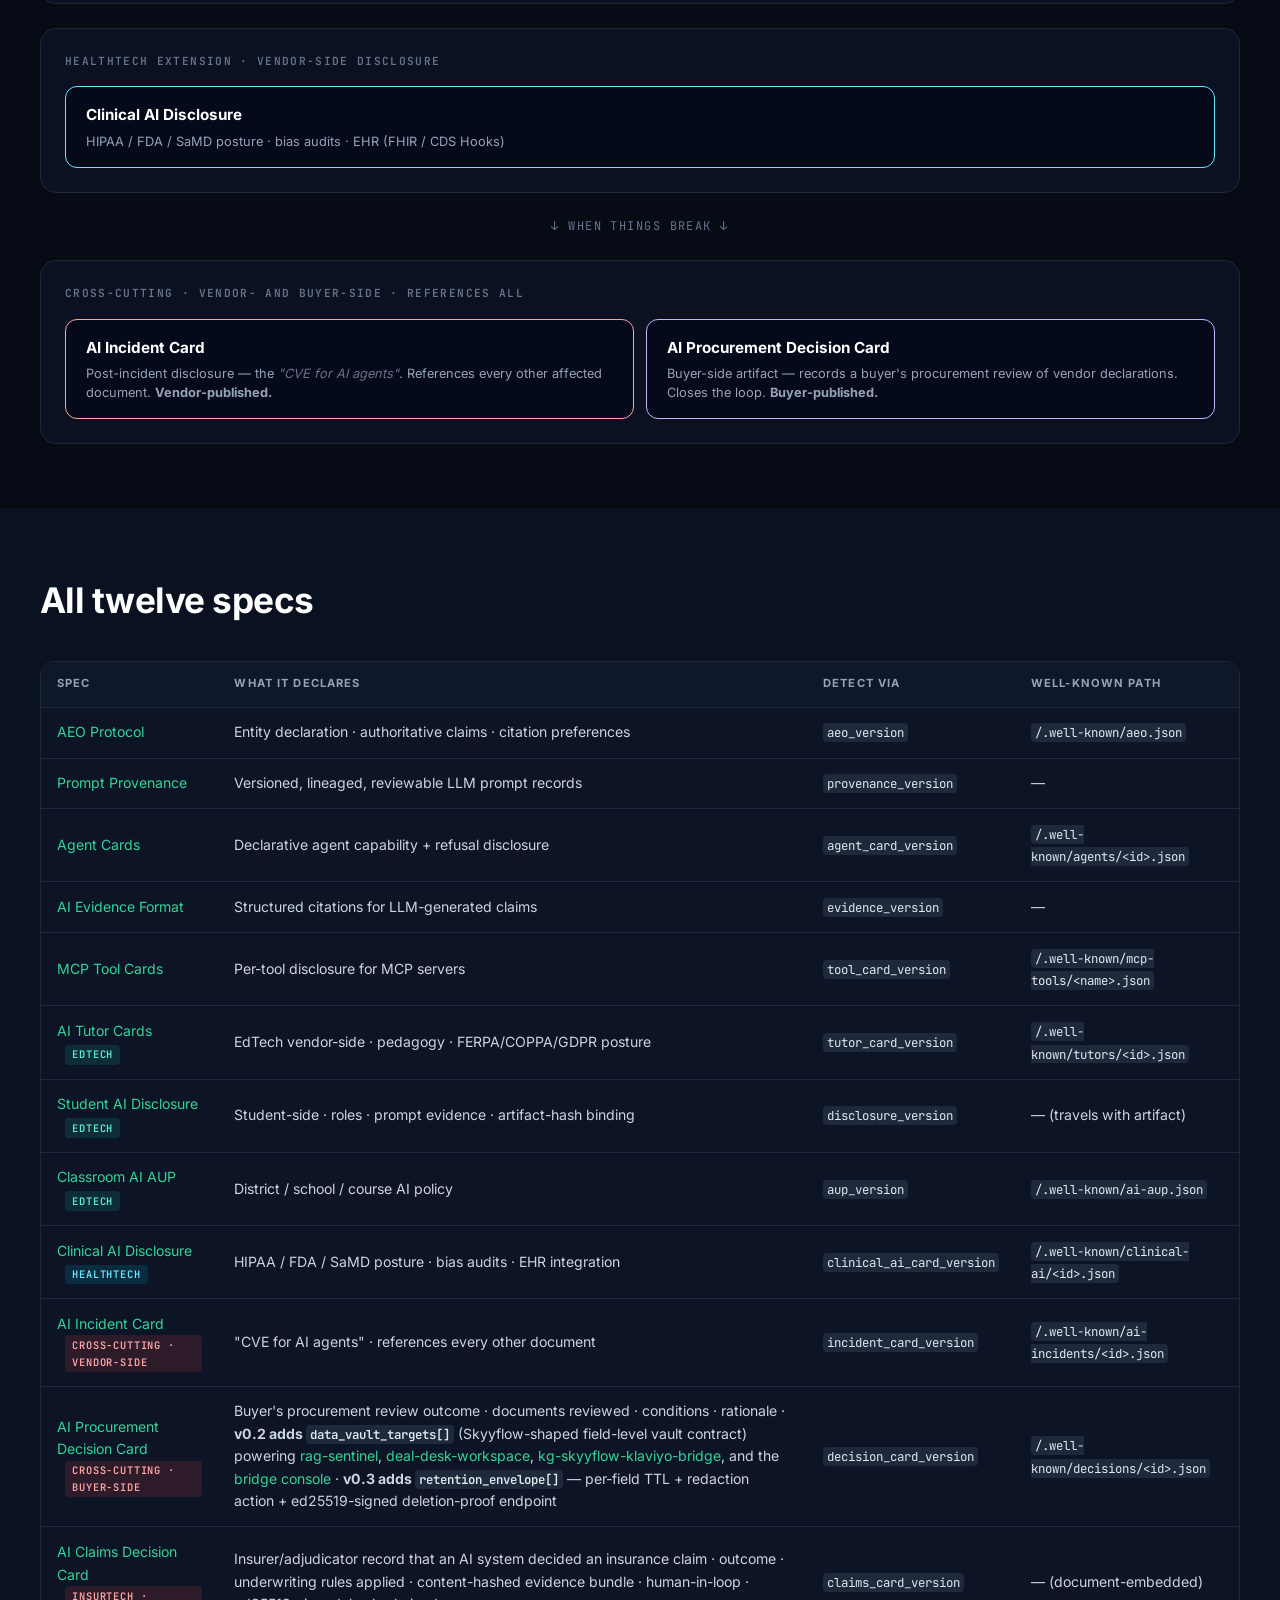
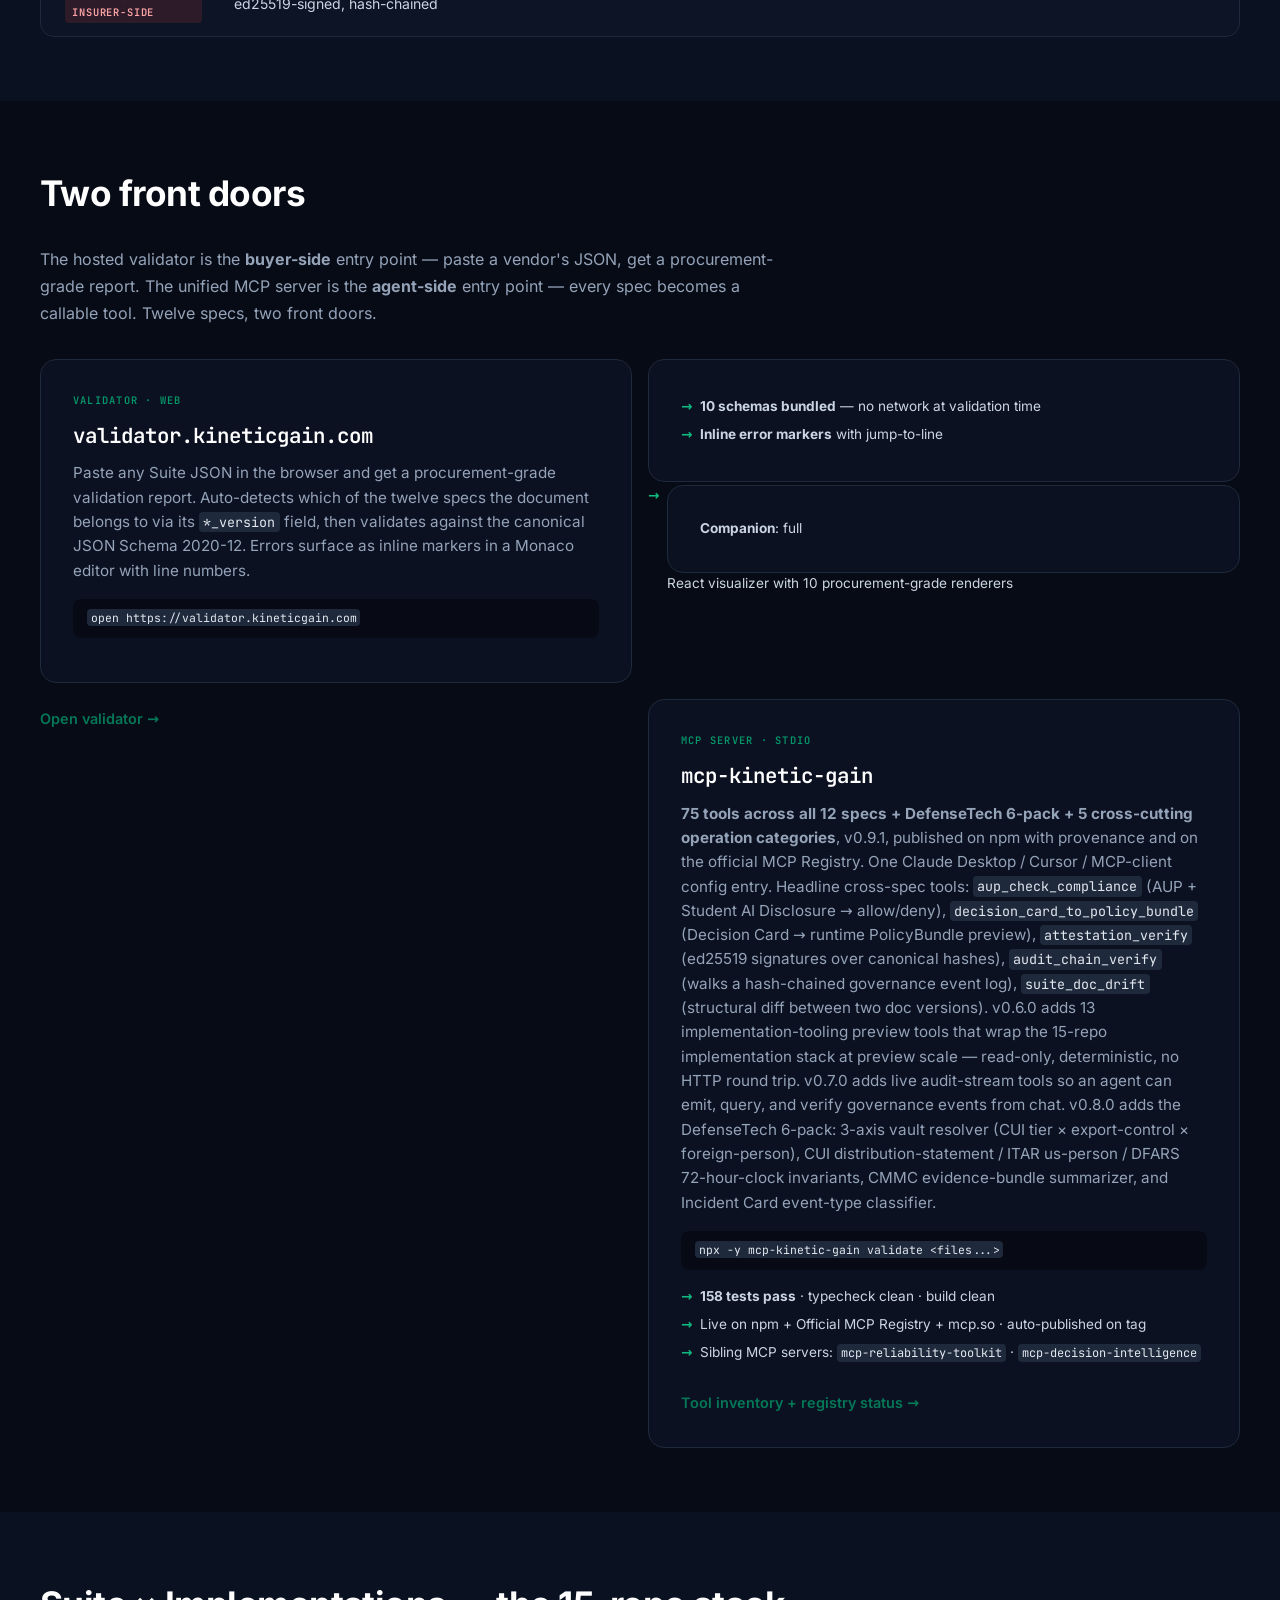
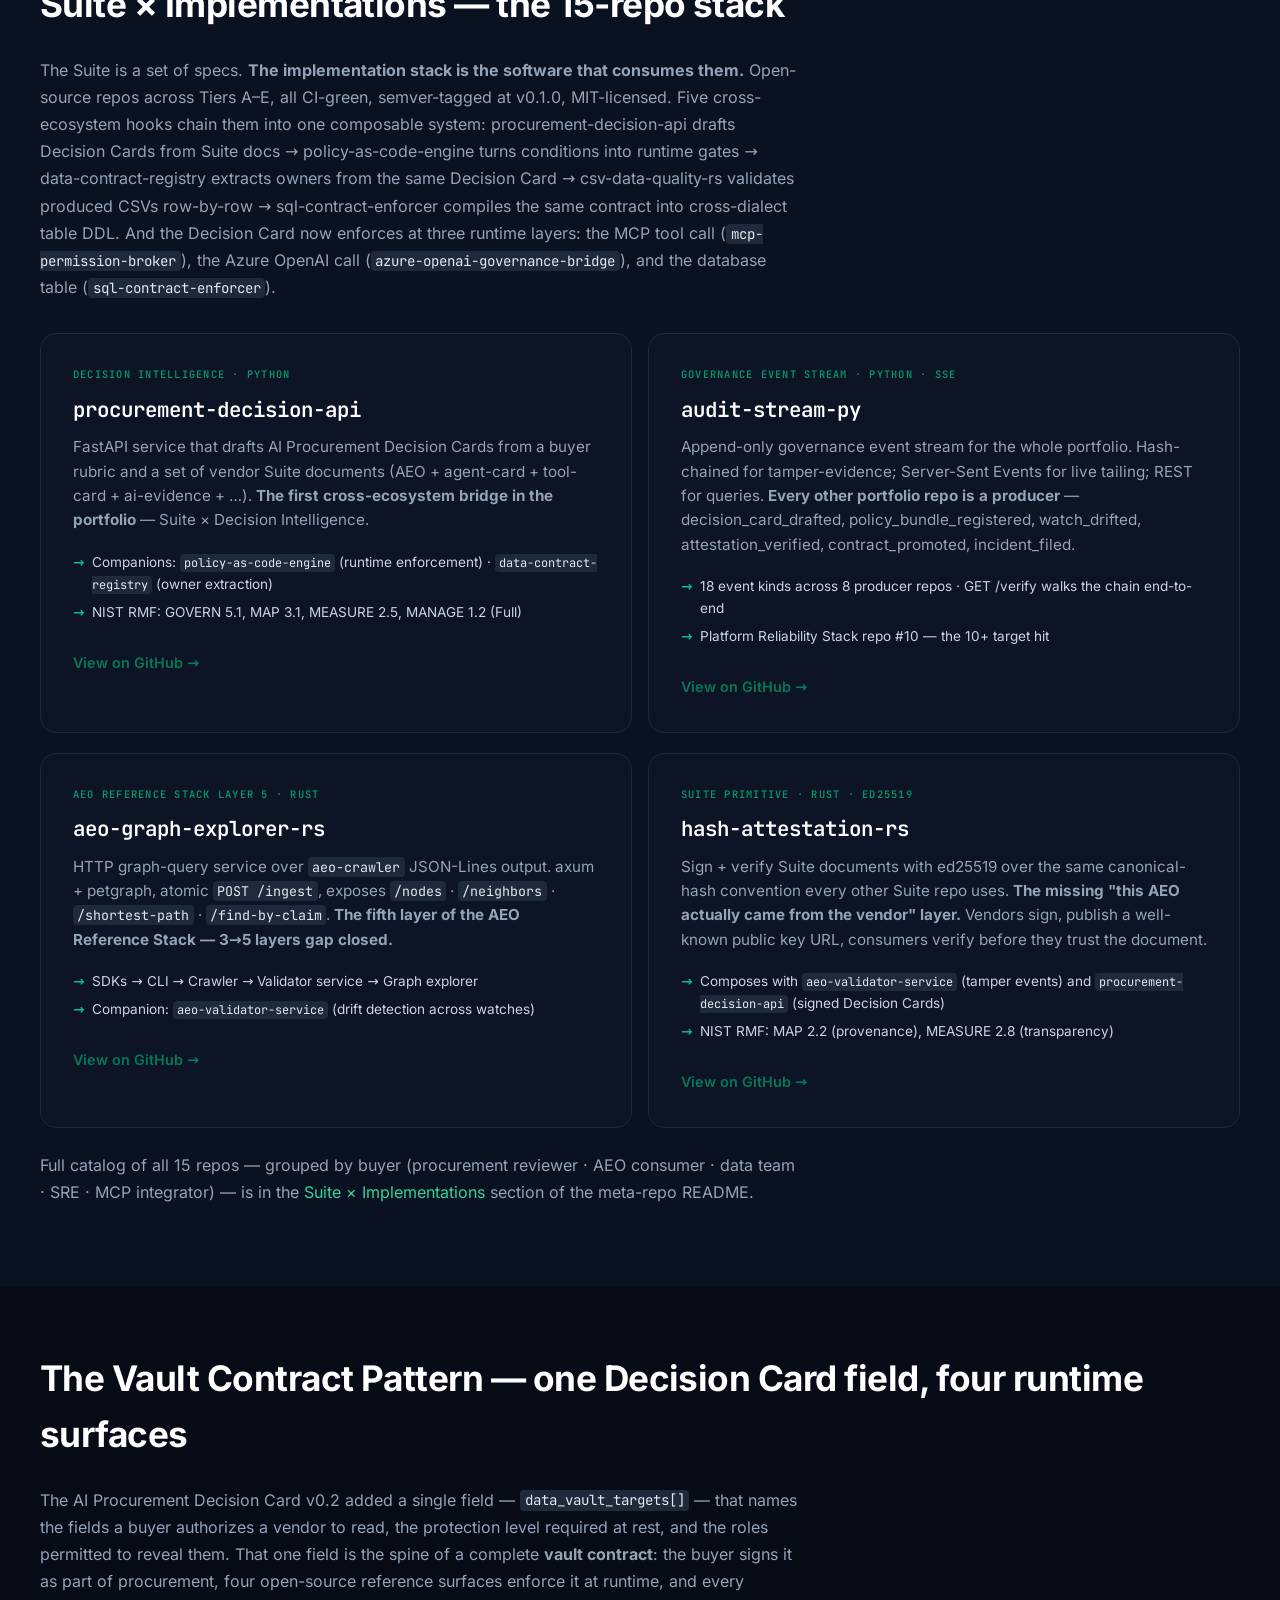
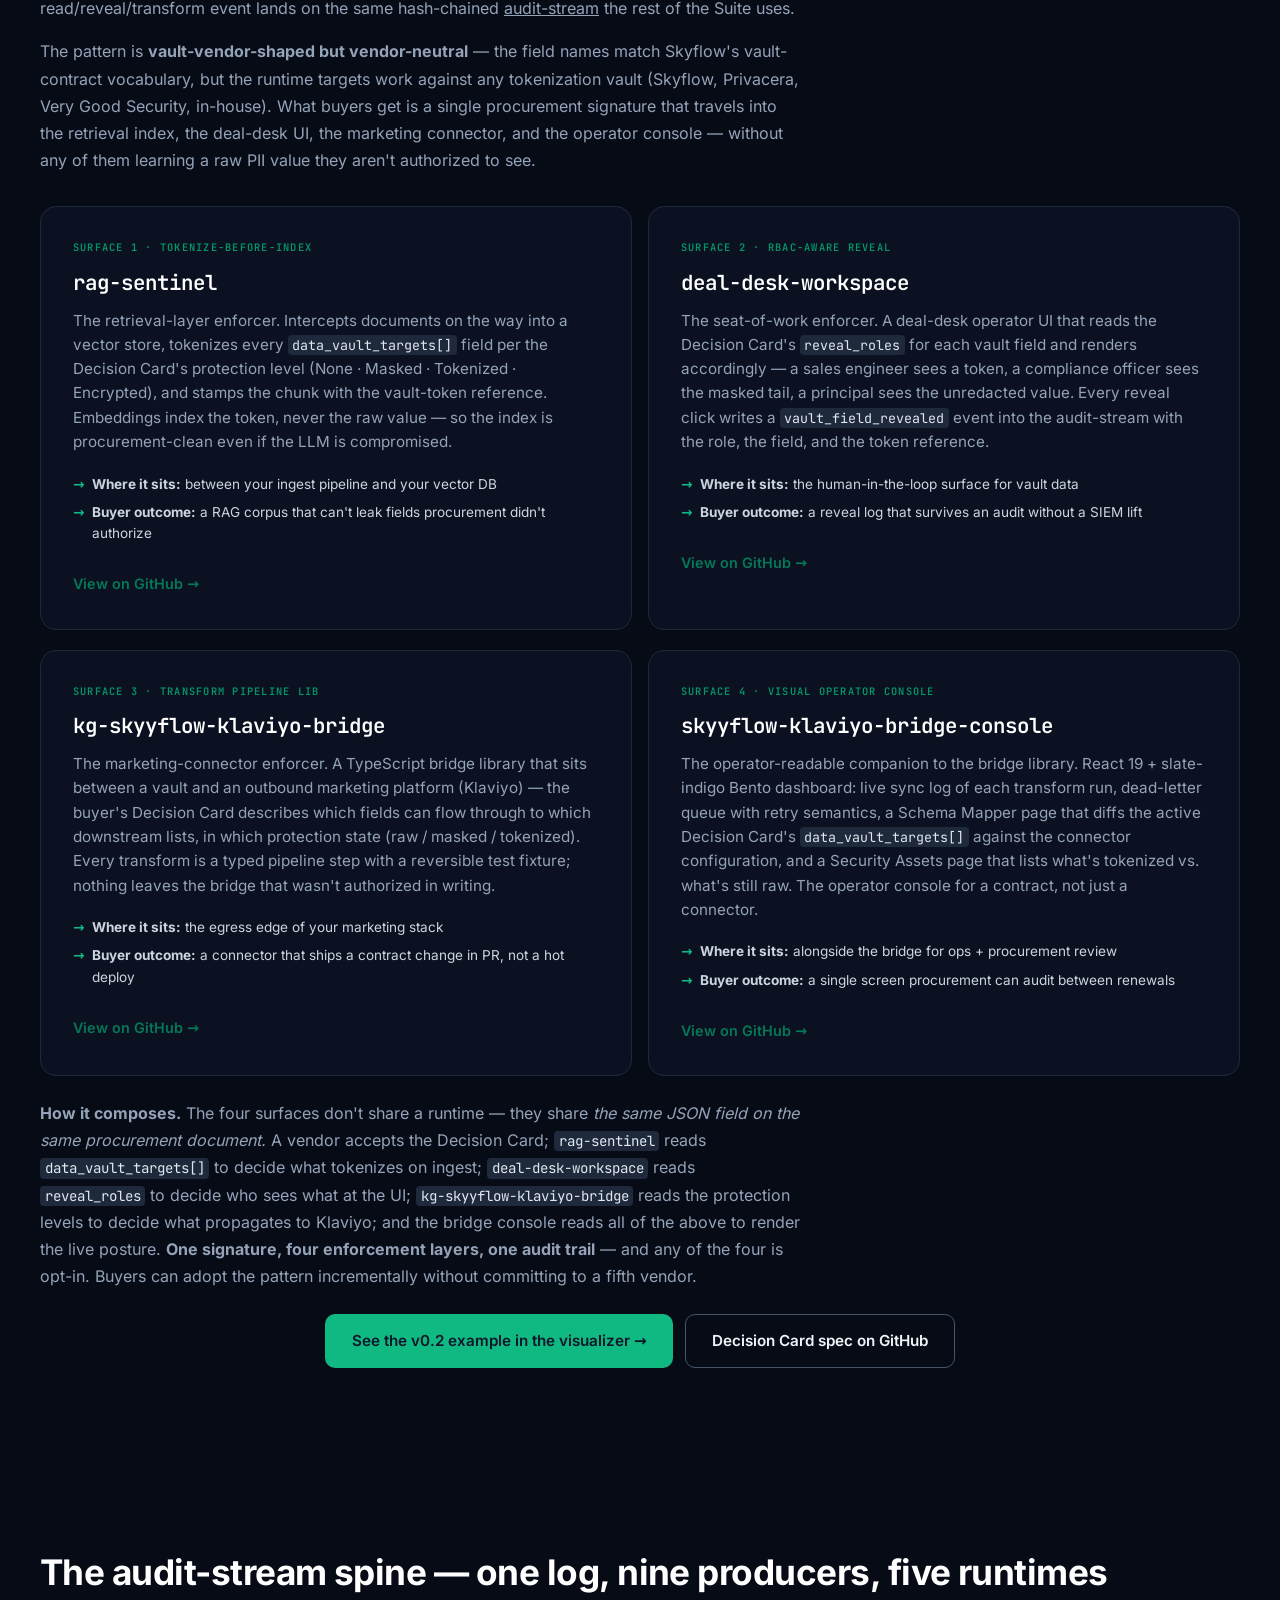
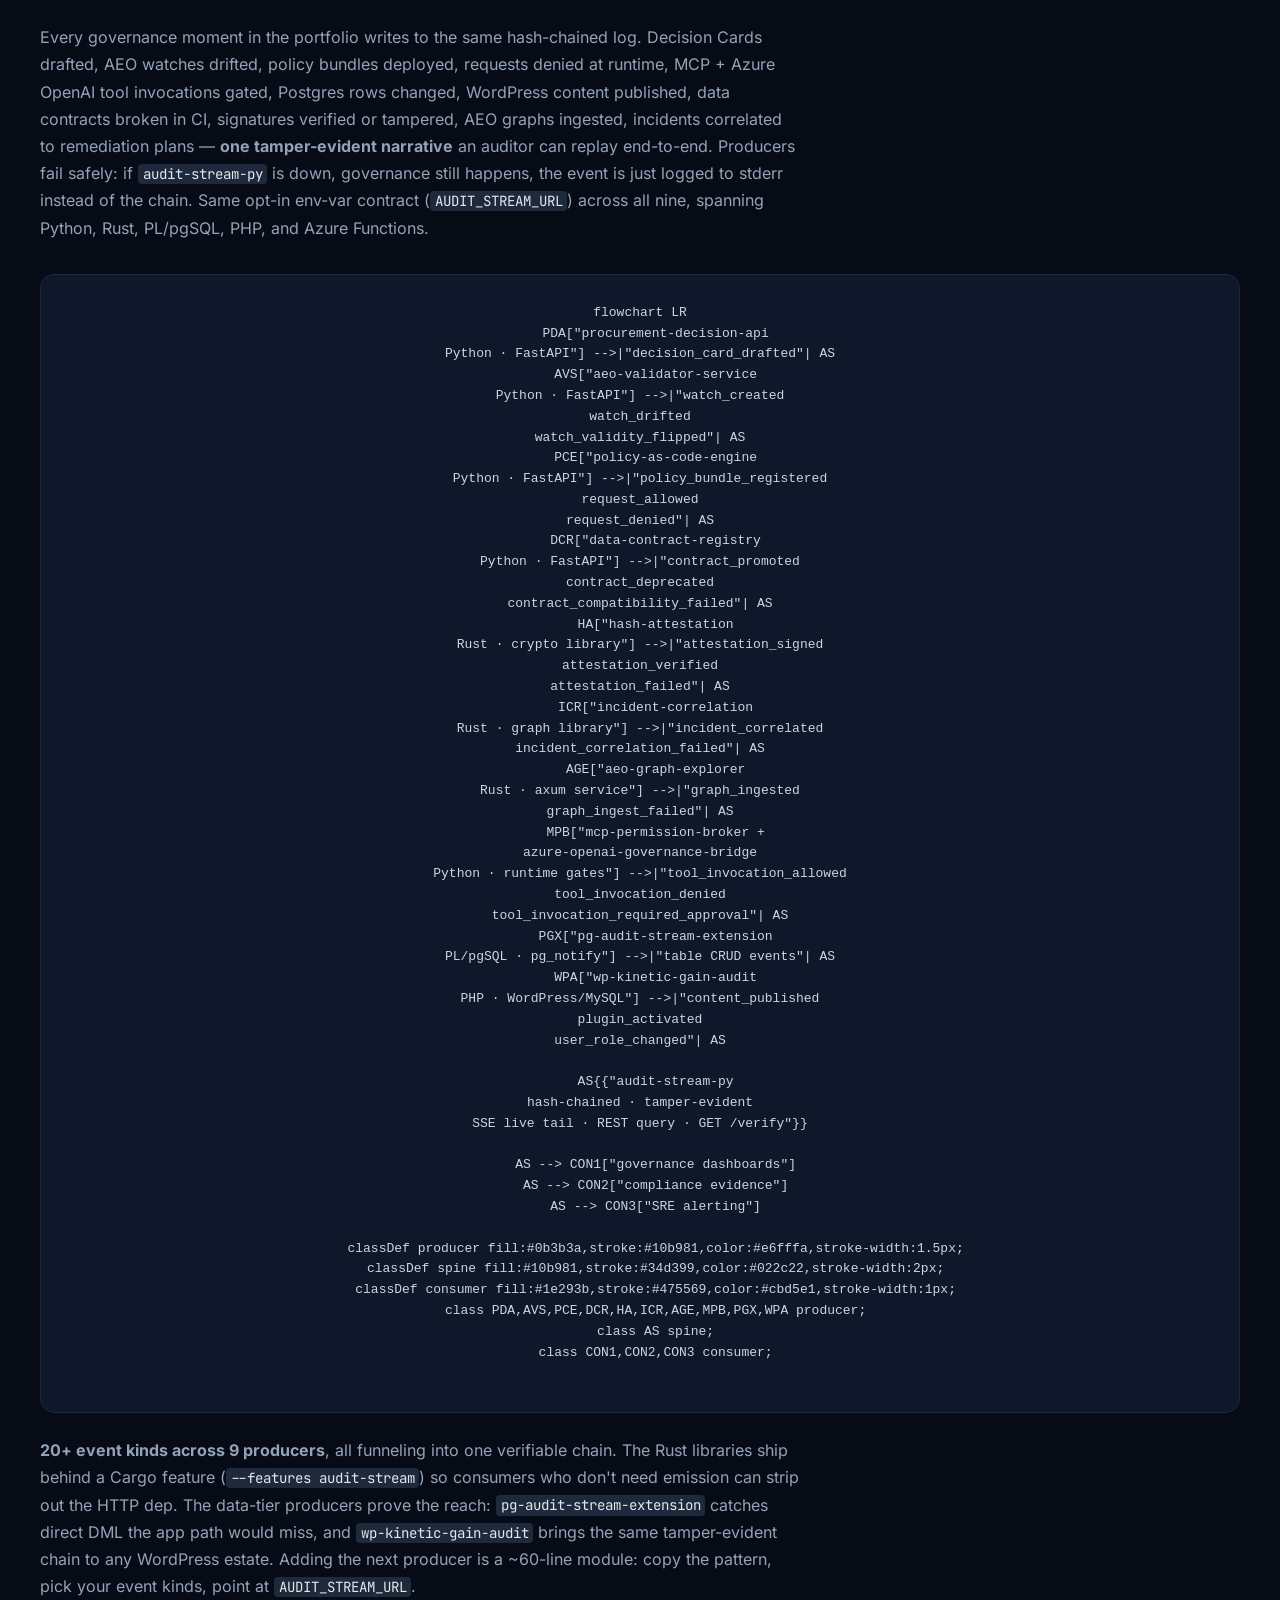
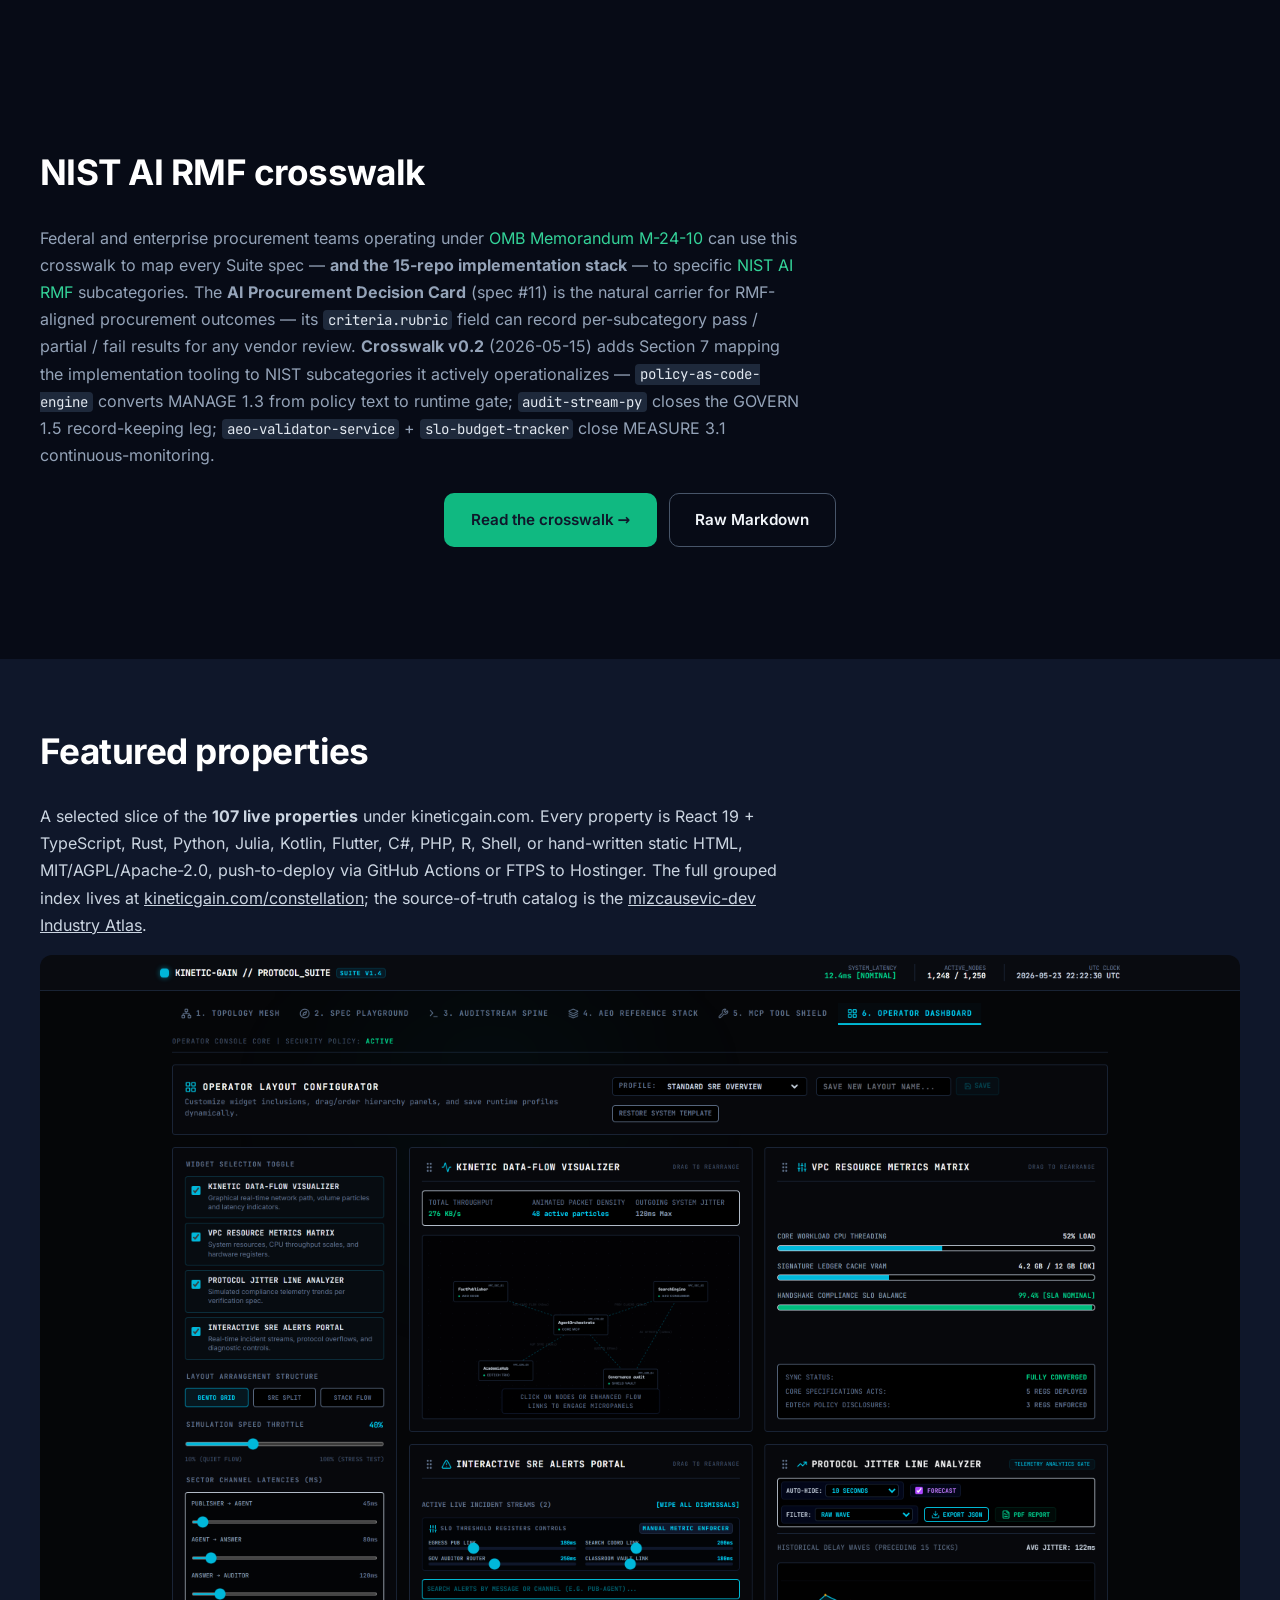
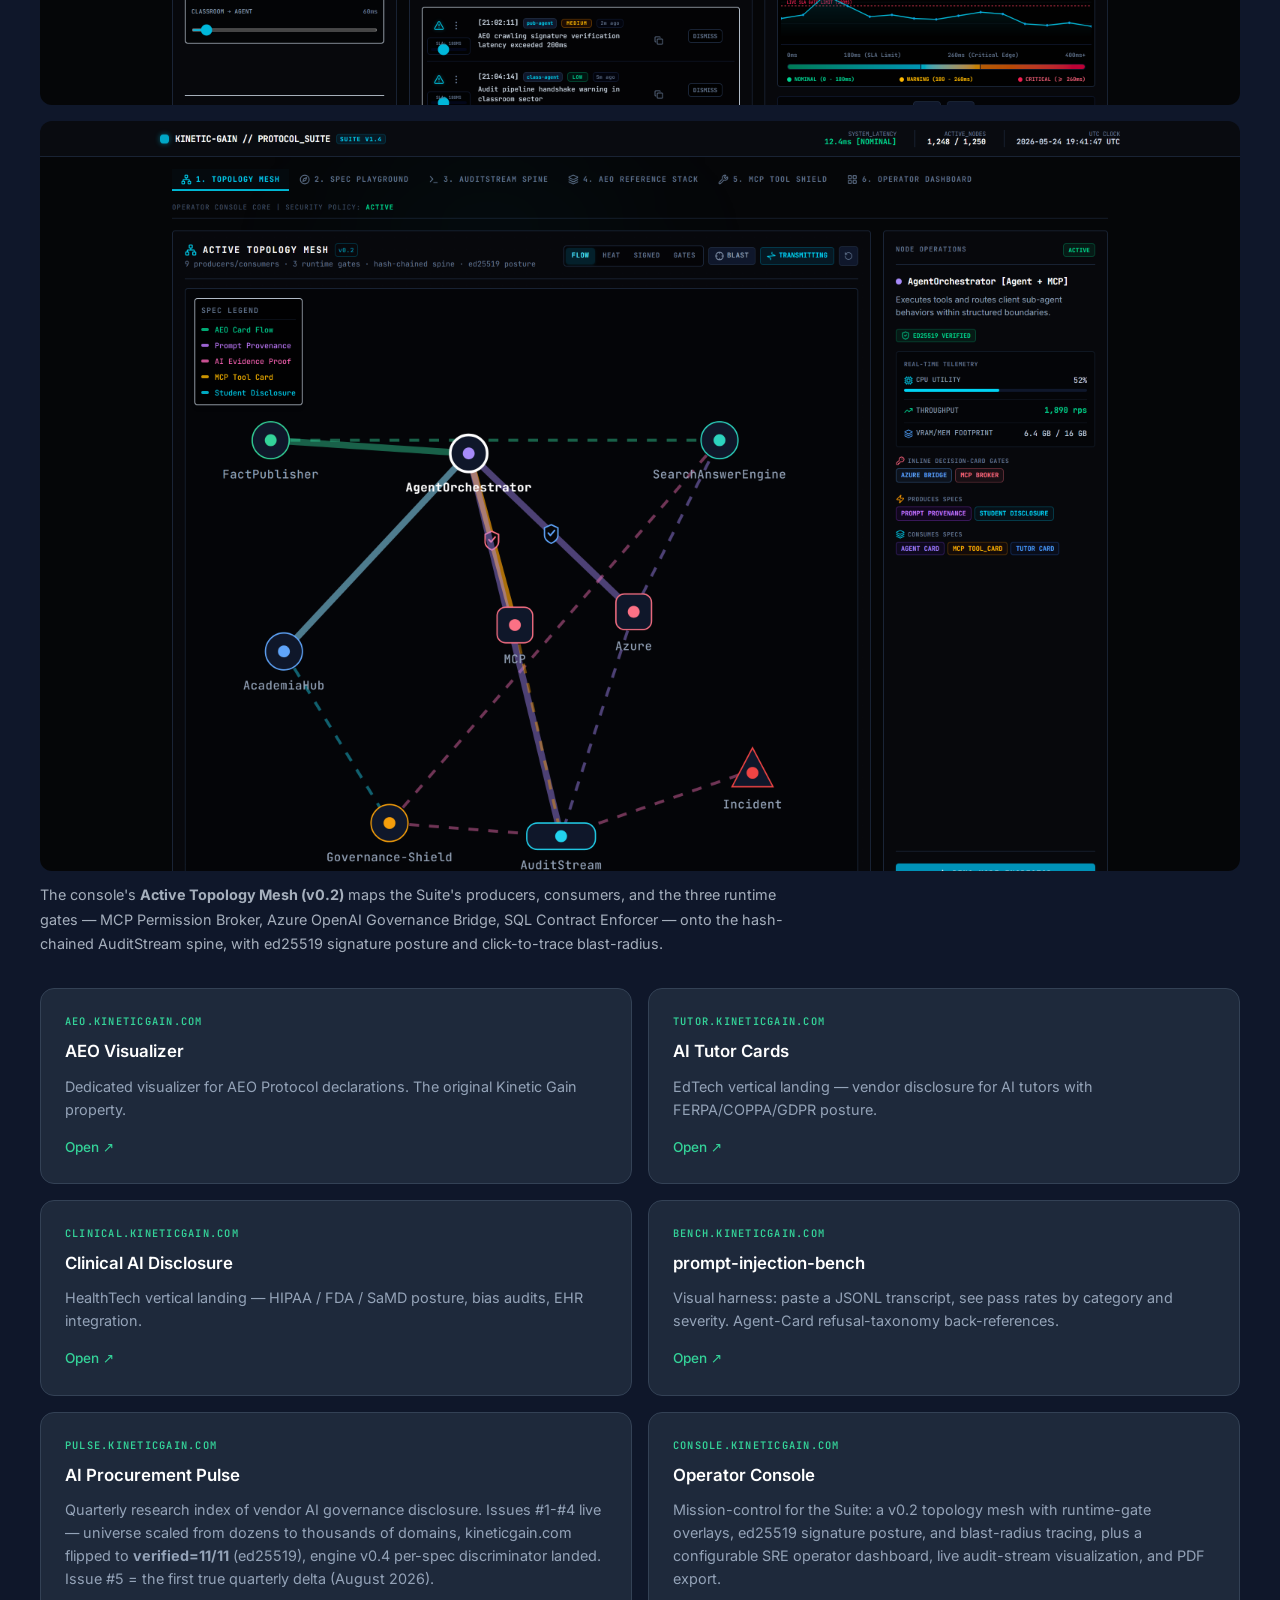
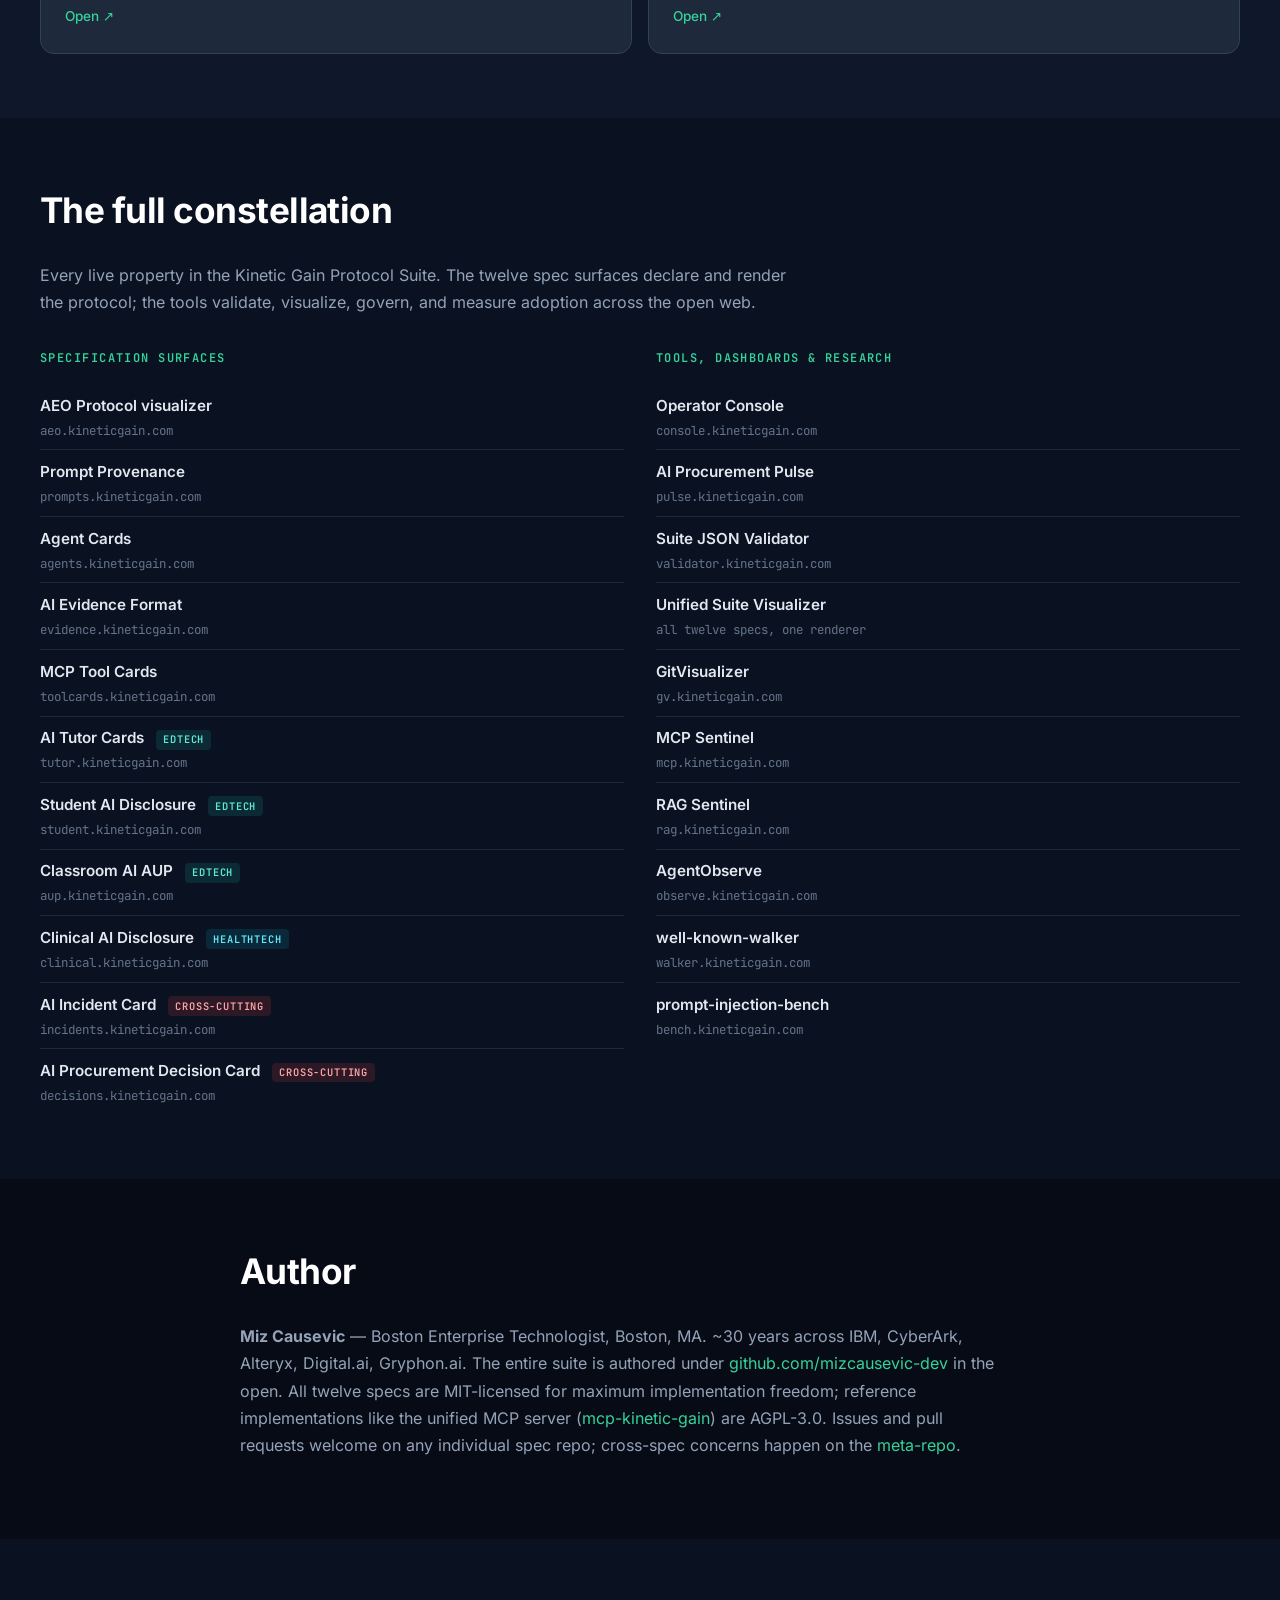
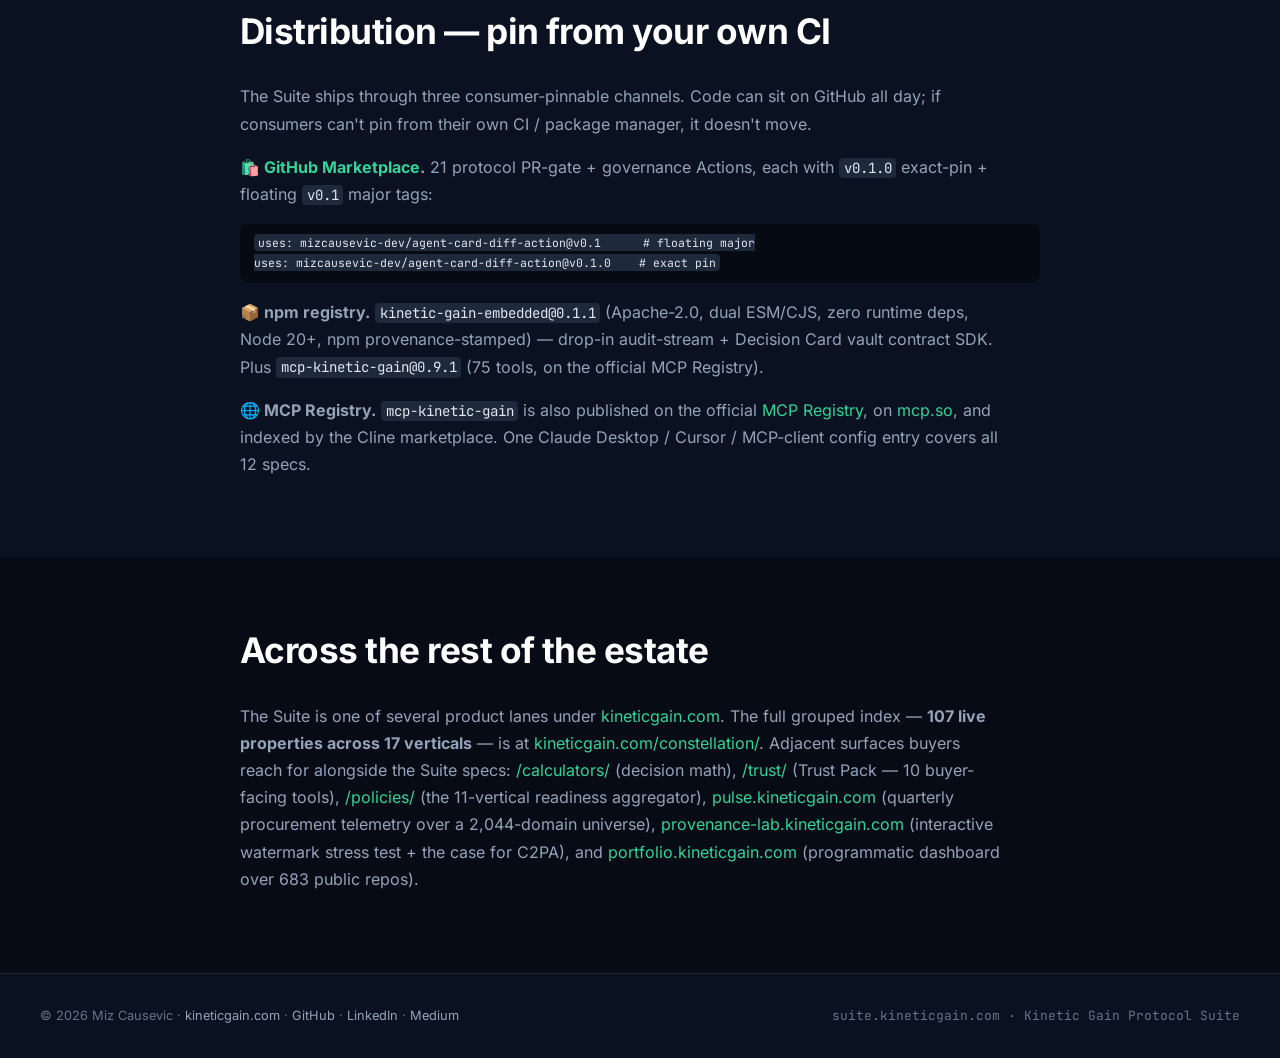
==== commit 3e13b3fc: "fix(meta): MCP server numbers to the shipped 0.9.1 / 75 tools / 12 specs suite.kineticgain.com adver" ====
--- a/index.html
+++ b/index.html
@@ -3,8 +3,8 @@
 <head>
   <meta charset="utf-8" />
   <meta name="viewport" content="width=device-width, initial-scale=1" />
-  <title>Kinetic Gain Protocol Suite — 17 open AI-governance specifications for the answer-engine and agent era</title>
-  <meta name="description" content="17 open AI-governance specifications for the answer-engine and agent era — agent cards, evidence bundles, tool cards, classroom AUPs, clinical-AI and procurement disclosure, attestation, and more. Plus eleven regulated-vertical 6-packs (HealthTech, EdTech, PropTech, InsurTech, HR Tech, FinTech, GovTech, LegalTech, EnergyTech, DefenseTech, RetailTech) — 66 sibling spec repos. One unified MCP server (mcp-kinetic-gain v0.9.0, 75 tools, on npm), one hosted validator, one audit-stream spine. Specs MIT, reference implementations AGPL-3.0." />
+  <title>Kinetic Gain Protocol Suite — 16 open AI-governance specifications for the answer-engine and agent era</title>
+  <meta name="description" content="16 open AI-governance specifications for the answer-engine and agent era — agent cards, evidence bundles, tool cards, classroom AUPs, clinical-AI and procurement disclosure, attestation, and more. Plus eleven regulated-vertical 6-packs (HealthTech, EdTech, PropTech, InsurTech, HR Tech, FinTech, GovTech, LegalTech, EnergyTech, DefenseTech, RetailTech) — 66 sibling spec repos. One unified MCP server (mcp-kinetic-gain v0.9.1, 75 tools, on npm), one hosted validator, one audit-stream spine. Specs MIT, reference implementations AGPL-3.0." />
   <meta name="theme-color" content="#10b981" />
   <link rel="canonical" href="https://suite.kineticgain.com/" />
 
@@ -16,8 +16,8 @@
   <meta name="referrer" content="strict-origin-when-cross-origin" />
 
   <meta property="og:type" content="website" />
-  <meta property="og:title" content="Kinetic Gain Protocol Suite — 17 open AI-governance specifications" />
-  <meta property="og:description" content="Open governance protocols for the answer-engine and agent era. 17 open specifications · eleven regulated-vertical 6-packs (66 sibling spec repos) · shared audit-stream spine · one unified MCP server (75 tools) · one hosted validator." />
+  <meta property="og:title" content="Kinetic Gain Protocol Suite — 16 open AI-governance specifications" />
+  <meta property="og:description" content="Open governance protocols for the answer-engine and agent era. 16 open specifications · eleven regulated-vertical 6-packs (66 sibling spec repos) · shared audit-stream spine · one unified MCP server (75 tools) · one hosted validator." />
   <meta property="og:url" content="https://suite.kineticgain.com/" />
 
   <link rel="stylesheet" href="/assets/fonts.css" />
@@ -60,10 +60,10 @@
   <main>
     <section class="hero">
       <div class="hero-inner">
-        <span class="pill">v0.1 draft · eleven specs · eleven vertical 6-packs</span>
+        <span class="pill">v0.1 draft · twelve specs · eleven vertical 6-packs</span>
         <h1>Open governance protocols<br /><em>for the agent era.</em></h1>
         <p class="lede">
-          A family of <strong>eleven JSON governance specs the MCP server implements</strong>, for declaring what an AI system is,
+          A family of <strong>twelve JSON governance specs the MCP server implements</strong>, for declaring what an AI system is,
           what it does, what it refuses, what evidence it carries, what regulatory class it falls under,
           and what happens when it fails. Plus <strong>eleven regulated-vertical 6-packs</strong> —
           HealthTech · EdTech · PropTech · InsurTech · HR&nbsp;Tech · FinTech · GovTech · LegalTech ·
@@ -76,7 +76,7 @@
           <a class="btn btn-secondary" href="https://mizcausevic-dev.github.io/kinetic-gain-visualizer/" target="_blank" rel="noreferrer">Open the visualizer</a>
         </div>
         <div class="stats">
-          <div class="stat"><span class="stat-num">11</span><span class="stat-label">Specs</span></div>
+          <div class="stat"><span class="stat-num">12</span><span class="stat-label">Specs</span></div>
           <div class="stat"><span class="stat-num">11</span><span class="stat-label">Vertical 6-packs</span></div>
           <div class="stat"><span class="stat-num">71</span><span class="stat-label">MCP tools</span></div>
           <div class="stat"><span class="stat-num">24</span><span class="stat-label">Implementation repos</span></div>
@@ -90,7 +90,7 @@
         <p class="prose">
           Each spec carries a top-level <code>&lt;name&gt;_version</code> field. The unified visualizer
           auto-detects which spec a document is in by inspecting that field. The MCP server exposes
-          fetch / validate / inspect / cross-spec-join tools for all eleven specs.
+          fetch / validate / inspect / cross-spec-join tools for all twelve specs.
         </p>
 
         <div class="layers">
@@ -172,7 +172,7 @@
 
     <section id="specs" class="block block-tinted">
       <div class="block-inner">
-        <h2>All eleven specs</h2>
+        <h2>All twelve specs</h2>
         <div class="spec-table">
           <table>
             <thead>
@@ -250,6 +250,12 @@
                 <td><code>decision_card_version</code></td>
                 <td><code>/.well-known/decisions/&lt;id&gt;.json</code></td>
               </tr>
+              <tr>
+                <td><a href="https://github.com/mizcausevic-dev/ai-claims-decision-card-spec">AI Claims Decision Card</a> <span class="tag tag-x">InsurTech · insurer-side</span></td>
+                <td>Insurer/adjudicator record that an AI system decided an insurance claim · outcome · underwriting rules applied · content-hashed evidence bundle · human-in-loop · ed25519-signed, hash-chained</td>
+                <td><code>claims_card_version</code></td>
+                <td>— (document-embedded)</td>
+              </tr>
             </tbody>
           </table>
         </div>
@@ -260,13 +266,13 @@
       <div class="block-inner">
         <h2>Two front doors</h2>
         <p class="prose">
-          The hosted validator is the <strong>buyer-side</strong> entry point — paste a vendor's JSON, get a procurement-grade report. The unified MCP server is the <strong>agent-side</strong> entry point — every spec becomes a callable tool. Eleven specs, two front doors.
+          The hosted validator is the <strong>buyer-side</strong> entry point — paste a vendor's JSON, get a procurement-grade report. The unified MCP server is the <strong>agent-side</strong> entry point — every spec becomes a callable tool. Twelve specs, two front doors.
         </p>
         <div class="grid grid-2">
           <a class="card-feature card-feature--blue" href="https://validator.kineticgain.com/" target="_blank" rel="noreferrer">
             <div class="card-feature-eyebrow">VALIDATOR · web</div>
             <h3>validator.kineticgain.com</h3>
-            <p>Paste any Suite JSON in the browser and get a procurement-grade validation report. Auto-detects which of the eleven specs the document belongs to via its <code>*_version</code> field, then validates against the canonical JSON Schema 2020-12. Errors surface as inline markers in a Monaco editor with line numbers.</p>
+            <p>Paste any Suite JSON in the browser and get a procurement-grade validation report. Auto-detects which of the twelve specs the document belongs to via its <code>*_version</code> field, then validates against the canonical JSON Schema 2020-12. Errors surface as inline markers in a Monaco editor with line numbers.</p>
             <pre style="background: rgba(0,0,0,.4); padding: 10px 14px; border-radius: 8px; margin: 12px 0; overflow-x: auto; font-size: 13px; line-height: 1.5;"><code>open https://validator.kineticgain.com</code></pre>
             <ul class="card-feature-list">
               <li><strong>10 schemas bundled</strong> — no network at validation time</li>
@@ -278,7 +284,7 @@
           <a class="card-feature card-feature--emerald" href="/mcp/">
             <div class="card-feature-eyebrow">MCP SERVER · stdio</div>
             <h3>mcp-kinetic-gain</h3>
-            <p><strong>71 tools across all 11 specs + DefenseTech 6-pack + 5 cross-cutting operation categories</strong>, v0.8.0, published on npm with provenance and on the official MCP Registry. One Claude Desktop / Cursor / MCP-client config entry. Headline cross-spec tools: <code>aup_check_compliance</code> (AUP + Student AI Disclosure → allow/deny), <code>decision_card_to_policy_bundle</code> (Decision Card → runtime PolicyBundle preview), <code>attestation_verify</code> (ed25519 signatures over canonical hashes), <code>audit_chain_verify</code> (walks a hash-chained governance event log), <code>suite_doc_drift</code> (structural diff between two doc versions). v0.6.0 adds 13 implementation-tooling preview tools that wrap the 15-repo implementation stack at preview scale — read-only, deterministic, no HTTP round trip. v0.7.0 adds live audit-stream tools so an agent can emit, query, and verify governance events from chat. v0.8.0 adds the DefenseTech 6-pack: 3-axis vault resolver (CUI tier × export-control × foreign-person), CUI distribution-statement / ITAR us-person / DFARS 72-hour-clock invariants, CMMC evidence-bundle summarizer, and Incident Card event-type classifier.</p>
+            <p><strong>75 tools across all 12 specs + DefenseTech 6-pack + 5 cross-cutting operation categories</strong>, v0.9.1, published on npm with provenance and on the official MCP Registry. One Claude Desktop / Cursor / MCP-client config entry. Headline cross-spec tools: <code>aup_check_compliance</code> (AUP + Student AI Disclosure → allow/deny), <code>decision_card_to_policy_bundle</code> (Decision Card → runtime PolicyBundle preview), <code>attestation_verify</code> (ed25519 signatures over canonical hashes), <code>audit_chain_verify</code> (walks a hash-chained governance event log), <code>suite_doc_drift</code> (structural diff between two doc versions). v0.6.0 adds 13 implementation-tooling preview tools that wrap the 15-repo implementation stack at preview scale — read-only, deterministic, no HTTP round trip. v0.7.0 adds live audit-stream tools so an agent can emit, query, and verify governance events from chat. v0.8.0 adds the DefenseTech 6-pack: 3-axis vault resolver (CUI tier × export-control × foreign-person), CUI distribution-statement / ITAR us-person / DFARS 72-hour-clock invariants, CMMC evidence-bundle summarizer, and Incident Card event-type classifier.</p>
             <pre style="background: rgba(0,0,0,.4); padding: 10px 14px; border-radius: 8px; margin: 12px 0; overflow-x: auto; font-size: 13px; line-height: 1.5;"><code>npx -y mcp-kinetic-gain validate &lt;files...&gt;</code></pre>
             <ul class="card-feature-list">
               <li><strong>158 tests pass</strong> · typecheck clean · build clean</li>
@@ -522,7 +528,7 @@
     <section id="constellation" class="block block-tinted">
       <div class="block-inner">
         <h2>The full constellation</h2>
-        <p class="prose">Every live property in the Kinetic Gain Protocol Suite. The eleven spec surfaces declare and render the protocol; the tools validate, visualize, govern, and measure adoption across the open web.</p>
+        <p class="prose">Every live property in the Kinetic Gain Protocol Suite. The twelve spec surfaces declare and render the protocol; the tools validate, visualize, govern, and measure adoption across the open web.</p>
         <div class="constellation">
           <div>
             <h3>Specification surfaces</h3>
@@ -546,7 +552,7 @@
               <li><a href="https://console.kineticgain.com">Operator Console</a><span class="sub">console.kineticgain.com</span></li>
               <li><a href="https://pulse.kineticgain.com">AI Procurement Pulse</a><span class="sub">pulse.kineticgain.com</span></li>
               <li><a href="https://validator.kineticgain.com">Suite JSON Validator</a><span class="sub">validator.kineticgain.com</span></li>
-              <li><a href="https://mizcausevic-dev.github.io/kinetic-gain-visualizer/">Unified Suite Visualizer</a><span class="sub">all eleven specs, one renderer</span></li>
+              <li><a href="https://mizcausevic-dev.github.io/kinetic-gain-visualizer/">Unified Suite Visualizer</a><span class="sub">all twelve specs, one renderer</span></li>
               <li><a href="https://gv.kineticgain.com">GitVisualizer</a><span class="sub">gv.kineticgain.com</span></li>
               <li><a href="https://mcp.kineticgain.com">MCP Sentinel</a><span class="sub">mcp.kineticgain.com</span></li>
               <li><a href="https://rag.kineticgain.com">RAG Sentinel</a><span class="sub">rag.kineticgain.com</span></li>
@@ -563,7 +569,7 @@
       <div class="block-inner block-narrow">
         <h2>Author</h2>
         <p class="prose">
-          <strong>Miz Causevic</strong> — Boston Enterprise Technologist, Boston, MA. ~30 years across IBM, CyberArk, Alteryx, Digital.ai, Gryphon.ai. The entire suite is authored under <a href="https://github.com/mizcausevic-dev" target="_blank" rel="noreferrer">github.com/mizcausevic-dev</a> in the open. All eleven specs are MIT-licensed for maximum implementation freedom; reference implementations like the unified MCP server (<a href="https://github.com/mizcausevic-dev/mcp-kinetic-gain" target="_blank" rel="noreferrer">mcp-kinetic-gain</a>) are AGPL-3.0. Issues and pull requests welcome on any individual spec repo; cross-spec concerns happen on the <a href="https://github.com/mizcausevic-dev/kinetic-gain-protocol-suite" target="_blank" rel="noreferrer">meta-repo</a>.
+          <strong>Miz Causevic</strong> — Boston Enterprise Technologist, Boston, MA. ~30 years across IBM, CyberArk, Alteryx, Digital.ai, Gryphon.ai. The entire suite is authored under <a href="https://github.com/mizcausevic-dev" target="_blank" rel="noreferrer">github.com/mizcausevic-dev</a> in the open. All twelve specs are MIT-licensed for maximum implementation freedom; reference implementations like the unified MCP server (<a href="https://github.com/mizcausevic-dev/mcp-kinetic-gain" target="_blank" rel="noreferrer">mcp-kinetic-gain</a>) are AGPL-3.0. Issues and pull requests welcome on any individual spec repo; cross-spec concerns happen on the <a href="https://github.com/mizcausevic-dev/kinetic-gain-protocol-suite" target="_blank" rel="noreferrer">meta-repo</a>.
         </p>
       </div>
     </section>
@@ -585,14 +591,14 @@
           <a href="https://www.npmjs.com/package/kinetic-gain-embedded" target="_blank" rel="noreferrer"><code>kinetic-gain-embedded@0.1.1</code></a>
           (Apache-2.0, dual ESM/CJS, zero runtime deps, Node 20+, npm provenance-stamped) — drop-in
           audit-stream + Decision Card vault contract SDK. Plus
-          <a href="https://www.npmjs.com/package/mcp-kinetic-gain" target="_blank" rel="noreferrer"><code>mcp-kinetic-gain@0.8.0</code></a>
-          (71 tools, on the official MCP Registry).
+          <a href="https://www.npmjs.com/package/mcp-kinetic-gain" target="_blank" rel="noreferrer"><code>mcp-kinetic-gain@0.9.1</code></a>
+          (75 tools, on the official MCP Registry).
         </p>
         <p class="prose">
           <strong>🌐 MCP Registry.</strong>
           <code>mcp-kinetic-gain</code> is also published on the official <a href="https://registry.modelcontextprotocol.io" target="_blank" rel="noreferrer">MCP Registry</a>, on
           <a href="https://mcp.so" target="_blank" rel="noreferrer">mcp.so</a>, and indexed by the Cline marketplace.
-          One Claude Desktop / Cursor / MCP-client config entry covers all 11 specs.
+          One Claude Desktop / Cursor / MCP-client config entry covers all 12 specs.
         </p>
       </div>
     </section>
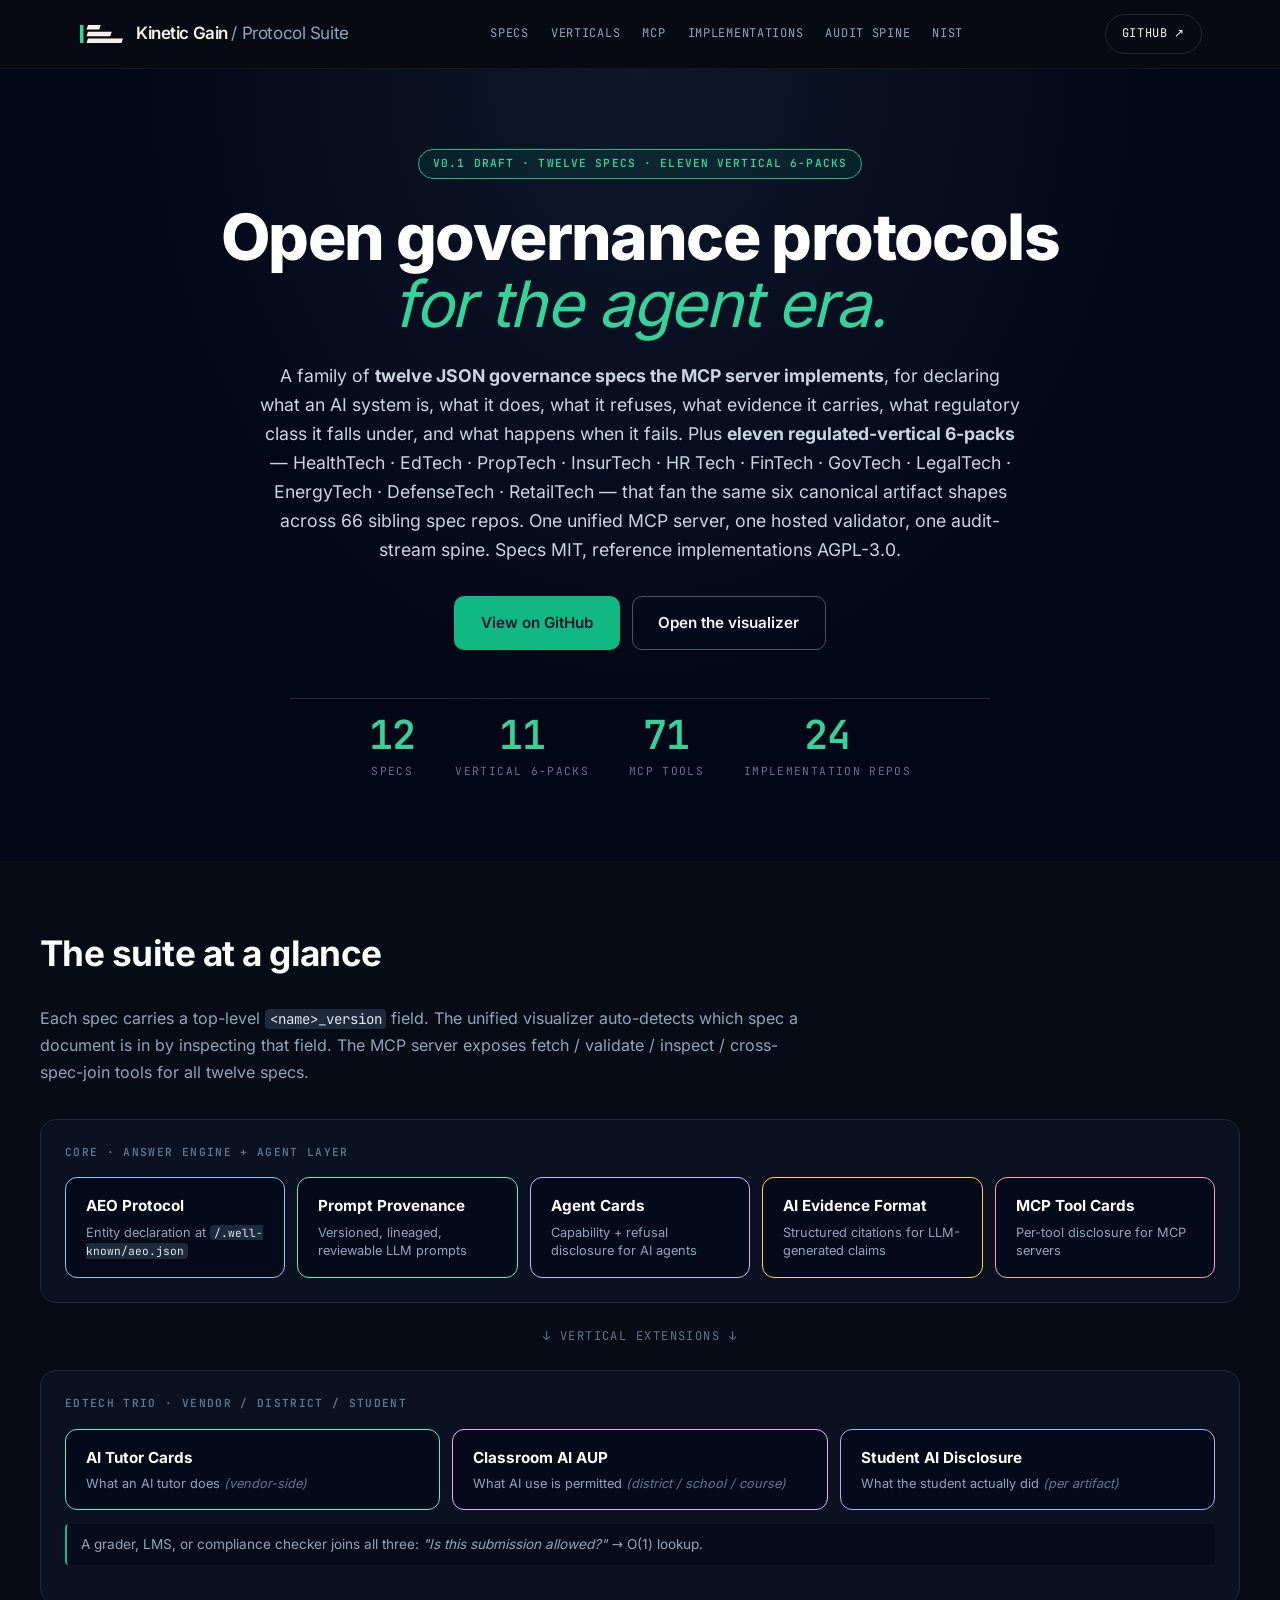
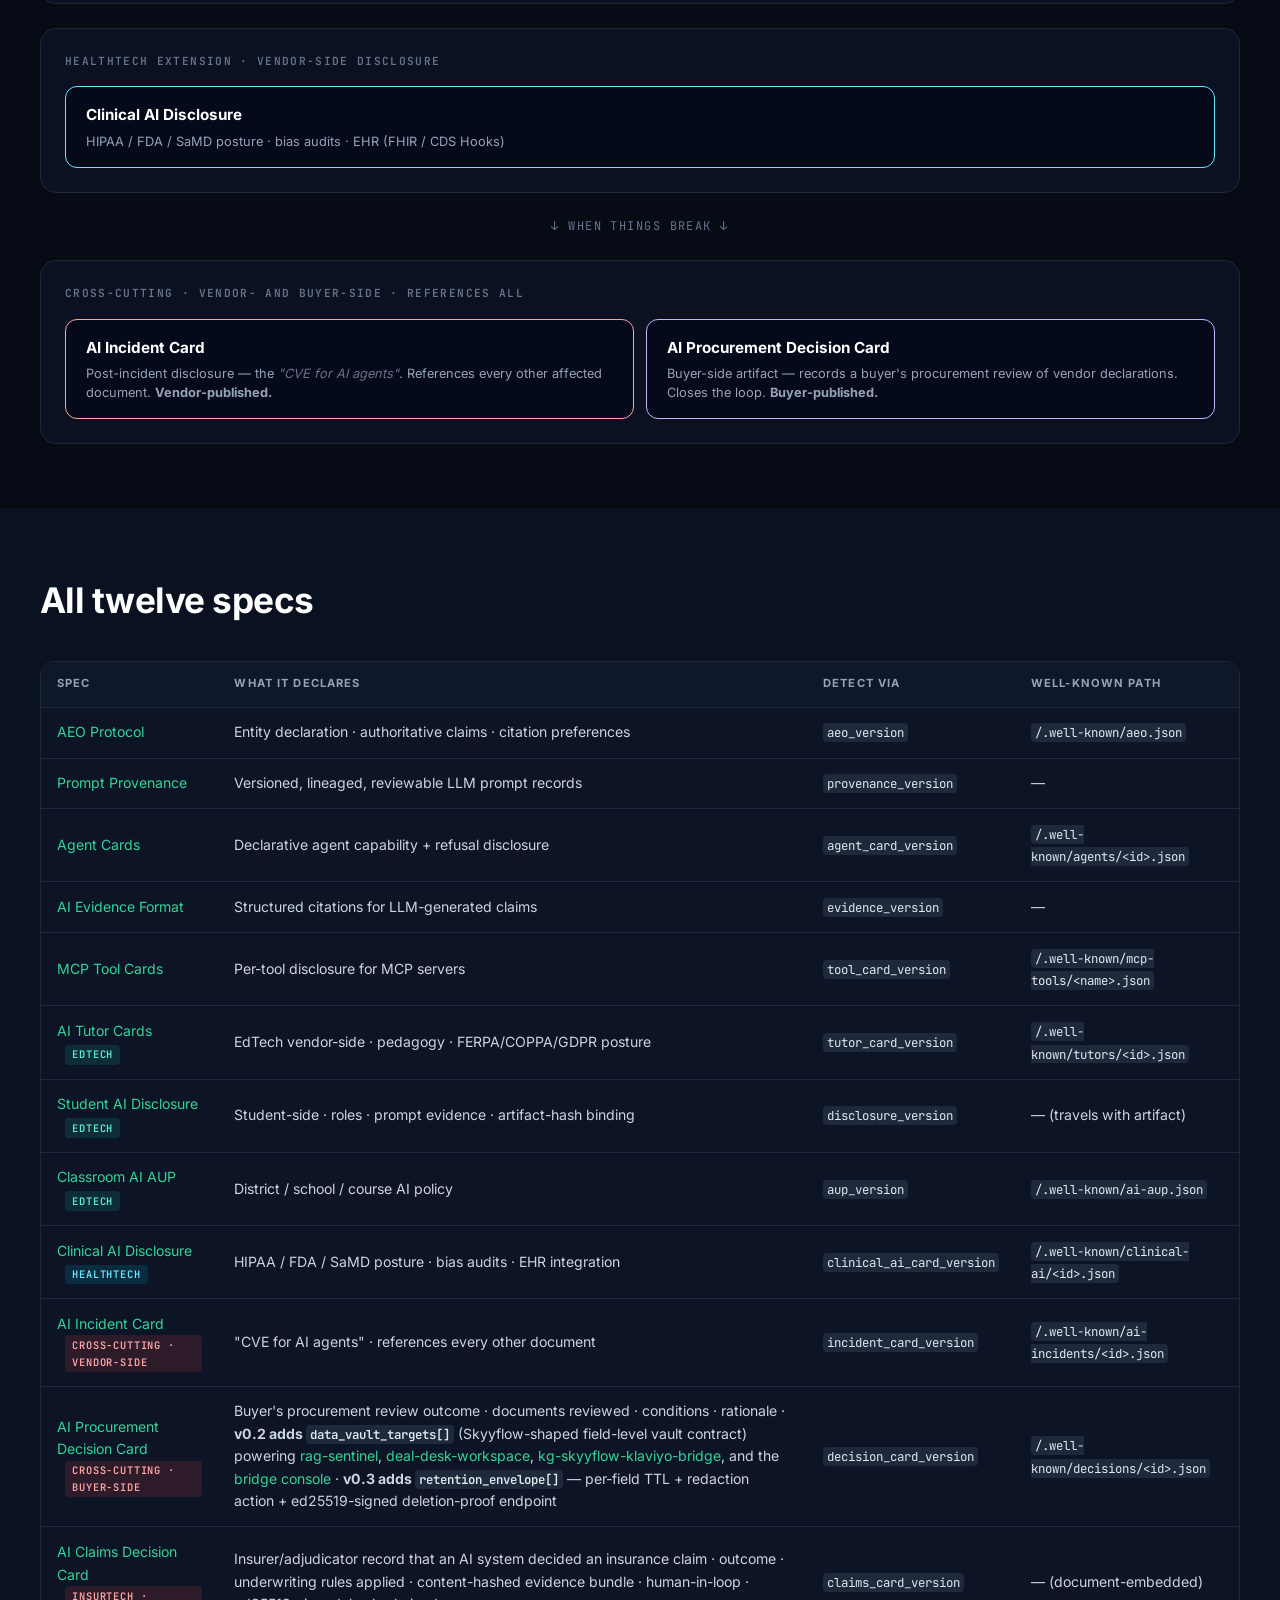
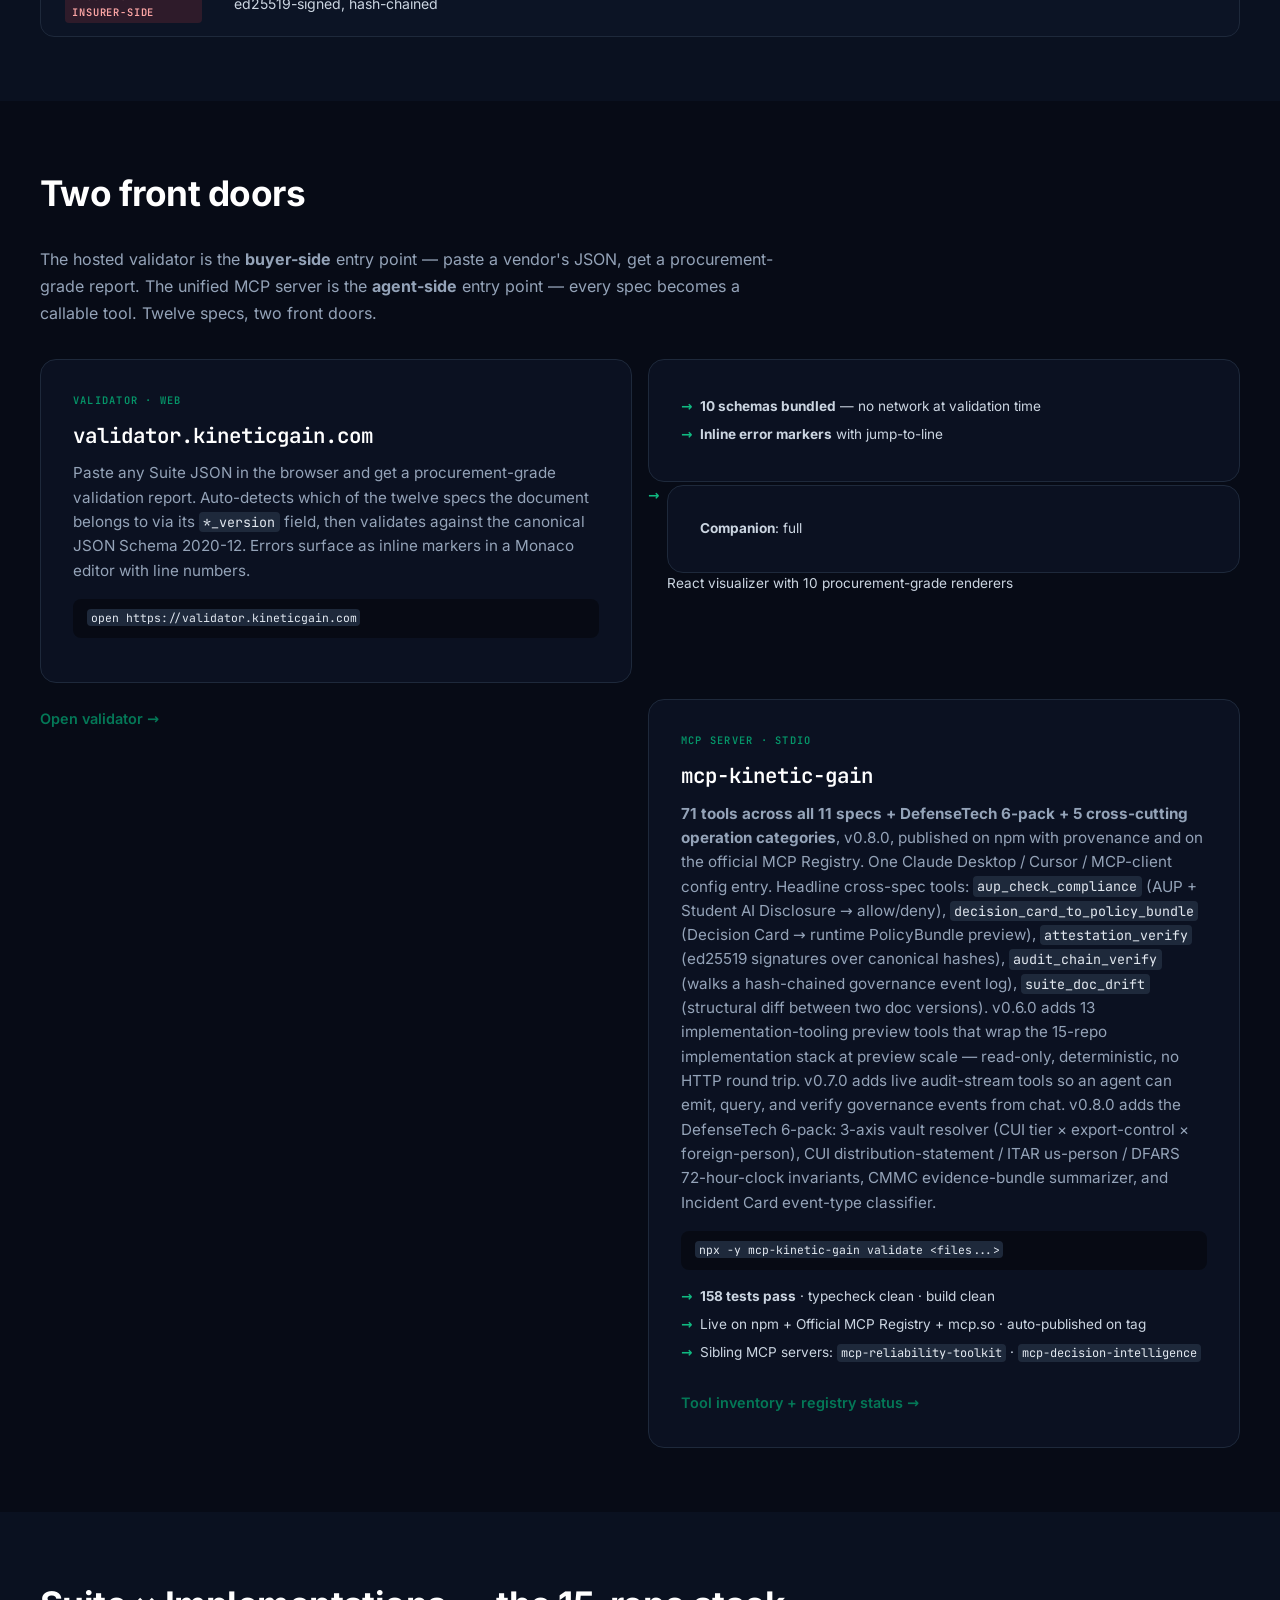
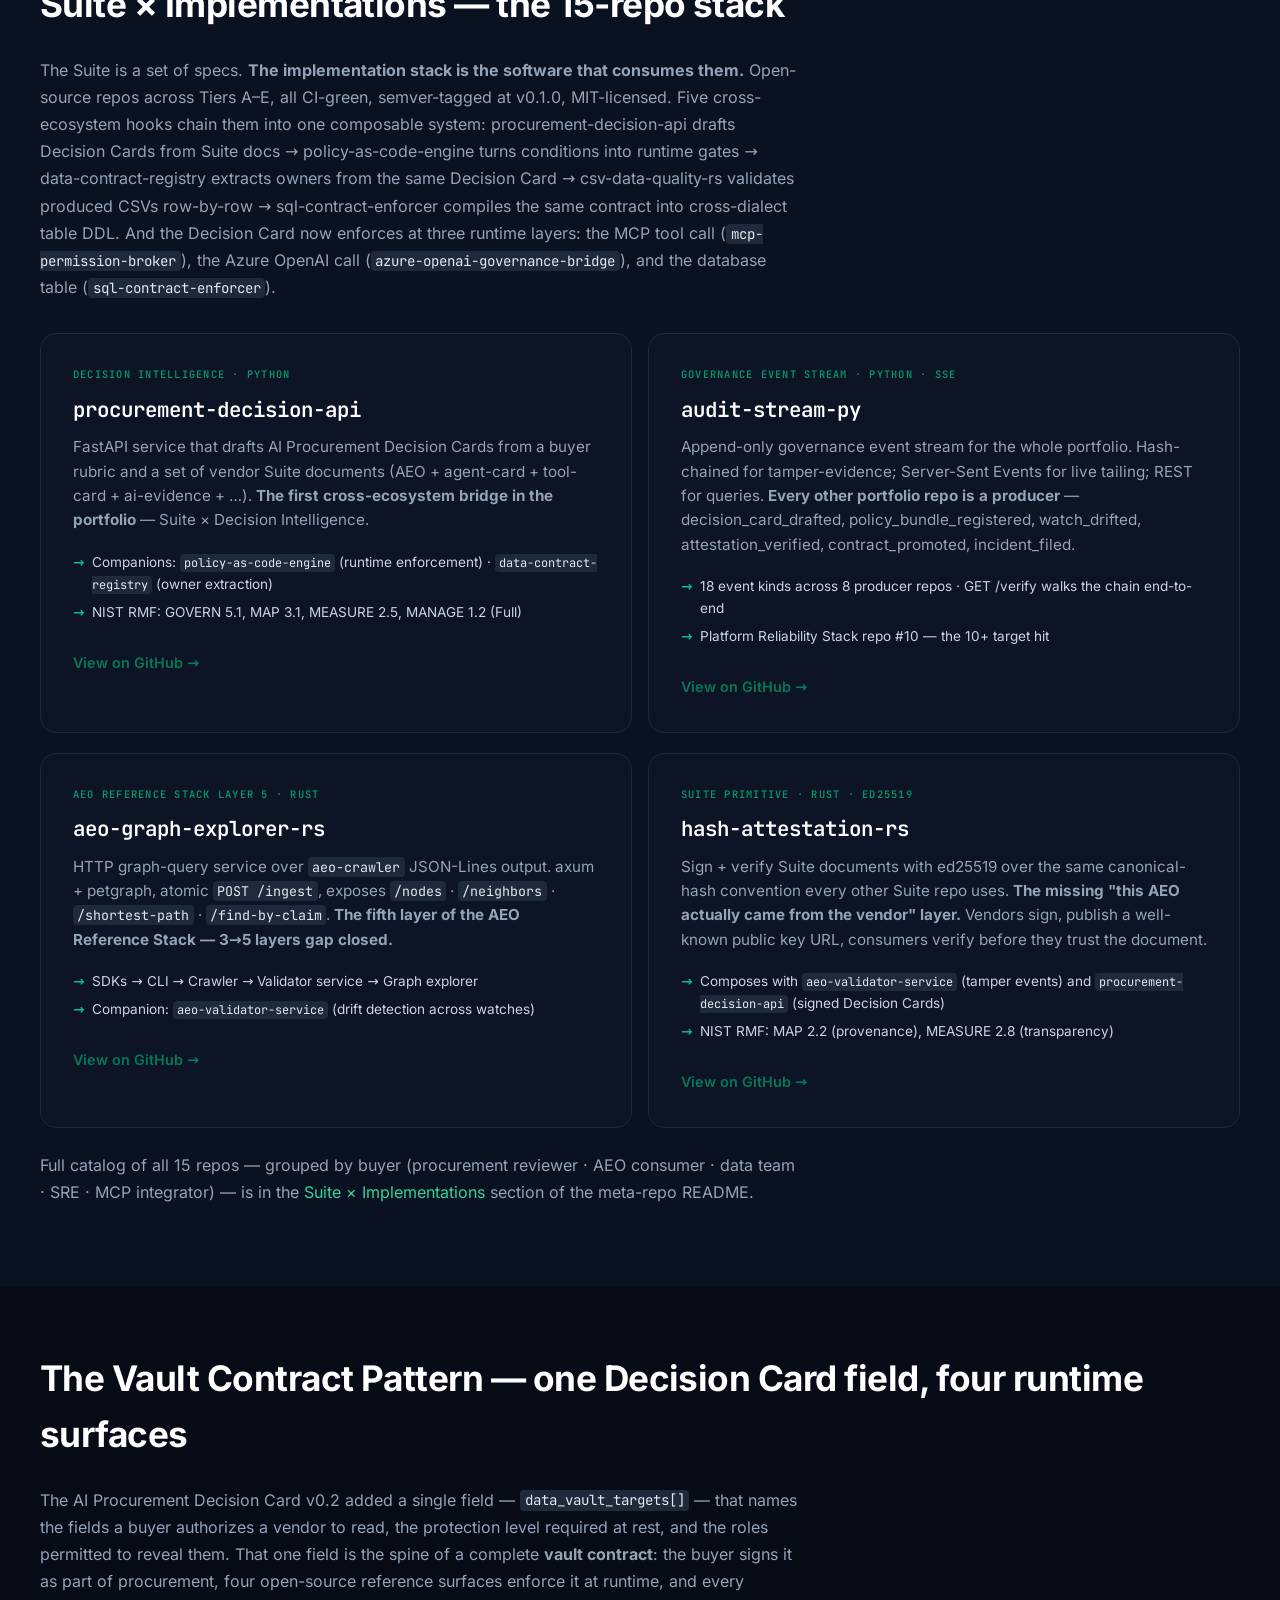
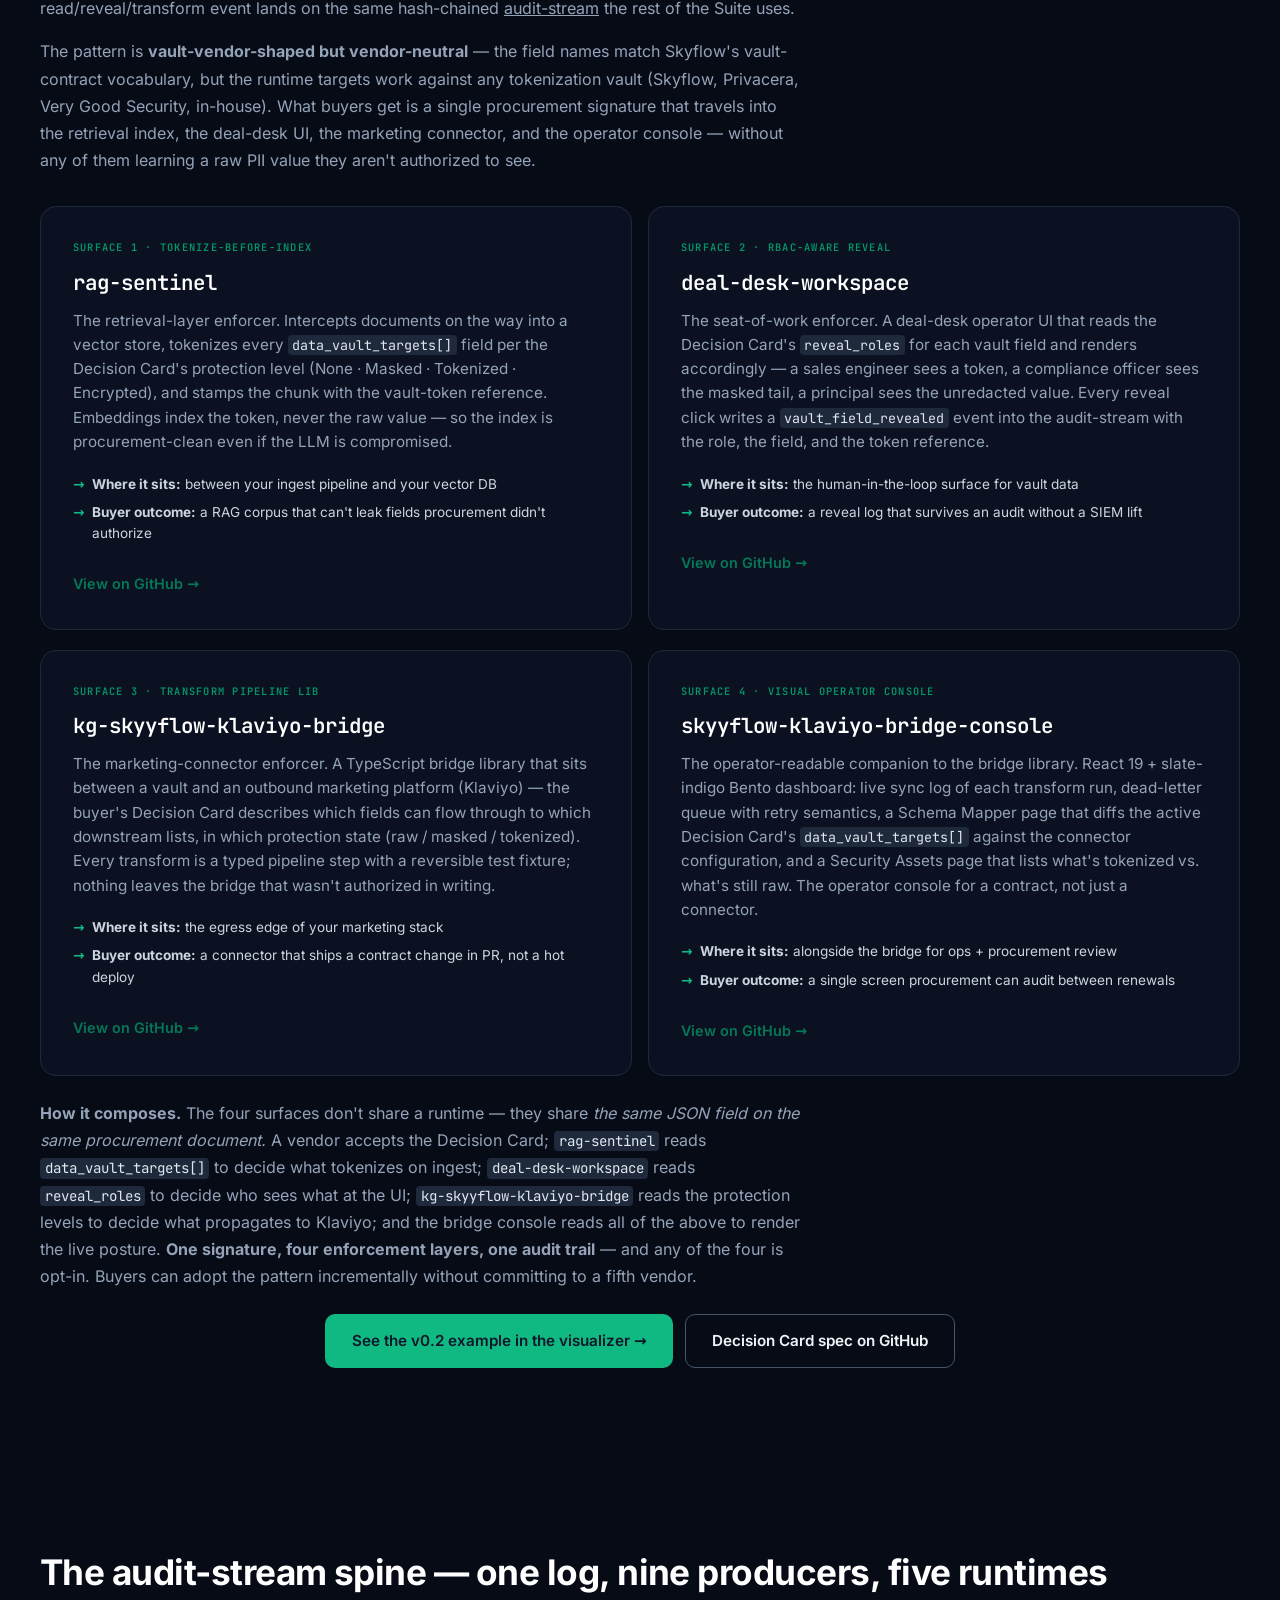
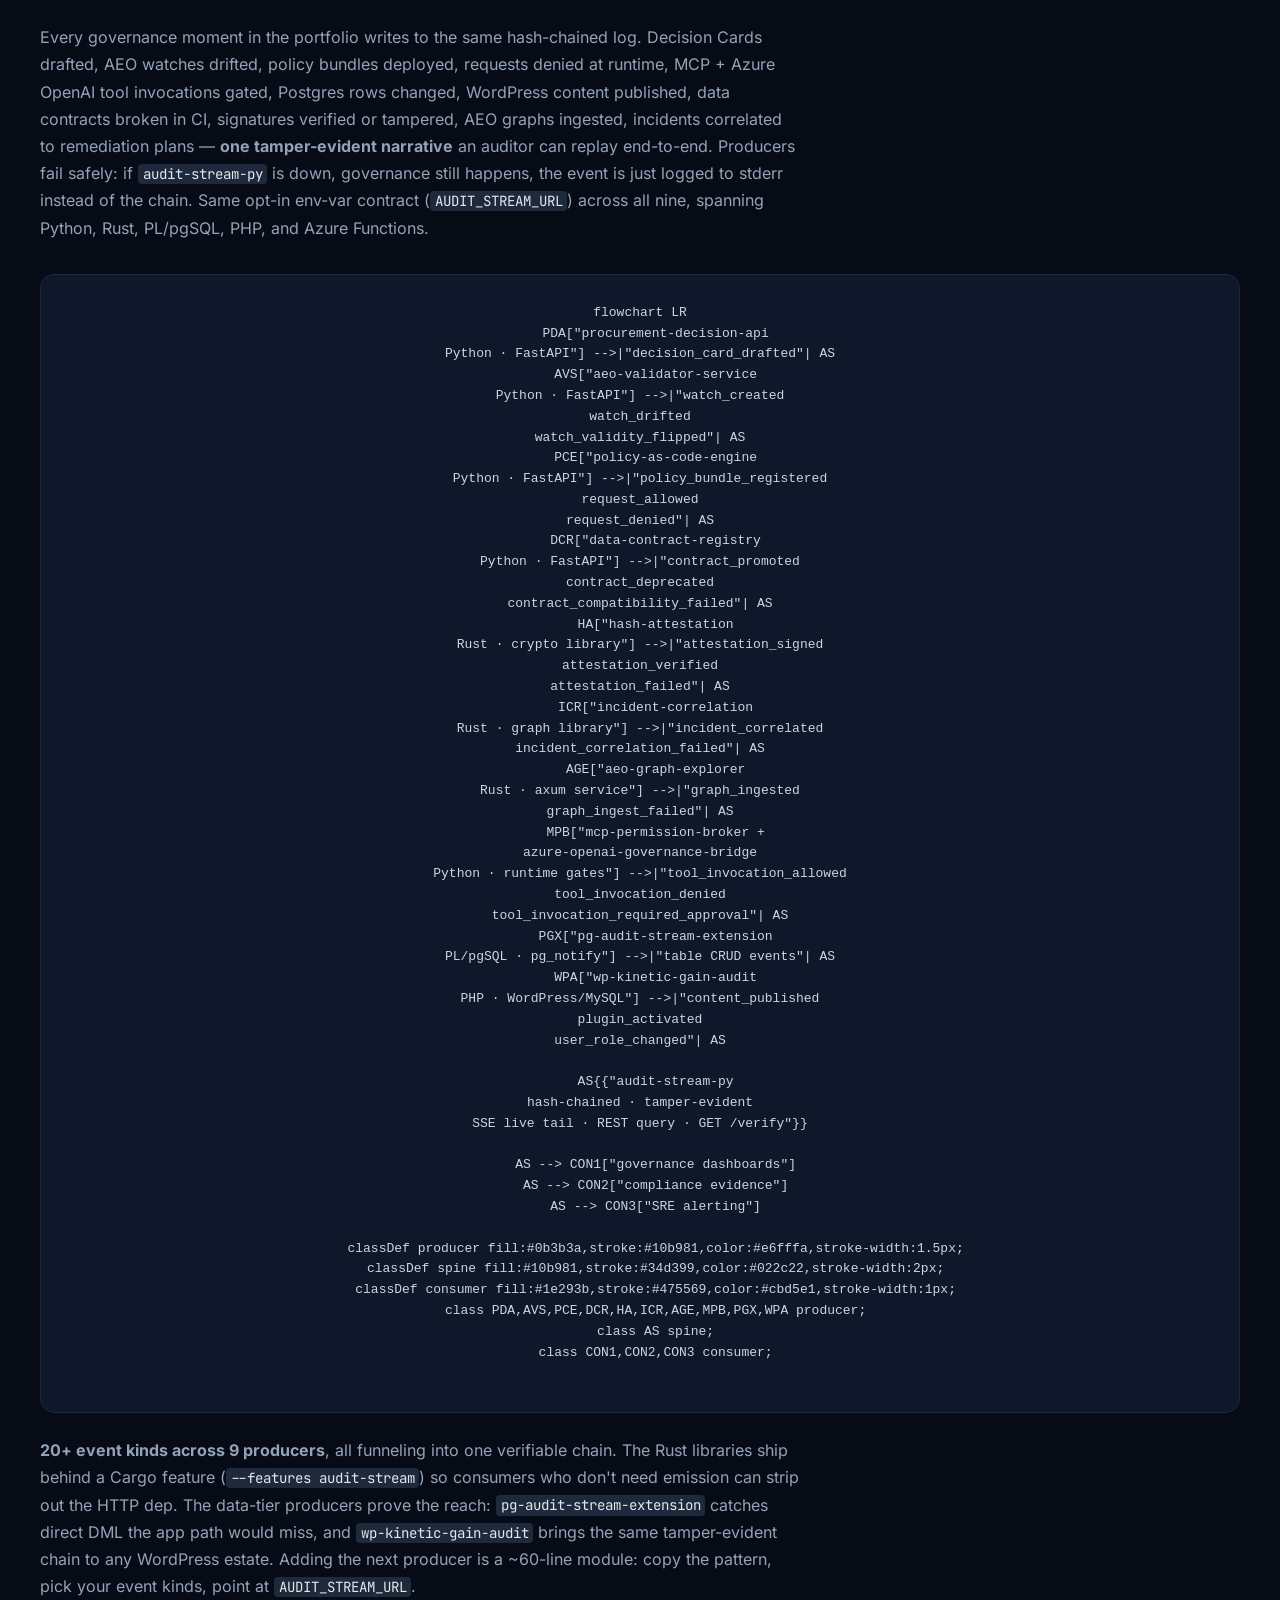
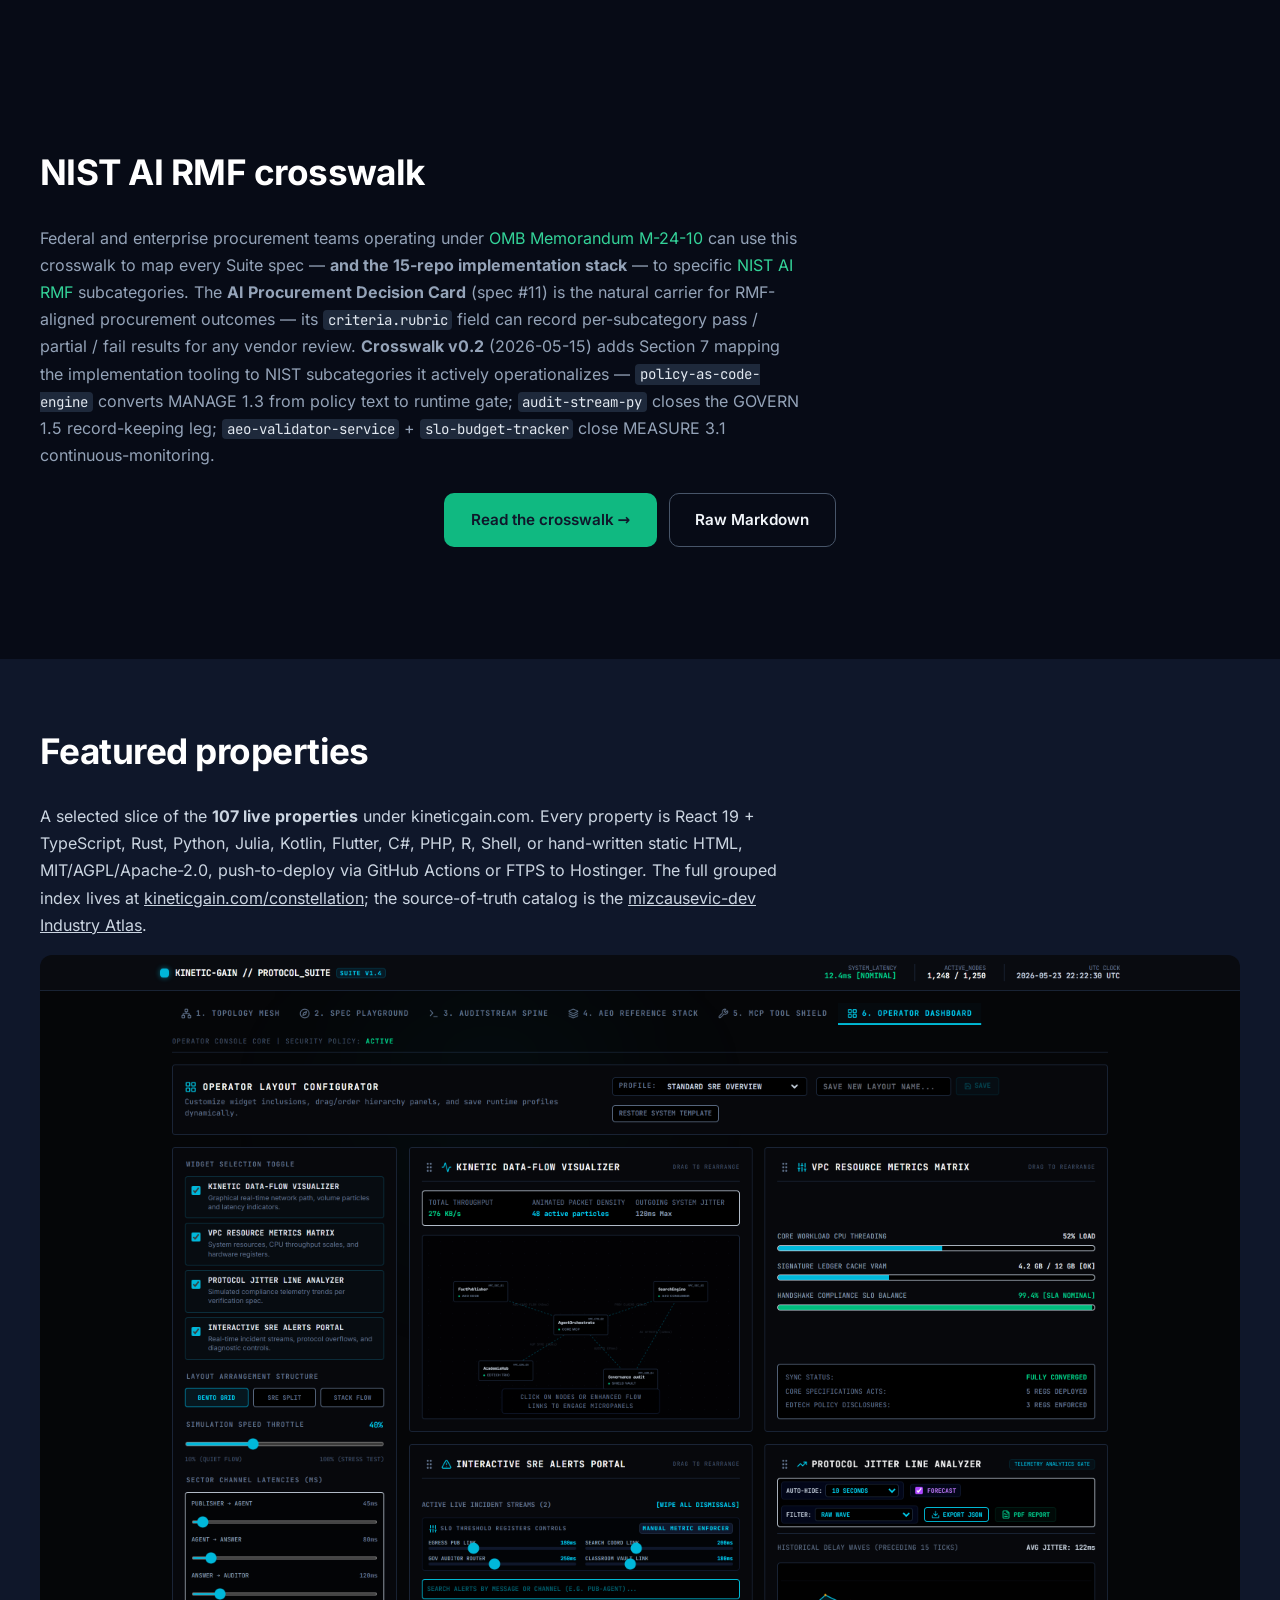
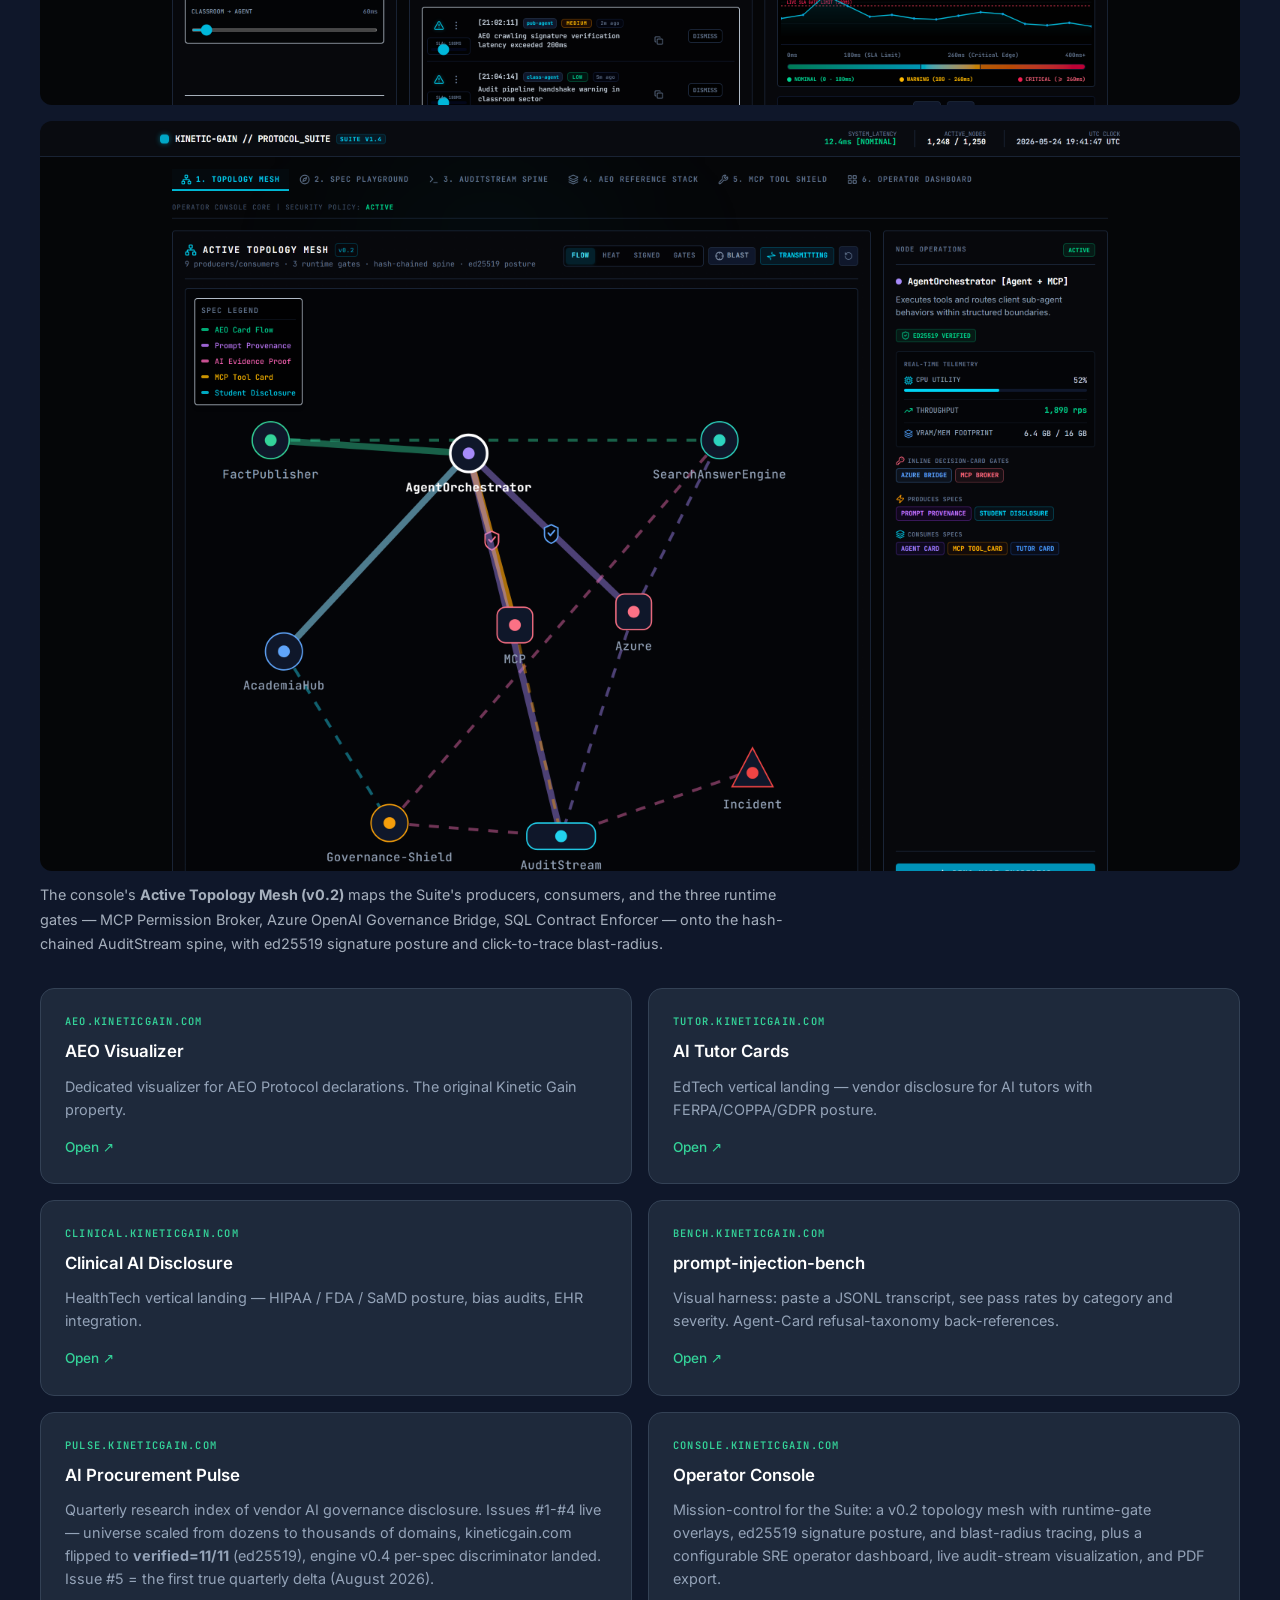
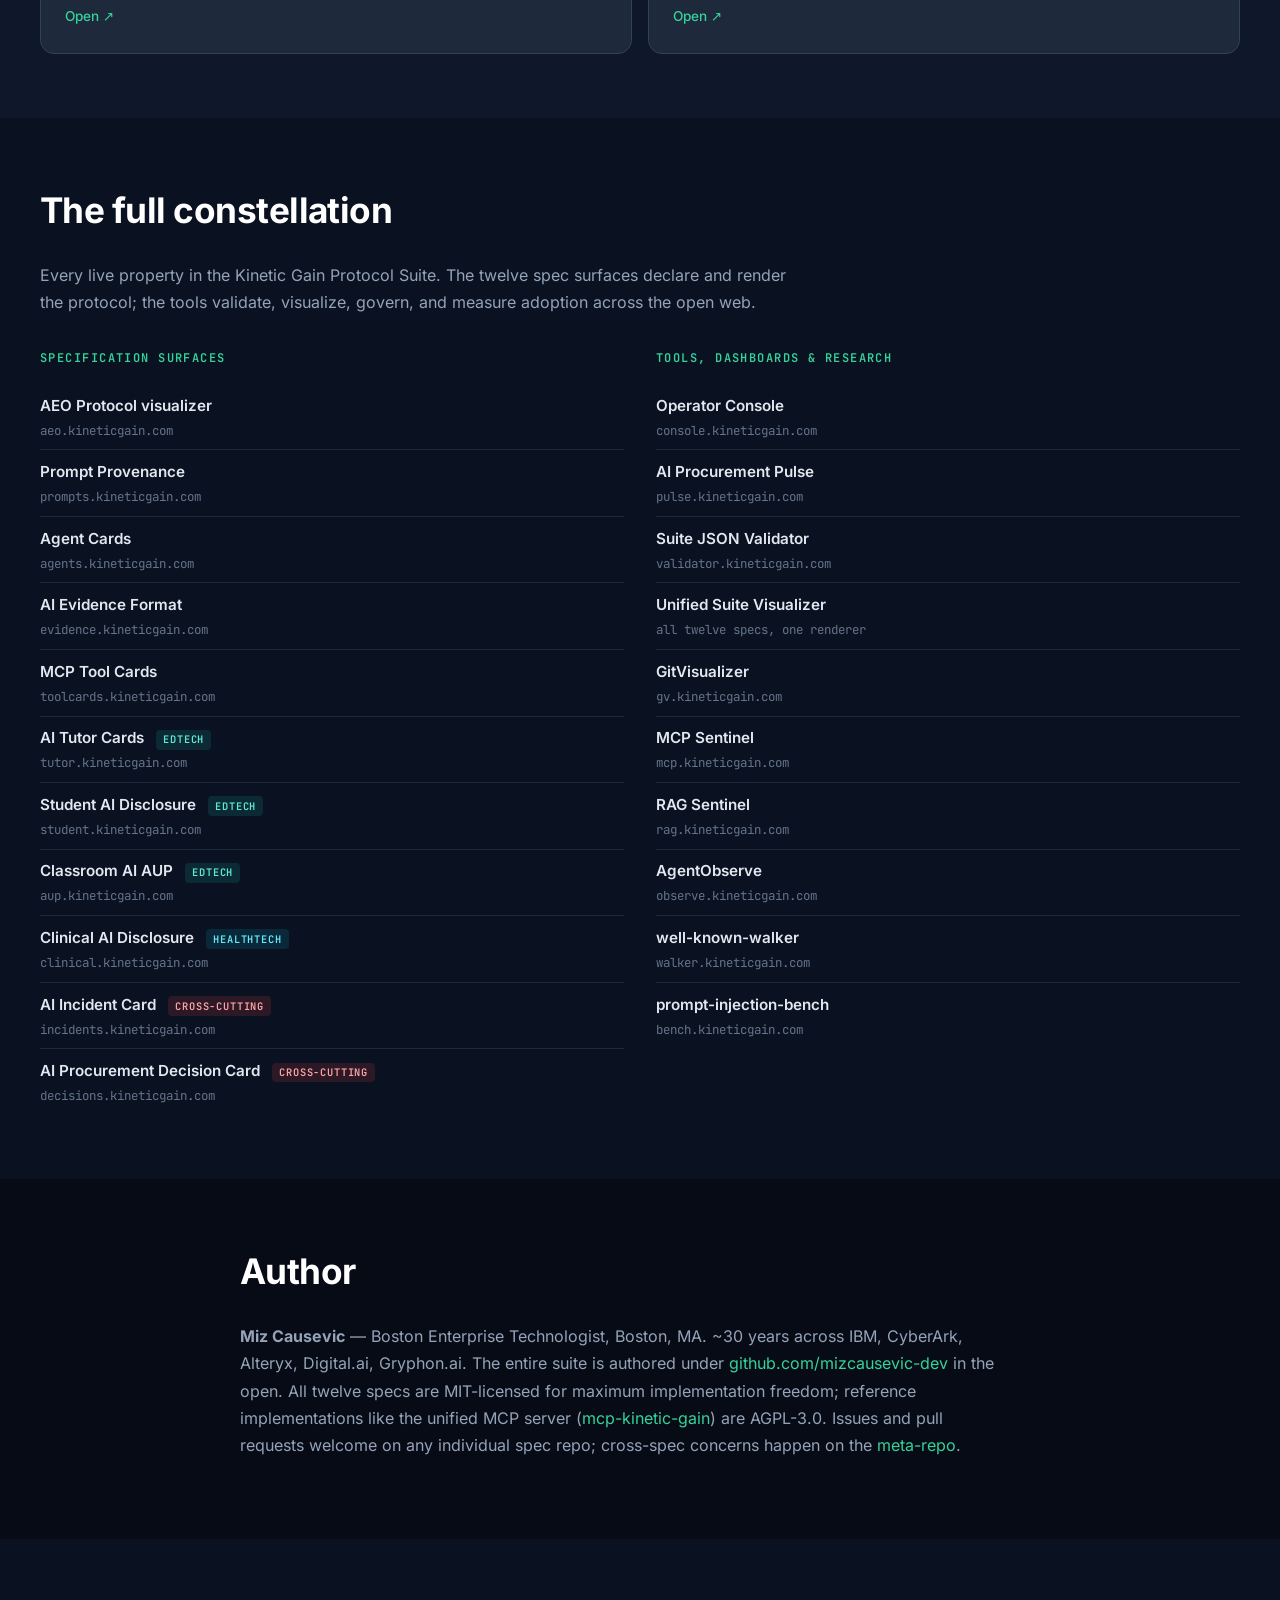
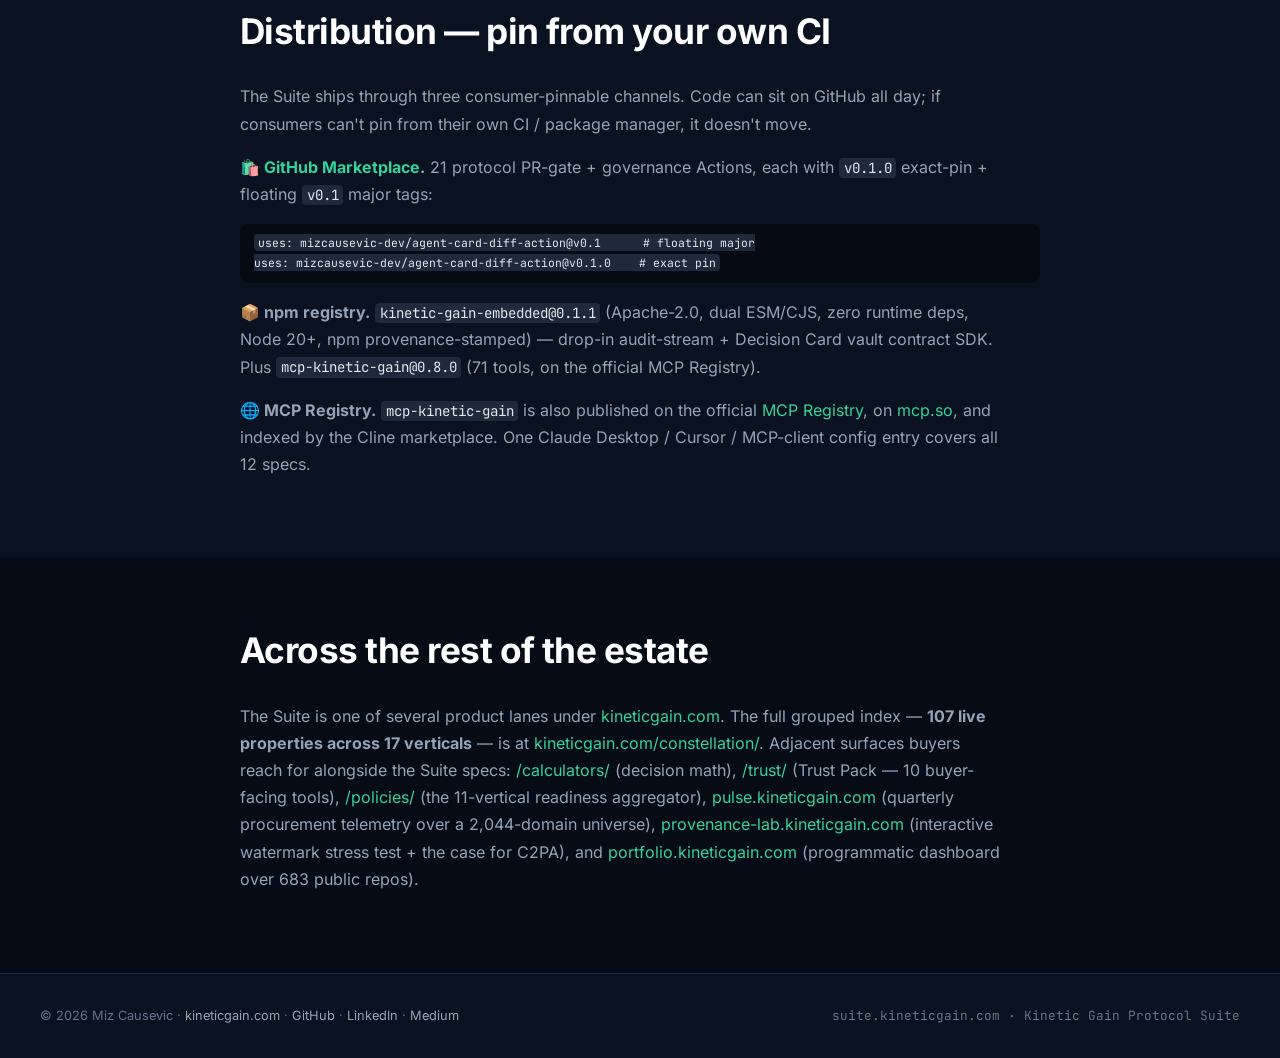
==== commit dc54879a: "ci: force FTPS on FTP-Deploy-Action instead of cleartext default SamKirkland/FTP-Deploy-Action defau" ====
--- a/index.html
+++ b/index.html
@@ -3,8 +3,8 @@
 <head>
   <meta charset="utf-8" />
   <meta name="viewport" content="width=device-width, initial-scale=1" />
-  <title>Kinetic Gain Protocol Suite — 16 open AI-governance specifications for the answer-engine and agent era</title>
-  <meta name="description" content="16 open AI-governance specifications for the answer-engine and agent era — agent cards, evidence bundles, tool cards, classroom AUPs, clinical-AI and procurement disclosure, attestation, and more. Plus eleven regulated-vertical 6-packs (HealthTech, EdTech, PropTech, InsurTech, HR Tech, FinTech, GovTech, LegalTech, EnergyTech, DefenseTech, RetailTech) — 66 sibling spec repos. One unified MCP server (mcp-kinetic-gain v0.9.1, 75 tools, on npm), one hosted validator, one audit-stream spine. Specs MIT, reference implementations AGPL-3.0." />
+  <title>Kinetic Gain Protocol Suite — 17 open AI-governance specifications for the answer-engine and agent era</title>
+  <meta name="description" content="17 open AI-governance specifications for the answer-engine and agent era — agent cards, evidence bundles, tool cards, classroom AUPs, clinical-AI and procurement disclosure, attestation, and more. Plus eleven regulated-vertical 6-packs (HealthTech, EdTech, PropTech, InsurTech, HR Tech, FinTech, GovTech, LegalTech, EnergyTech, DefenseTech, RetailTech) — 66 sibling spec repos. One unified MCP server (mcp-kinetic-gain v0.9.0, 75 tools, on npm), one hosted validator, one audit-stream spine. Specs MIT, reference implementations AGPL-3.0." />
   <meta name="theme-color" content="#10b981" />
   <link rel="canonical" href="https://suite.kineticgain.com/" />
 
@@ -16,8 +16,8 @@
   <meta name="referrer" content="strict-origin-when-cross-origin" />
 
   <meta property="og:type" content="website" />
-  <meta property="og:title" content="Kinetic Gain Protocol Suite — 16 open AI-governance specifications" />
-  <meta property="og:description" content="Open governance protocols for the answer-engine and agent era. 16 open specifications · eleven regulated-vertical 6-packs (66 sibling spec repos) · shared audit-stream spine · one unified MCP server (75 tools) · one hosted validator." />
+  <meta property="og:title" content="Kinetic Gain Protocol Suite — 17 open AI-governance specifications" />
+  <meta property="og:description" content="Open governance protocols for the answer-engine and agent era. 17 open specifications · eleven regulated-vertical 6-packs (66 sibling spec repos) · shared audit-stream spine · one unified MCP server (75 tools) · one hosted validator." />
   <meta property="og:url" content="https://suite.kineticgain.com/" />
 
   <link rel="stylesheet" href="/assets/fonts.css" />
@@ -284,7 +284,7 @@
           <a class="card-feature card-feature--emerald" href="/mcp/">
             <div class="card-feature-eyebrow">MCP SERVER · stdio</div>
             <h3>mcp-kinetic-gain</h3>
-            <p><strong>75 tools across all 12 specs + DefenseTech 6-pack + 5 cross-cutting operation categories</strong>, v0.9.1, published on npm with provenance and on the official MCP Registry. One Claude Desktop / Cursor / MCP-client config entry. Headline cross-spec tools: <code>aup_check_compliance</code> (AUP + Student AI Disclosure → allow/deny), <code>decision_card_to_policy_bundle</code> (Decision Card → runtime PolicyBundle preview), <code>attestation_verify</code> (ed25519 signatures over canonical hashes), <code>audit_chain_verify</code> (walks a hash-chained governance event log), <code>suite_doc_drift</code> (structural diff between two doc versions). v0.6.0 adds 13 implementation-tooling preview tools that wrap the 15-repo implementation stack at preview scale — read-only, deterministic, no HTTP round trip. v0.7.0 adds live audit-stream tools so an agent can emit, query, and verify governance events from chat. v0.8.0 adds the DefenseTech 6-pack: 3-axis vault resolver (CUI tier × export-control × foreign-person), CUI distribution-statement / ITAR us-person / DFARS 72-hour-clock invariants, CMMC evidence-bundle summarizer, and Incident Card event-type classifier.</p>
+            <p><strong>71 tools across all 11 specs + DefenseTech 6-pack + 5 cross-cutting operation categories</strong>, v0.8.0, published on npm with provenance and on the official MCP Registry. One Claude Desktop / Cursor / MCP-client config entry. Headline cross-spec tools: <code>aup_check_compliance</code> (AUP + Student AI Disclosure → allow/deny), <code>decision_card_to_policy_bundle</code> (Decision Card → runtime PolicyBundle preview), <code>attestation_verify</code> (ed25519 signatures over canonical hashes), <code>audit_chain_verify</code> (walks a hash-chained governance event log), <code>suite_doc_drift</code> (structural diff between two doc versions). v0.6.0 adds 13 implementation-tooling preview tools that wrap the 15-repo implementation stack at preview scale — read-only, deterministic, no HTTP round trip. v0.7.0 adds live audit-stream tools so an agent can emit, query, and verify governance events from chat. v0.8.0 adds the DefenseTech 6-pack: 3-axis vault resolver (CUI tier × export-control × foreign-person), CUI distribution-statement / ITAR us-person / DFARS 72-hour-clock invariants, CMMC evidence-bundle summarizer, and Incident Card event-type classifier.</p>
             <pre style="background: rgba(0,0,0,.4); padding: 10px 14px; border-radius: 8px; margin: 12px 0; overflow-x: auto; font-size: 13px; line-height: 1.5;"><code>npx -y mcp-kinetic-gain validate &lt;files...&gt;</code></pre>
             <ul class="card-feature-list">
               <li><strong>158 tests pass</strong> · typecheck clean · build clean</li>
@@ -591,8 +591,8 @@
           <a href="https://www.npmjs.com/package/kinetic-gain-embedded" target="_blank" rel="noreferrer"><code>kinetic-gain-embedded@0.1.1</code></a>
           (Apache-2.0, dual ESM/CJS, zero runtime deps, Node 20+, npm provenance-stamped) — drop-in
           audit-stream + Decision Card vault contract SDK. Plus
-          <a href="https://www.npmjs.com/package/mcp-kinetic-gain" target="_blank" rel="noreferrer"><code>mcp-kinetic-gain@0.9.1</code></a>
-          (75 tools, on the official MCP Registry).
+          <a href="https://www.npmjs.com/package/mcp-kinetic-gain" target="_blank" rel="noreferrer"><code>mcp-kinetic-gain@0.8.0</code></a>
+          (71 tools, on the official MCP Registry).
         </p>
         <p class="prose">
           <strong>🌐 MCP Registry.</strong>
